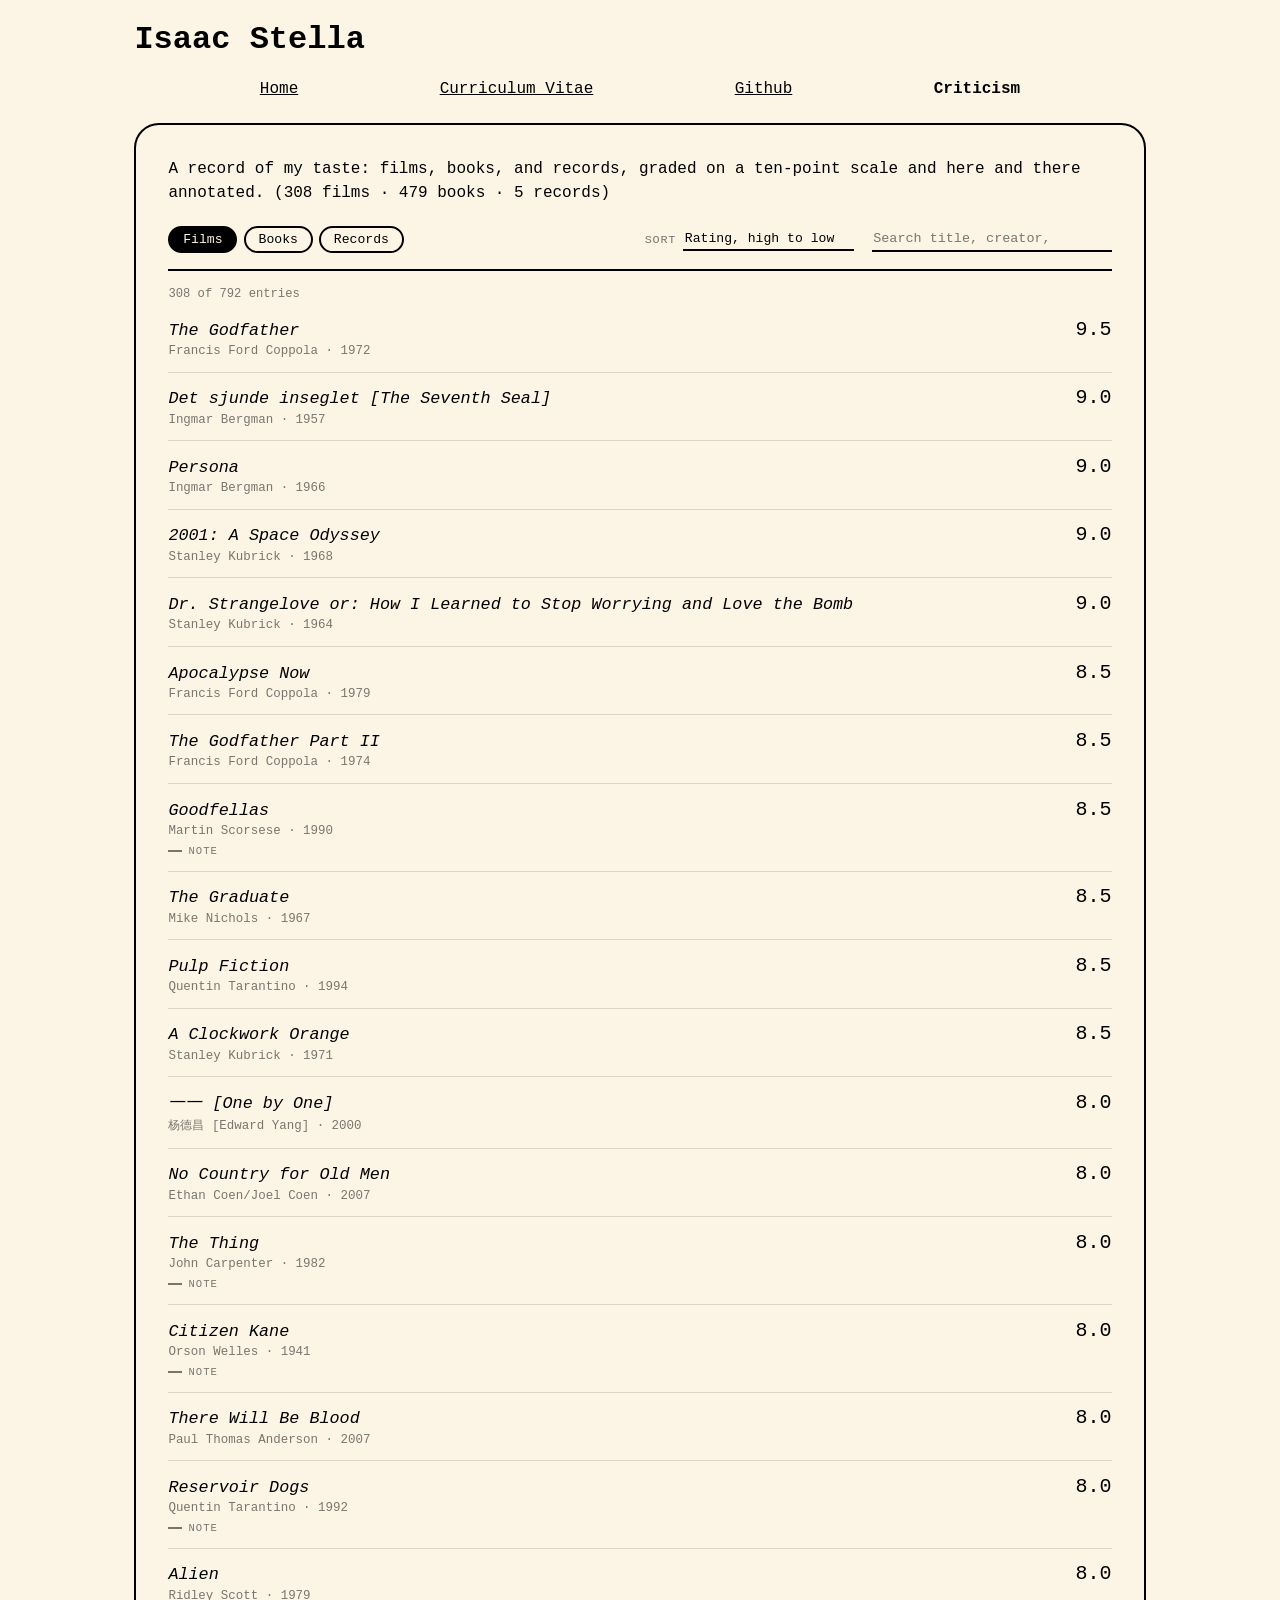
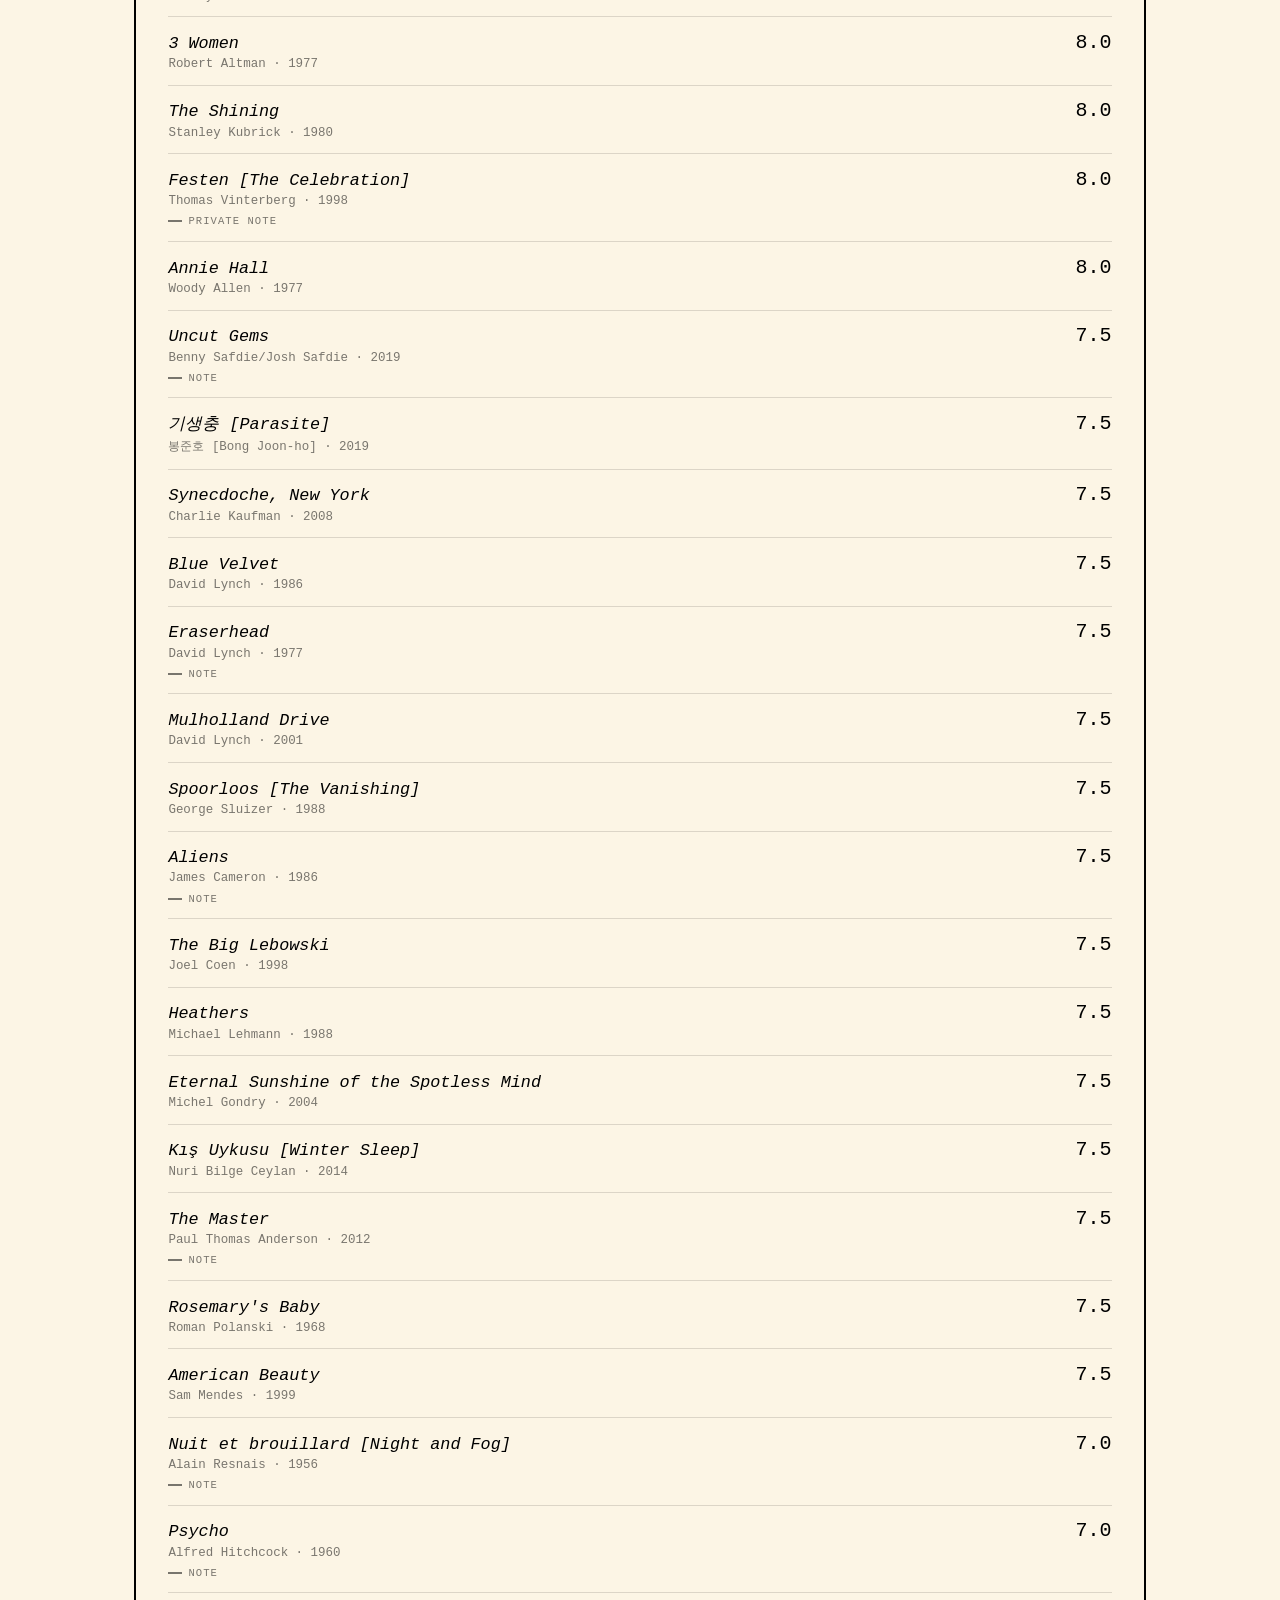
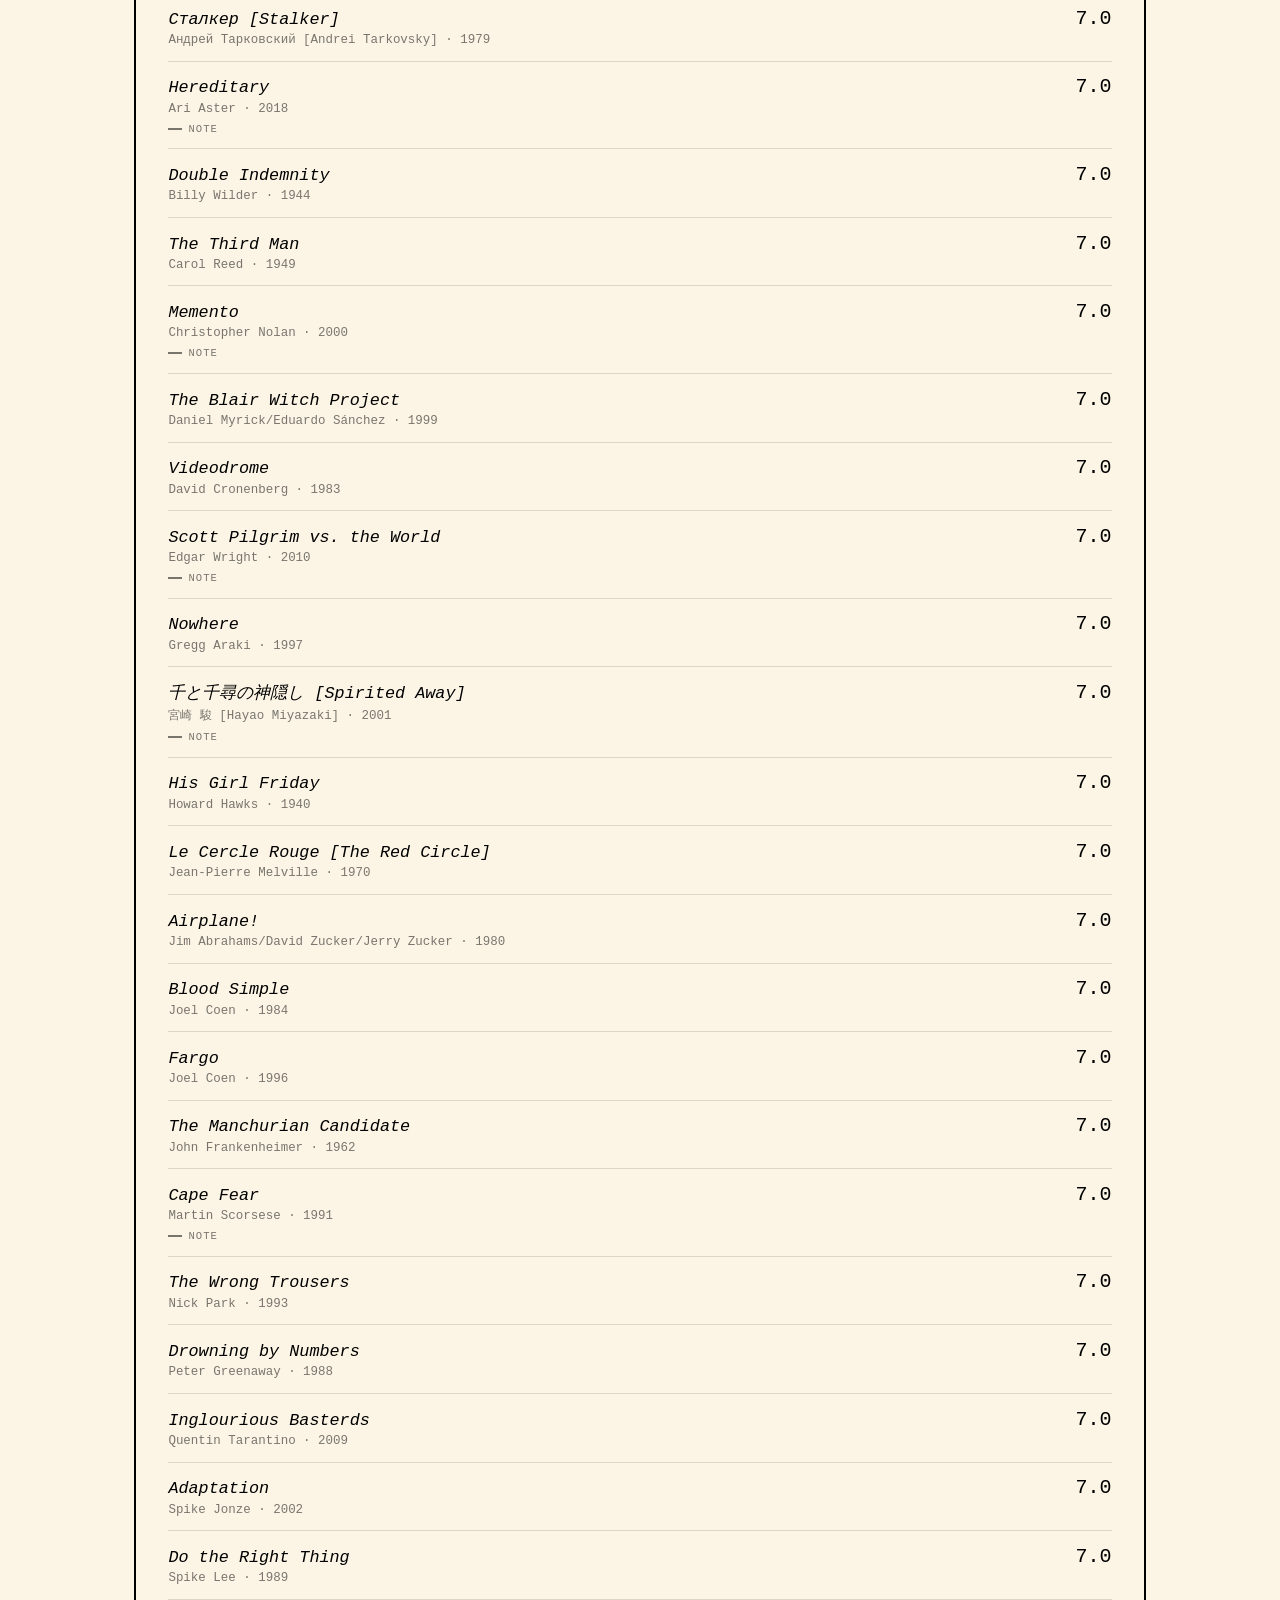
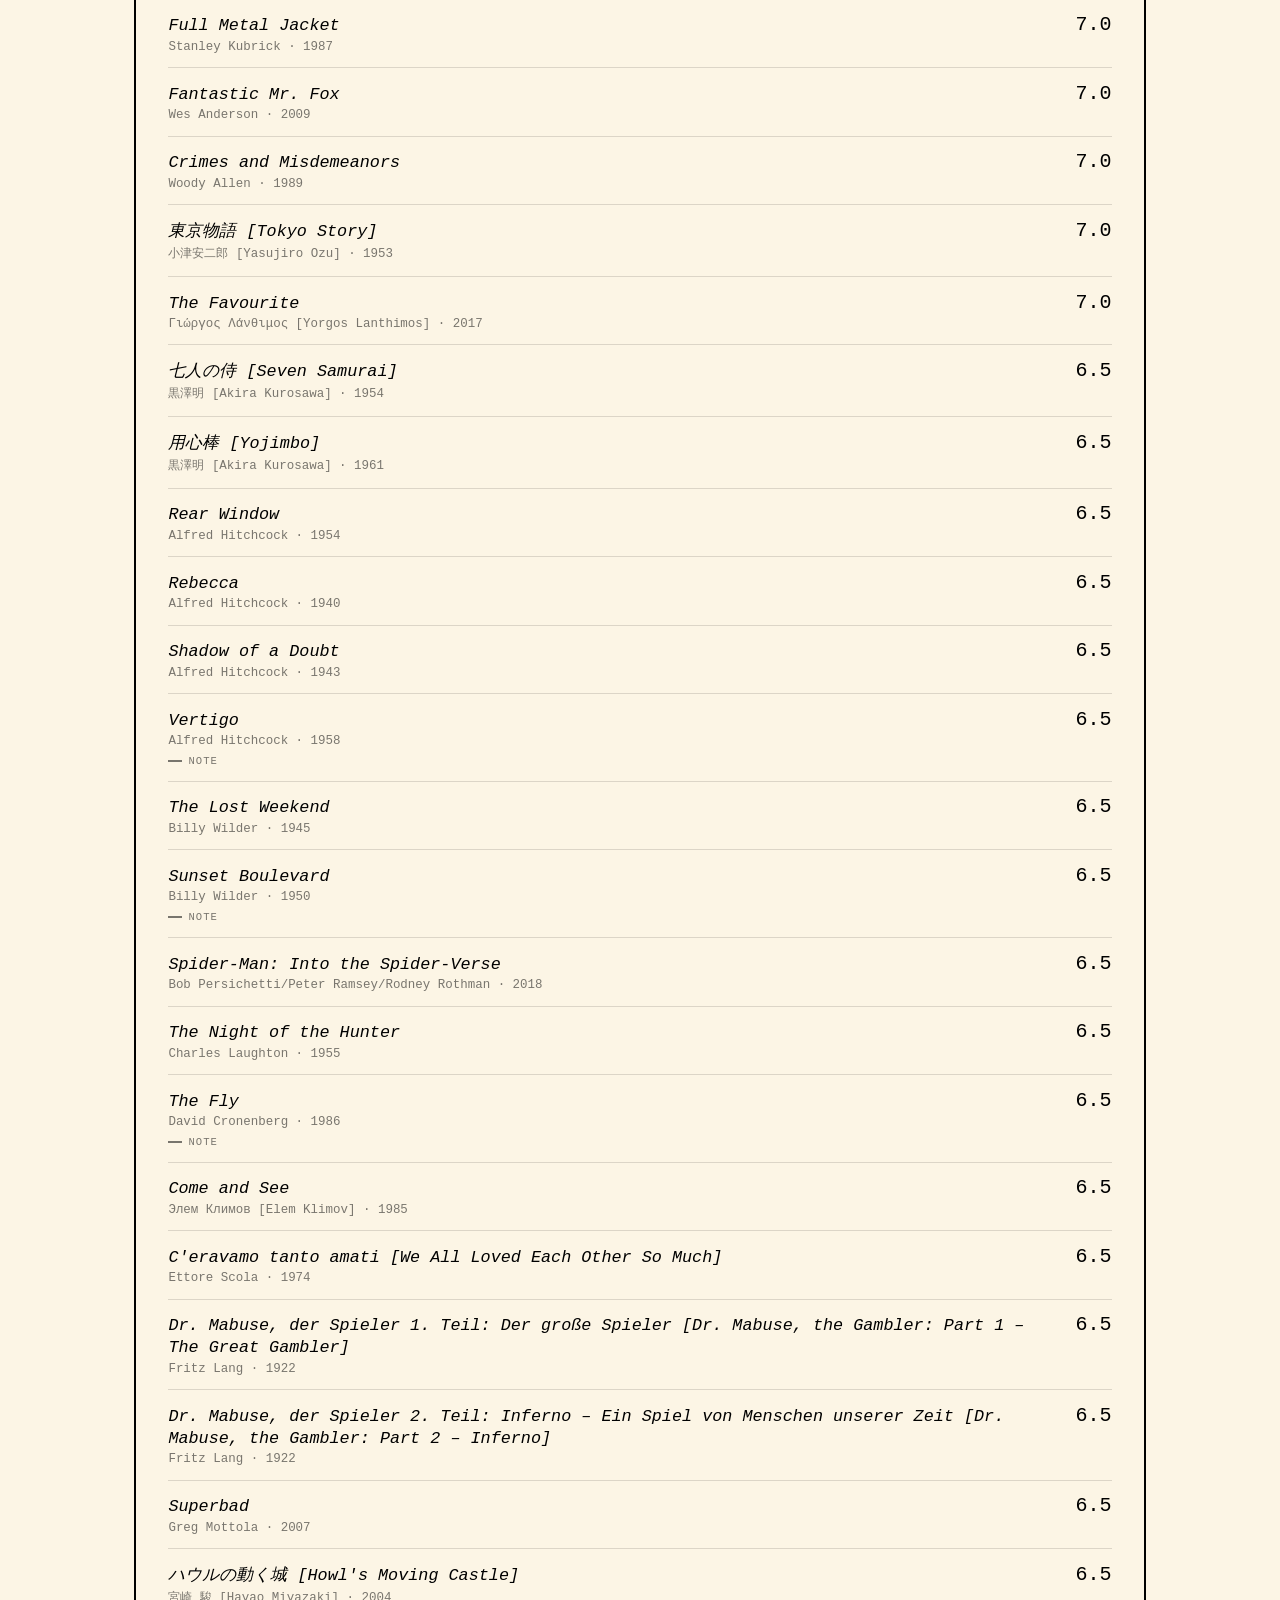
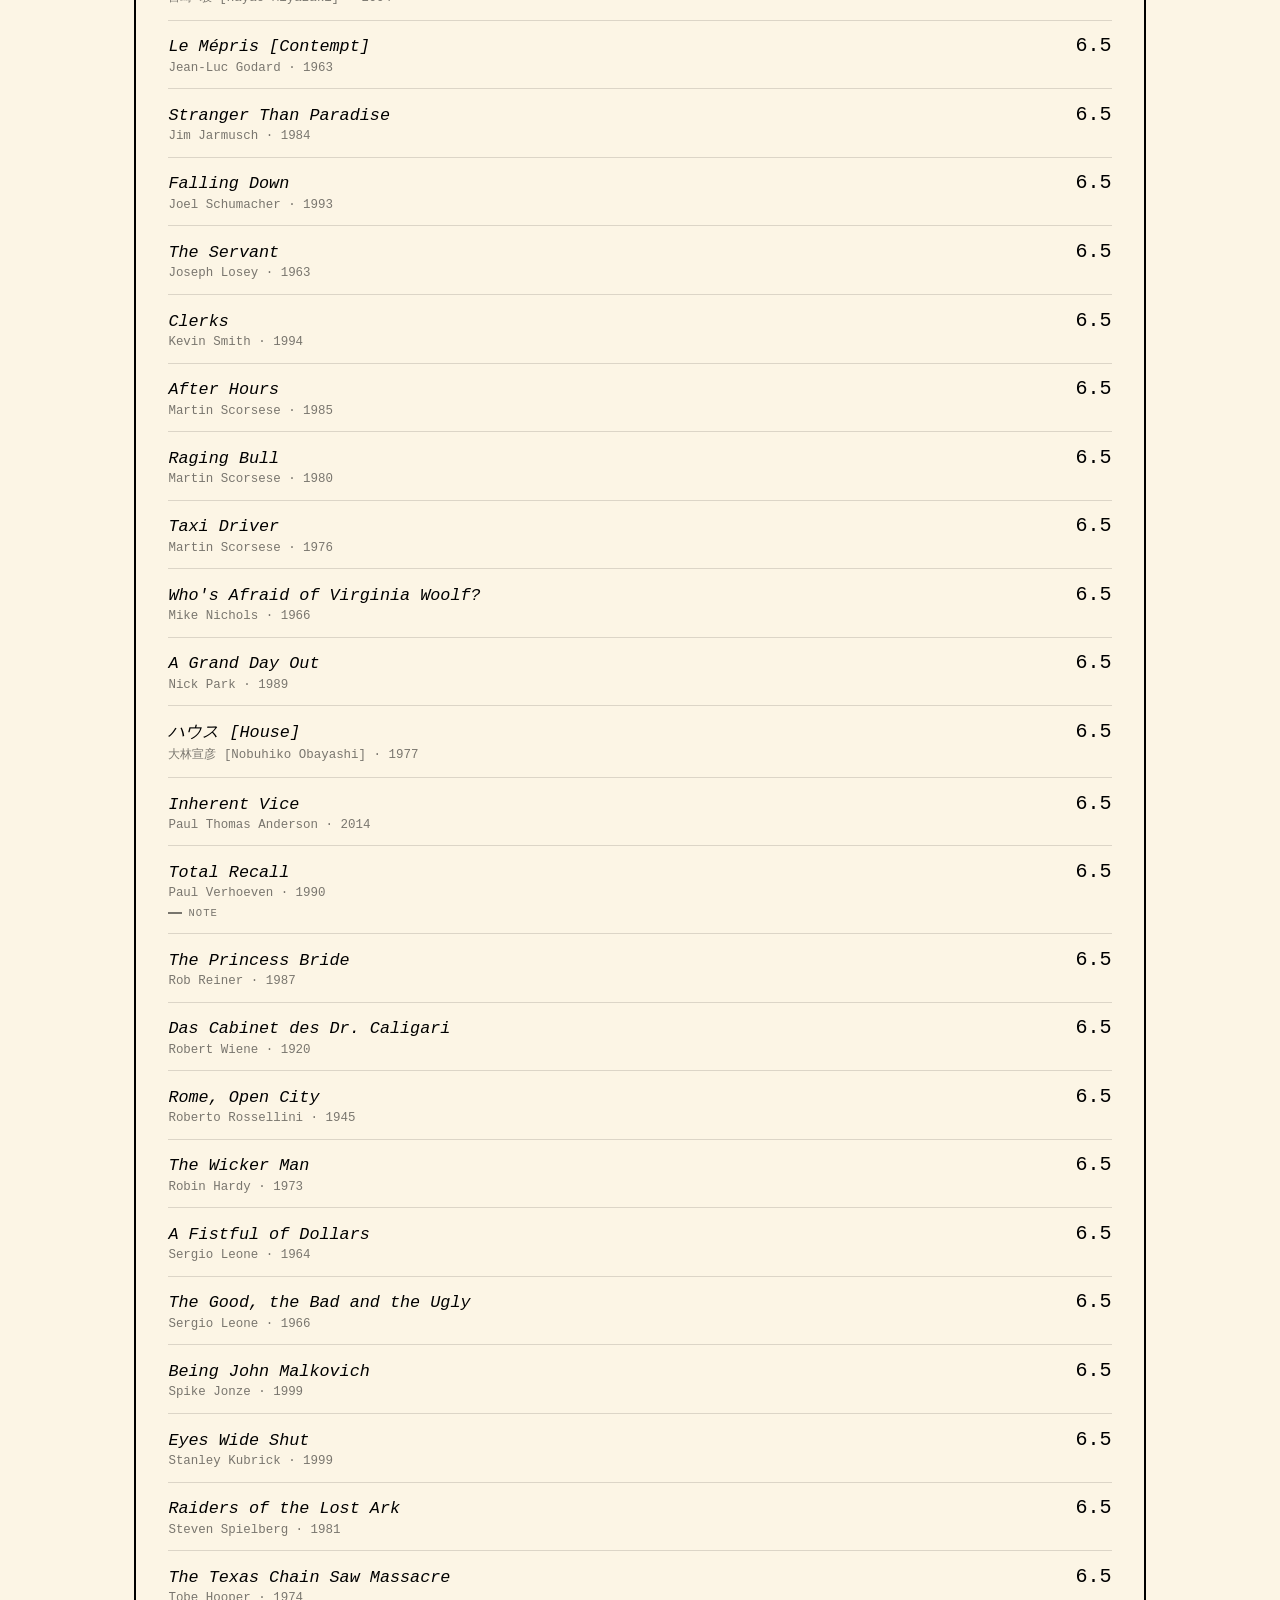
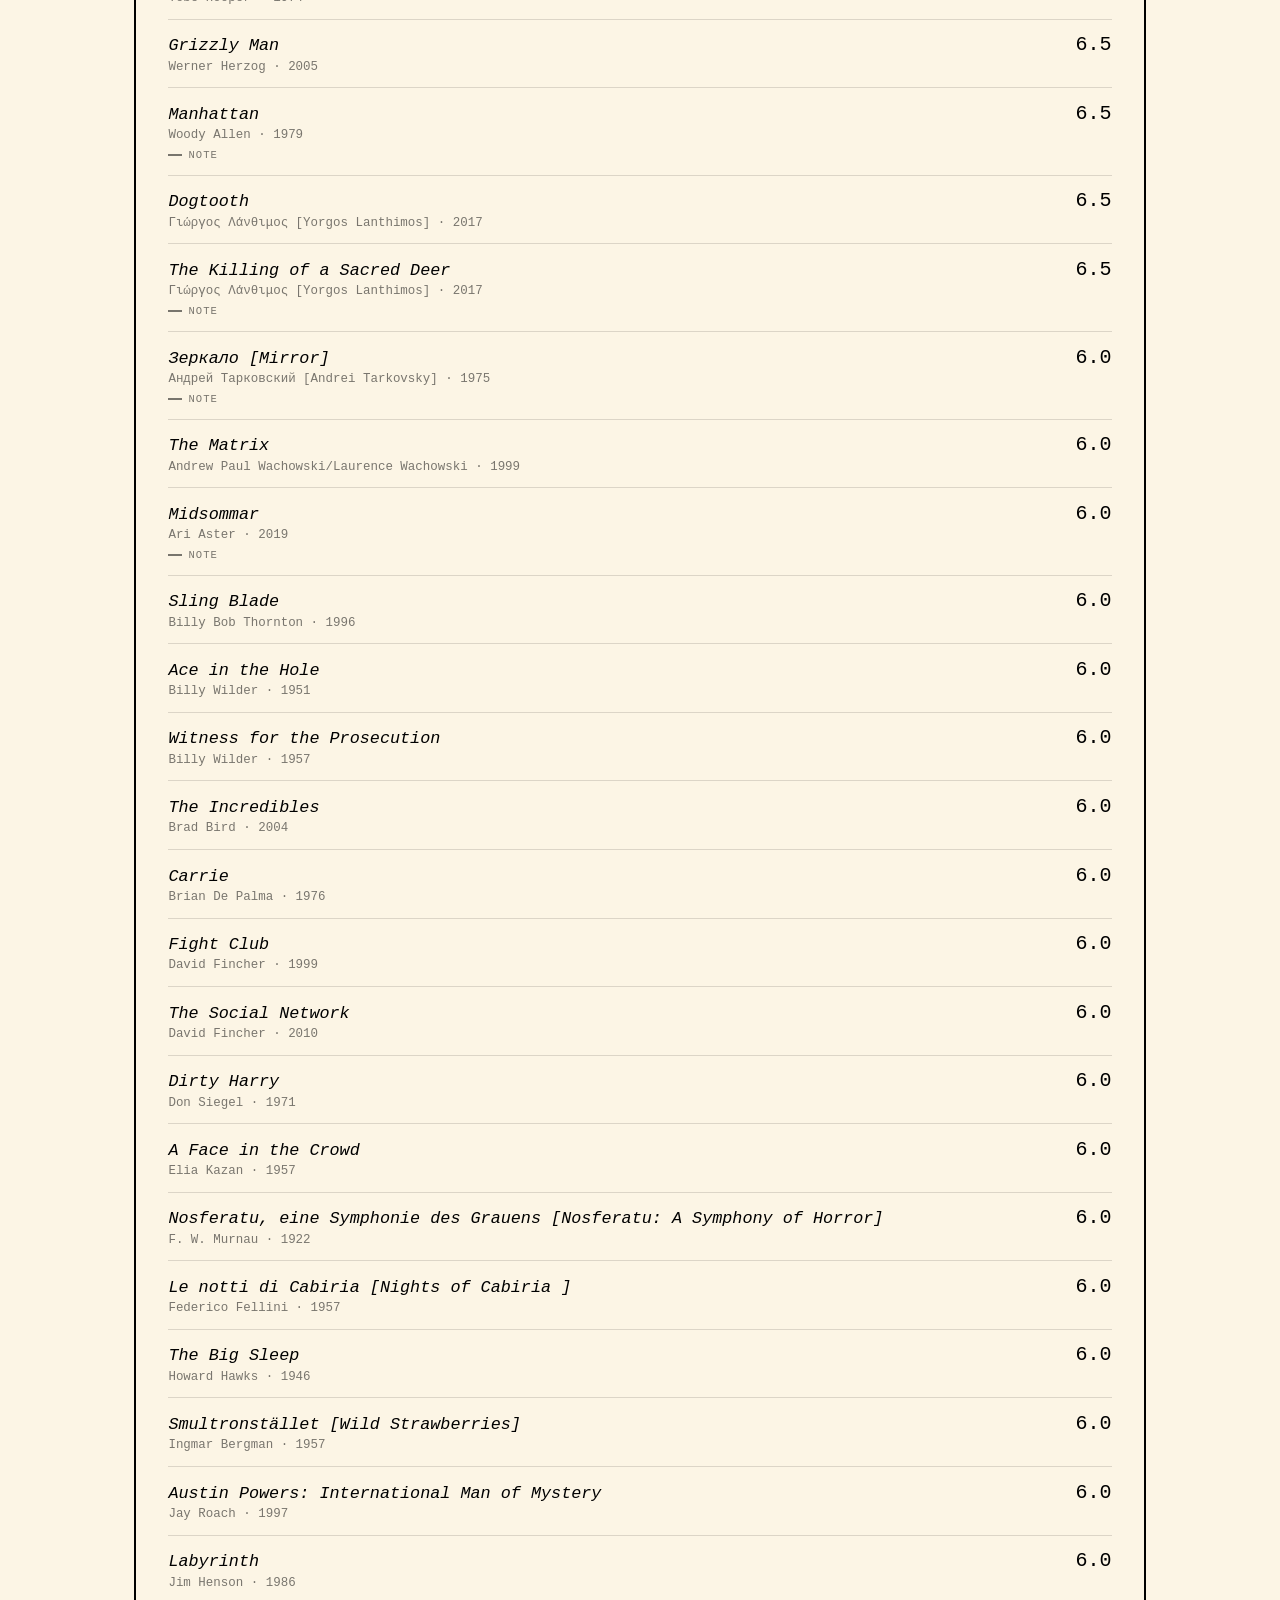
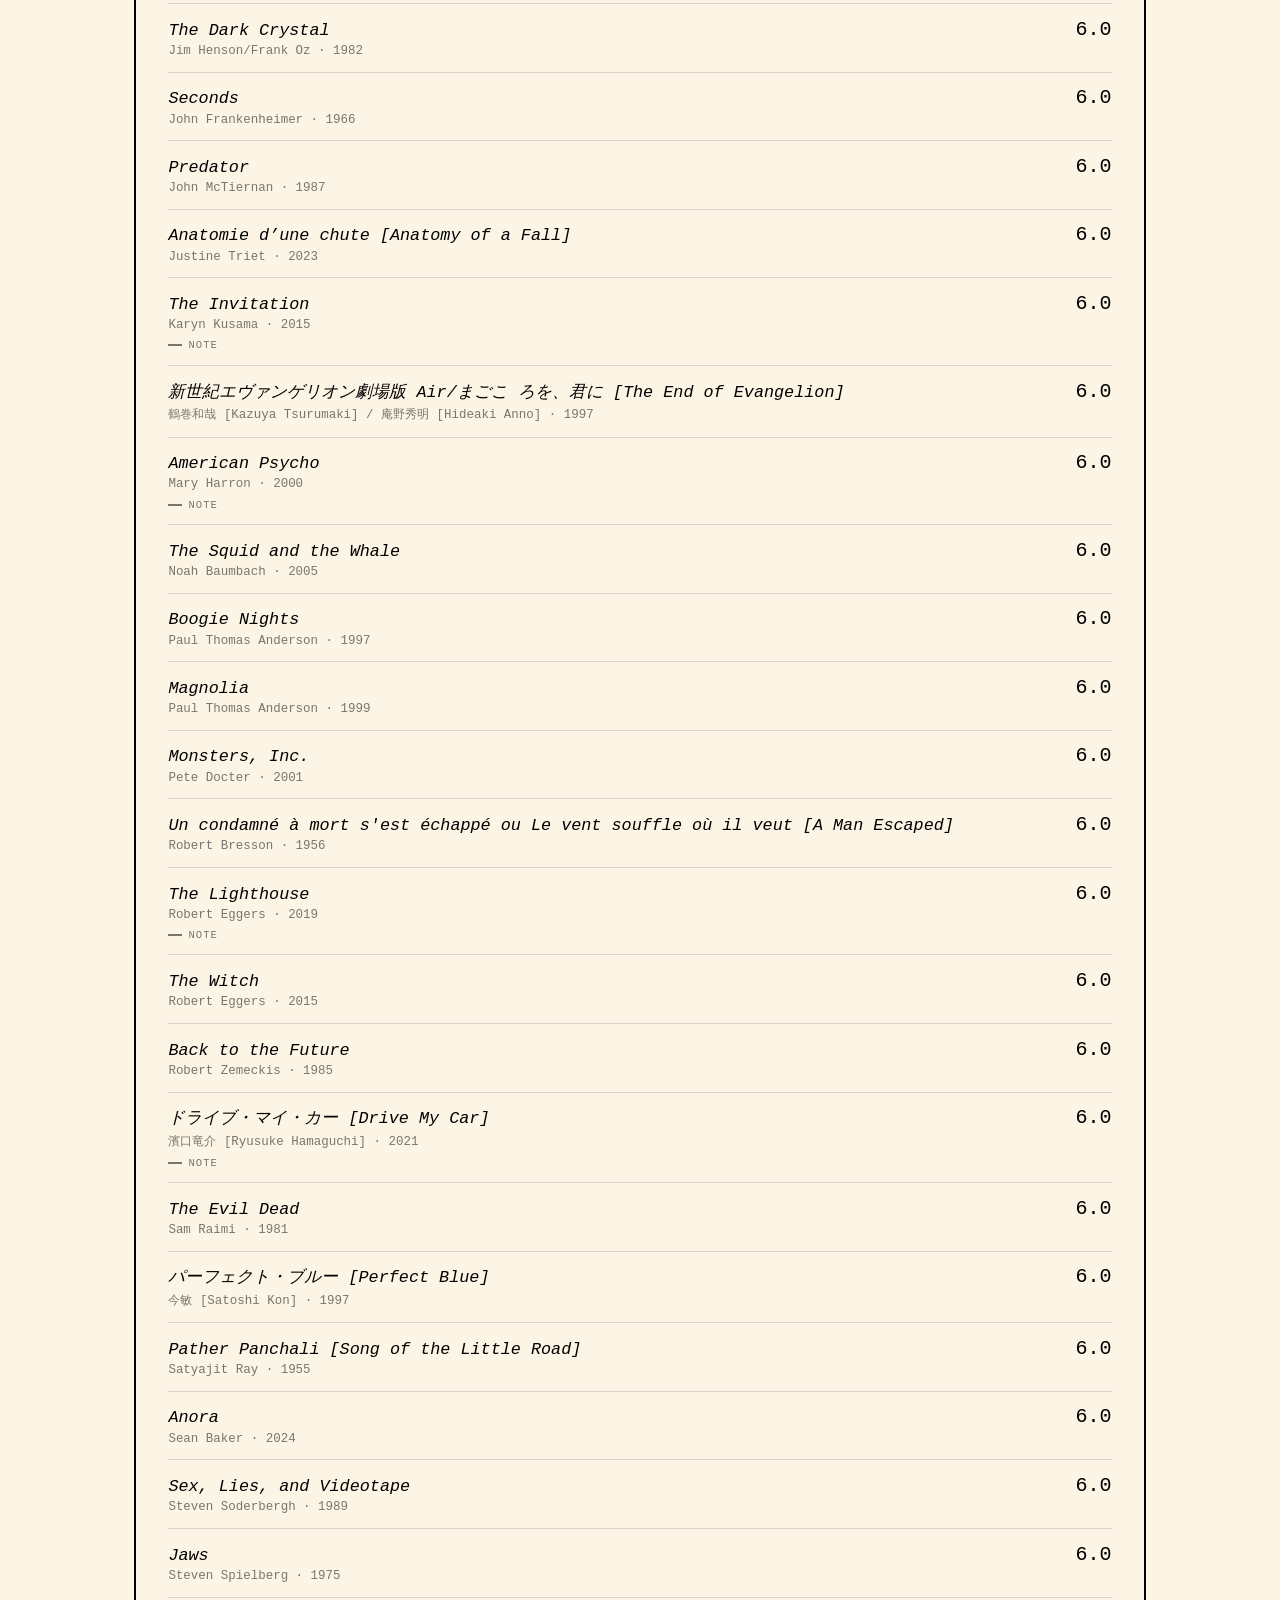
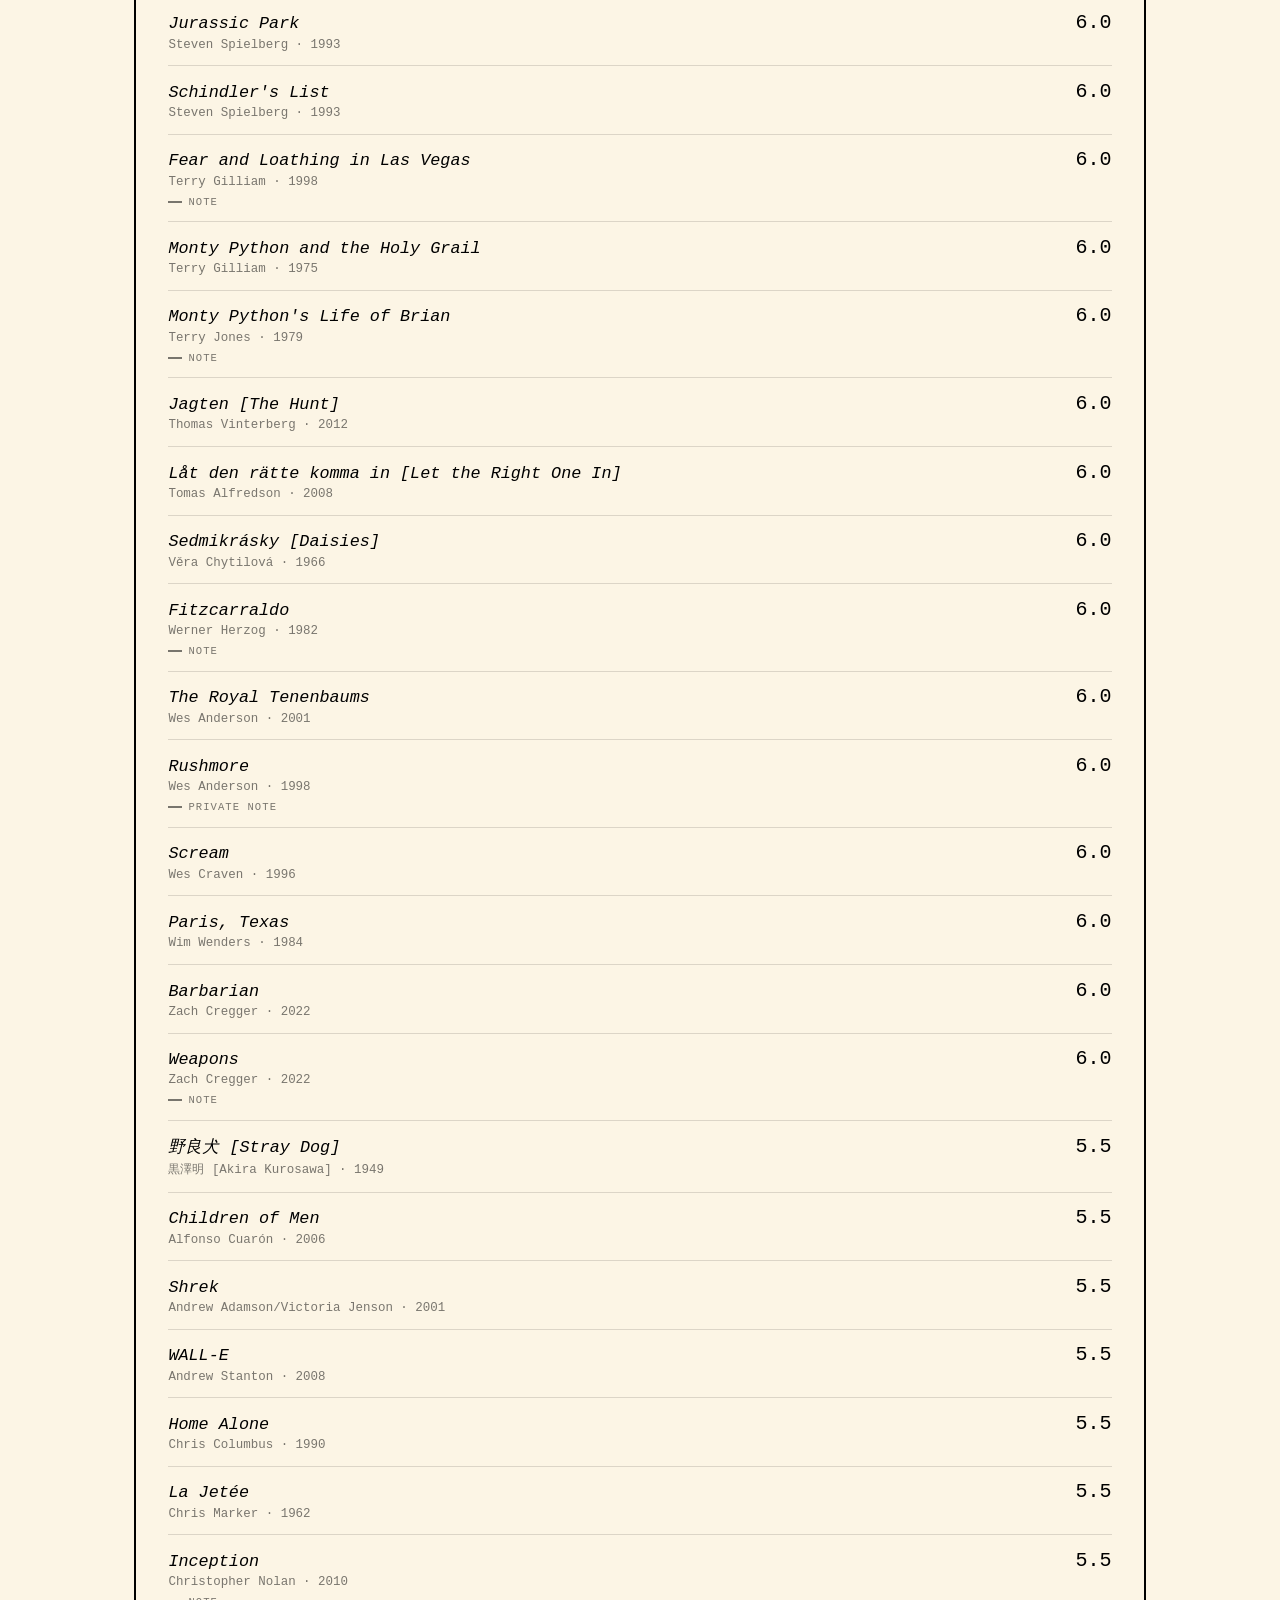
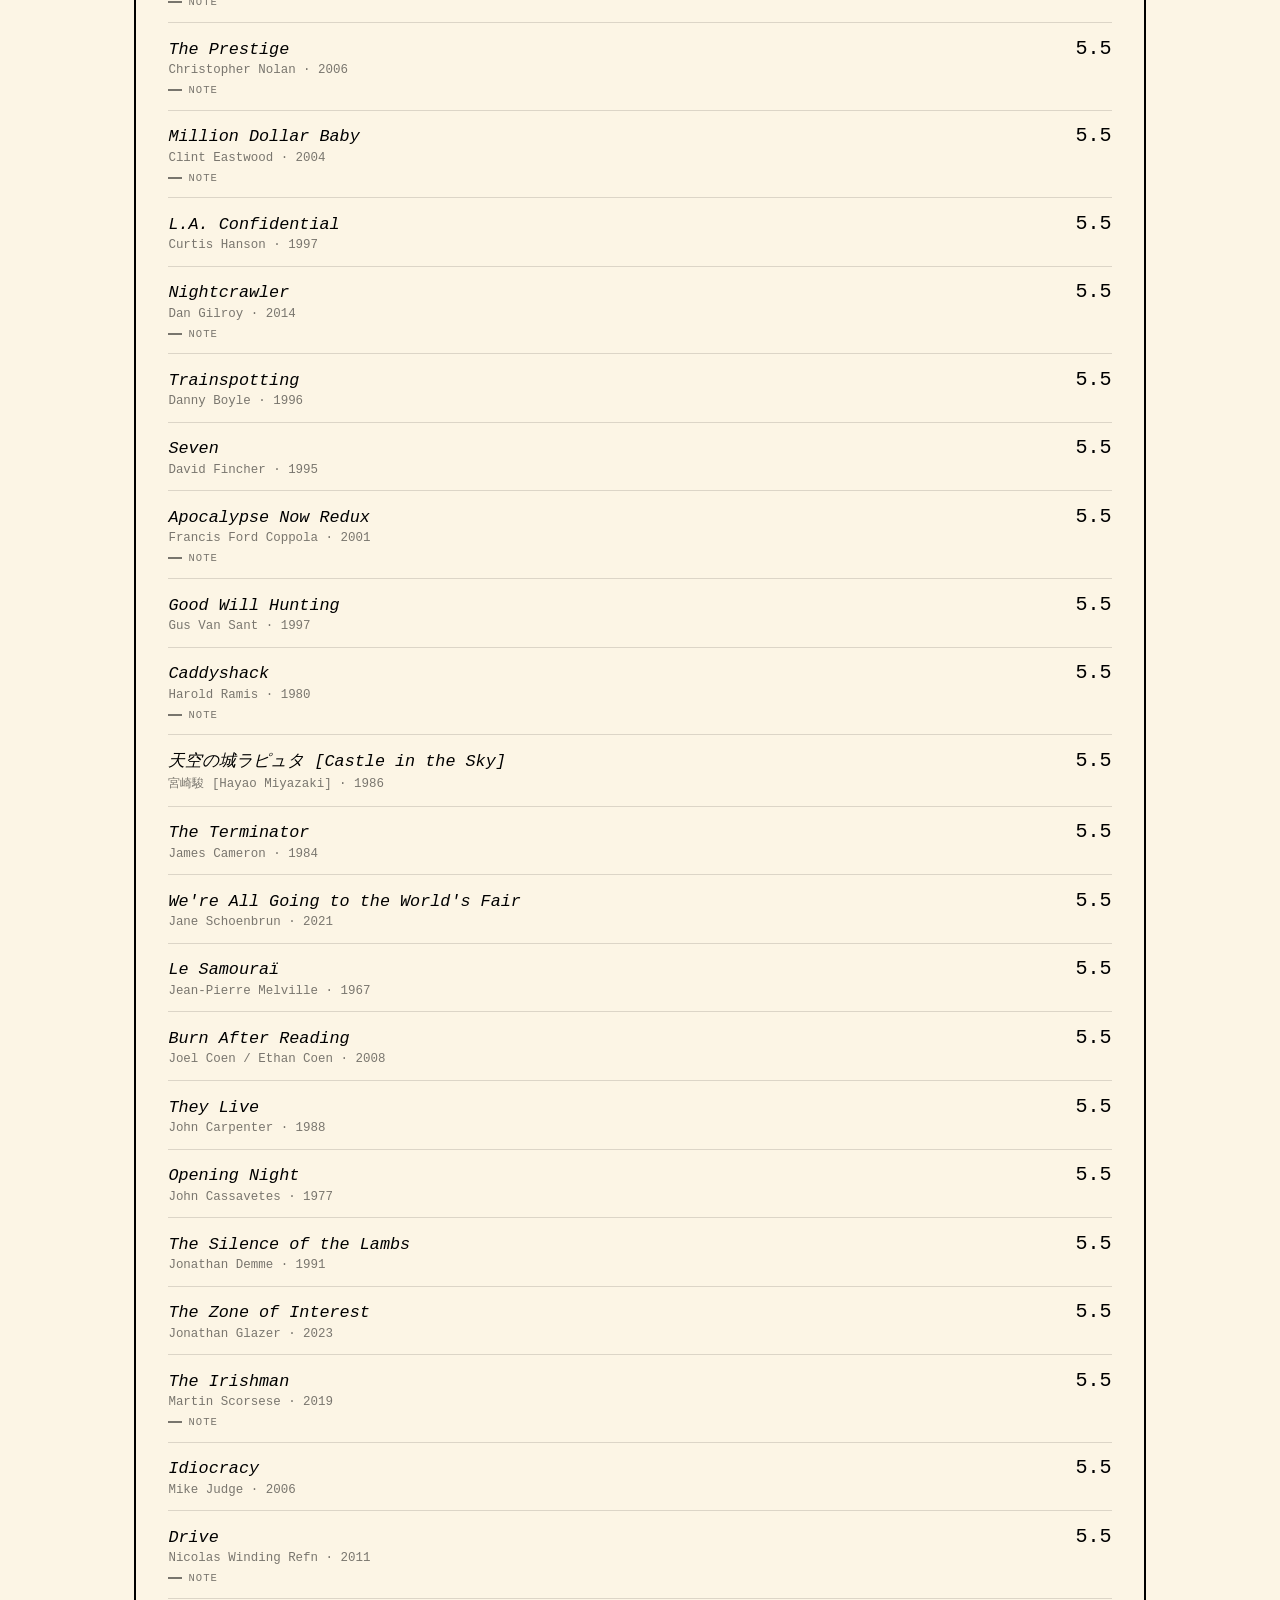
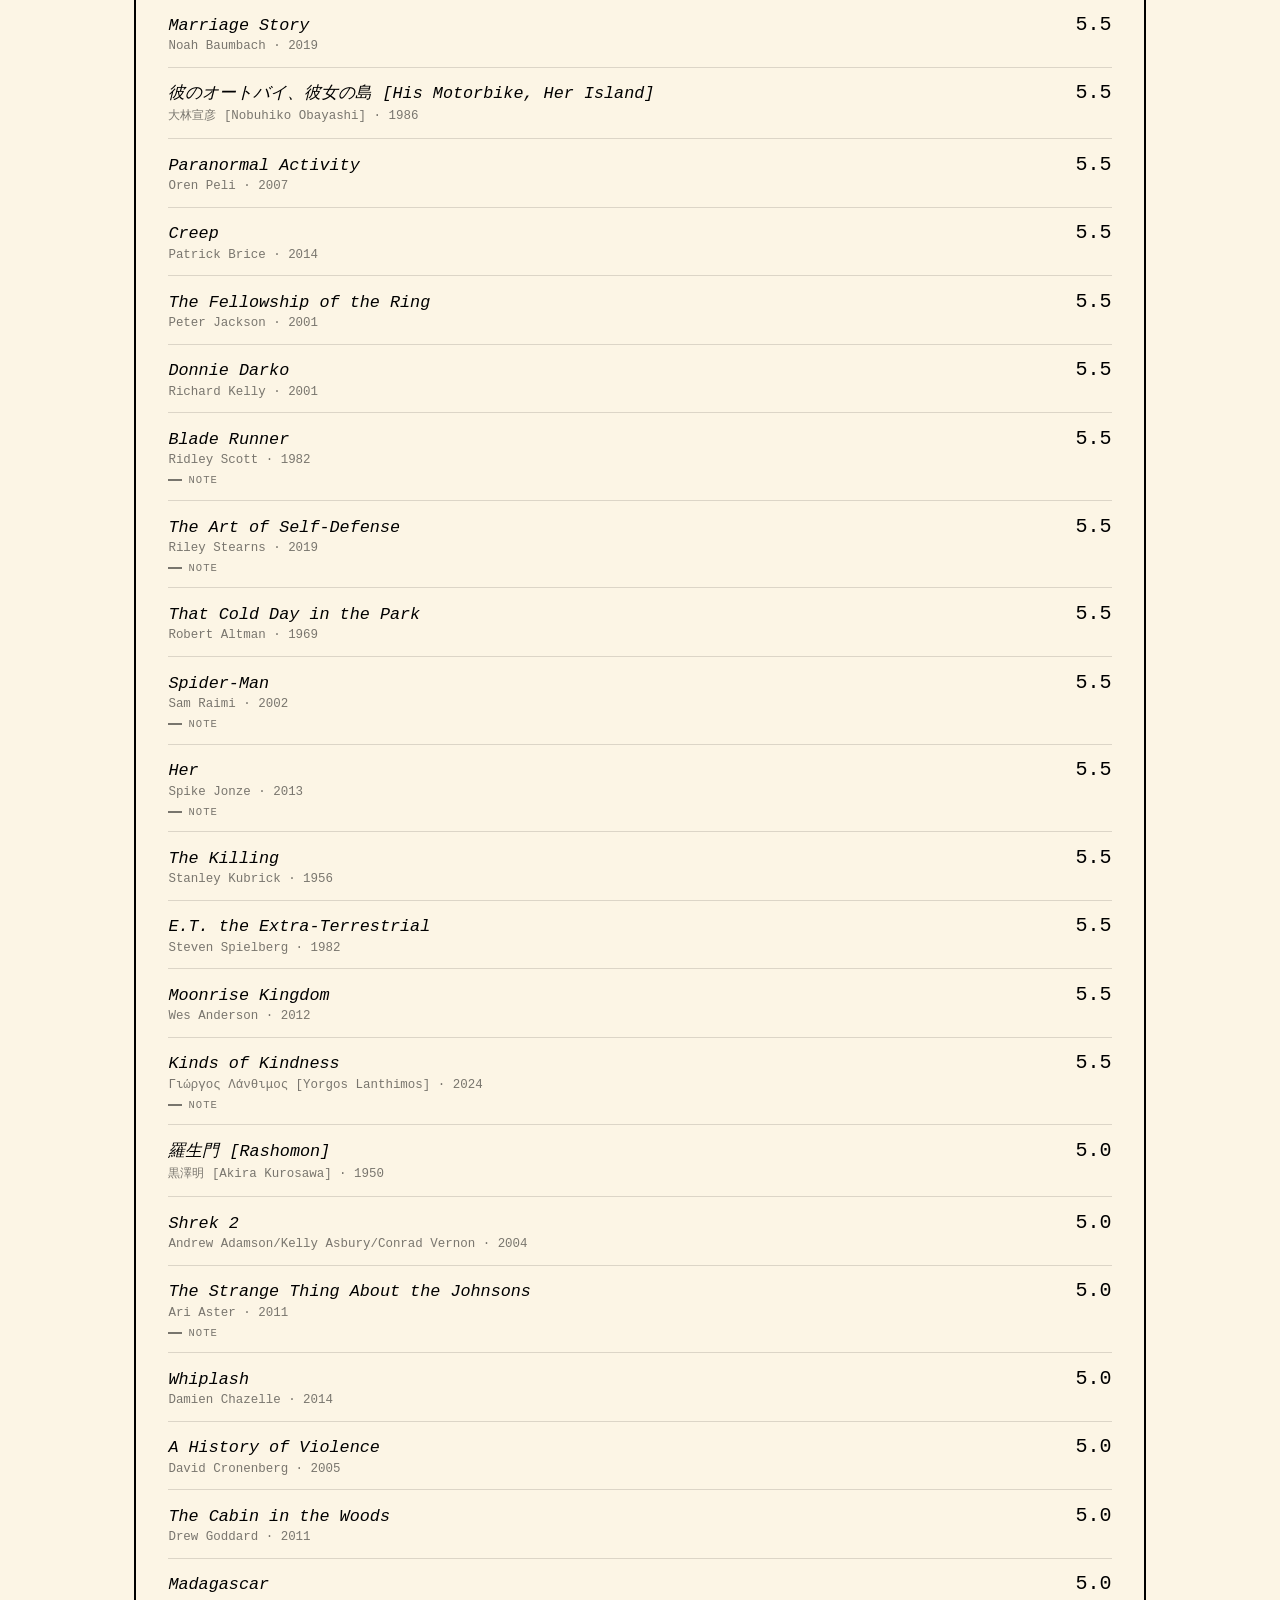
==== Reviews/ratings.html @ 8c81acf9 "Fixed header" ====
<!DOCTYPE html>
<html lang="en">
<head>
<meta charset="utf-8">
<meta name="viewport" content="width=device-width, initial-scale=1">
    <head>     
        <title>Criticism — Isaac Stella</title>
        <link rel="icon" type="images/x-icon" href="resources/fortier.webp">
    </head>
<link rel="icon" type="image/x-icon" href="../resources/fortier.webp">
<style>
  /* These rules mirror your style.css (Courier, cream + black, bordered
     boxes) so this page matches the rest of the site. Colours run through a
     few CSS variables to keep future restyling in one place. */
  :root{
    --bg:#FCF5E5;
    --fg:#000000;
    --faint:rgba(0,0,0,.52);
    --rule:rgba(0,0,0,.24);
    --rule-soft:rgba(0,0,0,.13);
    --raise:rgba(0,0,0,.05);
  }

  *{box-sizing:border-box}
  html{
    background:var(--bg);
    color:var(--fg);
    font-family:'Courier New',Courier,monospace;
    -webkit-text-size-adjust:100%;
  }
  body{margin:8px}
  
  .site{width:80%;margin:0 auto;padding-bottom:4rem}
  @media (max-width:640px){ .site{width:92%} }

  /* ---- header / nav (matches homepage) -------------------------------- */
  header h1{font-weight:bold;margin:0.67em 0;font-size:2rem}
  .navbar{
    display:flex;
    justify-content:space-evenly;
    flex-wrap:wrap;
    gap:.4rem 1rem;
    list-style-type:none;
    padding:0;
    margin:0 0 .4rem;
  }
  .navbar li{display:inline}
  .navbar a{color:inherit}
  .navbar a[aria-current="page"]{font-weight:bold;text-decoration:none}

  /* ---- the catalogue box (your .box, a little wider for a data view) --- */
  .catalogue{
    margin:1.6rem 0;
    border:2px solid var(--fg);
    border-radius:25px;
    padding:clamp(1rem,3vw,1.8rem) clamp(1rem,3.5vw,2rem);
  }
  .lede{margin:.2rem 0 1.3rem;font-size:1rem;line-height:1.5}
  .lede a{color:inherit}

  /* ---- controls ------------------------------------------------------- */
  .controls{
    display:flex;flex-wrap:wrap;align-items:center;justify-content:space-between;
    gap:.8rem 1.2rem;
    padding-bottom:1rem;
    border-bottom:2px solid var(--fg);
  }
  .filters{display:flex;flex-wrap:wrap;gap:.4rem}
  .chip{
    font-family:inherit;font-size:.82rem;
    color:var(--fg);background:transparent;
    border:2px solid var(--fg);border-radius:20px;
    padding:.24rem .8rem;cursor:pointer;
    transition:background .15s,color .15s;
  }
  .chip:hover{background:var(--raise)}
  .chip[aria-pressed="true"]{background:var(--fg);color:var(--bg)}

  .tools{display:flex;flex-wrap:wrap;align-items:center;gap:.7rem 1.1rem}
  .sort{display:flex;align-items:center;gap:.45rem}
  .sort-label{font-size:.74rem;text-transform:uppercase;letter-spacing:.06em;color:var(--faint)}
  select#sort{
    font-family:inherit;font-size:.82rem;color:var(--fg);
    background:transparent;border:none;border-bottom:2px solid var(--fg);
    padding:.2rem 1.2rem .2rem .1rem;cursor:pointer;border-radius:0;
    -webkit-appearance:none;appearance:none;
  }
  select#sort option{color:#000}
  .search{position:relative;display:flex;align-items:center}
  input#search{
    font-family:inherit;font-size:.84rem;color:var(--fg);
    background:transparent;border:none;border-bottom:2px solid var(--fg);
    border-radius:0;padding:.25rem 3.4rem .25rem .1rem;
    width:min(15rem,52vw);-webkit-appearance:none;
  }
  input#search::placeholder{color:var(--faint)}
  input#search:focus{outline:none}
  input#search::-webkit-search-cancel-button{-webkit-appearance:none}
  .clear{
    position:absolute;right:0;font-family:inherit;font-size:.7rem;
    text-transform:uppercase;letter-spacing:.06em;color:var(--faint);
    background:transparent;border:none;cursor:pointer;padding:.2rem .1rem;
  }
  .clear:hover{color:var(--fg)}

  .count{font-size:.76rem;color:var(--faint);margin:1rem 0 .2rem}

  /* ---- list ----------------------------------------------------------- */
  .list{list-style:none;margin:0;padding:0}
  .entry{position:relative;border-bottom:1px solid var(--rule-soft)}

  .entry-head{
    width:100%;display:grid;grid-template-columns:1fr auto;
    align-items:baseline;gap:1.2rem;text-align:left;
    background:transparent;border:none;font:inherit;color:inherit;
    padding:.85rem .5rem;margin:0 -.5rem;width:calc(100% + 1rem);
    cursor:pointer;transition:background .15s ease;
  }
  .entry-head.static{cursor:default}
  button.entry-head:hover{background:var(--raise)}

  .entry-main{display:flex;flex-direction:column;gap:.16rem;min-width:0}
  .entry-title{font-style:italic;font-size:1.05rem;line-height:1.3}
  .entry-meta{font-size:.78rem;color:var(--faint)}
  .entry-flag{
    font-size:.66rem;text-transform:uppercase;letter-spacing:.1em;
    color:var(--faint);margin-top:.28rem;
    display:inline-flex;align-items:center;gap:.4rem;
  }
  .entry-flag::before{content:"";width:.85rem;height:2px;background:currentColor;display:inline-block}

  .entry-grade{text-align:right;white-space:nowrap;align-self:baseline}
  .grade-num{font-size:1.25rem;font-variant-numeric:tabular-nums}
  .grade-unrated{font-size:.68rem;text-transform:uppercase;letter-spacing:.08em;color:var(--faint)}

  /* hover cover — a faithful port of your .movielist popup, desktop only,
     shown for any entry that carries an image field in the data */
  .cover{display:none;position:absolute;right:.2rem;top:.2rem;z-index:99;pointer-events:none}
  .cover img{height:300px;max-width:46vw;border:2px solid var(--fg);border-radius:4px;background:var(--bg);box-shadow:0 6px 22px rgba(0,0,0,.28)}
  @media (hover:hover) and (min-width:760px){ .entry:hover .cover{display:block} }

  /* expanding review */
  .entry-rev{display:grid;grid-template-rows:0fr;transition:grid-template-rows .28s ease}
  .entry-rev.open{grid-template-rows:1fr}
  .entry-rev-inner{overflow:hidden}
  .entry-rev.open .entry-rev-inner{padding:.1rem 0 1.25rem}
  .entry-rev p{
    font-size:.92rem;line-height:1.65;max-width:70ch;
    padding-left:1rem;border-left:2px solid var(--rule);margin:0;
  }
  .entry-rev p + p{margin-top:.8rem}
  .withheld-note{color:var(--faint);border-left-color:var(--rule-soft)!important}

  /* ---- empty ---------------------------------------------------------- */
  .empty{padding:3rem .5rem}
  .empty-msg{font-style:italic;font-size:1.05rem;color:var(--faint);margin:0 0 1rem}
  .empty-clear{
    font-family:inherit;font-size:.8rem;color:var(--bg);background:var(--fg);
    border:none;border-radius:20px;padding:.35rem .9rem;cursor:pointer;
  }

  /* ---- colophon ------------------------------------------------------- */
  .colophon{margin-top:2.2rem;padding-top:1.1rem;border-top:2px solid var(--fg);font-size:.76rem;line-height:1.7;color:var(--faint)}
  .colophon p{margin:.2rem 0}
</style>
</head>
<body>
  <div class="site">
    <header>
      <h1>Isaac Stella</h1>
      <ul class="navbar">
        <li class="navitem"><a href="../index.html">Home</a></li>
        <li class="navitem"><a href="../resources/Isaac_Stella_Resume_So.pdf">Curriculum Vitae</a></li>
        <li class="navitem"><a href="https://github.com/HundredFlowersBloom">Github</a></li>
        <li class="navitem"><a href="ratings.html" aria-current="page">Criticism</a></li>
      </ul>
    </header>

    <section class="catalogue" aria-label="Ratings and reviews">
      <p class="lede">A record of my taste: films, books, and records, graded on a ten&#8209;point scale and here and there annotated. <span id="masthead-counts"></span></p>

      <div class="controls">
        <div class="filters" role="group" aria-label="Filter by medium">
          <button class="chip" type="button" data-medium="film" aria-pressed="true">Films</button>
          <button class="chip" type="button" data-medium="book" aria-pressed="false">Books</button>
          <button class="chip" type="button" data-medium="music" aria-pressed="false">Records</button>
        </div>
        <div class="tools">
          <label class="sort">
            <span class="sort-label">Sort</span>
            <select id="sort" aria-label="Sort entries">
              <option value="rating">Rating, high to low</option>
              <option value="year">Year, new to old</option>
              <option value="title">Title, A–Z</option>
              <option value="creator">Creator, A–Z</option>
            </select>
          </label>
          <div class="search">
            <input id="search" type="search" inputmode="search" autocomplete="off" placeholder="Search title, creator, note" aria-label="Search entries">
            <button id="clear" class="clear" type="button" hidden>Clear</button>
          </div>
        </div>
      </div>

      <p class="count" id="count" aria-live="polite"></p>

      <ol class="list" id="list"></ol>
      <div class="empty" id="empty" hidden></div>

      <footer class="colophon">
        <p id="colophon-line"></p>
        <p>A few notes are kept private; the rest expand when you tap an entry. On a desktop, hovering an entry with cover art shows it. Records are placeholders until the music export is wired in.</p>
      </footer>
    </section>
  </div>

  <!--
    Published data. On the live site this same content is also served next to
    this file as public-ratings.json (the output of the strip script that runs
    on every push to the private source repo). The app fetches that file first
    and only falls back to this embedded snapshot when the fetch can't run
    (opening the file straight from disk, or before the JSON exists yet).
  -->
  <script type="application/json" id="ratings-data">[{"id":"the-godfather-1972","medium":"film","title":"The Godfather","creator":"Francis Ford Coppola","year":1972,"rating":9.5,"image":"../resources/movies/godfather.jpg"},{"id":"det-sjunde-inseglet-the-seventh-seal-1957","medium":"film","title":"Det sjunde inseglet [The Seventh Seal]","creator":"Ingmar Bergman","year":1957,"rating":9.0},{"id":"persona-1966","medium":"film","title":"Persona","creator":"Ingmar Bergman","year":1966,"rating":9.0,"image":"../resources/movies/persona.webp"},{"id":"2001-a-space-odyssey-1968","medium":"film","title":"2001: A Space Odyssey","creator":"Stanley Kubrick","year":1968,"rating":9.0},{"id":"dr-strangelove-or-how-i-learned-to-stop-worrying-and-love-the-bomb-1964","medium":"film","title":"Dr. Strangelove or: How I Learned to Stop Worrying and Love the Bomb","creator":"Stanley Kubrick","year":1964,"rating":9.0,"image":"../resources/movies/strangelove.jpg"},{"id":"apocalypse-now-1979","medium":"film","title":"Apocalypse Now","creator":"Francis Ford Coppola","year":1979,"rating":8.5},{"id":"the-godfather-part-ii-1974","medium":"film","title":"The Godfather Part II","creator":"Francis Ford Coppola","year":1974,"rating":8.5},{"id":"a-clockwork-orange-1971","medium":"film","title":"A Clockwork Orange","creator":"Stanley Kubrick","year":1971,"rating":8.5},{"id":"the-graduate-1967","medium":"film","title":"The Graduate","creator":"Mike Nichols","year":1967,"rating":8.5,"image":"../resources/movies/graduate.jpg"},{"id":"goodfellas-1990","medium":"film","title":"Goodfellas","creator":"Martin Scorsese","year":1990,"rating":8.5,"review":"If not the greatest story ever told, then the next best thing. Simple and entertaining."},{"id":"pulp-fiction-1994","medium":"film","title":"Pulp Fiction","creator":"Quentin Tarantino","year":1994,"rating":8.5},{"id":"annie-hall-1977","medium":"film","title":"Annie Hall","creator":"Woody Allen","year":1977,"rating":8.0},{"id":"3-women-1977","medium":"film","title":"3 Women","creator":"Robert Altman","year":1977,"rating":8.0},{"id":"there-will-be-blood-2007","medium":"film","title":"There Will Be Blood","creator":"Paul Thomas Anderson","year":2007,"rating":8.0},{"id":"the-thing-1982","medium":"film","title":"The Thing","creator":"John Carpenter","year":1982,"rating":8.0,"review":"Any time a computer is involved it gets real fucking goofy."},{"id":"no-country-for-old-men-2007","medium":"film","title":"No Country for Old Men","creator":"Ethan Coen/Joel Coen","year":2007,"rating":8.0},{"id":"the-shining-1980","medium":"film","title":"The Shining","creator":"Stanley Kubrick","year":1980,"rating":8.0},{"id":"alien-1979","medium":"film","title":"Alien","creator":"Ridley Scott","year":1979,"rating":8.0},{"id":"reservoir-dogs-1992","medium":"film","title":"Reservoir Dogs","creator":"Quentin Tarantino","year":1992,"rating":8.0,"review":"The real strength of the dialogue in this film is to do better telling than showing, eschewing the conventional wisdom for a more unique experience."},{"id":"festen-the-celebration-1998","medium":"film","title":"Festen [The Celebration]","creator":"Thomas Vinterberg","year":1998,"rating":8.0,"review_withheld":true},{"id":"citizen-kane-1941","medium":"film","title":"Citizen Kane","creator":"Orson Welles","year":1941,"rating":8.0,"review":"Although the plot didn’t completely wow me, it is undoubtedly one of the best shot films I have ever seen."},{"id":"one-by-one-2000","medium":"film","title":"一一 [One by One]","creator":"杨德昌 [Edward Yang]","year":2000,"rating":8.0,"image":"../resources/movies/YiYi.jpg"},{"id":"the-master-2012","medium":"film","title":"The Master","creator":"Paul Thomas Anderson","year":2012,"rating":7.5,"review":"Jonny Greenwood’s genius shows in the film score."},{"id":"aliens-1986","medium":"film","title":"Aliens","creator":"James Cameron","year":1986,"rating":7.5,"review":"The perfect sequel, almost better than Ridley Scott’s masterpiece, only hindered by the heavy-handed sentimentality that signals the motherhood theme too overtly at the end. Most sequel films suck because they try to recapture what made the original great, which in film cannot be done since mimicry is the enemy of innovation. Aliens does not simply rehash Alien, and manages as a stand-alone film rather than just an installation in a franchise by progressing from the stalking tension of the first film to action-packed horror. But while Aliens makes enough thematic and atmospheric changes to distinguish itself, it is also brilliant in its retention and development of the ideas Alien first generated. The motherhood and sexual dynamics are turned up another notch as Ripley makes her symbolic adoption and confronts LV-426’s “queen” and as traditional masculine/feminine roles are subverted through the tough female characters and method of alien reproduction. This is an excellent film that is paced perfectly and brings many more new ideas than the simple addition of the ‘s’ to the title would indicate."},{"id":"ks-uykusu-winter-sleep-2014","medium":"film","title":"Kış Uykusu [Winter Sleep]","creator":"Nuri Bilge Ceylan","year":2014,"rating":7.5},{"id":"the-big-lebowski-1998","medium":"film","title":"The Big Lebowski","creator":"Joel Coen","year":1998,"rating":7.5},{"id":"eternal-sunshine-of-the-spotless-mind-2004","medium":"film","title":"Eternal Sunshine of the Spotless Mind","creator":"Michel Gondry","year":2004,"rating":7.5},{"id":"parasite-2019","medium":"film","title":"기생충 [Parasite]","creator":"봉준호 [Bong Joon-ho]","year":2019,"rating":7.5},{"id":"synecdoche-new-york-2008","medium":"film","title":"Synecdoche, New York","creator":"Charlie Kaufman","year":2008,"rating":7.5},{"id":"heathers-1988","medium":"film","title":"Heathers","creator":"Michael Lehmann","year":1988,"rating":7.5},{"id":"blue-velvet-1986","medium":"film","title":"Blue Velvet","creator":"David Lynch","year":1986,"rating":7.5},{"id":"eraserhead-1977","medium":"film","title":"Eraserhead","creator":"David Lynch","year":1977,"rating":7.5,"review":"The greatest advertisement for abstinence I have ever seen."},{"id":"mulholland-drive-2001","medium":"film","title":"Mulholland Drive","creator":"David Lynch","year":2001,"rating":7.5},{"id":"american-beauty-1999","medium":"film","title":"American Beauty","creator":"Sam Mendes","year":1999,"rating":7.5},{"id":"rosemary-s-baby-1968","medium":"film","title":"Rosemary's Baby","creator":"Roman Polanski","year":1968,"rating":7.5},{"id":"uncut-gems-2019","medium":"film","title":"Uncut Gems","creator":"Benny Safdie/Josh Safdie","year":2019,"rating":7.5,"review":"This film really makes you feel like a gambling addict."},{"id":"spoorloos-the-vanishing-1988","medium":"film","title":"Spoorloos [The Vanishing]","creator":"George Sluizer","year":1988,"rating":7.5},{"id":"airplane-1980","medium":"film","title":"Airplane!","creator":"Jim Abrahams/David Zucker/Jerry Zucker","year":1980,"rating":7.0},{"id":"crimes-and-misdemeanors-1989","medium":"film","title":"Crimes and Misdemeanors","creator":"Woody Allen","year":1989,"rating":7.0},{"id":"fantastic-mr-fox-2009","medium":"film","title":"Fantastic Mr. Fox","creator":"Wes Anderson","year":2009,"rating":7.0},{"id":"hereditary-2018","medium":"film","title":"Hereditary","creator":"Ari Aster","year":2018,"rating":7.0,"review":"Aster plays his hand close to his chest up until the very end, a strategy that works very well for a Rosemary's Baby-inspired thriller such as this. One of my few gripes is the Joan reveal."},{"id":"blood-simple-1984","medium":"film","title":"Blood Simple","creator":"Joel Coen","year":1984,"rating":7.0},{"id":"fargo-1996","medium":"film","title":"Fargo","creator":"Joel Coen","year":1996,"rating":7.0},{"id":"videodrome-1983","medium":"film","title":"Videodrome","creator":"David Cronenberg","year":1983,"rating":7.0},{"id":"the-manchurian-candidate-1962","medium":"film","title":"The Manchurian Candidate","creator":"John Frankenheimer","year":1962,"rating":7.0},{"id":"drowning-by-numbers-1988","medium":"film","title":"Drowning by Numbers","creator":"Peter Greenaway","year":1988,"rating":7.0},{"id":"his-girl-friday-1940","medium":"film","title":"His Girl Friday","creator":"Howard Hawks","year":1940,"rating":7.0},{"id":"psycho-1960","medium":"film","title":"Psycho","creator":"Alfred Hitchcock","year":1960,"rating":7.0,"review":"A wonderful movie tainted by its over-explanatory ending."},{"id":"adaptation-2002","medium":"film","title":"Adaptation","creator":"Spike Jonze","year":2002,"rating":7.0},{"id":"full-metal-jacket-1987","medium":"film","title":"Full Metal Jacket","creator":"Stanley Kubrick","year":1987,"rating":7.0},{"id":"the-favourite-2017","medium":"film","title":"The Favourite","creator":"Γιώργος Λάνθιμος [Yorgos Lanthimos]","year":2017,"rating":7.0},{"id":"do-the-right-thing-1989","medium":"film","title":"Do the Right Thing","creator":"Spike Lee","year":1989,"rating":7.0},{"id":"le-cercle-rouge-the-red-circle-1970","medium":"film","title":"Le Cercle Rouge [The Red Circle]","creator":"Jean-Pierre Melville","year":1970,"rating":7.0},{"id":"spirited-away-2001","medium":"film","title":"千と千尋の神隠し [Spirited Away]","creator":"宮崎 駿 [Hayao Miyazaki]","year":2001,"rating":7.0,"review":"Fantastic soundtrack and artistic direction."},{"id":"the-blair-witch-project-1999","medium":"film","title":"The Blair Witch Project","creator":"Daniel Myrick/Eduardo Sánchez","year":1999,"rating":7.0},{"id":"memento-2000","medium":"film","title":"Memento","creator":"Christopher Nolan","year":2000,"rating":7.0,"review":"My gradually decreasing love for this film is the only real indicator of my maturation. Still love it though, so I clearly still have a ways to go."},{"id":"tokyo-story-1953","medium":"film","title":"東京物語 [Tokyo Story]","creator":"小津安二郎 [Yasujiro Ozu]","year":1953,"rating":7.0},{"id":"the-wrong-trousers-1993","medium":"film","title":"The Wrong Trousers","creator":"Nick Park","year":1993,"rating":7.0},{"id":"the-third-man-1949","medium":"film","title":"The Third Man","creator":"Carol Reed","year":1949,"rating":7.0},{"id":"nuit-et-brouillard-night-and-fog-1956","medium":"film","title":"Nuit et brouillard [Night and Fog]","creator":"Alain Resnais","year":1956,"rating":7.0,"review":"A very important viewing during the current events in Palestine. The commentary on the presence of various surviving perpetrators in European society a decade on from the events of the Shoah was a revelation to me. It makes me wonder, when will the last person we may call a perpetrator of these horrific crimes pass away? They live among us yet."},{"id":"cape-fear-1991","medium":"film","title":"Cape Fear","creator":"Martin Scorsese","year":1991,"rating":7.0,"review":"Love how suddenly the shots are cut, and how scenes open with rapid zoom-ins or action. Gives the film a very abrupt, rushed feeling."},{"id":"inglourious-basterds-2009","medium":"film","title":"Inglourious Basterds","creator":"Quentin Tarantino","year":2009,"rating":7.0},{"id":"stalker-1979","medium":"film","title":"Сталкер [Stalker]","creator":"Андрей Тарковский [Andrei Tarkovsky]","year":1979,"rating":7.0},{"id":"double-indemnity-1944","medium":"film","title":"Double Indemnity","creator":"Billy Wilder","year":1944,"rating":7.0},{"id":"scott-pilgrim-vs-the-world-2010","medium":"film","title":"Scott Pilgrim vs. the World","creator":"Edgar Wright","year":2010,"rating":7.0,"review":"Silly little impressionist teen movie. Schwartzman steals the show."},{"id":"inherent-vice-2014","medium":"film","title":"Inherent Vice","creator":"Paul Thomas Anderson","year":2014,"rating":6.5},{"id":"manhattan-1979","medium":"film","title":"Manhattan","creator":"Woody Allen","year":1979,"rating":6.5,"review":"I think this film is clearly sequential to Annie Hall, but wanders a bit too much to be on the same level. Even more than in Hall, Manhattan is a brilliant marriage of confession and fantasy, where Allen can narcissistically expose his worst traits while cavorting with attractive women and\n\nexercising his wit. This film plays Allen’s negativity stronger, distancing us from his character and ending on a sad note. It’s no coincidence that the book written about his character is a more accurate portrayal of him than the pretentious writing attempt the film opens with."},{"id":"the-fly-1986","medium":"film","title":"The Fly","creator":"David Cronenberg","year":1986,"rating":6.5,"review":"Cronenberg’s body horror is not first-rate merely because of his dedication to imaginative practical effects; he uses it as an instrument to investigate existential notions of identity and desire. Here he takes a man on the path to inhumanity and asks: “When is a man no longer himself? When he behaves irregularly? When he ceases to resemble himself? When he believes himself something else?” At film's end, Goldblum’s character declares himself a Zhuangzi butterfly but elides the uncertainty central to the Daoist parable. While the viewer holds an ambivalent position toward his humanity throughout the film, as even at the end, the monster moves and emotes anthropomorphically, the character insists he is no longer human. Is this up to him to decide?"},{"id":"le-mepris-contempt-1963","medium":"film","title":"Le Mépris [Contempt]","creator":"Jean-Luc Godard","year":1963,"rating":6.5},{"id":"the-wicker-man-1973","medium":"film","title":"The Wicker Man","creator":"Robin Hardy","year":1973,"rating":6.5},{"id":"grizzly-man-2005","medium":"film","title":"Grizzly Man","creator":"Werner Herzog","year":2005,"rating":6.5},{"id":"rear-window-1954","medium":"film","title":"Rear Window","creator":"Alfred Hitchcock","year":1954,"rating":6.5},{"id":"rebecca-1940","medium":"film","title":"Rebecca","creator":"Alfred Hitchcock","year":1940,"rating":6.5},{"id":"shadow-of-a-doubt-1943","medium":"film","title":"Shadow of a Doubt","creator":"Alfred Hitchcock","year":1943,"rating":6.5},{"id":"vertigo-1958","medium":"film","title":"Vertigo","creator":"Alfred Hitchcock","year":1958,"rating":6.5,"review":"Brilliant score."},{"id":"the-texas-chain-saw-massacre-1974","medium":"film","title":"The Texas Chain Saw Massacre","creator":"Tobe Hooper","year":1974,"rating":6.5},{"id":"stranger-than-paradise-1984","medium":"film","title":"Stranger Than Paradise","creator":"Jim Jarmusch","year":1984,"rating":6.5},{"id":"being-john-malkovich-1999","medium":"film","title":"Being John Malkovich","creator":"Spike Jonze","year":1999,"rating":6.5},{"id":"come-and-see-1985","medium":"film","title":"Come and See","creator":"Элем Климов [Elem Klimov]","year":1985,"rating":6.5},{"id":"eyes-wide-shut-1999","medium":"film","title":"Eyes Wide Shut","creator":"Stanley Kubrick","year":1999,"rating":6.5},{"id":"yojimbo-1961","medium":"film","title":"用心棒 [Yojimbo]","creator":"黒澤明 [Akira Kurosawa]","year":1961,"rating":6.5},{"id":"seven-samurai-1954","medium":"film","title":"七人の侍 [Seven Samurai]","creator":"黒澤明 [Akira Kurosawa]","year":1954,"rating":6.5},{"id":"dr-mabuse-der-spieler-1-teil-der-groe-spieler-dr-mabuse-the-gambler-part-1-the-great-gambler-1922","medium":"film","title":"Dr. Mabuse, der Spieler 1. Teil: Der große Spieler [Dr. Mabuse, the Gambler: Part 1 – The Great Gambler]","creator":"Fritz Lang","year":1922,"rating":6.5},{"id":"dr-mabuse-der-spieler-2-teil-inferno-ein-spiel-von-menschen-unserer-zeit-dr-mabuse-the-gambler-part-2-inferno-1922","medium":"film","title":"Dr. Mabuse, der Spieler 2. Teil: Inferno – Ein Spiel von Menschen unserer Zeit [Dr. Mabuse, the Gambler: Part 2 – Inferno]","creator":"Fritz Lang","year":1922,"rating":6.5},{"id":"dogtooth-2017","medium":"film","title":"Dogtooth","creator":"Γιώργος Λάνθιμος [Yorgos Lanthimos]","year":2017,"rating":6.5},{"id":"the-killing-of-a-sacred-deer-2017","medium":"film","title":"The Killing of a Sacred Deer","creator":"Γιώργος Λάνθιμος [Yorgos Lanthimos]","year":2017,"rating":6.5,"review":"The quality outweighs the pretension, but not by the widest margin. Surprisingly comedic due to absurdity."},{"id":"the-night-of-the-hunter-1955","medium":"film","title":"The Night of the Hunter","creator":"Charles Laughton","year":1955,"rating":6.5},{"id":"a-fistful-of-dollars-1964","medium":"film","title":"A Fistful of Dollars","creator":"Sergio Leone","year":1964,"rating":6.5},{"id":"the-good-the-bad-and-the-ugly-1966","medium":"film","title":"The Good, the Bad and the Ugly","creator":"Sergio Leone","year":1966,"rating":6.5},{"id":"the-servant-1963","medium":"film","title":"The Servant","creator":"Joseph Losey","year":1963,"rating":6.5},{"id":"howl-s-moving-castle-2004","medium":"film","title":"ハウルの動く城 [Howl's Moving Castle]","creator":"宮崎 駿 [Hayao Miyazaki]","year":2004,"rating":6.5},{"id":"superbad-2007","medium":"film","title":"Superbad","creator":"Greg Mottola","year":2007,"rating":6.5},{"id":"who-s-afraid-of-virginia-woolf-1966","medium":"film","title":"Who's Afraid of Virginia Woolf?","creator":"Mike Nichols","year":1966,"rating":6.5},{"id":"house-1977","medium":"film","title":"ハウス [House]","creator":"大林宣彦 [Nobuhiko Obayashi]","year":1977,"rating":6.5},{"id":"a-grand-day-out-1989","medium":"film","title":"A Grand Day Out","creator":"Nick Park","year":1989,"rating":6.5},{"id":"spider-man-into-the-spider-verse-2018","medium":"film","title":"Spider-Man: Into the Spider-Verse","creator":"Bob Persichetti/Peter Ramsey/Rodney Rothman","year":2018,"rating":6.5},{"id":"the-princess-bride-1987","medium":"film","title":"The Princess Bride","creator":"Rob Reiner","year":1987,"rating":6.5},{"id":"rome-open-city-1945","medium":"film","title":"Rome, Open City","creator":"Roberto Rossellini","year":1945,"rating":6.5},{"id":"falling-down-1993","medium":"film","title":"Falling Down","creator":"Joel Schumacher","year":1993,"rating":6.5},{"id":"c-eravamo-tanto-amati-we-all-loved-each-other-so-much-1974","medium":"film","title":"C'eravamo tanto amati [We All Loved Each Other So Much]","creator":"Ettore Scola","year":1974,"rating":6.5},{"id":"after-hours-1985","medium":"film","title":"After Hours","creator":"Martin Scorsese","year":1985,"rating":6.5},{"id":"raging-bull-1980","medium":"film","title":"Raging Bull","creator":"Martin Scorsese","year":1980,"rating":6.5},{"id":"taxi-driver-1976","medium":"film","title":"Taxi Driver","creator":"Martin Scorsese","year":1976,"rating":6.5},{"id":"clerks-1994","medium":"film","title":"Clerks","creator":"Kevin Smith","year":1994,"rating":6.5},{"id":"raiders-of-the-lost-ark-1981","medium":"film","title":"Raiders of the Lost Ark","creator":"Steven Spielberg","year":1981,"rating":6.5},{"id":"das-cabinet-des-dr-caligari-1920","medium":"film","title":"Das Cabinet des Dr. Caligari","creator":"Robert Wiene","year":1920,"rating":6.5},{"id":"the-lost-weekend-1945","medium":"film","title":"The Lost Weekend","creator":"Billy Wilder","year":1945,"rating":6.5},{"id":"sunset-boulevard-1950","medium":"film","title":"Sunset Boulevard","creator":"Billy Wilder","year":1950,"rating":6.5,"review":"Some good snappy dialogue at the end between Holden and Olsen’s characters that demonstrates the crux of Joe Gillis’ attachment to Norma: at once too scared to leave, too disgusted to stay, and too ashamed to flee with Schafer. A few great shots that demonstrate that Wilder was doing more than just tell a story, especially that image of Norma staring down at Gillis through the cage he is about to willingly reenter, deceiving us into thinking he has truly come to accept his fate in the decaying mansion. The melodrama gets to be too much for me at the end, though."},{"id":"total-recall-1990","medium":"film","title":"Total Recall","creator":"Paul Verhoeven","year":1990,"rating":6.5,"review":"Moves between brilliant, thought-provoking sci-fi thriller and stupid action exploitation film at breakneck speed. It is easiest to appreciate the former, but the latter form has its own charm at times."},{"id":"lat-den-ratte-komma-in-let-the-right-one-in-2008","medium":"film","title":"Låt den rätte komma in [Let the Right One In]","creator":"Tomas Alfredson","year":2008,"rating":6.0},{"id":"boogie-nights-1997","medium":"film","title":"Boogie Nights","creator":"Paul Thomas Anderson","year":1997,"rating":6.0},{"id":"magnolia-1999","medium":"film","title":"Magnolia","creator":"Paul Thomas Anderson","year":1999,"rating":6.0},{"id":"rushmore-1998","medium":"film","title":"Rushmore","creator":"Wes Anderson","year":1998,"rating":6.0,"review_withheld":true},{"id":"the-royal-tenenbaums-2001","medium":"film","title":"The Royal Tenenbaums","creator":"Wes Anderson","year":2001,"rating":6.0},{"id":"midsommar-2019","medium":"film","title":"Midsommar","creator":"Ari Aster","year":2019,"rating":6.0,"review":"Ari Aster really likes naked murder cults, and to be honest, he's making me like them too."},{"id":"anora-2024","medium":"film","title":"Anora","creator":"Sean Baker","year":2024,"rating":6.0},{"id":"the-squid-and-the-whale-2005","medium":"film","title":"The Squid and the Whale","creator":"Noah Baumbach","year":2005,"rating":6.0},{"id":"smultronstallet-wild-strawberries-1957","medium":"film","title":"Smultronstället [Wild Strawberries]","creator":"Ingmar Bergman","year":1957,"rating":6.0},{"id":"the-incredibles-2004","medium":"film","title":"The Incredibles","creator":"Brad Bird","year":2004,"rating":6.0},{"id":"un-condamne-a-mort-s-est-echappe-ou-le-vent-souffle-ou-il-veut-a-man-escaped-1956","medium":"film","title":"Un condamné à mort s'est échappé ou Le vent souffle où il veut [A Man Escaped]","creator":"Robert Bresson","year":1956,"rating":6.0},{"id":"sedmikrasky-daisies-1966","medium":"film","title":"Sedmikrásky [Daisies]","creator":"Věra Chytilová","year":1966,"rating":6.0},{"id":"scream-1996","medium":"film","title":"Scream","creator":"Wes Craven","year":1996,"rating":6.0},{"id":"barbarian-2022","medium":"film","title":"Barbarian","creator":"Zach Cregger","year":2022,"rating":6.0},{"id":"weapons-2022","medium":"film","title":"Weapons","creator":"Zach Cregger","year":2022,"rating":6.0,"review":"On par with Barbarian, though it handles the comic aspects better. I appreciate the ambiguity with which Cregger treats his themes; much of horror is heavy-handed."},{"id":"carrie-1976","medium":"film","title":"Carrie","creator":"Brian De Palma","year":1976,"rating":6.0},{"id":"monsters-inc-2001","medium":"film","title":"Monsters, Inc.","creator":"Pete Docter","year":2001,"rating":6.0},{"id":"the-lighthouse-2019","medium":"film","title":"The Lighthouse","creator":"Robert Eggers","year":2019,"rating":6.0,"review":"I love the claustrophobic feeling created by the aspect ratio, the monochrome, and the set design. The plot and acting are not that impressive, however. Robert Pattinson’s performance is especially bad: he is seemingly incapable of maintaining an accent. In short, this film is all atmosphere, no strong plot or performance. I do like the part where Pattinson falls down a full fucking flight of stairs and gets his entrails eaten by seagulls though. Probably the last Eggers film I watch for the foreseeable future."},{"id":"the-witch-2015","medium":"film","title":"The Witch","creator":"Robert Eggers","year":2015,"rating":6.0},{"id":"le-notti-di-cabiria-nights-of-cabiria-1957","medium":"film","title":"Le notti di Cabiria [Nights of Cabiria ]","creator":"Federico Fellini","year":1957,"rating":6.0},{"id":"fight-club-1999","medium":"film","title":"Fight Club","creator":"David Fincher","year":1999,"rating":6.0},{"id":"the-social-network-2010","medium":"film","title":"The Social Network","creator":"David Fincher","year":2010,"rating":6.0},{"id":"seconds-1966","medium":"film","title":"Seconds","creator":"John Frankenheimer","year":1966,"rating":6.0},{"id":"fear-and-loathing-in-las-vegas-1998","medium":"film","title":"Fear and Loathing in Las Vegas","creator":"Terry Gilliam","year":1998,"rating":6.0,"review":"The best parts of this essentially plotless film are the sneering satire of America’s worst decadence, from the perspective of two aliens whose inhumanity mirrors the inhumanity of their surroundings. The only difference is that the protagonists lack pretense and actually seem to be having fun. The abuse of the American flag in the film (mostly as a handkerchief) is a microcosm of the film’s entire disregard for American icons, in the traditional sense of the word. The worst parts are the senseless violence and hallucinogenic special effects. Beautiful film by any metric, and an excellent performance by Depp. Final soliloquy and billboard are utterly insipid."},{"id":"monty-python-and-the-holy-grail-1975","medium":"film","title":"Monty Python and the Holy Grail","creator":"Terry Gilliam","year":1975,"rating":6.0},{"id":"drive-my-car-2021","medium":"film","title":"ドライブ・マイ・カー [Drive My Car]","creator":"濱口竜介 [Ryusuke Hamaguchi]","year":2021,"rating":6.0,"review":"This film taught me that one important value of slow films is that the long silences and gradually advancing plot give space for feelings to really develop. Inconsequential scenes give time for contemplation of the plot-relevant scenes that precede them. This film is not the best example of this, it’s just the first where I found myself consciously noticing the effect. This film is really pointlessly slow, there are many empty scenes of ugly highway landscapes with banal music overlaid. I am fine with films being slow, but I do not appreciate filler content that does not even seriously contribute to atmosphere. This movie is quite ugly. Most contemporary films are tragically shot on digital, which makes them all look like the same porous hyperreality that could spring CGI on you at any moment. It is very apparent in this film, the long shots of which invite you to stare at actors’ faces in ugly styleless clarity. Love the dream shared between Kafuku, Oto, and Takatsuki. Invites much interpretation. The sole retribution Kafuku attempts on his wife for her infidelity is in refusing to give her the end of her dream-story. Takatsuki reveals that not only did Kafuku’s attempted payback fail, as Oto shared the same story with Takatsuki and therefore learned its plot, but that Oto did not share the ending with Kafuku at all, instead with Takatsuki in one of their trysts. The dream itself is a neat puzzle. The burglar is clearly Kafuku (damage to the left eye), but who are the girl and her prospective beau? I think the uncharacterised boy is also Kafuku, having seen the results of the iniquity performed in his own bed, but pretending that it never happened. If the girl is Oto herself, does she know that Kafuku has seen this infidelity? The girl confesses to the camera, and it is implied that Oto intended to do the same to Kafuku the night she died. Takatsuki is notably absent from this dream that she shares with him, pointing to his actual insignificance in her life; he is only one of many sex objects she uses for creativity’s sake. The girl masturbates in the boy’s bed, further removing Takatsuki from his role of sexual partner. Takatsuki has reason to envy Kafuku; Oto never had any love for him."},{"id":"american-psycho-2000","medium":"film","title":"American Psycho","creator":"Mary Harron","year":2000,"rating":6.0,"review":"A fantastic first act satirizes yuppie culture; the rest may be discarded."},{"id":"the-big-sleep-1946","medium":"film","title":"The Big Sleep","creator":"Howard Hawks","year":1946,"rating":6.0},{"id":"the-dark-crystal-1982","medium":"film","title":"The Dark Crystal","creator":"Jim Henson/Frank Oz","year":1982,"rating":6.0},{"id":"labyrinth-1986","medium":"film","title":"Labyrinth","creator":"Jim Henson","year":1986,"rating":6.0},{"id":"fitzcarraldo-1982","medium":"film","title":"Fitzcarraldo","creator":"Werner Herzog","year":1982,"rating":6.0,"review":"A film I never want to see again. The plot itself is terrible. The visuals are mildly impressive. What really compels here is the amazing tension between the film and its own creation. The eponymous lead strives to push a steamboat over a mountain. Using his deft mastery over movie magic, Herzog maintains suspension of disbelief by… pushing a steamboat up a mountain. Herzog convinces the audience that the …"},{"id":"monty-python-s-life-of-brian-1979","medium":"film","title":"Monty Python's Life of Brian","creator":"Terry Jones","year":1979,"rating":6.0,"review":"As with much of Monty Python and similarly Wildean or epigrammatic film, the jokes are funnier in theory than in practice. I suspect that the script is funnier than the film, simply because many of the jokes or gags are ill-delivered. Some of the jokes go too long or simply weren't funny to begin with. The density of jokes that Monty Python is known for is not present in this film, which is a major fault as a high quantity of jokes serves as quality assurance: failed jokes are forgotten as new jokes are presented. The story itself isn't very strong either. The irreverence of the film's nature doesn't excite as much as it prevents sticking to a strong plot line."},{"id":"a-face-in-the-crowd-1957","medium":"film","title":"A Face in the Crowd","creator":"Elia Kazan","year":1957,"rating":6.0},{"id":"perfect-blue-1997","medium":"film","title":"パーフェクト・ブルー [Perfect Blue]","creator":"今敏 [Satoshi Kon]","year":1997,"rating":6.0},{"id":"the-invitation-2015","medium":"film","title":"The Invitation","creator":"Karyn Kusama","year":2015,"rating":6.0,"review":"A horror film that executes tension perfectly, but doesn't quite stick the landing."},{"id":"predator-1987","medium":"film","title":"Predator","creator":"John McTiernan","year":1987,"rating":6.0},{"id":"nosferatu-eine-symphonie-des-grauens-nosferatu-a-symphony-of-horror-1922","medium":"film","title":"Nosferatu, eine Symphonie des Grauens [Nosferatu: A Symphony of Horror]","creator":"F. W. Murnau","year":1922,"rating":6.0},{"id":"the-evil-dead-1981","medium":"film","title":"The Evil Dead","creator":"Sam Raimi","year":1981,"rating":6.0},{"id":"pather-panchali-song-of-the-little-road-1955","medium":"film","title":"Pather Panchali [Song of the Little Road]","creator":"Satyajit Ray","year":1955,"rating":6.0},{"id":"austin-powers-international-man-of-mystery-1997","medium":"film","title":"Austin Powers: International Man of Mystery","creator":"Jay Roach","year":1997,"rating":6.0},{"id":"dirty-harry-1971","medium":"film","title":"Dirty Harry","creator":"Don Siegel","year":1971,"rating":6.0},{"id":"sex-lies-and-videotape-1989","medium":"film","title":"Sex, Lies, and Videotape","creator":"Steven Soderbergh","year":1989,"rating":6.0},{"id":"jaws-1975","medium":"film","title":"Jaws","creator":"Steven Spielberg","year":1975,"rating":6.0},{"id":"jurassic-park-1993","medium":"film","title":"Jurassic Park","creator":"Steven Spielberg","year":1993,"rating":6.0},{"id":"schindler-s-list-1993","medium":"film","title":"Schindler's List","creator":"Steven Spielberg","year":1993,"rating":6.0},{"id":"mirror-1975","medium":"film","title":"Зеркало [Mirror]","creator":"Андрей Тарковский [Andrei Tarkovsky]","year":1975,"rating":6.0,"review":"Confusing, clearly some sort of koan. Hard to keep track of the names, but that's Russian for ya. Always feels like you're on the verge of getting a clue, but it never arrives. Don’t confuse it for a surrealist piece á la Altman or Lynch; I don’t believe the essence of this film is transmitted through an emotional undercurrent caused by dreamlike passages. I think there is a conscious logic, or illogic, to the film, with wildly different scenes following each other to create distinct meaning. I don’t think this meaning is objective, the film is clearly open to many different interpretations, but I do think the film aims to create a puzzling narrative that can be consciously understood. It is not merely a set of scenes that must be understood unconsciously, as with a surrealism."},{"id":"sling-blade-1996","medium":"film","title":"Sling Blade","creator":"Billy Bob Thornton","year":1996,"rating":6.0},{"id":"anatomie-dune-chute-anatomy-of-a-fall-2023","medium":"film","title":"Anatomie d’une chute [Anatomy of a Fall]","creator":"Justine Triet","year":2023,"rating":6.0},{"id":"air-the-end-of-evangelion-1997","medium":"film","title":"新世紀エヴァンゲリオン劇場版 Air/まごこ ろを、君に [The End of Evangelion]","creator":"鶴巻和哉 [Kazuya Tsurumaki] / 庵野秀明 [Hideaki Anno]","year":1997,"rating":6.0},{"id":"jagten-the-hunt-2012","medium":"film","title":"Jagten [The Hunt]","creator":"Thomas Vinterberg","year":2012,"rating":6.0},{"id":"the-matrix-1999","medium":"film","title":"The Matrix","creator":"Andrew Paul Wachowski/Laurence Wachowski","year":1999,"rating":6.0},{"id":"paris-texas-1984","medium":"film","title":"Paris, Texas","creator":"Wim Wenders","year":1984,"rating":6.0},{"id":"ace-in-the-hole-1951","medium":"film","title":"Ace in the Hole","creator":"Billy Wilder","year":1951,"rating":6.0},{"id":"witness-for-the-prosecution-1957","medium":"film","title":"Witness for the Prosecution","creator":"Billy Wilder","year":1957,"rating":6.0},{"id":"back-to-the-future-1985","medium":"film","title":"Back to the Future","creator":"Robert Zemeckis","year":1985,"rating":6.0},{"id":"shrek-2001","medium":"film","title":"Shrek","creator":"Andrew Adamson/Victoria Jenson","year":2001,"rating":5.5},{"id":"that-cold-day-in-the-park-1969","medium":"film","title":"That Cold Day in the Park","creator":"Robert Altman","year":1969,"rating":5.5},{"id":"moonrise-kingdom-2012","medium":"film","title":"Moonrise Kingdom","creator":"Wes Anderson","year":2012,"rating":5.5},{"id":"marriage-story-2019","medium":"film","title":"Marriage Story","creator":"Noah Baumbach","year":2019,"rating":5.5},{"id":"creep-2014","medium":"film","title":"Creep","creator":"Patrick Brice","year":2014,"rating":5.5},{"id":"trainspotting-1996","medium":"film","title":"Trainspotting","creator":"Danny Boyle","year":1996,"rating":5.5},{"id":"the-terminator-1984","medium":"film","title":"The Terminator","creator":"James Cameron","year":1984,"rating":5.5},{"id":"they-live-1988","medium":"film","title":"They Live","creator":"John Carpenter","year":1988,"rating":5.5},{"id":"opening-night-1977","medium":"film","title":"Opening Night","creator":"John Cassavetes","year":1977,"rating":5.5},{"id":"home-alone-1990","medium":"film","title":"Home Alone","creator":"Chris Columbus","year":1990,"rating":5.5},{"id":"apocalypse-now-redux-2001","medium":"film","title":"Apocalypse Now Redux","creator":"Francis Ford Coppola","year":2001,"rating":5.5,"review":"Each addition is some combination of: poorly acted, poorly written, pace-disrupting, and silly, though, in all of them, visual beauty is preserved."},{"id":"children-of-men-2006","medium":"film","title":"Children of Men","creator":"Alfonso Cuarón","year":2006,"rating":5.5},{"id":"the-silence-of-the-lambs-1991","medium":"film","title":"The Silence of the Lambs","creator":"Jonathan Demme","year":1991,"rating":5.5},{"id":"million-dollar-baby-2004","medium":"film","title":"Million Dollar Baby","creator":"Clint Eastwood","year":2004,"rating":5.5,"review":"Although the main plotline is very strong, every deviation from it is worthless. Also, voiceovers almost never work out well; this film is no exception."},{"id":"seven-1995","medium":"film","title":"Seven","creator":"David Fincher","year":1995,"rating":5.5},{"id":"nightcrawler-2014","medium":"film","title":"Nightcrawler","creator":"Dan Gilroy","year":2014,"rating":5.5,"review":"A solid film idea with mediocre execution that could have benefited from an extra hour of characterisation and slower escalation to a more meaningful climax rather than the one-dimensional characters and rushed ending offered. The film's best qualities are Gyllenhaal’s acting and the satire of neoliberalism, with most of his lines being truisms such as “If you want to win the lottery, you have to work to make the money to buy a ticket” and “Do you know what fear stands for? False Evidence Appearing Real”, and rehearsed, work-fetishising lines such as “I know that today’s work culture no longer caters to the job loyalty that could be promised to earlier generations”, etc., but played to the extreme in an antisocial character. This is the best part of the film and should have been its focus. Nightcrawler mirrors a similar black comedy, American Psycho, in both its critique of high-level capitalism and failure to commit to its own excellent concept. Also clear is its directorial debt to Martin Scorsese films, especially Taxi Driver, with dragging shots of Gyllenhaal’s blank face in the car and the overwrought mirror scene."},{"id":"the-zone-of-interest-2023","medium":"film","title":"The Zone of Interest","creator":"Jonathan Glazer","year":2023,"rating":5.5},{"id":"l-a-confidential-1997","medium":"film","title":"L.A. Confidential","creator":"Curtis Hanson","year":1997,"rating":5.5},{"id":"the-fellowship-of-the-ring-2001","medium":"film","title":"The Fellowship of the Ring","creator":"Peter Jackson","year":2001,"rating":5.5},{"id":"her-2013","medium":"film","title":"Her","creator":"Spike Jonze","year":2013,"rating":5.5,"review":"Didn't go where I hoped it would, but still managed to be impactful on its own course."},{"id":"idiocracy-2006","medium":"film","title":"Idiocracy","creator":"Mike Judge","year":2006,"rating":5.5},{"id":"donnie-darko-2001","medium":"film","title":"Donnie Darko","creator":"Richard Kelly","year":2001,"rating":5.5},{"id":"the-killing-1956","medium":"film","title":"The Killing","creator":"Stanley Kubrick","year":1956,"rating":5.5},{"id":"stray-dog-1949","medium":"film","title":"野良犬 [Stray Dog]","creator":"黒澤明 [Akira Kurosawa]","year":1949,"rating":5.5},{"id":"kinds-of-kindness-2024","medium":"film","title":"Kinds of Kindness","creator":"Γιώργος Λάνθιμος [Yorgos Lanthimos]","year":2024,"rating":5.5,"review":"Oh yeah there’s that Lanthimos weirdness."},{"id":"la-jetee-1962","medium":"film","title":"La Jetée","creator":"Chris Marker","year":1962,"rating":5.5},{"id":"le-samourai-1967","medium":"film","title":"Le Samouraï","creator":"Jean-Pierre Melville","year":1967,"rating":5.5},{"id":"castle-in-the-sky-1986","medium":"film","title":"天空の城ラピュタ [Castle in the Sky]","creator":"宮崎駿 [Hayao Miyazaki]","year":1986,"rating":5.5},{"id":"inception-2010","medium":"film","title":"Inception","creator":"Christopher Nolan","year":2010,"rating":5.5,"review":"Nolan is a talented ideas guy, but fails in the execution department. Inception would have made a better television series than film, considering all that Nolan tries to cram into the movie."},{"id":"the-prestige-2006","medium":"film","title":"The Prestige","creator":"Christopher Nolan","year":2006,"rating":5.5,"review":"This was the first film I ever wrote a review for. It was annoying and verbose, and could essentially be distilled down to: “pretty cool but goes just a bit too far with all the twists and turns”."},{"id":"his-motorbike-her-island-1986","medium":"film","title":"彼のオートバイ、彼女の島 [His Motorbike, Her Island]","creator":"大林宣彦 [Nobuhiko Obayashi]","year":1986,"rating":5.5},{"id":"paranormal-activity-2007","medium":"film","title":"Paranormal Activity","creator":"Oren Peli","year":2007,"rating":5.5},{"id":"spider-man-2002","medium":"film","title":"Spider-Man","creator":"Sam Raimi","year":2002,"rating":5.5,"review":"The best parts of this film are the excellent transferral of comic to cinema that few other films have even come close to (via psycho-visual cues such as cinematic techniques like the anachronistic reaction shot of the villain before his death, and narrative elements such as the portrayal of a company’s board meeting), nuanced villains, and portrayal of Harry Osborne as a conflicted character who could easily have been given more screen time. The worst parts are everything else."},{"id":"caddyshack-1980","medium":"film","title":"Caddyshack","creator":"Harold Ramis","year":1980,"rating":5.5,"review":"Hilarious at times, disgusting at others (the pool scene and gopher puppet nearly ruined the film). Certainly one of the goofiest films I've ever seen, with Bill Murray and Rodney Dangerfield's best performances on display."},{"id":"drive-2011","medium":"film","title":"Drive","creator":"Nicolas Winding Refn","year":2011,"rating":5.5,"review":"A men-chasing-money plot sullied by poor direction (for the most part)."},{"id":"good-will-hunting-1997","medium":"film","title":"Good Will Hunting","creator":"Gus Van Sant","year":1997,"rating":5.5},{"id":"we-re-all-going-to-the-world-s-fair-2021","medium":"film","title":"We're All Going to the World's Fair","creator":"Jane Schoenbrun","year":2021,"rating":5.5},{"id":"the-irishman-2019","medium":"film","title":"The Irishman","creator":"Martin Scorsese","year":2019,"rating":5.5,"review":"Aimless."},{"id":"blade-runner-1982","medium":"film","title":"Blade Runner","creator":"Ridley Scott","year":1982,"rating":5.5,"review":"Final cut."},{"id":"e-t-the-extra-terrestrial-1982","medium":"film","title":"E.T. the Extra-Terrestrial","creator":"Steven Spielberg","year":1982,"rating":5.5},{"id":"wall-e-2008","medium":"film","title":"WALL-E","creator":"Andrew Stanton","year":2008,"rating":5.5},{"id":"the-art-of-self-defense-2019","medium":"film","title":"The Art of Self-Defense","creator":"Riley Stearns","year":2019,"rating":5.5,"review":"Thematically strong but poorly executed, this film excels in gags that are far more disturbing than funny and flounders in soapbox morals so platitudinal as to detract from whatever restraint the film briefly exercises."},{"id":"shrek-2-2004","medium":"film","title":"Shrek 2","creator":"Andrew Adamson/Kelly Asbury/Conrad Vernon","year":2004,"rating":5.0},{"id":"rocky-1976","medium":"film","title":"Rocky","creator":"John G. Alvidson","year":1976,"rating":5.0,"review":"Despite being America’s sweetheart, this film does not hold up to scrutiny. Much of the film is cheesy and insipid (being totally boring until a full hour passes and viewers get some interesting dialogue and characterisation). Luckily the film has a steady upward trajectory following this point. Lowlights are Rocky and Adrian’s one-dimensional characters, the predictable plot, and lack of interesting shots. Highlights are the characters of Apollo Creed and Mickey Goldmill, legendary training montage, and final scene that makes it all worthwhile."},{"id":"the-strange-thing-about-the-johnsons-2011","medium":"film","title":"The Strange Thing About the Johnsons","creator":"Ari Aster","year":2011,"rating":5.0,"review":"Undermined by the out-of-place final scene, which takes up a significant amount of runtime for a short film like this. Otherwise, a scandalous and uncomfortable film; to me, that’s a good thing!"},{"id":"au-hasard-balthazar-1966","medium":"film","title":"Au hasard Balthazar","creator":"Robert Bresson","year":1966,"rating":5.0},{"id":"as-good-as-it-gets-1997","medium":"film","title":"As Good as It Gets","creator":"James L. Brooks","year":1997,"rating":5.0,"review":"This film is excellent at portraying negative events. This film is awful at portraying positive events. There is a tits scene for no reason whatsoever. I also do not believe James L. Brooks has ever met a woman."},{"id":"un-chien-andalou-an-andalusian-dog-1929","medium":"film","title":"Un Chien Andalou [An Andalusian Dog]","creator":"Luis Buñuel","year":1929,"rating":5.0,"review":"Sure, the eye-slicing scene surprises, but that emotion only lasts so long, and the famous scene only takes a few seconds to finish."},{"id":"whiplash-2014","medium":"film","title":"Whiplash","creator":"Damien Chazelle","year":2014,"rating":5.0},{"id":"a-history-of-violence-2005","medium":"film","title":"A History of Violence","creator":"David Cronenberg","year":2005,"rating":5.0},{"id":"madagascar-2005","medium":"film","title":"Madagascar","creator":"Eric Darnell/Tom McGrath","year":2005,"rating":5.0},{"id":"el-espinazo-del-diablo-the-devils-backbone-2001","medium":"film","title":"El espinazo del diablo [The Devil’s Backbone]","creator":"Guillermo del Toro","year":2001,"rating":5.0},{"id":"el-laberinto-del-fauno-pans-labyrinth-2006","medium":"film","title":"El laberinto del fauno [Pan’s Labyrinth]","creator":"Guillermo del Toro","year":2006,"rating":5.0,"review":"Bears many similarities to del Toro’s previous film, El Espinazo del Diablo: setting, antagonist, chase scenes, backdrop."},{"id":"iron-man-2008","medium":"film","title":"Iron Man","creator":"Jon Favreau","year":2008,"rating":5.0},{"id":"the-cabin-in-the-woods-2011","medium":"film","title":"The Cabin in the Woods","creator":"Drew Goddard","year":2011,"rating":5.0},{"id":"poltergeist-1982","medium":"film","title":"Poltergeist","creator":"Tobe Hooper","year":1982,"rating":5.0},{"id":"donnie-darko-the-director-s-cut-2004","medium":"film","title":"Donnie Darko: The Director's Cut","creator":"Richard Kelly","year":2004,"rating":5.0,"review":"The explicating scenes take away from the magic of the original film. Vague nonsense is exciting! Science fiction is boring."},{"id":"the-babadook-2014","medium":"film","title":"The Babadook","creator":"Jennifer Kent","year":2014,"rating":5.0},{"id":"rashomon-1950","medium":"film","title":"羅生門 [Rashomon]","creator":"黒澤明 [Akira Kurosawa]","year":1950,"rating":5.0},{"id":"the-lobster-2015","medium":"film","title":"The Lobster","creator":"Γιώργος Λάνθιμος [Yorgos Lanthimos]","year":2015,"rating":5.0},{"id":"clue-1985","medium":"film","title":"Clue","creator":"Jonathan Lynn","year":1985,"rating":5.0},{"id":"the-lego-movie-2014","medium":"film","title":"The Lego Movie","creator":"Phil Lord/Christopher Miller","year":2014,"rating":5.0},{"id":"big-1988","medium":"film","title":"Big","creator":"Penny Marshall","year":1988,"rating":5.0,"review":"The character development was relatively contrived, and the ending unsatisfactory."},{"id":"megamind-2010","medium":"film","title":"Megamind","creator":"Tom McGrath","year":2010,"rating":5.0,"review":"Much like its spiritual predecessor Incredibles, Megamind introduces the concept of trope deconstruction to children in a well-conceived and understandable manner, preserving a compelling plot along with its demonstrated themes and humour. Unfortunately, Megamind does not commit fully to the deconstruction; a mistake most obvious in Tina Fey’s character of Roxanne Ritchie who is a complete helpless damsel in distress. The ending also disappoints, with a musical number that accompanies a montage of all loose ends being cleaned up, which commits the cardinal sin of being a tired trope and kitschy. There are a collection of other tropes this film falls victim to, such as the in media res flash forward opening that the film returns to at the end or The greatest plot issue in this film is due in that much of the character development (most notably Ritchie’s swift development from hating to appreciating Megamind) feels rushed. This is in large part due to the ambition of the film seeking large, believable twists, subversions, and moral messages. If given more time and care, these character developments could become more believable. This would, of course, require a longer film, ultimately alienating it from its intended audience."},{"id":"star-trek-ii-the-wrath-of-khan-1982","medium":"film","title":"Star Trek II: The Wrath of Khan","creator":"Nicholas Meyer","year":1982,"rating":5.0,"review":"The greatest piece of media featuring Montréal superstar actor William Shatner."},{"id":"get-out-2017","medium":"film","title":"Get Out","creator":"Jordan Peele","year":2017,"rating":5.0},{"id":"regular-guys-2021","medium":"film","title":"Regular Guys","creator":"Kevin Rafferty","year":2021,"rating":5.0},{"id":"evil-dead-ii-1987","medium":"film","title":"Evil Dead II","creator":"Sam Raimi","year":1987,"rating":5.0,"review":"A bigger budget does not a better film make. Stick to the original, and what’s with the weirdo dialogue here?"},{"id":"train-to-busan-2016","medium":"film","title":"부산행 [Train to Busan]","creator":"연상호 [Yeon Sang-ho]","year":2016,"rating":5.0},{"id":"coraline-2009","medium":"film","title":"Coraline","creator":"Henry Selick","year":2009,"rating":5.0},{"id":"the-sixth-sense-1999","medium":"film","title":"The Sixth Sense","creator":"M. Night Shyamalan","year":1999,"rating":5.0},{"id":"color-out-of-space-2019","medium":"film","title":"Color Out of Space","creator":"Richard Stanley","year":2019,"rating":5.0,"review_withheld":true},{"id":"platoon-1986","medium":"film","title":"Platoon","creator":"Oliver Stone","year":1986,"rating":5.0},{"id":"kill-bill-volume-1-2003","medium":"film","title":"Kill Bill: Volume 1","creator":"Quentin Tarantino","year":2003,"rating":5.0},{"id":"starship-troopers-1997","medium":"film","title":"Starship Troopers","creator":"Paul Verhoeven","year":1997,"rating":5.0},{"id":"the-truman-show-1998","medium":"film","title":"The Truman Show","creator":"Peter Weir","year":1998,"rating":5.0},{"id":"perfect-days-2023","medium":"film","title":"Perfect Days","creator":"Wim Wenders","year":2023,"rating":5.0},{"id":"the-stranger-1946","medium":"film","title":"The Stranger","creator":"Orson Welles","year":1946,"rating":5.0},{"id":"the-invisible-man-2020","medium":"film","title":"The Invisible Man","creator":"Leigh Whannell","year":2020,"rating":5.0},{"id":"forrest-gump-1994","medium":"film","title":"Forrest Gump","creator":"Robert Zemeckis","year":1994,"rating":5.0},{"id":"the-40-year-old-virgin-2005","medium":"film","title":"The 40 Year Old Virgin","creator":"Judd Apatow","year":2005,"rating":4.5,"review":"This film really shines in its social commentary on the depravity of sex and the culture surrounding sex. The film totally bores, however, in its romance plot that takes up the majority of the screen time."},{"id":"searching-for-sugar-man-2012","medium":"film","title":"Searching for Sugar Man","creator":"Malik Bendjelloul","year":2012,"rating":4.5},{"id":"slumdog-millionaire-2008","medium":"film","title":"Slumdog Millionaire","creator":"Danny Boyle","year":2008,"rating":4.5},{"id":"creep-2-2017","medium":"film","title":"Creep 2","creator":"Patrick Brice","year":2017,"rating":4.5,"review":"The ending was unexpected but also uninteresting."},{"id":"terminator-2-judgment-day-1991","medium":"film","title":"Terminator 2: Judgment Day","creator":"James Cameron","year":1991,"rating":4.5},{"id":"assault-on-precinct-13-1976","medium":"film","title":"Assault on Precinct 13","creator":"John Carpenter","year":1976,"rating":4.5},{"id":"o-brother-where-art-thou-2000","medium":"film","title":"O Brother, Where Art Thou?","creator":"Joel Coen","year":2000,"rating":4.5},{"id":"home-alone-2-lost-in-new-york-1992","medium":"film","title":"Home Alone 2: Lost in New York","creator":"Chris Columbus","year":1992,"rating":4.5},{"id":"about-time-2013","medium":"film","title":"About Time","creator":"Richard Curtis","year":2013,"rating":4.5},{"id":"knives-out-2019","medium":"film","title":"Knives Out","creator":"Rian Johnson","year":2019,"rating":4.5,"review":"Decent message, but subpar writing, unlikeable characters and poor direction."},{"id":"over-the-hedge-2006","medium":"film","title":"Over the Hedge","creator":"Tim Johnson/Karey Kirkpatrick","year":2006,"rating":4.5},{"id":"everything-everywhere-all-at-once-2022","medium":"film","title":"Everything Everywhere All at Once","creator":"Dan Kwan/Daniel Scheinert","year":2022,"rating":4.5,"review":"Po-mo by numbers. Everything about this screams style over substance: the mix of the profane with the (attempted) profound, genre collage, film references, use of multiple languages. Even the messaging is schizophrenic, with a conclusion about holding onto family followed immediately by that moral’s total contradiction. The costuming is the best thing about this film."},{"id":"before-sunrise-1995","medium":"film","title":"Before Sunrise (1995))","creator":"Richard Linklater","year":null,"rating":4.5},{"id":"a-charlie-brown-thanksgiving-1973","medium":"film","title":"A Charlie Brown Thanksgiving","creator":"Bill Melendez/Phil Roman","year":1973,"rating":4.5},{"id":"wreck-it-ralph-2012","medium":"film","title":"Wreck-It Ralph","creator":"Rich Moore","year":2012,"rating":4.5},{"id":"the-dark-knight-2008","medium":"film","title":"The Dark Knight","creator":"Christopher Nolan","year":2008,"rating":4.5},{"id":"groundhog-day-1993","medium":"film","title":"Groundhog Day","creator":"Harold Ramis","year":1993,"rating":4.5},{"id":"ghostbusters-1984","medium":"film","title":"Ghostbusters","creator":"Ivan Reitman","year":1984,"rating":4.5},{"id":"lilo-and-stitch-2002","medium":"film","title":"Lilo and Stitch","creator":"Chris Sanders/Dean Deblois","year":2002,"rating":4.5},{"id":"first-reformed-2017","medium":"film","title":"First Reformed","creator":"Paul Schrader","year":2017,"rating":4.5},{"id":"relatos-salvajes-wild-tales-2014","medium":"film","title":"Relatos salvajes [Wild Tales]","creator":"Damián Szifrón","year":2014,"rating":4.5},{"id":"24-hour-party-people-2002","medium":"film","title":"24 Hour Party People","creator":"Michael Winterbottom","year":2002,"rating":4.5,"review":"Factory records deserved a better film."},{"id":"chungking-express-1994","medium":"film","title":"重慶森林 [Chungking Express]","creator":"王家衛 [Wong Kar-wai]","year":1994,"rating":4.5},{"id":"hot-fuzz-2007","medium":"film","title":"Hot Fuzz","creator":"Edgar Wright","year":2007,"rating":4.5},{"id":"anima-2019","medium":"film","title":"Anima","creator":"Paul Thomas Anderson","year":2019,"rating":4.0,"review":"At least it was short."},{"id":"como-agua-para-chocolate-like-water-for-chocolate-1992","medium":"film","title":"Como Agua Para Chocolate [Like Water for Chocolate]","creator":"Alfonso Arau","year":1992,"rating":4.0},{"id":"neon-genesis-evangelion-death-and-rebirth-1997","medium":"film","title":"新世紀エヴァンゲリオ ン劇場版 シト新生 [Neon Genesis Evangelion: Death and Rebirth]","creator":"庵野秀明 [Hideaki Anno] / 鶴巻和哉 [Kazuya Tsurumaki] / 摩砂雪 [Masayuki","year":1997,"rating":4.0},{"id":"halloween-1978","medium":"film","title":"Halloween","creator":"John Carpenter","year":1978,"rating":4.0},{"id":"the-ballad-of-buster-scruggs-2018","medium":"film","title":"The Ballad of Buster Scruggs","creator":"Ethan Coen/Joel Coen","year":2018,"rating":4.0},{"id":"pulse-2001","medium":"film","title":"回路 [Pulse]","creator":"黒沢 清 [Kiyoshi Kurosawa]","year":2001,"rating":4.0},{"id":"moneyball-2011","medium":"film","title":"Moneyball","creator":"Bennett Miller","year":2011,"rating":4.0},{"id":"batman-begins-2005","medium":"film","title":"Batman Begins","creator":"Christopher Nolan","year":2005,"rating":4.0},{"id":"trolljegeren-trollhunter-2010","medium":"film","title":"Trolljegeren [Trollhunter]","creator":"André Øvredal","year":2010,"rating":4.0},{"id":"sorry-to-bother-you-2018","medium":"film","title":"Sorry to Bother You","creator":"Boots Riley","year":2018,"rating":4.0,"review":"Not notable outside the big twist, and even that fails to thrust the film from its well-trodden path."},{"id":"shutter-island-2010","medium":"film","title":"Shutter Island","creator":"Martin Scorsese","year":2010,"rating":4.0},{"id":"django-unchained-2012","medium":"film","title":"Django Unchained","creator":"Quentin Tarantino","year":2012,"rating":4.0},{"id":"robots-2005","medium":"film","title":"Robots","creator":"Chris Wedge","year":2005,"rating":4.0},{"id":"the-avengers-2012","medium":"film","title":"The Avengers","creator":"Joss Whedon","year":2012,"rating":4.0},{"id":"borat-subsequent-moviefilm-2020","medium":"film","title":"Borat Subsequent Moviefilm","creator":"Jason Woliner","year":2020,"rating":4.0,"review":"Loses nearly all the excellence of the first film through overuse of written skits and a focus on current events and memes that will be indecipherable in twenty years."},{"id":"star-wars-the-force-awakens-2015","medium":"film","title":"Star Wars: The Force Awakens","creator":"J. J. Abrams","year":2015,"rating":3.5},{"id":"good-bye-lenin-2003","medium":"film","title":"Good Bye, Lenin!","creator":"Wolfgang Becker","year":2003,"rating":3.5},{"id":"despicable-me-2010","medium":"film","title":"Despicable Me","creator":"Pierre Coffin/Chris Renaud","year":2010,"rating":3.5},{"id":"tucker-dale-vs-evil-2010","medium":"film","title":"Tucker \u0026 Dale vs. Evil","creator":"Eli Craig","year":2010,"rating":3.5},{"id":"cloudy-with-a-chance-of-meatballs-2009","medium":"film","title":"Cloudy With a Chance of Meatballs","creator":"Phil Lord/Christopher Miller","year":2009,"rating":3.5},{"id":"meet-the-robinsons-2007","medium":"film","title":"Meet the Robinsons","creator":"Dorothy McKim","year":2007,"rating":3.5},{"id":"the-autopsy-of-jane-doe-2016","medium":"film","title":"The Autopsy of Jane Doe","creator":"André Øvredal","year":2016,"rating":3.5,"review":"Goofy."},{"id":"dons-plum-2001","medium":"film","title":"Don’s Plum","creator":"R. D. Robb","year":2001,"rating":3.5},{"id":"indiana-jones-and-the-temple-of-doom-1984","medium":"film","title":"Indiana Jones and the Temple of Doom","creator":"Steven Spielberg","year":1984,"rating":3.5,"review":"Starts off on a somewhat strong note and just gets steadily worse. Even Williams’ score seems to grow lazier as the film progresses. It would be difficult to fabricate more annoying characters than this film offers."},{"id":"thor-ragnarok-2017","medium":"film","title":"Thor: Ragnarok","creator":"Taika Watiti","year":2017,"rating":3.5},{"id":"the-muppets-2011","medium":"film","title":"The Muppets","creator":"James Bobin","year":2011,"rating":3.0},{"id":"elf-2003","medium":"film","title":"Elf","creator":"Jon Favreau","year":2003,"rating":3.0},{"id":"snowpiercer-2013","medium":"film","title":"설국열차 [Snowpiercer]","creator":"봉준호 [Bong Joon-ho]","year":2013,"rating":3.0,"review":"Genuinely one of the stupidest and most poorly directed films I've seen."},{"id":"cars-2006","medium":"film","title":"Cars","creator":"John Lasseter","year":2006,"rating":3.0},{"id":"the-willoughbys-2020","medium":"film","title":"The Willoughbys","creator":"Kris Pearn","year":2020,"rating":3.0},{"id":"venom-2018","medium":"film","title":"Venom","creator":"Ruben Fleischer","year":2018,"rating":2.5,"review":"Even the extremely high production value can't save this movie. Terrible dialogue, writing, faux character development of aliens, and abuse of tropes kills any chance this movie had of being any good."},{"id":"bedtime-stories-2008","medium":"film","title":"Bedtime Stories","creator":"Adam Shankman","year":2008,"rating":2.5},{"id":"tdf-really-works-2011","medium":"film","title":"TDF Really Works","creator":"Ari Aster","year":2011,"rating":2.0},{"id":"the-waterboy-1998","medium":"film","title":"The Waterboy","creator":"Frank Coraci","year":1998,"rating":2.0},{"id":"the-christmas-chronicles-2018","medium":"film","title":"The Christmas Chronicles","creator":"Clay Kaytis","year":2018,"rating":1.5,"review":"Yet another poor holiday film. Not even Kurt Russell can save this film, as he earnestly performs a role as a band might play music on a sinking ship."},{"id":"free-guy-2021","medium":"film","title":"Free Guy","creator":"Shawn Levy","year":2021,"rating":1.5},{"id":"the-emoji-movie-2017","medium":"film","title":"The Emoji Movie","creator":"Tony Leondis","year":2017,"rating":1.0},{"id":"the-polar-express-2004","medium":"film","title":"The Polar Express","creator":"Robert Zemeckis","year":2004,"rating":0.5,"review":"This film makes me much more comfortable with my own mortality."},{"id":"the-sound-and-the-fury-1929","medium":"book","title":"The Sound and the Fury","creator":"William Faulkner","year":1929,"rating":9.5},{"id":"lolita-1955","medium":"book","title":"Lolita","creator":"Vladimir Nabokov","year":1955,"rating":9.5},{"id":"ulysses-1922","medium":"book","title":"Ulysses","creator":"James Joyce","year":1922,"rating":9.0,"review":"I expect to read this over and over again until I die."},{"id":"nineteen-eighty-four-1949","medium":"book","title":"Nineteen Eighty-Four","creator":"George Orwell","year":1949,"rating":9.0},{"id":"la-chute-the-fall-1956","medium":"book","title":"La Chute [The Fall]","creator":"Albert Camus","year":1956,"rating":8.5},{"id":"pale-fire-1962","medium":"book","title":"Pale Fire","creator":"Vladimir Nabokov","year":1962,"rating":8.5},{"id":"the-sirens-of-titan-1959","medium":"book","title":"The Sirens of Titan","creator":"Kurt Vonnegut","year":1959,"rating":8.5,"review":"Rough around the edges and full of inexplicable details but very touching."},{"id":"wuthering-heights-1847","medium":"book","title":"Wuthering Heights","creator":"Emily Brontë","year":1847,"rating":8.0},{"id":"heart-of-darkness-1899","medium":"book","title":"Heart of Darkness","creator":"Joseph Conrad","year":1899,"rating":8.0},{"id":"the-old-man-and-the-sea-1952","medium":"book","title":"The Old Man and the Sea","creator":"Ernest Hemingway","year":1952,"rating":8.0},{"id":"moby-dick-or-the-whale-1851","medium":"book","title":"Moby-Dick or, The Whale","creator":"Herman Melville","year":1851,"rating":8.0},{"id":"animal-farm-1945","medium":"book","title":"Animal Farm","creator":"George Orwell","year":1945,"rating":8.0},{"id":"pedro-paramo-1955","medium":"book","title":"Pedro Páramo","creator":"Juan Rulfo","year":1955,"rating":8.0},{"id":"slaughterhouse-five-1969","medium":"book","title":"Slaughterhouse-Five","creator":"Kurt Vonnegut","year":1969,"rating":8.0},{"id":"l-etranger-the-stranger-1942","medium":"book","title":"L'Étranger [The Stranger]","creator":"Albert Camus","year":1942,"rating":7.5},{"id":"crime-and-punishment-1866","medium":"book","title":"Преступление и наказание [Crime and Punishment]","creator":"Фёдор Достоевский [Fyodor Dostoevsky]","year":1866,"rating":7.5},{"id":"der-tod-in-venedig-death-in-venice-1912","medium":"book","title":"Der Tod in Venedig [Death in Venice]","creator":"Thomas Mann","year":1912,"rating":7.5},{"id":"catch-22-1961","medium":"book","title":"Catch-22","creator":"Joseph Heller","year":1961,"rating":7.5},{"id":"a-portrait-of-the-artist-as-a-young-man-1916","medium":"book","title":"A Portrait of the Artist as a Young Man","creator":"James Joyce","year":1916,"rating":7.5,"review":"It all came together as I finished it in a way I cannot describe more than saying it occurred super-textually, like a wave that cascaded backwards, justifying every word Joyce wrote."},{"id":"at-the-mountains-of-madness-1931","medium":"book","title":"At the Mountains of Madness","creator":"H. P. Lovecraft","year":1931,"rating":7.5,"review":"Undoubtedly the best of his writings: well-paced and entreating all sorts of speculations. Its only categorical flaw is his overuse of ‘decadence’ to hammer in his theme of civilisational decline."},{"id":"the-grapes-of-wrath-1939","medium":"book","title":"The Grapes of Wrath","creator":"John Steinbeck","year":1939,"rating":7.5},{"id":"breakfast-of-champions-1973","medium":"book","title":"Breakfast of Champions","creator":"Kurt Vonnegut","year":1973,"rating":7.5},{"id":"stoner-1965","medium":"book","title":"Stoner","creator":"John Williams","year":1965,"rating":7.5},{"id":"mrs-dalloway-1925","medium":"book","title":"Mrs. Dalloway","creator":"Virginia Woolf","year":1925,"rating":7.5},{"id":"giovannis-room-1956","medium":"book","title":"Giovanni’s Room","creator":"James Baldwin","year":1956,"rating":7.0},{"id":"naked-lunch-1959","medium":"book","title":"Naked Lunch","creator":"William Burroughs","year":1959,"rating":7.0},{"id":"lord-jim-1900","medium":"book","title":"Lord Jim","creator":"Joseph Conrad","year":1900,"rating":7.0,"review":"Ringing in the century that shall create the material means for both great artistic output and great ambiguity in art, Conrad’s psychological novel bridges the 19th and 20th centuries, marrying romantic moralism to modern inscrutability. A slog in parts but well worth it."},{"id":"les-chants-de-maldoror-the-songs-of-maldoror-1868","medium":"book","title":"Les Chants de Maldoror [The Songs of Maldoror]","creator":"Comte de Lautréamont","year":1868,"rating":7.0},{"id":"notes-from-underground-1864","medium":"book","title":"Записки из подполья [Notes from Underground]","creator":"Фёдор Достоевский [Fyodor Dostoevsky]","year":1864,"rating":7.0,"review":"The Lodge translation makes me sick."},{"id":"american-psycho-1991","medium":"book","title":"American Psycho","creator":"Bret Easton Ellis","year":1991,"rating":7.0,"review":"Love the concept and general idea, but I find the execution to be really uneven, with excellent passages too few and far between."},{"id":"the-great-gatsby-1925","medium":"book","title":"The Great Gatsby","creator":"F. Scott Fitzgerald","year":1925,"rating":7.0},{"id":"die-leiden-des-jungen-werthers-the-sorrows-of-young-werther-1774","medium":"book","title":"Die Leiden des jungen Werthers [The Sorrows of Young Werther]","creator":"Johann Wolfgang von Goethe","year":1774,"rating":7.0},{"id":"dune-1965","medium":"book","title":"Dune","creator":"Frank Herbert","year":1965,"rating":7.0,"review":"The post-Tolkien benchmark by which all other narrative fantasy should be measured; this novel obsoletes all other space operas. Captures the gravity of traditional classics in the form of speculative fiction, which is no easy task. Frank Herbert's world is superior to any other in fantasy literature; none is as illustrative or engaging. There is no window dressing: every element of Dune’s world is directly relevant to the story. The feudal-European and Arab cultural signifiers provide the perfect amount of familiarity and archaism to ground Herbert’s narrative inventions into a felt historical significance."},{"id":"dubliners-1914","medium":"book","title":"Dubliners","creator":"James Joyce","year":1914,"rating":7.0,"review":"“The Dead” is obviously the best here. There're some other good ones, too."},{"id":"the-executioner-s-song-1979","medium":"book","title":"The Executioner's Song","creator":"Norman Mailer","year":1979,"rating":7.0},{"id":"cien-anos-de-soledad-one-hundred-years-of-solitude-1967","medium":"book","title":"Cien años de soledad [One Hundred Years of Solitude]","creator":"Gabriel García Márquez","year":1967,"rating":7.0},{"id":"blood-meridian-or-the-evening-redness-in-the-west-1985","medium":"book","title":"Blood Meridian, or, the Evening Redness in the West","creator":"Cormac McCarthy","year":1985,"rating":7.0},{"id":"the-road-2006","medium":"book","title":"The Road","creator":"Cormac McCarthy","year":2006,"rating":7.0,"review":"“Just” an excellent novel. Heart-wrenching, even. Not in love with the ending, but it certainly doesn't invalidate anything that came before it."},{"id":"watchmen-1986","medium":"book","title":"Watchmen","creator":"Alan Moore; Dave Gibbons; John Higgins","year":1986,"rating":7.0},{"id":"the-temple-of-the-golden-pavillion-1956","medium":"book","title":"金閣寺 [The Temple of the Golden Pavillion]","creator":"三島 由紀夫 [Yukio Mishima]","year":1956,"rating":7.0},{"id":"burmese-days-1934","medium":"book","title":"Burmese Days","creator":"George Orwell","year":1934,"rating":7.0},{"id":"du-cote-de-chez-swann-the-swann-way-1913","medium":"book","title":"Du côté de chez Swann [The Swann Way]","creator":"Marcel Proust","year":1913,"rating":7.0},{"id":"the-crying-of-lot-49-1966","medium":"book","title":"The Crying of Lot 49","creator":"Thomas Pynchon","year":1966,"rating":7.0},{"id":"the-adventures-of-tom-sawyer-1876","medium":"book","title":"The Adventures of Tom Sawyer","creator":"Mark Twain","year":1876,"rating":7.0},{"id":"cats-cradle-1963","medium":"book","title":"Cat’s Cradle","creator":"Kurt Vonnegut","year":1963,"rating":7.0,"review":"Has the irreverent, if not the impactful, style that defines his bibliography. The plot is just as disjointed and interconnected as any other Vonnegut novel."},{"id":"flatland-1884","medium":"book","title":"Flatland","creator":"Edwin A. Abbott","year":1884,"rating":6.5},{"id":"the-hitchhiker-s-guide-to-the-galaxy-1979","medium":"book","title":"The Hitchhiker's Guide to the Galaxy","creator":"Douglas Adams","year":1979,"rating":6.5},{"id":"emma-1815","medium":"book","title":"Emma","creator":"Jane Austen","year":1815,"rating":6.5},{"id":"junkie-1953","medium":"book","title":"Junkie","creator":"William Burroughs","year":1953,"rating":6.5},{"id":"the-postman-always-rings-twice-1934","medium":"book","title":"The Postman Always Rings Twice","creator":"James M. Cain","year":1934,"rating":6.5},{"id":"la-peste-the-plague-1947","medium":"book","title":"La Peste [The Plague]","creator":"Albert Camus","year":1947,"rating":6.5,"review":"Camus seems to me one of the only men capable of writing a hero. A surprisingly prescient book, accurate even for the pandemic during which I read the book. Unfortunately, the story doesn't go anywhere too interesting, serving the book's themes but not my enjoyment."},{"id":"white-noise-1985","medium":"book","title":"White Noise","creator":"Don DeLillo","year":1985,"rating":6.5},{"id":"the-man-in-the-high-castle-1962","medium":"book","title":"The Man in the High Castle","creator":"Philip K. Dick","year":1962,"rating":6.5,"review":"The most care Dick has ever put into his characters."},{"id":"el-obsceno-pajaro-de-la-noche-the-obscene-bird-of-night-1970","medium":"book","title":"El Obsceno Pájaro de la Noche [The Obscene Bird of Night]","creator":"José Donoso","year":1970,"rating":6.5,"review":"Apparently some pages were cut from this translation, and there was a 2024 translation that I should read."},{"id":"the-idiot-1869","medium":"book","title":"Идиот [The Idiot]","creator":"Фёдор Достоевский [Fyodor Dostoevsky]","year":1869,"rating":6.5},{"id":"less-than-zero-1985","medium":"book","title":"Less Than Zero","creator":"Bret Easton Ellis","year":1985,"rating":6.5,"review":"There’s more to this than the nihilism, but it’s difficult to grasp."},{"id":"the-yellow-wallpaper-1892","medium":"book","title":"The Yellow Wallpaper","creator":"Charlotte Perkins Gilman","year":1892,"rating":6.5},{"id":"lord-of-the-flies-1954","medium":"book","title":"Lord of the Flies","creator":"William Golding","year":1954,"rating":6.5},{"id":"the-private-memoirs-and-confessions-of-a-justified-sinner-1824","medium":"book","title":"The Private Memoirs and Confessions of a Justified Sinner","creator":"James Hogg","year":1824,"rating":6.5},{"id":"brave-new-world-1932","medium":"book","title":"Brave New World","creator":"Aldous Huxley","year":1932,"rating":6.5},{"id":"die-verwandlung-the-metamorphosis-1915","medium":"book","title":"Die Verwandlung [The Metamorphosis]","creator":"Franz Kafka","year":1915,"rating":6.5},{"id":"flowers-for-algernon-1959","medium":"book","title":"Flowers for Algernon","creator":"Daniel Keyes","year":1959,"rating":6.5},{"id":"the-call-of-cthulhu-1928","medium":"book","title":"The Call of Cthulhu","creator":"H. P. Lovecraft","year":1928,"rating":6.5,"review":"Though paced poorly at times, this is Lovecraft at his most creative and formally experimental."},{"id":"the-shadow-out-of-time-1936","medium":"book","title":"The Shadow Out of Time","creator":"H. P. Lovecraft","year":1936,"rating":6.5},{"id":"the-whisperer-in-darkness-1931","medium":"book","title":"The Whisperer in Darkness","creator":"H. P. Lovecraft","year":1931,"rating":6.5,"review":"Some of Lovecraft's best prose; it flows well despite his anachronistic style. The first line may be the finest opener he ever wrote. Nothing surprising about the novella, since the end can be easily predicted by about halfway through the text. Still, Lovecraft’s penchant for foreboding atmosphere is such that a shocking climax is not truly necessary to please."},{"id":"norwegian-wood-1987","medium":"book","title":"ノルウェイの森 [Norwegian Wood]","creator":"村上 春樹 [Haruki Murakami]","year":1987,"rating":6.5,"review":"Strong ending. Has that quality that allows one to project their own experiences onto those of Watanabe; traits of his girlfriends can be found in any relationship."},{"id":"the-luzhin-defense-1930","medium":"book","title":"Защита Лужина [The Luzhin Defense]","creator":"Владимир Набоков [Vladimir Nabokov]","year":1930,"rating":6.5},{"id":"v-1963","medium":"book","title":"V.","creator":"Thomas Pynchon","year":1963,"rating":6.5,"review":"Totally bloated, but has its moments of brilliance, mostly in the beginning: the opening chapter, the excursion to Egypt, the nose job."},{"id":"im-westen-nichts-neues-all-quiet-on-the-western-front-1929","medium":"book","title":"Im Westen nichts Neues [All Quiet on the Western Front]","creator":"Erich Remarque","year":1929,"rating":6.5},{"id":"the-catcher-in-the-rye-1951","medium":"book","title":"The Catcher in the Rye","creator":"J.D. Salinger","year":1951,"rating":6.5},{"id":"huis-clos-no-exit-1944","medium":"book","title":"Huis clos [No Exit]","creator":"Jean-Paul Sartre","year":1944,"rating":6.5},{"id":"of-mice-and-men-1937","medium":"book","title":"Of Mice and Men","creator":"John Steinbeck","year":1937,"rating":6.5},{"id":"the-invisible-man-1897","medium":"book","title":"The Invisible Man","creator":"H. G. Wells","year":1897,"rating":6.5},{"id":"the-time-machine-1895","medium":"book","title":"The Time Machine","creator":"H. G. Wells","year":1895,"rating":6.5},{"id":"things-fall-apart-1958","medium":"book","title":"Things Fall Apart","creator":"Chinua Achebe","year":1958,"rating":6.0},{"id":"foundation-1942","medium":"book","title":"Foundation","creator":"Isaac Asimov","year":1942,"rating":6.0},{"id":"come-back-dr-caligari-1964","medium":"book","title":"Come Back, Dr. Caligari","creator":"Donald Barthelme","year":1964,"rating":6.0},{"id":"stories-and-texts-for-nothing-1958","medium":"book","title":"Stories and Texts for Nothing","creator":"Samuel Beckett","year":1958,"rating":6.0,"review":"“The End” is my favourite of these and will stay with me for quite a while. The quality of the other shorts is lacking."},{"id":"nazi-literature-in-the-americas-1996","medium":"book","title":"Nazi Literature in the Americas","creator":"Roberto Bolaño","year":1996,"rating":6.0},{"id":"fahrenheit-451-1953","medium":"book","title":"Fahrenheit 451","creator":"Ray Bradbury","year":1953,"rating":6.0},{"id":"jane-eyre-1847","medium":"book","title":"Jane Eyre","creator":"Charlotte Brontë","year":1847,"rating":6.0},{"id":"the-big-sleep-1939","medium":"book","title":"The Big Sleep","creator":"Raymond Chandler","year":1939,"rating":6.0,"review":"Snappy dialogue but middling pulp all the same."},{"id":"house-of-leaves-2000","medium":"book","title":"House of Leaves","creator":"Mark Z. Danielewski","year":2000,"rating":6.0},{"id":"autofac-1955","medium":"book","title":"Autofac","creator":"Philip K. Dick","year":1955,"rating":6.0},{"id":"the-little-black-box-1964","medium":"book","title":"The Little Black Box","creator":"Philip K. Dick","year":1964,"rating":6.0},{"id":"the-minority-report-1956","medium":"book","title":"The Minority Report","creator":"Philip K. Dick","year":1956,"rating":6.0,"review":"Pretty cool idea and fun twists. Not one of Dick’s best written works, though."},{"id":"precious-artifact-1964","medium":"book","title":"Precious Artifact","creator":"Philip K. Dick","year":1964,"rating":6.0},{"id":"ubik-1969","medium":"book","title":"Ubik","creator":"Philip K. Dick","year":1969,"rating":6.0,"review":"He kinda spins out at the end with this one."},{"id":"a-world-of-talent-1954","medium":"book","title":"A World of Talent","creator":"Philip K. Dick","year":1954,"rating":6.0,"review":"Doesn’t quite stick the landing, but still one of the best of the author’s novellas."},{"id":"great-expectations-1861","medium":"book","title":"Great Expectations","creator":"Charles Dickens","year":1861,"rating":6.0,"review":"I'm sure the social commentary was more biting in the 19th century."},{"id":"il-nome-della-rosa-the-name-of-the-rose-1980","medium":"book","title":"Il nome della rosa [The Name of the Rose]","creator":"Umberto Eco","year":1980,"rating":6.0},{"id":"looking-for-the-girl-1989","medium":"book","title":"Looking for the Girl","creator":"Neil Gaiman","year":1989,"rating":6.0},{"id":"neuromancer-1984","medium":"book","title":"Neuromancer","creator":"William Gibson","year":1984,"rating":6.0},{"id":"siddhartha-1922","medium":"book","title":"Siddhartha","creator":"Herman Hesse","year":1922,"rating":6.0},{"id":"a-dolls-house-1879","medium":"book","title":"A Doll’s House","creator":"Henrik Ibsen","year":1879,"rating":6.0},{"id":"to-kill-a-mockingbird-1960","medium":"book","title":"To Kill a Mockingbird","creator":"Harper Lee","year":1960,"rating":6.0},{"id":"another-story-1994","medium":"book","title":"Another Story","creator":"Ursula K. Le Guin","year":1994,"rating":6.0,"review":"Another one of Le Guin’s cute faux-anthropologies."},{"id":"the-music-of-erich-zann-1922","medium":"book","title":"The Music of Erich Zann","creator":"H. P. Lovecraft","year":1922,"rating":6.0,"review":"The description of Rue d’Auseil is some of Lovecraft’s finest prose."},{"id":"the-picture-in-the-house-1921","medium":"book","title":"The Picture in the House","creator":"H. P. Lovecraft","year":1921,"rating":6.0,"review":"Strangely conventional for Lovecraft but beautifully written."},{"id":"a-clash-of-kings-1999","medium":"book","title":"A Clash of Kings","creator":"George R. R. Martin","year":1999,"rating":6.0},{"id":"a-storm-of-swords-2000","medium":"book","title":"A Storm of Swords","creator":"George R. R. Martin","year":2000,"rating":6.0},{"id":"bartleby-the-scrivener-1853","medium":"book","title":"Bartleby the Scrivener","creator":"Herman Melville","year":1853,"rating":6.0},{"id":"goodbye-columbus-1959","medium":"book","title":"Goodbye Columbus","creator":"Philip Roth","year":1959,"rating":6.0,"review":"The title novella is undoubtedly the best piece and probably the only one of these juvenilia worth returning to. It has done a lot to rehabilitate Roth to me as an author of talent after my displeasure with Portnoy’s Complaint. Roth is much more restrained and realistic in his portrayal of Jewish life in these early works, and the title story is a beautiful encapsulation of Jewish or even\n\nimmigrant mobility in the first half of America’s 20th century. Of the following stories, only “Defender of the Faith” merits attention, but even it is basically plodding and forgettable."},{"id":"dracula-1897","medium":"book","title":"Dracula","creator":"Bram Stoker","year":1897,"rating":6.0},{"id":"fear-and-loathing-in-las-vegas-1971","medium":"book","title":"Fear and Loathing in Las Vegas","creator":"Hunter S. Thompson","year":1971,"rating":6.0},{"id":"mother-night-1961","medium":"book","title":"Mother Night","creator":"Kurt Vonnegut","year":1961,"rating":6.0,"review":"His use of irony is so much weaker than in his other works that at first I thought this was an earlier effort that it really is. This was written after The Sirens of Titan?! This is shocking to me."},{"id":"the-importance-of-being-earnest-1895","medium":"book","title":"The Importance of Being Earnest","creator":"Oscar Wilde","year":1895,"rating":6.0},{"id":"the-picture-of-dorian-gray-1890","medium":"book","title":"The Picture of Dorian Gray","creator":"Oscar Wilde","year":1890,"rating":6.0,"review":"I couldn’t find the uncensored version only just published in 2011, so I had to settle for the less homoerotic copy."},{"id":"foundation-and-empire-1945","medium":"book","title":"Foundation and Empire","creator":"Isaac Asimov","year":1945,"rating":5.5},{"id":"i-robot-1941","medium":"book","title":"I, Robot","creator":"Isaac Asimov","year":1941,"rating":5.5,"review":"Despite the excellent concept and setting of his stories, Asimov frequently has to overexplain his stories’ uninteresting twists. “Reason” is by far the book’s best story, followed closely by “The Evitable Conflict”, both excellent for creating abstract questions out of their science fiction basis."},{"id":"premier-amour-first-love-1946","medium":"book","title":"Premier amour [First Love]","creator":"Samuel Beckett","year":1946,"rating":5.5},{"id":"agafya-1886","medium":"book","title":"Агафья [Agafya]","creator":"Антон Чехов [Anton Chekhov]","year":1886,"rating":5.5},{"id":"at-sea-1883","medium":"book","title":"В море [At Sea]","creator":"Антон Чехов [Anton Chekhov]","year":1883,"rating":5.5},{"id":"the-death-of-a-government-clerk-1883","medium":"book","title":"Смерть чиновника [The Death of a Government Clerk]","creator":"Антон Чехов [Anton Chekhov]","year":1883,"rating":5.5},{"id":"enemies-1887","medium":"book","title":"Враги [Enemies]","creator":"Антон Чехов [Anton Chekhov]","year":1887,"rating":5.5},{"id":"on-easter-eve-1886","medium":"book","title":"Святою ночью [On Easter Eve]","creator":"Антон Чехов [Anton Chekhov]","year":1886,"rating":5.5,"review":"Great translation."},{"id":"the-student-1894","medium":"book","title":"Студент [The Student]","creator":"Антон Чехов [Anton Chekhov]","year":1894,"rating":5.5},{"id":"a-shameful-life-1948","medium":"book","title":"人間失格 [A Shameful Life]","creator":"太宰 治 [Osamu Dazai]","year":1948,"rating":5.5},{"id":"the-days-of-perky-pat-1963","medium":"book","title":"The Days of Perky Pat","creator":"Philip K. Dick","year":1963,"rating":5.5},{"id":"the-father-thing-1954","medium":"book","title":"The Father-Thing","creator":"Philip K. Dick","year":1954,"rating":5.5},{"id":"flow-my-tears-the-policeman-said-1974","medium":"book","title":"Flow My Tears, The Policeman Said","creator":"Philip K. Dick","year":1974,"rating":5.5},{"id":"the-last-of-the-masters-1953","medium":"book","title":"The Last of the Masters","creator":"Philip K. Dick","year":1953,"rating":5.5},{"id":"tony-and-the-beetles-1953","medium":"book","title":"Tony and the Beetles","creator":"Philip K. Dick","year":1953,"rating":5.5},{"id":"the-turning-wheel-1954","medium":"book","title":"The Turning Wheel","creator":"Philip K. Dick","year":1954,"rating":5.5},{"id":"the-unreconstructed-m-1957","medium":"book","title":"The Unreconstructed M","creator":"Philip K. Dick","year":1957,"rating":5.5,"review":"Some parts seemingly borrowed from “The Minority Report”."},{"id":"the-war-with-the-fnools-1969","medium":"book","title":"The War with the Fnools","creator":"Philip K. Dick","year":1969,"rating":5.5},{"id":"the-hound-of-the-baskervilles-1901","medium":"book","title":"The Hound of the Baskervilles","creator":"Sir Arthur Conan Doyle","year":1901,"rating":5.5,"review":"Despite my high hopes, this book has a fair share of disappointments. The most glaring is the seemingly arbitrary nature of developments near the end of the book, such as the realisation that Stapleton is a Baskervilles himself gathered solely by noticing similar facial features in a portrait of his forebear."},{"id":"i-have-no-mouth-and-i-must-scream-1967","medium":"book","title":"I Have No Mouth, and I Must Scream","creator":"Harlan Ellison","year":1967,"rating":5.5},{"id":"american-gods-2001","medium":"book","title":"American Gods","creator":"Neil Gaiman","year":2001,"rating":5.5},{"id":"anansi-boys-2005","medium":"book","title":"Anansi Boys","creator":"Neil Gaiman","year":2005,"rating":5.5},{"id":"viy-1835","medium":"book","title":"Вий [Viy]","creator":"Николай Гоголь [Nikolai Gogol]","year":1835,"rating":5.5},{"id":"the-turn-of-the-screw-1898","medium":"book","title":"The Turn of the Screw","creator":"Henry James","year":1898,"rating":5.5},{"id":"ein-bericht-fur-eine-akademie-a-report-to-an-academy-1917","medium":"book","title":"Ein Bericht für eine Akademie [A Report to an Academy]","creator":"Franz Kafka","year":1917,"rating":5.5},{"id":"pacsirta-skylark-1924","medium":"book","title":"Pacsirta [Skylark]","creator":"Dezső Kosztolányi","year":1924,"rating":5.5},{"id":"the-left-hand-of-darkness-1969","medium":"book","title":"The Left Hand of Darkness","creator":"Ursula K. Le Guin","year":1969,"rating":5.5,"review":"A cool piece of fantasy with minor observations on gender dynamics but little more."},{"id":"the-colour-out-of-space-1927","medium":"book","title":"The Colour Out of Space","creator":"H. P. Lovecraft","year":1927,"rating":5.5,"review":"There are really only two interesting facets to this story. The first is the “blasted heath”, which is undoubtedly one of Lovecraft's best settings, and its description in the first few pages lays out a strong sense of foreboding. The second is the analogy to Sodom and Gomorrah: a location destroyed by a higher power for no discernable reason is contrasted to the biblical justice in the allegory, and the individual who dares look back on the destruction is punished, killed in the bible per the Old Testament’s theme of punitiveness, deranged in The Colour per Lovecraft’s narrative stock device."},{"id":"the-rats-in-the-walls-1924","medium":"book","title":"The Rats in the Walls","creator":"H. P. Lovecraft","year":1924,"rating":5.5},{"id":"the-shadow-over-innsmouth-1931","medium":"book","title":"The Shadow Over Innsmouth","creator":"H. P. Lovecraft","year":1931,"rating":5.5,"review":"Lovecraft makes a brief and poor foray into action scenes that focus too much on surrounding architecture and urban layout to run smoothly. Overall not interesting besides the racial subtext of the Innsmouth genealogy."},{"id":"a-game-of-thrones-1996","medium":"book","title":"A Game of Thrones","creator":"George R. R. Martin","year":1996,"rating":5.5},{"id":"vintage-season-1946","medium":"book","title":"Vintage Season","creator":"Catherine L. Moore","year":1946,"rating":5.5},{"id":"a-mercy-2008","medium":"book","title":"A Mercy","creator":"Toni Morrison","year":2008,"rating":5.5},{"id":"roadside-picnic-1972","medium":"book","title":"Пикник на обочине [Roadside Picnic]","creator":"Arkady Strugatsky; Boris Strugatsky","year":1972,"rating":5.5},{"id":"welcome-to-the-monkey-house-1968","medium":"book","title":"Welcome to the Monkey House","creator":"Kurt Vonnegut","year":1968,"rating":5.5},{"id":"second-foundation-1948","medium":"book","title":"Second Foundation","creator":"Isaac Asimov","year":1948,"rating":5.0},{"id":"fun-home-2006","medium":"book","title":"Fun Home","creator":"Alison Bechdel","year":2006,"rating":5.0},{"id":"anyuta-1886","medium":"book","title":"Анюта [Anyuta]","creator":"Антон Чехов [Anton Chekhov]","year":1886,"rating":5.0},{"id":"at-home-1887","medium":"book","title":"Дома [At Home]","creator":"Антон Чехов [Anton Chekhov]","year":1887,"rating":5.0},{"id":"because-of-little-apples-1880","medium":"book","title":"[Because of Little Apples]","creator":"Антон Чехов [Anton Chekhov]","year":1880,"rating":5.0},{"id":"the-black-monk-1894","medium":"book","title":"Чёрный монах [The Black Monk)","creator":"Антон Чехов [Anton Chekhov]","year":1894,"rating":5.0},{"id":"fat-and-thin-1883","medium":"book","title":"Толстый и тонкий [Fat and Thin]","creator":"Антон Чехов [Anton Chekhov]","year":1883,"rating":5.0},{"id":"a-grief-1886","medium":"book","title":"Тоскá [Grief]","creator":"Антон Чехов [Anton Chekhov]","year":1886,"rating":5.0},{"id":"grisha-1886","medium":"book","title":"Гриша [Grisha]","creator":"Антон Чехов [Anton Chekhov]","year":1886,"rating":5.0},{"id":"the-huntsman-1885-tr-rosamund-bartlett","medium":"book","title":"Егерь [The Huntsman] (1885; tr. Rosamund Bartlett:","creator":"Антон Чехов [Anton Chekhov]","year":null,"rating":5.0},{"id":"an-incident-at-law-1883","medium":"book","title":"Случай из судебной практики [An Incident at Law]","creator":"Антон Чехов [Anton Chekhov]","year":1883,"rating":5.0,"review":"Strong dislike for these translators who tactlessly translate Russian puns into English near-equivalents."},{"id":"a-little-game-1886","medium":"book","title":"Шуточка [A Little Game]","creator":"Антон Чехов [Anton Chekhov]","year":1886,"rating":5.0},{"id":"one-night-at-christmas-1883","medium":"book","title":"[One Night at Christmas]","creator":"Антон Чехов [Anton Chekhov]","year":1883,"rating":5.0},{"id":"the-requiem-1886","medium":"book","title":"Панихида [The Requiem]","creator":"Антон Чехов [Anton Chekhov]","year":1886,"rating":5.0},{"id":"vanka-1886","medium":"book","title":"Ванька [Vanka]","creator":"Антон Чехов [Anton Chekhov]","year":1886,"rating":5.0},{"id":"the-crawlers-1954","medium":"book","title":"The Crawlers","creator":"Philip K. Dick","year":1954,"rating":5.0},{"id":"the-hanging-stranger-1953","medium":"book","title":"The Hanging Stranger","creator":"Philip K. Dick","year":1953,"rating":5.0},{"id":"the-mold-of-yancy-1955","medium":"book","title":"The Mold of Yancy","creator":"Philip K. Dick","year":1955,"rating":5.0},{"id":"null-o-1958","medium":"book","title":"Null-O","creator":"Philip K. Dick","year":1958,"rating":5.0},{"id":"recall-mechanism-1959","medium":"book","title":"Recall Mechanism","creator":"Philip K. Dick","year":1959,"rating":5.0},{"id":"strange-eden-1954","medium":"book","title":"Strange Eden","creator":"Philip K. Dick","year":1954,"rating":5.0},{"id":"what-the-dead-men-say-1964","medium":"book","title":"What the Dead Men Say","creator":"Philip K. Dick","year":1964,"rating":5.0},{"id":"a-collapse-of-horses-2016","medium":"book","title":"A Collapse of Horses","creator":"Brian Evenson","year":2016,"rating":5.0},{"id":"the-lost-letter-1831","medium":"book","title":"The Lost Letter","creator":"Николай Гоголь [Nikolai Gogol]","year":1831,"rating":5.0},{"id":"the-overcoat-1842","medium":"book","title":"The Overcoat","creator":"Николай Гоголь [Nikolai Gogol]","year":1842,"rating":5.0},{"id":"the-portrait-1835","medium":"book","title":"Портрет [The Portrait]","creator":"Николай Гоголь [Nikolai Gogol]","year":1835,"rating":5.0},{"id":"pickman-s-model-1927","medium":"book","title":"Pickman's Model","creator":"H. P. Lovecraft","year":1927,"rating":5.0,"review":"Not much more than an unfortunate metaphor of what Lovecraft isn’t and an entertaining sequence of Boston landmarks."},{"id":"a-dance-with-dragons-2011","medium":"book","title":"A Dance with Dragons","creator":"George R. R. Martin","year":2011,"rating":5.0},{"id":"a-feast-for-crows-2005","medium":"book","title":"A Feast for Crows","creator":"George R. R. Martin","year":2005,"rating":5.0},{"id":"my-year-of-rest-and-relaxation-2018","medium":"book","title":"My Year of Rest and Relaxation","creator":"Ottessa Moshfegh","year":2018,"rating":5.0,"review":"The contemporary woman’s answer to Bret Easton Ellis’ failson fantasies. Moshfegh succeeds in aping his creation of the totally unlikeable antihero, though lacks his ability to make them interesting. Sprinkled on is a cheap 9/11 tie-in that would make William Basinski proud."},{"id":"portnoy-s-complaint-1969","medium":"book","title":"Portnoy's Complaint","creator":"Philip Roth","year":1969,"rating":5.0},{"id":"hyperion-1989","medium":"book","title":"Hyperion","creator":"Dan Simmons","year":1989,"rating":5.0,"review":"The last of the Chaucerian chapters far outshines the rest but doesn’t quite justify reading the entire book, as it can be read near-separately."},{"id":"the-day-of-the-triffids-1951","medium":"book","title":"The Day of the Triffids","creator":"John Wyndham","year":1951,"rating":5.0},{"id":"what-if-1952","medium":"book","title":"What If—","creator":"Isaac Asimov","year":1952,"rating":4.5},{"id":"the-men-who-murdered-mohammed-1958","medium":"book","title":"The Men Who Murdered Mohammed","creator":"Alfred Bester","year":1958,"rating":4.5},{"id":"joy-1883","medium":"book","title":"[Joy]","creator":"Антон Чехов [Anton Chekhov]","year":1883,"rating":4.5},{"id":"the-daughter-of-albion-1883","medium":"book","title":"Дочь Альбиона [The Daughter of Albion]","creator":"Антон Чехов [Anton Chekhov]","year":1883,"rating":4.5},{"id":"small-fry-1885","medium":"book","title":"Мелюзга [Small Fry]","creator":"Антон Чехов [Anton Chekhov]","year":1885,"rating":4.5},{"id":"captive-market-1955","medium":"book","title":"Captive Market","creator":"Philip K. Dick","year":1955,"rating":4.5},{"id":"the-golden-man-1953","medium":"book","title":"The Golden Man","creator":"Philip K. Dick","year":1953,"rating":4.5},{"id":"diary-of-a-madman-1835","medium":"book","title":"Diary of a Madman","creator":"Николай Гоголь [Nikolai Gogol]","year":1835,"rating":4.5},{"id":"teatro-grottesco-2006","medium":"book","title":"Teatro Grottesco","creator":"Thomas Ligotti","year":2006,"rating":4.5},{"id":"the-statement-of-randolph-carter-1920","medium":"book","title":"The Statement of Randolph Carter","creator":"H. P. Lovecraft","year":1920,"rating":4.5,"review":"Rushed and unimaginative. One of the author's worst."},{"id":"death-ship-1953","medium":"book","title":"Death Ship","creator":"Richard Matheson","year":1953,"rating":4.5},{"id":"worm-2011","medium":"book","title":"Worm","creator":"John McCrae","year":2011,"rating":4.5},{"id":"autobiography-2013","medium":"book","title":"Autobiography","creator":"Morrissey","year":2013,"rating":4.5,"review":"Everyone authors an autobiography with a spin in mind, and rewriting the history of a legal battle nobody but the author cares about is such a dull spin."},{"id":"a-wild-sheep-chase-1982","medium":"book","title":"羊をめぐる冒険 [A Wild Sheep Chase]","creator":"村上 春樹 [Haruki Murakami]","year":1982,"rating":4.5,"review":"The writing quality varies wildly as it descends from decent narration to trite, irritating dialogue. The plot fails to engage at any point in the novel, and I was happy to finish it."},{"id":"de-ansatte-the-employees-2018","medium":"book","title":"De Ansatte [The Employees]","creator":"Olga Ravn","year":2018,"rating":4.5},{"id":"u-t-1972","medium":"book","title":"u/t","creator":"Gahan Wilson","year":1972,"rating":4.5},{"id":"statistics-1886","medium":"book","title":"[Statistics]","creator":"Антон Чехов [Anton Chekhov]","year":1886,"rating":4.0},{"id":"orpheus-with-clay-feet-1964","medium":"book","title":"Orpheus With Clay Feet","creator":"Philip K. Dick","year":1964,"rating":4.0},{"id":"this-is-how-you-lose-the-time-war-2019","medium":"book","title":"This Is How You Lose the Time War","creator":"Amal El-Mohtar/Max Gladstone","year":2019,"rating":4.0,"review":"The absolute state of contemporary science fiction. A Goodreads book through and through."},{"id":"las-cosas-que-perdimos-en-el-fuego-things-we-lost-in-the-fire-2016","medium":"book","title":"Las cosas que perdimos en el fuego [Things We Lost in the Fire]","creator":"Mariana Enriquez","year":2016,"rating":4.0},{"id":"v-for-vendetta-1982","medium":"book","title":"V for Vendetta","creator":"Alan Moore; David Lloyd; Tony Weare","year":1982,"rating":4.0},{"id":"fair-game-1953","medium":"book","title":"Fair Game","creator":"Philip K. Dick","year":1953,"rating":3.5},{"id":"redshirts-2012","medium":"book","title":"Redshirts","creator":"John Scalzi","year":2012,"rating":3.5},{"id":"the-eyes-have-it-1953","medium":"book","title":"The Eyes Have It","creator":"Philip K. Dick","year":1953,"rating":3.0},{"id":"aristotle-and-dante-discover-the-secrets-of-the-universe-2012","medium":"book","title":"Aristotle and Dante Discover the Secrets of the Universe","creator":"Benjamin Alire Sáenz","year":2012,"rating":2.5},{"id":"beowulf-beowulf-700","medium":"book","title":"Bēowulf [Beowulf]","creator":"u/k","year":700,"rating":null},{"id":"why-nations-fail-2012","medium":"book","title":"Why Nations Fail","creator":"Daron Acemoglu; James Robinson","year":2012,"rating":null},{"id":"the-narrow-corridor-2019","medium":"book","title":"The Narrow Corridor","creator":"Daron Acemoglu; James Robinson","year":2019,"rating":null},{"id":"how-to-read-a-book-1940","medium":"book","title":"How to Read a Book","creator":"Mortimer J. Adler; Charles Van Doren","year":1940,"rating":null},{"id":"lords-of-finance-the-bankers-who-broke-the-world-2009","medium":"book","title":"Lords of Finance: The Bankers Who Broke the World","creator":"Liaquat Ahamed","year":2009,"rating":null},{"id":"domestic-politics-of-trade-policy-2015","medium":"book","title":"Domestic Politics of Trade Policy","creator":"Michaël Aklin et al.","year":2015,"rating":null,"review":"A shallow introduction to international trade theory. Uninformative, vague."},{"id":"tuva-a-state-reawakens-1992","medium":"book","title":"Tuva– A State Reawakens","creator":"Toomas Alatalu","year":1992,"rating":null},{"id":"inferno-1320","medium":"book","title":"Inferno","creator":"Dante Alighieri","year":1320,"rating":null,"review":"It will forever puzzle me that Cassius and Brutus are put in the innermost circle alongside Judas, seemingly elevating Caesar above the Christ."},{"id":"the-political-economy-of-trading-states-factor-specificity-collective-action-problems-and-domestic-political-institutions-1994","medium":"book","title":"The Political Economy of Trading States: Factor Specificity, Collective Action Problems and Domestic Political Institutions","creator":"James Alt; Michael Gilligan","year":1994,"rating":null,"review":"A good, detailed introduction to basic trade models and their consequences on collective action groups."},{"id":"annihilation-of-caste-1936","medium":"book","title":"Annihilation of Caste","creator":"B.R. Ambedkar","year":1936,"rating":null},{"id":"public-policy-class-and-inequality-in-kenya-and-tanzania-1979","medium":"book","title":"Public Policy, Class and Inequality in Kenya and Tanzania","creator":"Alan Amey; David Leonard","year":1979,"rating":null,"review":"A fascinating analysis of two postcolonial states with class structures fundamentally different from the traditional European lens."},{"id":"imagined-communities-reflections-on-the-origin-and-spread-of-nationalism-1983","medium":"book","title":"Imagined Communities: Reflections on the Origin and Spread of Nationalism","creator":"Benedict Anderson","year":1983,"rating":null},{"id":"vigilantes-violence-and-the-politics-of-public-order-in-kenya-2002","medium":"book","title":"Vigilantes, Violence and the Politics of Public Order in Kenya","creator":"David M. Anderson","year":2002,"rating":null,"review":"A decent summary of societal violence in Kenya with a focus on ethnic tension and state failure."},{"id":"ideology-interest-groups-and-the-repeal-of-the-corn-laws-1985","medium":"book","title":"Ideology, Interest Groups, and the Repeal of the Corn Laws","creator":"Gary Anderson; Robert Tollison","year":1985,"rating":null},{"id":"considerations-on-western-marxism-1976","medium":"book","title":"Considerations on Western Marxism","creator":"Perry Anderson","year":1976,"rating":null},{"id":"passages-from-antiquity-to-feudalism-1974","medium":"book","title":"Passages from Antiquity to Feudalism","creator":"Perry Anderson","year":1974,"rating":null,"review":"This guy can’t write. In the hands of a better author, this work would be so much clearer."},{"id":"the-truth-about-the-drug-companies-how-they-deceive-us-and-what-to-do-about-it-2004","medium":"book","title":"The Truth About the Drug Companies: How They Deceive Us and What to Do About It","creator":"Marcia Angell","year":2004,"rating":null},{"id":"eichmann-in-jerusalem-1963","medium":"book","title":"Eichmann in Jerusalem","creator":"Hannah Arendt","year":1963,"rating":null,"review":"Although I still believe that the Holocaust was a crime against the Jews first and against humanity second, I agree with the rest of Arendt’s thesis. In the same way that the Eichmann trial was about much more than Eichmann’s guilt, this book is about much more than just the trial, elaborating on Arendt’s bureaucratic banality of evil thesis."},{"id":"the-human-condition-1958","medium":"book","title":"The Human Condition","creator":"Hannah Arendt","year":1958,"rating":null},{"id":"on-revolution-1963","medium":"book","title":"On Revolution","creator":"Hannah Arendt","year":1963,"rating":null,"review":"One of the more explicitly subjective and revisionist political philosophy/history books I’ve read. It was complex, and I am sure some went over my head, so it may be a good idea to return to the book after I have read some of her earlier work. On the other hand, this was one of the less enjoyable books I have read, so I may choose to never open it again after I give it back to the library."},{"id":"poetics-335","medium":"book","title":"Περὶ ποιητικῆς [Poetics]","creator":"Ἀριστοτέλης [Aristotle]","year":335,"rating":null},{"id":"the-silicon-ideology-2016","medium":"book","title":"The Silicon Ideology","creator":"Josephine Armistead","year":2016,"rating":null},{"id":"the-silicon-ideology-revisited-2017","medium":"book","title":"The Silicon Ideology, Revisited","creator":"Josephine Armistead","year":2017,"rating":null},{"id":"mungiki-neo-mau-mau-the-prospects-for-democracy-in-kenya-2007","medium":"book","title":"Mungiki, 'Neo-Mau Mau' \u0026 the Prospects for Democracy in Kenya","creator":"Awinda Atieno","year":2007,"rating":null},{"id":"meditations-161","medium":"book","title":"Τὰ εἰς ἑαυτόν [Meditations]","creator":"Marcus Aurelius","year":161,"rating":null},{"id":"hume-a-very-short-introduction-1980","medium":"book","title":"Hume: A Very Short Introduction","creator":"A. J. Ayer","year":1980,"rating":null},{"id":"days-of-fire-bush-and-cheney-in-the-white-house-2013","medium":"book","title":"Days of Fire: Bush and Cheney in the White House","creator":"Peter Baker","year":2013,"rating":null},{"id":"the-death-of-the-author-1967","medium":"book","title":"The Death of the Author","creator":"Roland Barthes","year":1967,"rating":null},{"id":"l-empire-des-signes-empire-of-signs-1970","medium":"book","title":"L'Empire des Signes [Empire of Signs]","creator":"Roland Barthes","year":1970,"rating":null},{"id":"the-logic-of-capital-an-introduction-to-marxist-economic-theory-2022","medium":"book","title":"The Logic of Capital: An Introduction to Marxist Economic Theory","creator":"Deepankar Basu","year":2022,"rating":null,"review":"The economic thought of Karl Marx deserves to be taken seriously. Indeed, he may be one of history’s greatest thinkers on economics, even if most of his ideas, like the labour theory of value, have not stood the test of time. Deepankar Basu, a heterodox economist at the heterodox UMass Amherst Department of Economics, does an excellent job of extending Marx’s thought to modern methods with a minimum of deviation. This is an impressive feat because Marx wrote prior to essential conceptual/mathematical developments in economics such as the marginal revolution and development of econometric methods. Most who try to extend Marx to modern methods must make extreme alterations to Marx’s thought in order to maintain logical consistency, such as the analytical Marxists who dispensed with key features like dialectics and the aforementioned labour theory of value. This work remains as close to Marx’s thought as possible while adapting to advanced methods and developments, which is both its strength and its weakness. It is the best defense of Marxian economics that I have read, but its failure to convince me has led me to move on from orthodox Marxism as a workable framework."},{"id":"spqr-2015","medium":"book","title":"SPQR","creator":"Mary Beard","year":2015,"rating":null,"review":"Although I do not doubt the credibility of this book’s various claims, this was a poor history. The chapters jump between periods and narratives so frequently that I found no use in attempting to form a conceptual sequence of events. A “history of Rome” is simply too great a task for any single publication to accomplish, and this book ends up disjointed and spread thin over many concepts."},{"id":"labor-market-power-from-micro-evidence-to-macro-consequences-2026","medium":"book","title":"Labor Market Power: From Micro Evidence to Macro Consequences","creator":"David Berger; Kyle Herkenhoff; Simon Mongey","year":2026,"rating":null},{"id":"ways-of-seeing-1972","medium":"book","title":"Ways of Seeing","creator":"John Berger","year":1972,"rating":null},{"id":"the-jakarta-method-2020","medium":"book","title":"The Jakarta Method","creator":"Vincent Bevins","year":2020,"rating":null},{"id":"sovereignty-and-socialism-in-tanzania-2010","medium":"book","title":"Sovereignty and Socialism in Tanzania","creator":"Paul K. Bjerk","year":2010,"rating":null,"review":"I would be embarrassed to write something so uninformative."},{"id":"enemies-and-neighbors-arabs-and-jews-in-palestine-and-israel-1917-2017-2017","medium":"book","title":"Enemies and Neighbors: Arabs and Jews in Palestine and Israel, 1917-2017","creator":"Ian Black","year":2017,"rating":null},{"id":"the-new-bloomsday-book-1966","medium":"book","title":"The New Bloomsday Book","creator":"Harry Blamires","year":1966,"rating":null},{"id":"leo-strauss-september-20-1899-october-18-1973-1974","medium":"book","title":"Leo Strauss: September 20, 1899-October 18, 1973","creator":"Allan Bloom","year":1974,"rating":null},{"id":"kitchen-confidential-2000","medium":"book","title":"Kitchen Confidential","creator":"Anthony Bourdain","year":2000,"rating":null},{"id":"democratization-sequencing-and-state-failure-in-africa-lessons-from-kenya-2009","medium":"book","title":"Democratization, Sequencing, and State Failure in Africa: Lessons from Kenya","creator":"Daniel Branch; Nic Cheesman","year":2009,"rating":null,"review":"Not a totally convincing descriptive model of Kenya’s state failure."},{"id":"the-ends-of-the-world-2017","medium":"book","title":"The Ends of the World","creator":"Peter Brannen","year":2017,"rating":null,"review":"Seamlessly connects a light (although dry) examination of our planet’s most stressed periods with a call to action concerning modern climate change, global warming, and the spectre of a “sixth extinction”."},{"id":"miracle-brew-2017","medium":"book","title":"Miracle Brew","creator":"Peter Brown","year":2017,"rating":null,"review":"Relied too much on Brown’s personal anecdotes and was lacking in the chemical information that makes brewing interesting."},{"id":"the-palestinian-israeli-conflict-a-very-short-introduction-2013","medium":"book","title":"The Palestinian-Israeli Conflict: A Very Short Introduction","creator":"Martin Bunton","year":2013,"rating":null},{"id":"urban-trust-in-kenya-and-tanzania-2013","medium":"book","title":"Urban Trust in Kenya and Tanzania","creator":"Dominic Burbidge","year":2013,"rating":null},{"id":"imitation-and-gender-insubordination-1990","medium":"book","title":"Imitation and Gender Insubordination","creator":"Judith Butler","year":1990,"rating":null,"review":"Talks about drag as an imitation of an imitation, gender as the result of role performance, rather than the performance of roles being dependent on gender, lesbianism as lacking the controversy of male homosexuality due to invisibility. Features some abstruse comments on the nature of “I”."},{"id":"the-artist-and-his-time-1953","medium":"book","title":"The Artist and His Time","creator":"Albert Camus","year":1953,"rating":null},{"id":"helens-exile-1948","medium":"book","title":"Helen’s Exile","creator":"Albert Camus","year":1948,"rating":null},{"id":"the-myth-of-sisyphus-1942","medium":"book","title":"The Myth of Sisyphus","creator":"Albert Camus","year":1942,"rating":null},{"id":"return-to-tipasa-1952","medium":"book","title":"Return to Tipasa","creator":"Albert Camus","year":1952,"rating":null},{"id":"summer-in-algiers-1936","medium":"book","title":"Summer in Algiers","creator":"Albert Camus","year":1936,"rating":null,"review":"This guy should write travel guides."},{"id":"the-minotaur-1939","medium":"book","title":"The Minotaur","creator":"Albert Camus","year":1939,"rating":null},{"id":"bad-blood-2018","medium":"book","title":"Bad Blood","creator":"John Carreyrou","year":2018,"rating":null},{"id":"sources-of-authoritarian-responsiveness-a-field-experiment-in-china-2016","medium":"book","title":"Sources of Authoritarian Responsiveness: A Field Experiment in China","creator":"Jidong Chen et al.","year":2016,"rating":null},{"id":"necessary-illusions-1989","medium":"book","title":"Necessary Illusions","creator":"Noam Chomsky","year":1989,"rating":null,"review":"What a letdown following Manufacturing Consent. This book is no more than a weak addendum to that masterpiece. Where the Herman-Chomsky opus has concise examples, clear argument, and engaging structure, Necessary Illusions has examples that go on too long without reaching a defined point, a stagnant and vague thesis of “media serves power”, and is mystifyingly structured into a short text followed by a series of plotless appendices. This book could be simply formulated as a comparison of the case studies of US media treatment of Nicaragua and Israel. That’s all this book is. Instead, Chomsky flits between the two studies without rhyme or reason, alternating information about the case studies in nonsensical sequence."},{"id":"profit-over-people-1998","medium":"book","title":"Profit Over People","creator":"Noam Chomsky","year":1998,"rating":null},{"id":"iron-kingdom-the-rise-and-downfall-of-prussia-16001947-2006","medium":"book","title":"Iron Kingdom: The Rise and Downfall of Prussia, 1600–1947","creator":"Christopher Clark","year":2006,"rating":null},{"id":"market-and-state-evaluating-tanzania-s-program-of-state-led-industrialization-1994","medium":"book","title":"Market and State: Evaluating Tanzania's Program of State-led Industrialization","creator":"Matthew Costello","year":1994,"rating":null,"review":"Goes just short of acknowledging the superiority of African socialism, acknowledging that Washington Consensus “efficiency” is not necessarily the best metric by which developing nations should be judged. Pretty even-handed, considering that it's a favourable appraisal of a successful socialist state under an admitted Liberal framework."},{"id":"stubborn-attachments-a-vision-for-a-society-of-free-prosperous-and-responsible-individuals-2018","medium":"book","title":"Stubborn Attachments: A Vision for a Society of Free, Prosperous, and Responsible Individuals","creator":"Tyler Cowen","year":2018,"rating":null},{"id":"stayin-alive-the-1970s-and-the-last-days-of-the-working-class-2010","medium":"book","title":"Stayin’ Alive: The 1970s and the Last Days of the Working Class","creator":"Jefferson R. Cowie","year":2010,"rating":null},{"id":"the-politics-of-resentment-rural-consciousness-in-wisconsin-and-the-rise-of-scott-walker-2016","medium":"book","title":"The Politics of Resentment: Rural Consciousness in Wisconsin and the Rise of Scott Walker","creator":"Katherine J. Cramer","year":2016,"rating":null},{"id":"birchers-how-the-john-birch-society-radicalized-the-american-right-2023","medium":"book","title":"Birchers: How the John Birch Society Radicalized the American Right","creator":"Matthew Dallek","year":2023,"rating":null},{"id":"soviet-economic-development-from-lenin-to-khrushchev-1998","medium":"book","title":"Soviet Economic Development from Lenin to Khrushchev","creator":"Robert W. Davies","year":1998,"rating":null,"review":"The only major monograph I could find on the topic. I fear I will have to explore journal articles to further satisfy my hunger."},{"id":"planet-of-slums-2006","medium":"book","title":"Planet of Slums","creator":"Mike Davis","year":2006,"rating":null},{"id":"the-selfish-gene-1976","medium":"book","title":"The Selfish Gene","creator":"Richard Dawkins","year":1976,"rating":null},{"id":"le-deuxieme-sexe-the-second-sex-1949","medium":"book","title":"Le deuxième sexe [The Second Sex]","creator":"Simone de Beauvoir","year":1949,"rating":null,"review":"Despite containing many inaccuracies, The Second Sex is widely regarded as the most seminal work in feminist literature. Its size and breadth of subject matter lend credence to this title, but its faults should not be ignored. De Beauvoir is not a biologist, but she makes a number of biological claims that are often speculative (such as her continued reference to hermaphrodites despite their near-nonexistence) or plainly wrong (for instance, her statement that more women than men die between the ages of fourteen and twenty-two, which is a statistical falsehood that has never been true of the general population. These inaccuracies detract from her credibility in every topic but philosophy, which requires no concrete evidence or facts, things de Beauvoir obviously struggles with. Furthermore, it seems at times that de Beauvoir uses meaningless statements to pad her book, such as “The tremendous advance accomplished by psychoanalysis over psychophysiology…” These koans bring confusion and distract from her main points. Her entire chapter of psychoanalysis is based on Freud, who is not nearly as respected now as he was then. The chapters on history are especially troublesome. With no footnotes to speak of, it no longer becomes a matter of refutation to disagree with de Beauvoir, but rather simple dismission, as the burden is on de Beauvoir to prove her claims, not the reader to believe her. Considering the size of her assertions, most of her book must be considered bunk for any purpose besides stimulating the imagination. De Beauvoir makes some valid and interesting claims, such as the idea that men are instilled with an autonomy early on that women are not by way of their urinary function, in that men can manipulate their penis and therefore master their urination, whereas women are more inclined to feel submissive to their bodily function. These insightful ideas are however overshadowed by a lack of evidence and the breadth of incorrect information present in the book."},{"id":"why-liberalism-failed-2018","medium":"book","title":"Why Liberalism Failed","creator":"Patrick Deneen","year":2018,"rating":null},{"id":"la-structure-le-signe-et-le-jeu-dans-le-discours-des-sciences-humaines-structure-sign-and-play-in-the-discourse-of-the-human-sciences-1966","medium":"book","title":"La structure, le signe et le jeu dans le discours des sciences humaines [Structure, Sign, and Play in the Discourse of the Human Sciences]","creator":"Jacques Derrida","year":1966,"rating":null},{"id":"tiktok-s-enshittification-2023","medium":"book","title":"Tiktok's Enshittification","creator":"Cory Doctorow","year":2023,"rating":null},{"id":"the-long-game-china-s-grand-strategy-to-displace-american-order-2021","medium":"book","title":"The Long Game: China's Grand Strategy to Displace American Order","creator":"Rush Doshi","year":2021,"rating":null,"review":"Doshi fails to really establish why Chinese order would be so bad, or even much worse than American hegemony."},{"id":"golden-gates-fighting-for-housing-in-america-2020","medium":"book","title":"Golden Gates: Fighting for Housing in America","creator":"Conor Dougherty","year":2020,"rating":null},{"id":"embracing-defeat-japan-in-the-wake-of-world-war-ii-1999","medium":"book","title":"Embracing Defeat: Japan in the Wake of World War II","creator":"John W. Dower","year":1999,"rating":null,"review":"An even-handed history of the Occupation of Japan, though scant on analysis. Wish it engaged with long-term political and cultural effects of the occupation, both on Japan and globally."},{"id":"the-oxford-history-of-the-french-revolution-1989","medium":"book","title":"The Oxford History of the French Revolution","creator":"William Doyle","year":1989,"rating":null},{"id":"you-have-the-right-to-remain-innocent-2016","medium":"book","title":"You Have the Right to Remain Innocent","creator":"James Duane","year":2016,"rating":null},{"id":"the-super-marketplace-of-images-television-as-unmediated-mediation-in-delillo-s-white-noise-1994","medium":"book","title":"The (Super)Marketplace of Images: Television as Unmediated Mediation in DeLillo's White Noise","creator":"John N. Duvall","year":1994,"rating":null},{"id":"literary-theory-1983","medium":"book","title":"Literary Theory","creator":"Terry Eagleton","year":1983,"rating":null,"review":"Although it isn’t quite “easy reading”, Literary Theory condenses major philosophical-literary movements into somewhat accessible summaries and histories. Eagleton handles straightforward theories like reception theory and psychoanalysis well, but the more enigmatic areas of semiotics and post-structuralism are best left uncondensed."},{"id":"the-third-revolution-xi-jinping-and-the-new-chinese-state-2018","medium":"book","title":"The Third Revolution: Xi Jinping and the New Chinese State","creator":"Elizabeth Economy","year":2018,"rating":null},{"id":"the-profit-paradox-how-thriving-firms-threaten-the-future-of-work-2021","medium":"book","title":"The Profit Paradox: How Thriving Firms Threaten the Future of Work","creator":"Jan Eeckhout","year":2021,"rating":null,"review":"Remarkably defensive of the state of the economy considering the book’s title and subject matter. The Profit Paradox summarises entry-level economics for the majority of the book, only introducing novel ideas in its scant and underdeveloped final chapter."},{"id":"the-waste-land-1922","medium":"book","title":"The Waste Land","creator":"T.S. Eliot","year":1922,"rating":null},{"id":"how-not-to-be-wrong-the-power-of-mathematical-thinking-2014","medium":"book","title":"How Not to be Wrong: The Power of Mathematical Thinking","creator":"Jordan Ellenberg","year":2014,"rating":null,"review":"Despite the title, not self-help. Mostly about statistics and p-hacking."},{"id":"citizen-coke-the-making-of-coca-cola-capitalism-2014","medium":"book","title":"Citizen Coke: The Making of Coca-Cola Capitalism","creator":"Bartow Elmore","year":2014,"rating":null,"review":"A decent investigation into the history and business practices of one of the world's most successful corporations. Most interesting is the portion covering Coca-Cola’s bottled water ventures and consequent attempts to exploit weak municipal water distribution."},{"id":"not-just-money-unequal-responsiveness-in-egalitarian-democracies-2021","medium":"book","title":"Not Just Money: Unequal Responsiveness in Egalitarian Democracies","creator":"Lea Elsässer et al.","year":2021,"rating":null},{"id":"the-horde-how-the-mongols-changed-the-world-2021","medium":"book","title":"The Horde: How the Mongols Changed the World","creator":"Marie Favereau","year":2021,"rating":null},{"id":"cuba-an-american-history-2021","medium":"book","title":"Cuba: An American History","creator":"Ada Ferrer","year":2021,"rating":null},{"id":"capitalist-realism-2009","medium":"book","title":"Capitalist Realism","creator":"Mark Fisher","year":2009,"rating":null},{"id":"the-problem-of-abortion-and-the-doctrine-of-double-effect-1967","medium":"book","title":"The Problem of Abortion and the Doctrine of Double Effect","creator":"Philippa Foot","year":1967,"rating":null},{"id":"histoire-de-la-sexualite-1-la-volonte-de-savoi-the-history-of-sexuality-volume-i-the-will-to-knowledge-1976","medium":"book","title":"Histoire de la sexualité 1: La volonté de savoi [The History of Sexuality, Volume I: The Will to Knowledge]","creator":"Michel Foucault","year":1976,"rating":null,"review":"My second Foucault. While he makes some interesting general ideas, most of what he writes is unsourced, unconvincing, and nonsensical. I approached this text with an appreciative eye and I still got very little out of it, at best an appreciation for the historical trend of sexual discourse Foucault identifies. Had I been more sceptical a reader I would have put the book down long before I finished it."},{"id":"qu-est-ce-que-les-lumieres-what-is-enlightenment-1984","medium":"book","title":"Qu'est-ce que les Lumières? [What Is Enlightenment?]","creator":"Michel Foucault","year":1984,"rating":null,"review":"A needlessly opaque text."},{"id":"the-2023-merger-guidelines-and-the-arc-of-antitrust-history-2025","medium":"book","title":"The 2023 Merger Guidelines and the Arc of Antitrust History","creator":"Daniel Francis","year":2025,"rating":null},{"id":"the-plaza-accord-30-years-later-2015","medium":"book","title":"The Plaza Accord, 30 Years Later","creator":"Jeffrey Frankel","year":2015,"rating":null},{"id":"beyond-the-pleasure-principle-1920","medium":"book","title":"Beyond the Pleasure Principle","creator":"Sigmund Freud","year":1920,"rating":null},{"id":"civilization-and-its-discontents-1930","medium":"book","title":"Civilization and its Discontents","creator":"Sigmund Freud","year":1930,"rating":null,"review":"I was surprised by how sane this book is, considering that the fragments of Freud I had read for various classes (regarding his theories of fetishism and infant development) were consistently nonsensical. I am not convinced by some of his theories about the mind, since they treat it as an incorporeal construct rather than a product of the very physical brain, but his ideas about the repression of natural aggression and sublimation are cogent."},{"id":"weak-strongman-the-limits-of-power-in-putin-s-russia-2021","medium":"book","title":"Weak Strongman: The Limits of Power in Putin's Russia","creator":"Timothy Frye","year":2021,"rating":null,"review":"Provides a lukewarm opposition to the popular view of Putin as a domestically unrestricted autocrat. I do not think the book successfully proves its thesis that Putin is far weaker than imagined, though it does temper the majority account."},{"id":"cambridge-concise-history-of-germany-1991","medium":"book","title":"Cambridge Concise History of Germany","creator":"Mary Fulbrook","year":1991,"rating":null},{"id":"the-politics-of-bad-governance-in-contemporary-russia-2022","medium":"book","title":"The Politics of Bad Governance in Contemporary Russia","creator":"Vladimir Gel'man","year":2022,"rating":null,"review":"An embarrassingly prejudiced account based on preconceptions of how Russia fits into the simplistic political science norms that plague much of the discipline, not unlike Acemoglu and Robinson’s schlock, to which this book makes frequent reference."},{"id":"the-likelihood-of-persistently-low-global-fertility-2026","medium":"book","title":"The Likelihood of Persistently Low Global Fertility","creator":"Michael Geruso; Dean Spears","year":2026,"rating":null},{"id":"never-turn-back-china-and-the-forbidden-history-of-the-1980s-2022","medium":"book","title":"Never Turn Back: China and the Forbidden History of the 1980s","creator":"Julian Gewirtz","year":2022,"rating":null},{"id":"the-history-of-jazz-1997","medium":"book","title":"The History of Jazz","creator":"Ted Gioia","year":1997,"rating":null},{"id":"i-see-satan-fall-like-lightning-1999","medium":"book","title":"I See Satan Fall Like Lightning","creator":"René Girard","year":1999,"rating":null},{"id":"family-institutions-and-the-global-fertility-transition-2026","medium":"book","title":"Family Institutions and the Global Fertility Transition","creator":"Paula Gobbi; Anne Hannusch; Pauline Rossi","year":2026,"rating":null},{"id":"no-smoking-the-ethical-issues-1990","medium":"book","title":"No Smoking: The Ethical Issues","creator":"Robert E. Goodin","year":1990,"rating":null},{"id":"vietnam-a-new-history-2016","medium":"book","title":"Vietnam: A New History","creator":"Christopher E. Goscha","year":2016,"rating":null},{"id":"watergate-a-new-history-2022","medium":"book","title":"Watergate: A New History","creator":"Garrett M. Graff","year":2022,"rating":null},{"id":"habit-forming-drug-addiction-in-america-1776-1914-2022","medium":"book","title":"Habit Forming: Drug Addiction in America, 1776-1914","creator":"Elizabeth Kelly Gray","year":2022,"rating":null},{"id":"no-place-to-hide-edward-snowden-the-nsa-and-the-u-s-surveillance-state-2014","medium":"book","title":"No Place to Hide: Edward Snowden, the NSA, and the U.S. Surveillance State","creator":"Glenn Greenwald","year":2014,"rating":null},{"id":"allocation-under-dictatorship-research-in-stalin-s-archives-2005","medium":"book","title":"Allocation under Dictatorship: Research in Stalin's Archives","creator":"Paul Gregory, Mark Harrison","year":2005,"rating":null},{"id":"india-after-gandhi-the-history-of-the-world-s-largest-democracy-2007","medium":"book","title":"India After Gandhi: The History of the World's Largest Democracy","creator":"Ramachandra Guha","year":2007,"rating":null,"review":"A titanic achievement of scholarship and an excellent jumping-off point for learning about the history of this great polity."},{"id":"interdependence-state-decentralization-and-international-relations-the-china-case-2019","medium":"book","title":"Interdependence, State Decentralization, and International Relations: The China Case","creator":"Zhen Han","year":2019,"rating":null},{"id":"positivism-and-the-separation-of-law-and-morals-1958","medium":"book","title":"Positivism and the Separation of Law and Morals","creator":"H. L. A. Hart","year":1958,"rating":null},{"id":"a-brief-history-of-time-1988","medium":"book","title":"A Brief History of Time","creator":"Stephen Hawking","year":1988,"rating":null},{"id":"the-worldly-philosophers-1953","medium":"book","title":"The Worldly Philosophers","creator":"Robert Heilbroner","year":1953,"rating":null},{"id":"the-life-and-times-of-embedded-liberalism-legacies-and-innovations-since-bretton-woods-2019","medium":"book","title":"The Life and Times of Embedded Liberalism: Legacies and Innovations Since Bretton Woods","creator":"Eric Helleiner","year":2019,"rating":null},{"id":"manufacturing-consent-1988","medium":"book","title":"Manufacturing Consent","creator":"Edward S. Herman; Noam Chomsky","year":1988,"rating":null},{"id":"the-age-of-capital-1848-1875-1975","medium":"book","title":"The Age of Capital, 1848-1875","creator":"Eric Hobsbawm","year":1975,"rating":null},{"id":"the-age-of-empire-1875-1914-1987","medium":"book","title":"The Age of Empire, 1875-1914","creator":"Eric Hobsbawm","year":1987,"rating":null,"review":"Though the end to Hobsbawm’s trilogy is not as strong as the previous two volumes, The Age of Empire cements his 19th-century history as the soberest I have read, encouraging a non-Marxist, non-Liberal materialist reading of Europe’s glorious century. The author’s weakly pessimistic view is justified by the eclipsing of technological and medical achievements by imperialism’s long shadow. The highlight of this book is Hobsbawm’s analysis of the causes of the great war, which distances itself from obfuscatory concerns regarding guilt, national ideology, or aesthetics."},{"id":"the-age-of-extremes-1914-1991-1994","medium":"book","title":"The Age of Extremes, 1914-1991","creator":"Eric Hobsbawm","year":1994,"rating":null,"review":"Not without its blindspots and bias toward socialism, but a deeply thought-provoking book. Likely the weakest of Hobsbawm’s “Age of” books, but still one of the best attempts at global history that I have ever read."},{"id":"the-age-of-revolution-17891848-1962","medium":"book","title":"The Age of Revolution, 1789–1848","creator":"Eric Hobsbawm","year":1962,"rating":null,"review":"One of the most informative, best-written histories I have ever read. Hobsbawm takes on the Herculean task of summarising over half a century of general European history and pulls it off. His socialist perspective on history is invaluable, as he transforms historical materialism from\n\ntheory to actual analysis. This book is dry and dense, yet engaging it in its interface of the impact of Hobsbawm’s “dual revolution” to class development."},{"id":"on-nationalism-2021","medium":"book","title":"On Nationalism","creator":"Eric J. Hobsbawm","year":2021,"rating":null},{"id":"trust-me-i-m-lying-confessions-of-a-media-manipulator-2012","medium":"book","title":"Trust Me, I'm Lying: Confessions of a Media Manipulator","creator":"Ryan Holiday","year":2012,"rating":null},{"id":"the-default-politics-of-ethnicity-in-kenya-2009","medium":"book","title":"The Default Politics of Ethnicity in Kenya","creator":"Frank Holmquist; Mwangi wa Githinji","year":2009,"rating":null},{"id":"the-odyssey","medium":"book","title":"Ὀδύσσεια [The Odyssey]","creator":"Ὅμηρος [Homer]","year":null,"rating":null},{"id":"ars-poetica","medium":"book","title":"Ars Poetica","creator":"Quintus Horatius Flaccus [Horace]","year":null,"rating":null},{"id":"contre-le-monde-contre-la-vie-against-the-world-against-life-1991","medium":"book","title":"Contre le monde, contre la vie [Against the World, Against Life]","creator":"Michel Houellebecq","year":1991,"rating":null,"review":"Certainly a better analysis of H. P. Lovecraft’s literary themes than biography of his life, and Lovecraft is not so abstruse that one would need a separate text to understand his work. There are still some interesting parts, namely Houllebecq’s summary of Lovecraft’s racism, contempt for modernity, and disregard for sex and money, both in his life and his books, and they are what make this biography worth reading, though they might have worked better as an introduction to a collection of Lovecraft’s short stories."},{"id":"of-the-original-contract-1748","medium":"book","title":"Of the Original Contract","creator":"David Hume","year":1748,"rating":null},{"id":"the-witch-2017","medium":"book","title":"The Witch","creator":"Ronald Hutton","year":2017,"rating":null},{"id":"international-monetary-cooperation-among-the-united-states-japan-and-germany-1999","medium":"book","title":"International Monetary Cooperation Among the United States, Japan, and Germany","creator":"Keisuke Iida","year":1999,"rating":null},{"id":"the-plaza-agreement-and-japan-2015","medium":"book","title":"The Plaza Agreement and Japan","creator":"Takatoshi Ito","year":2015,"rating":null},{"id":"operation-paperclip-2014","medium":"book","title":"Operation Paperclip","creator":"Annie Jacobsen","year":2014,"rating":null},{"id":"the-second-face-of-hegemony-britain-s-repeal-of-the-corn-laws-and-the-american-walker-tariff-of-1846-1989","medium":"book","title":"The Second Face of Hegemony: Britain's Repeal of the Corn Laws and the American Walker Tariff of 1846","creator":"Scott James; David Lake","year":1989,"rating":null},{"id":"occupational-licensing-in-the-united-states-2026","medium":"book","title":"Occupational Licensing in the United States","creator":"Janna E. Johnson","year":2026,"rating":null},{"id":"the-plantagenets-the-warrior-kings-and-queens-who-made-england-2012","medium":"book","title":"The Plantagenets: The Warrior Kings and Queens Who Made England","creator":"Dan Jones","year":2012,"rating":null},{"id":"the-wars-of-the-roses-the-fall-of-the-plantagenets-and-the-rise-of-the-tudors-2014","medium":"book","title":"The Wars of the Roses: The Fall of the Plantagenets and the Rise of the Tudors","creator":"Dan Jones","year":2014,"rating":null},{"id":"postwar-a-history-of-europe-since-1945-2005","medium":"book","title":"Postwar: A History of Europe Since 1945","creator":"Tony Judt","year":2005,"rating":null},{"id":"noise-a-flaw-in-human-judgment-2021","medium":"book","title":"Noise: A Flaw in Human Judgment","creator":"Daniel Kahneman et al.","year":2021,"rating":null,"review":"Yet another pop science book where economists try to convince you that they came up with a basic concept. This time: statistical variation."},{"id":"beantwortung-der-frage-was-ist-aufklarung-answering-the-question-what-is-enlightenment-1784","medium":"book","title":"Beantwortung der Frage: Was ist Aufklärung? [Answering the Question: What Is Enlightenment?]","creator":"Immanuel Kant","year":1784,"rating":null},{"id":"empire-of-pain-2021","medium":"book","title":"Empire of Pain","creator":"Patrick Radden Keefe","year":2021,"rating":null},{"id":"amazon-s-antitrust-paradox-2017","medium":"book","title":"Amazon's Antitrust Paradox","creator":"Lina M. Khan","year":2017,"rating":null,"review":"I adhere to Lina Khan thought."},{"id":"all-the-shah-s-men-2003","medium":"book","title":"All the Shah's Men","creator":"Stephen Kinzer","year":2003,"rating":null,"review":"Excellent history of Iran’s fraught history with England and the United States up until the 1953 US-orchestrated coup d’etat."},{"id":"the-emperor-s-new-drugs-2009","medium":"book","title":"The Emperor's New Drugs","creator":"Irving Kirsch","year":2009,"rating":null},{"id":"a-little-history-of-economics-2017","medium":"book","title":"A Little History of Economics","creator":"Niall Kishtainy","year":2017,"rating":null,"review":"Surprising final chapter on the environment takes the book into an entirely different tone and field."},{"id":"trade-wars-are-class-wars-how-rising-inequality-distorts-the-global-economy-and-threatens-international-peace-2020","medium":"book","title":"Trade Wars Are Class Wars: How Rising Inequality Distorts the Global Economy and Threatens International Peace","creator":"Matthew Klein, Michael Pettis","year":2020,"rating":null},{"id":"dancing-through-the-minefield-some-observations-on-the-theory-practice-and-politics-of-a-feminist-literary-criticism-1979","medium":"book","title":"Dancing Through the Minefield: Some Observations on the Theory, Practice, and Politics of a Feminist Literary Criticism","creator":"Annette Kolodny","year":1979,"rating":null},{"id":"state-power-and-the-structure-of-international-trade-1976","medium":"book","title":"State Power and the Structure of International Trade","creator":"Stephen D. Krasner","year":1976,"rating":null},{"id":"the-internet-is-already-over-our-god-is-a-devourer-who-makes-things-only-for-the-swallowing-2022","medium":"book","title":"The Internet Is Already Over: Our God is a devourer, who makes things only for the swallowing","creator":"Sam Kriss","year":2022,"rating":null,"review":"A well-written but somewhat puzzling piece. Kriss is the sort of writer to turn anecdote into generality, and I think this piece is more an expression of what he hopes will come true rather than an accurate prognostication."},{"id":"chinas-economy-2016","medium":"book","title":"China’s Economy","creator":"Arthur Kroeber","year":2016,"rating":null},{"id":"la-conquete-du-pain-the-conquest-of-bread-1892","medium":"book","title":"La Conquête du Pain [The Conquest of Bread]","creator":"Пётр Кропо́ткин [Peter Kropotkin]","year":1892,"rating":null},{"id":"the-fall-and-rise-of-development-economics-1994","medium":"book","title":"The Fall and Rise of Development Economics","creator":"Paul Krugman","year":1994,"rating":null},{"id":"the-kingdom-arabia-and-the-house-of-sa-ud-1981","medium":"book","title":"The Kingdom: Arabia and the House of Sa'ud","creator":"Robert Lacey","year":1981,"rating":null},{"id":"international-economic-structures-and-american-foreign-economic-policy-1887-1934-1983","medium":"book","title":"International Economic Structures and American Foreign Economic Policy, 1887-1934","creator":"David Lake","year":1983,"rating":null},{"id":"the-culture-of-narcissism-american-life-in-an-age-of-diminishing-expectations-1979","medium":"book","title":"The Culture of Narcissism: American Life in an Age of Diminishing Expectations","creator":"Christopher Lasch","year":1979,"rating":null,"review":"Lasch identifies things he doesn't like in the world (sport culture, changes in educational expectations), and tries to unite them in a narrative about decline in culture. I don't really see it, and I'm not even anti-Freud!"},{"id":"la-monadologie-monadology-1714","medium":"book","title":"La Monadologie [Monadology]","creator":"Gottfried Wilhelm Leibniz","year":1714,"rating":null},{"id":"handbook-of-scientology-2017","medium":"book","title":"Handbook of Scientology","creator":"James R. Lewis","year":2017,"rating":null,"review":"Phenomenal chapter on Scientology’s embodiment of neoliberal economics, but the collection as a whole is undermined by the apologetic chapter by a self-admitted NRM adherent, out of place in an academic textbook."},{"id":"the-big-short-inside-the-doomsday-machine-2010","medium":"book","title":"The Big Short: Inside the Doomsday Machine","creator":"Michael Lewis","year":2010,"rating":null},{"id":"the-structural-study-of-myth-1955","medium":"book","title":"The Structural Study of Myth","creator":"Claude Lévi-Strauss","year":1955,"rating":null},{"id":"getting-infrastructure-built-the-law-and-economics-of-permitting-2025","medium":"book","title":"Getting Infrastructure Built: The Law and Economics of Permitting","creator":"Zachary Liscow","year":2025,"rating":null},{"id":"maoism-a-global-history-2019","medium":"book","title":"Maoism: A Global History","creator":"Julia Lovell","year":2019,"rating":null,"review":"An appreciatively broad history that is too liberal in outlook to give “socialism with Chinese characteristics” (or the post-colonial African variant) its fair shake, though its scepticism is warranted for the various other perversions of Mao’s project. This book could have focused more on the Chinese context and the specifics of Tse-tung’s policies, given that these provide the entire impetus for Maoism’s global reach."},{"id":"liberal-democratic-torture-2006","medium":"book","title":"Liberal Democratic Torture","creator":"Steven Lukes","year":2006,"rating":null},{"id":"il-principe-the-prince-1532","medium":"book","title":"Il Principe [The Prince]","creator":"Niccolò Machiavelli","year":1532,"rating":null},{"id":"depoliticised-ethnicity-in-tanzania-2014","medium":"book","title":"Depoliticised Ethnicity in Tanzania","creator":"Mrisho Malipula","year":2014,"rating":null},{"id":"four-arguments-for-the-elimination-of-television-1978","medium":"book","title":"Four Arguments for the Elimination of Television","creator":"Jerry Mander","year":1978,"rating":null},{"id":"one-dimensional-man-studies-in-the-ideology-of-advanced-industrial-society-1964","medium":"book","title":"One-Dimensional Man: Studies in the Ideology of Advanced Industrial Society","creator":"Herbert Marcuse","year":1964,"rating":null,"review":"One of those mystifying books I’ll read over and over again for the hope of understanding just one more sentence."},{"id":"the-tragical-history-of-the-life-and-death-of-doctor-faustus-1592","medium":"book","title":"The Tragical History of the Life and Death of Doctor Faustus","creator":"Christopher Marlowe","year":1592,"rating":null},{"id":"why-abortion-is-immoral-1989","medium":"book","title":"Why Abortion Is Immoral","creator":"Don Marquis","year":1989,"rating":null},{"id":"prisoners-of-geography-2015","medium":"book","title":"Prisoners of Geography","creator":"Tim Marshall","year":2015,"rating":null,"review":"An excellent text on geopolitical determinism. Better than any history textbook I've ever read, despite its eurocentrism."},{"id":"der-18te-brumaire-des-louis-napoleon-the-eighteenth-brumaire-of-louis-napoleon-1852","medium":"book","title":"Der 18te Brumaire des Louis Napoleon [The Eighteenth Brumaire of Louis Napoleon]","creator":"Karl Marx","year":1852,"rating":null},{"id":"structure-and-integration-in-notes-from-the-underground-1958","medium":"book","title":"Structure and Integration in Notes from the Underground","creator":"Ralph E. Matlaw","year":1958,"rating":null},{"id":"the-capital-order-how-economists-invented-austerity-and-paved-the-way-to-fascism-2022","medium":"book","title":"The Capital Order: How Economists Invented Austerity and Paved the Way to Fascism","creator":"Clara E. Mattei","year":2022,"rating":null,"review":"An interesting comparative political economy of English and Italian varieties of policy responses to the economic consequences of the first world war. I disagree with its expansive definition of austerity, which includes industrial policy and labour repression, and I find it lacks a “smoking gun” on the intention of economists to immiserate labour. Though I disagree with much of its analytical content, I find this book very thought provoking, it leads my mind to important questions like: if inequality is a necessary byproduct of the conditions necessary for economic growth, what tradeoff between public welfare and growth is optimal? Does fascism have an economic character or does it merely adopt and adapt to existing economic theories? Does democracy hamper or facilitate optimal economic policy?"},{"id":"the-value-of-everything-making-and-taking-in-the-global-economy-2018","medium":"book","title":"The Value of Everything: Making and Taking in the Global Economy","creator":"Mariana Mazzucato","year":2018,"rating":null,"review":"The beginning is by far the most interesting, actually analysing how we ascribe value in the economy. The case studies and policy prescriptions are generic."},{"id":"china-s-great-wall-of-debt-2018","medium":"book","title":"China's Great Wall of Debt","creator":"Dinny McMahon","year":2018,"rating":null},{"id":"an-unconnected-heap-of-duties-1996","medium":"book","title":"An Unconnected Heap of Duties?","creator":"David McNaughton","year":1996,"rating":null,"review":"A solid defence of W.D. Ross’s intuitionist pluralism, but I don’t think it fully covers what I think is the best critique of the theory: that each of Ross’s proposed moral values may be reduced (in the case of hedonistic Utilitarianism, to pleasure)."},{"id":"losing-the-signal-the-untold-story-behind-the-extraordinary-rise-and-spectacular-fall-of-blackberry-2015","medium":"book","title":"Losing the Signal: The Untold Story Behind the Extraordinary Rise and Spectacular Fall of BlackBerry","creator":"Jacquie McNish; Sean Silcoff","year":2015,"rating":null},{"id":"the-glorious-cause-the-american-revolution-1763-1789-1982","medium":"book","title":"The Glorious Cause: The American Revolution, 1763-1789","creator":"Robert Middlekauff","year":1982,"rating":null},{"id":"tribe-or-nation-nation-building-and-public-goods-in-kenya-versus-tanzania-2004","medium":"book","title":"Tribe or Nation? Nation Building and Public Goods in Kenya versus Tanzania","creator":"Edward Miguel","year":2004,"rating":null,"review":"Nice direct comparison of material conditions in the neighbouring countries. Interesting insights about the influence of ethnic identification on schooling and public good distribution."},{"id":"resurrecting-prostitutes-and-overturning-treaties-gender-politics-in-the-anti-american-movement-in-south-korea-2007","medium":"book","title":"Resurrecting Prostitutes and Overturning Treaties: Gender Politics in the \"Anti-American\" Movement in South Korea","creator":"Katharine Moon","year":2007,"rating":null},{"id":"taking-preferences-seriously-a-liberal-theory-of-international-politics-1997","medium":"book","title":"Taking Preferences Seriously: A Liberal Theory of International Politics","creator":"Andrew Moravcsik","year":1997,"rating":null},{"id":"the-resilience-of-the-past-government-and-opposition-in-kenya-2014","medium":"book","title":"The Resilience of the Past: Government and Opposition in Kenya","creator":"Susanne D. Mueller","year":2014,"rating":null,"review":"Decent overview of Kenya’s political history."},{"id":"the-emperor-of-all-maladies-2010","medium":"book","title":"The Emperor of All Maladies","creator":"Siddhartha Mukherjee","year":2010,"rating":null},{"id":"visual-pleasure-and-narrative-cinema-1973","medium":"book","title":"Visual Pleasure and Narrative Cinema","creator":"Laura Mulvey","year":1973,"rating":null,"review":"Interesting explanation of some concepts, but the anchoring of the essay to Freud detracts from its message, especially in its adherence to absurd castration anxiety doctrine."},{"id":"gotzen-dammerung-oder-wie-man-mit-dem-hammer-philosophiert-twilight-of-the-idols-or-how-to-philosophize-with-a-hammer-1889","medium":"book","title":"Götzen-Dämmerung, oder, Wie man mit dem Hammer philosophiert [Twilight of the Idols, or, How to Philosophize with a Hammer]","creator":"Friedrich Nietzsche","year":1889,"rating":null},{"id":"pandoras-lab-2017","medium":"book","title":"Pandora’s Lab","creator":"Paul Offit","year":2017,"rating":null},{"id":"last-call-the-rise-and-fall-of-prohibition-2010","medium":"book","title":"Last Call: The Rise and Fall of Prohibition","creator":"Daniel Okrent","year":2010,"rating":null},{"id":"a-simplified-account-of-kant-s-ethics-1985","medium":"book","title":"A Simplified Account of Kant's Ethics","creator":"Onora O’Neill","year":1985,"rating":null},{"id":"moral-ethnicity-and-political-tribalism-in-kenya-s-virtual-democracy-2001","medium":"book","title":"Moral Ethnicity and Political Tribalism in Kenya's \"Virtual Democracy\"","creator":"Stephen Orvis","year":2001,"rating":null},{"id":"politics-and-the-english-language-1946","medium":"book","title":"Politics and the English Language","creator":"George Orwell","year":1946,"rating":null,"review":"Orwell’s message gets diluted by his chauvinism. No French or Latin? No metaphors? Really?"},{"id":"violence-and-the-dynamics-of-transition-state-ethnicity-and-governance-in-kenya-2001","medium":"book","title":"Violence and the Dynamics of Transition: State, Ethnicity and Governance in Kenya","creator":"Joshia O. Osamba","year":2001,"rating":null,"review":"The argument that Kenya’s popular and state violence has been political rather than ethnic is nonsensical, considering that the politics are so deeply grounded in ethnicity. This seems to just be a confusion over terms, however, as the information provided is informative and creates a clear link between the ethnocentric disorder of the 1990s and state power."},{"id":"polio-an-american-story-2005","medium":"book","title":"Polio: An American Story","creator":"David Oshinsky","year":2005,"rating":null},{"id":"sexual-personae-art-and-decadence-from-nefertiti-to-emily-dickinson-1990","medium":"book","title":"Sexual Personae: Art and Decadence from Nefertiti to Emily Dickinson","creator":"Camille Paglia","year":1990,"rating":null,"review":"While the giants on whose shoulders Paglia stands are extenuated by their positions at the beginnings of psychology, anthropology, and other social sciences, this author has no excuse citing works like The Golden Bough in 1990, long after their academic disaccredation. With propositions as droll as “cats are female animals” and “fascism is homoerotic”, Paglia is intentionally contrary to the point of senselessness. Sexual Personae’s strength is in psychoanalysis, though psychoanalysis reveals as much of the analyst as it does in the patient, as the analyst is the prism through which the neurosis is divined. A psychoanalysis applied to all humanity, this work reveals little about its subject due to reliance on bunk science, but a humanity’s worth about Paglia herself."},{"id":"the-4-percent-universe-dark-matter-dark-energy-and-the-race-to-discover-the-rest-of-reality-2011","medium":"book","title":"The 4 Percent Universe: Dark Matter, Dark Energy, and the Race to Discover the Rest of Reality","creator":"Richard Panek","year":2011,"rating":null},{"id":"blackshirts-and-reds-rational-fascism-and-the-overthrow-of-communism-1997","medium":"book","title":"Blackshirts and Reds: Rational Fascism and the Overthrow of Communism","creator":"Michael Parenti","year":1997,"rating":null,"review":"A stinking piece of garbage full of nonsense fabricated to fit Parenti’s narrative. The left deserves better historians than this."},{"id":"the-cambridge-history-of-warfare-2020","medium":"book","title":"The Cambridge History of Warfare","creator":"Geoffrey Parker","year":2020,"rating":null},{"id":"democracy-without-participation-a-new-politics-for-a-disengaged-era-2018","medium":"book","title":"Democracy Without Participation: A New Politics for a Disengaged Era","creator":"Phil Parvin","year":2018,"rating":null,"review":"Interesting progressive theory of how to achieve democratic outcomes without increasing political participation via the use of policy juries."},{"id":"the-last-lecture-2008","medium":"book","title":"The Last Lecture","creator":"Randy Pausch","year":2008,"rating":null,"review":"A powerful modern celebration of life, though trite at times."},{"id":"before-the-storm-barry-goldwater-and-the-unmaking-of-the-american-consensus-2001","medium":"book","title":"Before the Storm: Barry Goldwater and the Unmaking of the American Consensus","creator":"Rick Perlstein","year":2001,"rating":null},{"id":"capital-in-the-twenty-first-century-2013","medium":"book","title":"Capital in the Twenty First Century","creator":"Thomas Piketty","year":2013,"rating":null,"review":"Finally finished this behemoth after 1.5 years. This is the bible on inequality, whatever its flaws. Maybe we'll see some of its recommendations implemented in the next 20 years once it fully percolates into culture."},{"id":"apology-of-socrates-399","medium":"book","title":"Ἀπολογία Σωκράτους [Apology of Socrates]","creator":"Πλάτων [Plato]","year":399,"rating":null},{"id":"crito-360","medium":"book","title":"Κρίτων [Crito]","creator":"Πλάτων [Plato]","year":360,"rating":null,"review":"Significantly more poignant than I was expecting."},{"id":"euthyphro-399","medium":"book","title":"Εὐθύφρων [Euthyphro]","creator":"Πλάτων [Plato]","year":399,"rating":null},{"id":"ion","medium":"book","title":"Ἴων [Ion]","creator":"Πλάτων [Plato]","year":null,"rating":null},{"id":"autumn-in-the-heavenly-kingdom-china-the-west-and-the-epic-story-of-the-taiping-civil-war-2012","medium":"book","title":"Autumn in the Heavenly Kingdom: China, the West, and the Epic Story of the Taiping Civil War","creator":"Stephen R. Platt","year":2012,"rating":null},{"id":"imperial-twilight-the-opium-war-and-the-end-of-china-s-last-golden-age-2018","medium":"book","title":"Imperial Twilight: The Opium War and the End of China's Last Golden Age","creator":"Stephen R. Platt","year":2018,"rating":null},{"id":"demystifying-schmitt-2017","medium":"book","title":"Demystifying Schmitt","creator":"Eric Posner; Adrian Vermeule","year":2017,"rating":null},{"id":"asian-immigration-to-the-united-states-in-historical-perspective-2026","medium":"book","title":"Asian Immigration to the United States in Historical Perspective","creator":"Hannah M. Postel","year":2026,"rating":null},{"id":"legal-positivism-early-foundations-2011","medium":"book","title":"Legal Positivism: Early Foundations","creator":"Gerald J. Postema","year":2011,"rating":null},{"id":"amusing-ourselves-to-death-1985","medium":"book","title":"Amusing Ourselves to Death","creator":"Neil Postman","year":1985,"rating":null,"review":"Although I think his conclusions are reasonable, I think Postman should have explained his logic more thoroughly than he did. Maybe he was worried about being too complex, as his reasoning frequently borders on semiotics without ever using any of the vocabulary. The closest he comes is through citations of Roland Barthes. There is certainly value to Postman’s ideas, but they deserved a longer book to expound them."},{"id":"labyrinths-of-reason-1988","medium":"book","title":"Labyrinths of Reason","creator":"William Poundstone","year":1988,"rating":null},{"id":"prisoners-dilemma-1992","medium":"book","title":"Prisoner’s Dilemma","creator":"William Poundstone","year":1992,"rating":null},{"id":"antitrust-enforcement-in-labor-markets-2026","medium":"book","title":"Antitrust Enforcement in Labor Markets","creator":"Elena Prager","year":2026,"rating":null},{"id":"julius-nyerere-reflections-on-the-legacy-of-his-socialism-1999","medium":"book","title":"Julius Nyerere: Reflections on the Legacy of His Socialism","creator":"Cranford Pratt","year":1999,"rating":null,"review":"A guarded apologia for one of the continent’s most successful politicians who committed the great crime of state socialism."},{"id":"the-u-s-congress-a-very-short-introduction-2010","medium":"book","title":"The U.S. Congress: A Very Short Introduction","creator":"Donald A. Ritchie","year":2010,"rating":null},{"id":"the-origins-of-endogenous-growth-1994","medium":"book","title":"The Origins of Endogenous Growth","creator":"Paul M. Romer","year":1994,"rating":null,"review":"Better to call this “The Origins of Endogenous Growth Theory”."},{"id":"the-psychopath-test-2011","medium":"book","title":"The Psychopath Test","creator":"Jon Ronson","year":2011,"rating":null},{"id":"american-art-since-1900-1967","medium":"book","title":"American Art Since 1900","creator":"Barbara Rose","year":1967,"rating":null,"review":"Although beginning slowly with the unimpressive beginnings of early twentieth-century American art, the rest of the book makes a valiant effort to summarise all the culturally significant art happenings in America. The book truly excels when Rose gets to the subjects of her expertise: abstract expressionism, pop art, and modern sculpture."},{"id":"the-doctor-and-the-saint-the-ambedkar-gandhi-debate-2017","medium":"book","title":"The Doctor and the Saint: The Ambedkar - Gandhi Debate","creator":"Arundhati Roy","year":2017,"rating":null,"review":"A strong introduction to the work of B. R. Ambedkar, but I don’t buy the takedown of Gandhi, and I have friends who question Roy’s facts."},{"id":"taiwan-a-new-history-1997","medium":"book","title":"Taiwan: A New History","creator":"Murray A. Rubinstein","year":1997,"rating":null},{"id":"the-story-of-the-jews-finding-the-words-1000-bce-1492-ce-2013","medium":"book","title":"The Story of the Jews: Finding the Words, 1000 BCE – 1492 CE","creator":"Simon Schama","year":2013,"rating":null},{"id":"the-dorito-effect-2015","medium":"book","title":"The Dorito Effect","creator":"Mark Schatzker","year":2015,"rating":null},{"id":"did-welfare-reform-end-the-safety-net-as-we-knew-it-the-record-since-1996-2025","medium":"book","title":"Did Welfare Reform End the Safety Net as We Knew It? The Record since 1996","creator":"Lucie Schmidt et al.","year":2025,"rating":null},{"id":"der-begriff-des-politischen-the-concept-of-the-political-1927","medium":"book","title":"Der Begriff des Politischen [The Concept of the Political]","creator":"Carl Schmitt","year":1927,"rating":null},{"id":"politische-theologie-political-theology-four-chapters-on-the-concept-of-sovereignty-1922","medium":"book","title":"Politische Theologie [Political Theology: Four Chapters on the Concept of Sovereignty]","creator":"Carl Schmitt","year":1922,"rating":null},{"id":"domestic-determinants-of-the-repeal-of-the-corn-laws-1991","medium":"book","title":"Domestic Determinants of the Repeal of the Corn Laws","creator":"Cheryl Schonhardt-Bailey","year":1991,"rating":null},{"id":"seeing-like-a-state-how-certain-schemes-to-improve-the-human-condition-have-failed-1998","medium":"book","title":"Seeing Like a State: How Certain Schemes to Improve the Human Condition Have Failed","creator":"James C. Scott","year":1998,"rating":null},{"id":"democracy-as-a-universal-value-1999","medium":"book","title":"Democracy as a Universal Value","creator":"Amartya Sen","year":1999,"rating":null,"review":"Maybe I take democracy for granted, but I didn’t think this essay had anything interesting to say. The benefits of democracy have been known for a long time. Maybe I’m not the intended audience, in which case, to whom is Sen advertising democracy?"},{"id":"development-as-freedom-1999","medium":"book","title":"Development as Freedom","creator":"Amartya Sen","year":1999,"rating":null},{"id":"the-boarding-house-seen-as-a-tale-of-misdirection-1986","medium":"book","title":"\"The Boarding House\" Seen as a Tale of Misdirection","creator":"Fritz Senn","year":1986,"rating":null,"review":"Mostly explains Joyce’s wordplay; doesn’t give any new perspective on the Dubliners chapter."},{"id":"hamlet-1599","medium":"book","title":"Hamlet","creator":"William Shakespeare","year":1599,"rating":null},{"id":"the-merchant-of-venice-1596","medium":"book","title":"The Merchant of Venice","creator":"William Shakespeare","year":1596,"rating":null},{"id":"much-ado-about-nothing-1598","medium":"book","title":"Much Ado About Nothing","creator":"William Shakespeare","year":1598,"rating":null},{"id":"romeo-and-juliet-1597","medium":"book","title":"Romeo and Juliet","creator":"William Shakespeare","year":1597,"rating":null},{"id":"the-sharpe-ratio-1994","medium":"book","title":"The Sharpe Ratio","creator":"William F. Sharpe","year":1994,"rating":null},{"id":"the-iron-wall-israel-and-the-arab-world-2001","medium":"book","title":"The Iron Wall: Israel and the Arab World","creator":"Avi Shlaim","year":2001,"rating":null},{"id":"famine-affluence-and-morality-1971","medium":"book","title":"Famine, Affluence, and Morality","creator":"Peter Singer","year":1971,"rating":null,"review":"Rehashes Utilitarianism in a way that makes the theory more relevant to daily life."},{"id":"globalists-the-end-of-empire-and-the-birth-of-neoliberalism-2018","medium":"book","title":"Globalists: The End of Empire and the Birth of Neoliberalism","creator":"Quinn Slobodian","year":2018,"rating":null,"review":"Was initially made aware of his work by his twitter posting, surprisingly. I did not realise he was an actual academic until he gave a talk on “the global history of Elon Musk” at McGill in March 2025. He did not like nor give a satisfactory answer to my question about the contradiction between the neoliberal startup capitalism of Musk’s aims and the Völkisch nationalism of Musk’s support base. 06/05/2026: I discovered a credible 2022 article that critiques Slobodian’s academic honesty in Econ Journal Watch, that finds that across many papers and talks, Slobodian misrepresents the statements of Von Mises. In addition, I am disturbed by the conflict of interest in Slobodian reviewing Mattei’s The Capital Order for The American Historical Review, when Mattei positively reviews Slobodian’s own work at the end of hers."},{"id":"energy-and-civilization-a-history-1994","medium":"book","title":"Energy and Civilization: A History","creator":"Vaclav Smil","year":1994,"rating":null},{"id":"standard-deviations-2014","medium":"book","title":"Standard Deviations","creator":"Gary Smith","year":2014,"rating":null,"review":"This book gets published in some form or another every year. This is one of its poorer incarnations. Skip this and pursue the canonical How to Lie with Statistics."},{"id":"is-there-a-prima-facie-obligation-to-obey-the-law-1973","medium":"book","title":"Is There a Prima Facie Obligation to Obey the Law?","creator":"M. B. E. Smith","year":1973,"rating":null},{"id":"on-tyranny-2017","medium":"book","title":"On Tyranny","creator":"Timothy Snyder","year":2017,"rating":null,"review":"Grossly simplifies and cites outdated studies like the Milgram experiment. Full of truisms that serve only to appeal to the intended liberal reader’s sense of superiority and intelligence. I didn't find it worth finishing despite its brevity."},{"id":"against-interpretation-and-other-essays-1966","medium":"book","title":"Against Interpretation and Other Essays","creator":"Susan Sontag","year":1966,"rating":null,"review":"She talks a big game but I don't buy it."},{"id":"antigone-442","medium":"book","title":"Ἀντιγόνη [Antigone]","creator":"Σοφοκλῆς [Sophocles]","year":442,"rating":null},{"id":"oedipus-rex-430","medium":"book","title":"Οἰδίπους Τύραννος [Oedipus Rex]","creator":"Σοφοκλῆς [Sophocles]","year":430,"rating":null},{"id":"the-economics-of-noncompete-clauses-2026","medium":"book","title":"The Economics of Noncompete Clauses","creator":"Evan Starr","year":2026,"rating":null},{"id":"the-social-transformation-of-american-medicine-1982","medium":"book","title":"The Social Transformation of American Medicine","creator":"Paul Starr","year":1982,"rating":null},{"id":"jung-a-very-short-introduction-1994","medium":"book","title":"Jung: A Very Short Introduction","creator":"Anthony Stevens","year":1994,"rating":null},{"id":"electoral-violence-in-africa-a-comparative-analysis-of-kenya-and-tanzania-2013","medium":"book","title":"Electoral Violence in Africa: A Comparative Analysis of Kenya and Tanzania","creator":"Consolata R. Sulley","year":2013,"rating":null},{"id":"u-s-economic-prospects-secular-stagnation-hysteresis-and-the-zero-lower-bound-2014","medium":"book","title":"U.S. Economic Prospects: Secular Stagnation, Hysteresis, and the Zero Lower Bound","creator":"Lawrence Summers","year":2014,"rating":null},{"id":"the-devils-chessboard-2015","medium":"book","title":"The Devil’s Chessboard","creator":"David Talbot","year":2015,"rating":null,"review":"The connection of Alan Dulles to Jack Kennedy’s assassination is thinner than mere attribution to the CIA, but the outline of the less speculative events in the man’s life is adequate."},{"id":"fooled-by-randomness-2001","medium":"book","title":"Fooled by Randomness","creator":"Nassim Nicholas Taleb","year":2001,"rating":null,"review":"Not so enamoured with this popular book. Taleb finds himself incredibly intelligent for stating that hedging one’s bets is a good idea and that randomness exists. Much of the book is spent on autofellatio and disparaging complex philosophy. It starts being a worthwhile read at about page 206. The typeface is the book’s greatest achievement."},{"id":"the-transition-to-multiparty-democracy-in-tanzania-some-history-and-missed-opportunities-1995","medium":"book","title":"The Transition to Multiparty Democracy in Tanzania: Some History and Missed Opportunities","creator":"K. I. Tambila","year":1995,"rating":null},{"id":"the-end-of-the-future-2011","medium":"book","title":"The End of the Future","creator":"Peter Thiel","year":2011,"rating":null},{"id":"a-defense-of-abortion-1971","medium":"book","title":"A Defense of Abortion","creator":"Judith Jarvis Thomson","year":1971,"rating":null,"review":"Another fantastic text detailing far more than its ostensible topic, raising questions about the compatibility of utilitarianism with natural rights theory and our obligations to others."},{"id":"killing-letting-die-and-the-trolley-problem-1976","medium":"book","title":"Killing, Letting Die, and the Trolley Problem","creator":"Judith Jarvis Thomson","year":1976,"rating":null},{"id":"resistance-to-civil-government-1849","medium":"book","title":"Resistance to Civil Government","creator":"Henry David Thoreau","year":1849,"rating":null},{"id":"the-wages-of-destruction-the-making-and-breaking-of-the-nazi-economy-2007","medium":"book","title":"The Wages of Destruction: The Making and Breaking of the Nazi Economy","creator":"Adam Tooze","year":2007,"rating":null,"review":"One of the best history books I’ve ever read."},{"id":"the-mushroom-at-the-end-of-the-world-on-the-possibility-of-life-in-capitalist-ruins-2015","medium":"book","title":"The Mushroom at the End of the World: On the Possibility of Life in Capitalist Ruins","creator":"Anna Tsing","year":2015,"rating":null},{"id":"the-art-of-war","medium":"book","title":"The Art of War","creator":"Sun Tzu (traditionally)","year":null,"rating":null},{"id":"digital-political-talk-and-political-participation-comparing-established-and-third-wave-democracies-2018","medium":"book","title":"Digital Political Talk and Political Participation: Comparing Established and Third Wave Democracies","creator":"Cristian Vaccari; Augusto Valeriani","year":2018,"rating":null,"review":"Interesting insight into digital media’s use as political forum in low trust societies, though I disagree that “third wave” democracies are necessarily lower trust than the “established”. This may have been true during the third wave itself, and the article is correct in identifying third wave security institutions as too young and unstable to generate trust, but the security institutions of established democracies are frequently untrustworthy, too."},{"id":"playing-politics-how-sabarimala-played-out-on-tiktok-2021","medium":"book","title":"Playing Politics: How Sabarimala Played Out on TikTok","creator":"Darsana Vijay; Alex Gekker","year":2021,"rating":null,"review":"An excellent mixture of academic research and media analysis. Takes social media seriously as a medium of new political discourse. Information transfer is so much more effective through emotional rather than rational vectors that social media’s anger and humour prioritising architecture is usurping traditional media as political educator. Bleak!"},{"id":"the-media-as-a-dual-mediator-of-the-political-agendasetting-effect-of-protest-2016","medium":"book","title":"The Media as a Dual Mediator of the Political Agenda–Setting Effect of Protest","creator":"Rens Vliegenthart et al.","year":2016,"rating":null},{"id":"kl-a-history-of-the-nazi-concentration-camps-2015","medium":"book","title":"KL: A History of the Nazi Concentration Camps","creator":"Nikolaus Wachsmann","year":2015,"rating":null},{"id":"world-systems-analysis-an-introduction-2004","medium":"book","title":"World-Systems Analysis: An Introduction","creator":"Immanuel Wallerstein","year":2004,"rating":null,"review":"I found this quite weak."},{"id":"structural-realism-after-the-cold-war-2000","medium":"book","title":"Structural Realism after the Cold War","creator":"Kenneth Waltz","year":2000,"rating":null},{"id":"political-action-the-problem-of-dirty-hands-1973","medium":"book","title":"Political Action: The Problem of Dirty Hands","creator":"Michael Walzer","year":1973,"rating":null},{"id":"a-little-history-of-philosophy-2011","medium":"book","title":"A Little History of Philosophy","creator":"Nigel Warburton","year":2011,"rating":null},{"id":"black-flags-the-rise-of-isis-2015","medium":"book","title":"Black Flags: The Rise of ISIS","creator":"Joby Warrick","year":2015,"rating":null},{"id":"politics-as-a-vocation-1919","medium":"book","title":"Politics as a Vocation","creator":"Maximilian Weber","year":1919,"rating":null,"review":"Reminiscent in parts of The Prince. Deserves a reread."},{"id":"how-much-would-continued-low-fertility-affect-the-us-standard-of-living-2026-read-03-2026","medium":"book","title":"How Much Would Continued Low Fertility Affect the US Standard of Living? (2026; read 03/2026","creator":"David N. Weil","year":null,"rating":null},{"id":"russian-politics-today-stability-and-fragility-2022","medium":"book","title":"Russian Politics Today: Stability and Fragility","creator":"Susanne A Wengle","year":2022,"rating":null},{"id":"the-rise-and-fall-of-ancient-egypt-2010","medium":"book","title":"The Rise and Fall of Ancient Egypt","creator":"Toby Wilkinson","year":2010,"rating":null},{"id":"heart-of-europe-a-history-of-the-holy-roman-empire-2016","medium":"book","title":"Heart of Europe: A History of the Holy Roman Empire","creator":"Peter H. Wilson","year":2016,"rating":null,"review":"So long and tedious that it was difficult to retain much. But I’m sure if some obscure German town is ever mentioned in conversation, I’ll remember exactly what part it played in the Peace of Westphalia."},{"id":"we-the-corporations-2018","medium":"book","title":"We the Corporations","creator":"Adam Winkler","year":2018,"rating":null,"review":"One of the best history books I have ever read. Details the evolution of the US Supreme Court’s treatment of corporations, and the conflict between corporate personhood and mere corporate associativity doctrines. It’s surprising that personhood, while sounding insidious and therefore culturally understood as such, is the position that most restricts corporate rights. Great history; great analysis."},{"id":"imbibe-2007","medium":"book","title":"Imbibe!","creator":"David Wondrich","year":2007,"rating":null},{"id":"punch-2010","medium":"book","title":"Punch","creator":"David Wondrich","year":2010,"rating":null},{"id":"the-creation-of-the-american-republic-1776-1787-1969","medium":"book","title":"The Creation of the American Republic, 1776-1787","creator":"Gordon S. Wood","year":1969,"rating":null},{"id":"idle-no-more-facebook-and-diffusion-2015","medium":"book","title":"Idle No More, Facebook and Diffusion","creator":"Lesley J. Wood","year":2015,"rating":null},{"id":"a-short-history-of-progress-2004","medium":"book","title":"A Short History of Progress","creator":"Ronald Wright","year":2004,"rating":null},{"id":"the-origins-of-chinas-communist-institutions-2022","medium":"book","title":"The Origins of China’s Communist Institutions","creator":"Xu Chenggang","year":2022,"rating":null},{"id":"collapse-the-fall-of-the-soviet-union-2021","medium":"book","title":"Collapse: The Fall of the Soviet Union","creator":"Vladislav M. Zubok","year":2021,"rating":null},{"id":"the-hidden-wealth-of-nations-the-scourge-of-tax-havens-2015","medium":"book","title":"The Hidden Wealth of Nations: The Scourge of Tax Havens","creator":"Gabriel Zucman","year":2015,"rating":null},{"id":"deceit-1981","medium":"music","title":"Deceit","creator":"This Heat","year":1981,"rating":null,"image":"../resources/movies/deceit.jpg"},{"id":"in-a-silent-way-1969","medium":"music","title":"In a Silent Way","creator":"Miles Davis","year":1969,"rating":null,"image":"../resources/movies/silent.jpg"},{"id":"pet-sounds-1966","medium":"music","title":"Pet Sounds","creator":"The Beach Boys","year":1966,"rating":null,"image":"../resources/movies/petsounds.jpg"},{"id":"the-black-saint-and-the-sinner-lady-1963","medium":"music","title":"The Black Saint and the Sinner Lady","creator":"Charles Mingus","year":1963,"rating":null,"image":"../resources/movies/blacksaint.jpg"},{"id":"soundtracks-for-the-blind-1996","medium":"music","title":"Soundtracks for the Blind","creator":"Swans","year":1996,"rating":null,"image":"../resources/movies/soundtracks.jpg"}]</script>

  <script>
  (function(){
    'use strict';

    /* ---- data loading -------------------------------------------------- */
    async function loadData(){
      try{
        const res = await fetch('./public-ratings.json', {cache:'no-store'});
        if(res.ok){ return await res.json(); }
      }catch(e){ /* file:// or not published yet — use embedded snapshot */ }
      return JSON.parse(document.getElementById('ratings-data').textContent);
    }

    /* ---- display helpers ---------------------------------------------- */
    const MEDIUM_LABEL = {film:'Film', book:'Book', music:'Record'};

    function creatorLabel(it){
      let c = it.creator || '';
      if(c === 'u/k') c = 'Unknown';
      if(it.medium === 'film' && c && c !== 'Unknown') return c;
      return c;
    }

    // Sort key: Latin, lowercased, leading article dropped. Many titles and
    // names are stored as "Original [Romanization]"; when the leading text is
    // non-Latin we sort on the bracketed romanization so ordering matches what
    // a reader scanning in English expects.
    const NONLATIN = /[^\u0000-\u024F]/;
    function latinKey(s){
      if(!s) return '';
      let out = s;
      const b = s.indexOf('[');
      if(b > -1){
        const close = s.indexOf(']', b);
        if(close > -1 && NONLATIN.test(s.slice(0,b))) out = s.slice(b+1, close);
      }
      return out.toLowerCase().replace(/^(the|a|an)\s+/,'').trim();
    }
    const num = (v)=> (v==null ? -Infinity : v);

    /* ---- state --------------------------------------------------------- */
    let DATA = [];
    const state = { medium:'film', sort:'rating', query:'' };

    const listEl  = document.getElementById('list');
    const emptyEl = document.getElementById('empty');
    const countEl = document.getElementById('count');
    const searchEl= document.getElementById('search');
    const clearEl = document.getElementById('clear');

    /* ---- view ---------------------------------------------------------- */
    function currentView(){
      const q = state.query.trim().toLowerCase();
      let rows = DATA.filter(it => state.medium==='all' || it.medium===state.medium);
      if(q){
        rows = rows.filter(it=>{
          const hay = (it.title+' '+(it.creator||'')+' '+(it.review||'')).toLowerCase();
          return hay.indexOf(q) !== -1;
        });
      }
      const s = state.sort;
      rows.sort((a,b)=>{
        if(s==='rating'){
          const d = num(b.rating)-num(a.rating);
          return d
            || latinKey(a.creator).localeCompare(latinKey(b.creator))
            || latinKey(a.title).localeCompare(latinKey(b.title));
        }
        if(s==='year'){
          const d = num(b.year)-num(a.year);
          return d
            || latinKey(a.creator).localeCompare(latinKey(b.creator))
            || latinKey(a.title).localeCompare(latinKey(b.title));
        }
        if(s==='creator'){
          const d = latinKey(a.creator).localeCompare(latinKey(b.creator));
          return d || num(a.year)-num(b.year);
        }
        return latinKey(a.title).localeCompare(latinKey(b.title));
      });
      return rows;
    }

    function metaLine(it){
      const bits=[];
      const c=creatorLabel(it);
      if(c) bits.push(c);
      if(it.year!=null) bits.push(String(it.year));
      return bits.join(' \u00b7 ');
    }

    /* ---- entry --------------------------------------------------------- */
    function makeEntry(it){
      const li=document.createElement('li');
      li.className='entry';

      const expandable = !!it.review || !!it.review_withheld;
      const head=document.createElement(expandable ? 'button' : 'div');
      head.className='entry-head'+(expandable ? '' : ' static');
      if(expandable){
        head.type='button';
        head.setAttribute('aria-expanded','false');
        head.setAttribute('aria-controls','rev-'+it.id);
      }

      const main=document.createElement('span');
      main.className='entry-main';

      const title=document.createElement('span');
      title.className='entry-title';
      title.textContent=it.title;
      main.appendChild(title);

      const meta=document.createElement('span');
      meta.className='entry-meta';
      meta.textContent=metaLine(it);
      main.appendChild(meta);

      if(expandable){
        const flag=document.createElement('span');
        flag.className='entry-flag'+(it.review_withheld ? ' withheld' : '');
        flag.textContent=it.review_withheld ? 'private note' : 'note';
        main.appendChild(flag);
      }
      head.appendChild(main);

      const grade=document.createElement('span');
      grade.className='entry-grade';
      if(it.rating==null){
        grade.innerHTML='<span class="grade-unrated">unrated</span>';
      }else{
        grade.innerHTML='<span class="grade-num">'+it.rating.toFixed(1)+'</span>';
      }
      head.appendChild(grade);
      li.appendChild(head);

      // optional cover art (hover preview on desktop); vanishes if the file
      // is missing so a broken image never shows
      if(it.image){
        const cover=document.createElement('span');
        cover.className='cover';
        const img=document.createElement('img');
        img.loading='lazy'; img.alt='';
        img.addEventListener('error', ()=>{ cover.remove(); });
        img.src=it.image;
        cover.appendChild(img);
        li.appendChild(cover);
      }

      if(expandable){
        const rev=document.createElement('div');
        rev.className='entry-rev';
        rev.id='rev-'+it.id;
        rev.setAttribute('aria-hidden','true');
        const inner=document.createElement('div');
        inner.className='entry-rev-inner';
        if(it.review_withheld){
          const p=document.createElement('p');
          p.className='withheld-note';
          p.textContent='This note is kept private.';
          inner.appendChild(p);
        }else{
          it.review.split(/\n+/).forEach(par=>{
            const t=par.trim();
            if(!t) return;
            const p=document.createElement('p');
            p.textContent=t;
            inner.appendChild(p);
          });
        }
        rev.appendChild(inner);
        li.appendChild(rev);
        head.addEventListener('click', ()=>{
          const open = head.getAttribute('aria-expanded')==='true';
          head.setAttribute('aria-expanded', String(!open));
          rev.setAttribute('aria-hidden', String(open));
          rev.classList.toggle('open', !open);
        });
      }
      return li;
    }

    /* ---- render -------------------------------------------------------- */
    function render(){
      const rows=currentView();
      listEl.innerHTML='';
      if(rows.length===0){
        listEl.hidden=true;
        emptyEl.hidden=false;
        emptyEl.innerHTML='';
        const p=document.createElement('p');
        p.className='empty-msg';
        p.textContent = state.query
          ? 'Nothing matches \u201c'+state.query.trim()+'\u201d.'
          : 'Nothing here yet.';
        emptyEl.appendChild(p);
        if(state.query){
          const b=document.createElement('button');
          b.className='empty-clear';b.type='button';
          b.textContent='Clear search';
          b.addEventListener('click', clearSearch);
          emptyEl.appendChild(b);
        }
      }else{
        emptyEl.hidden=true;
        listEl.hidden=false;
        const frag=document.createDocumentFragment();
        rows.forEach(it=> frag.appendChild(makeEntry(it)));
        listEl.appendChild(frag);
      }
      const total=DATA.length, n=rows.length;
      const noun = n===1 ? 'entry' : 'entries';
      countEl.textContent = (n===total) ? (total+' '+noun) : (n+' of '+total+' '+noun);
    }

    /* ---- controls ------------------------------------------------------ */
    function clearSearch(){
      state.query=''; searchEl.value=''; clearEl.hidden=true;
      render(); searchEl.focus();
    }
    document.querySelectorAll('.chip').forEach(chip=>{
      chip.addEventListener('click', ()=>{
        state.medium=chip.dataset.medium;
        document.querySelectorAll('.chip').forEach(c=>
          c.setAttribute('aria-pressed', String(c===chip)));
        render();
      });
    });
    document.getElementById('sort').addEventListener('change', e=>{
      state.sort=e.target.value; render();
    });
    let t=null;
    searchEl.addEventListener('input', e=>{
      const v=e.target.value;
      clearEl.hidden = v.length===0;
      clearTimeout(t);
      t=setTimeout(()=>{ state.query=v; render(); }, 90);
    });
    clearEl.addEventListener('click', clearSearch);

    /* ---- boot ---------------------------------------------------------- */
    loadData().then(data=>{
      DATA = Array.isArray(data) ? data : [];
      const c = DATA.reduce((m,x)=>{m[x.medium]=(m[x.medium]||0)+1;return m;},{});
      const parts=[];
      if(c.film) parts.push(c.film+' films');
      if(c.book) parts.push(c.book+' books');
      if(c.music) parts.push(c.music+' records');
      const mc=document.getElementById('masthead-counts');
      if(mc) mc.textContent='('+parts.join(' \u00b7 ')+')';
      const reviewed = DATA.filter(x=>x.review).length;
      const col=document.getElementById('colophon-line');
      if(col) col.textContent = DATA.length+' entries catalogued, '+reviewed+' with notes.';
      render();
    });
  })();
  </script>
</body>
</html>
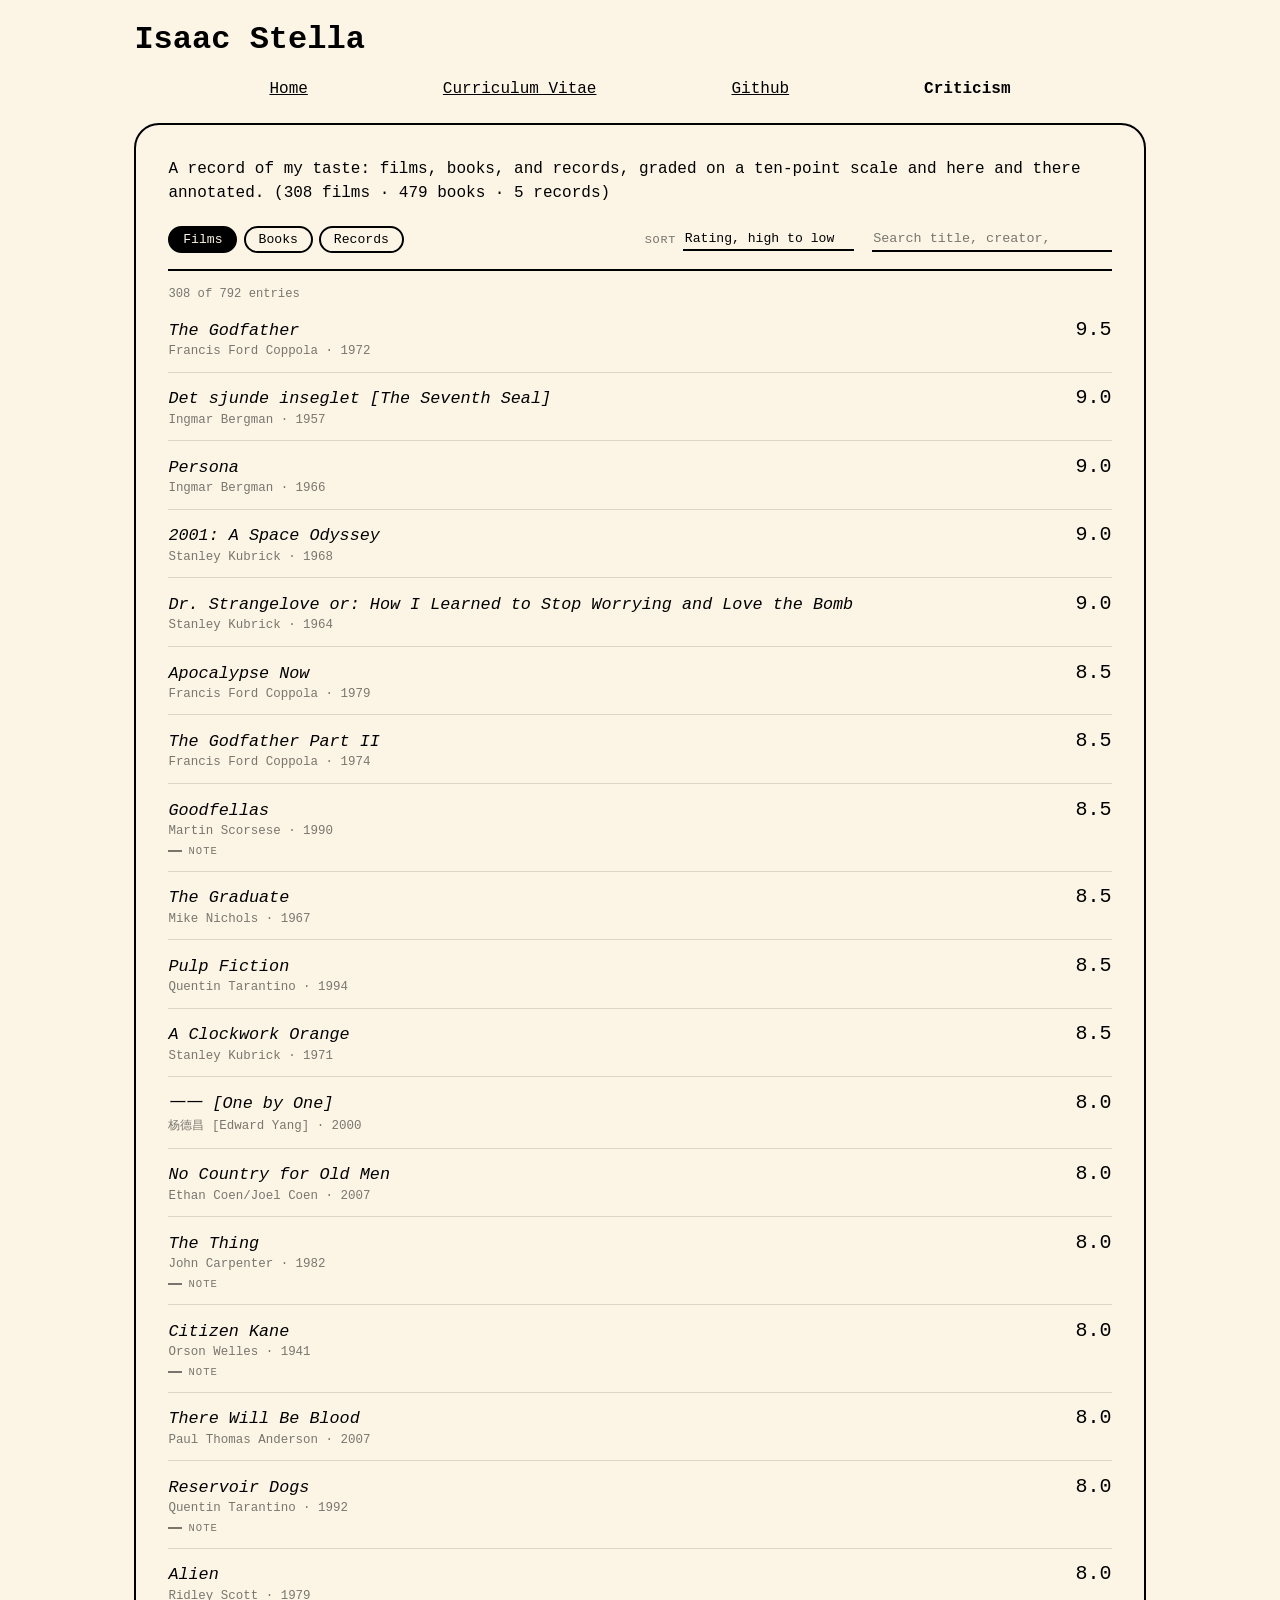
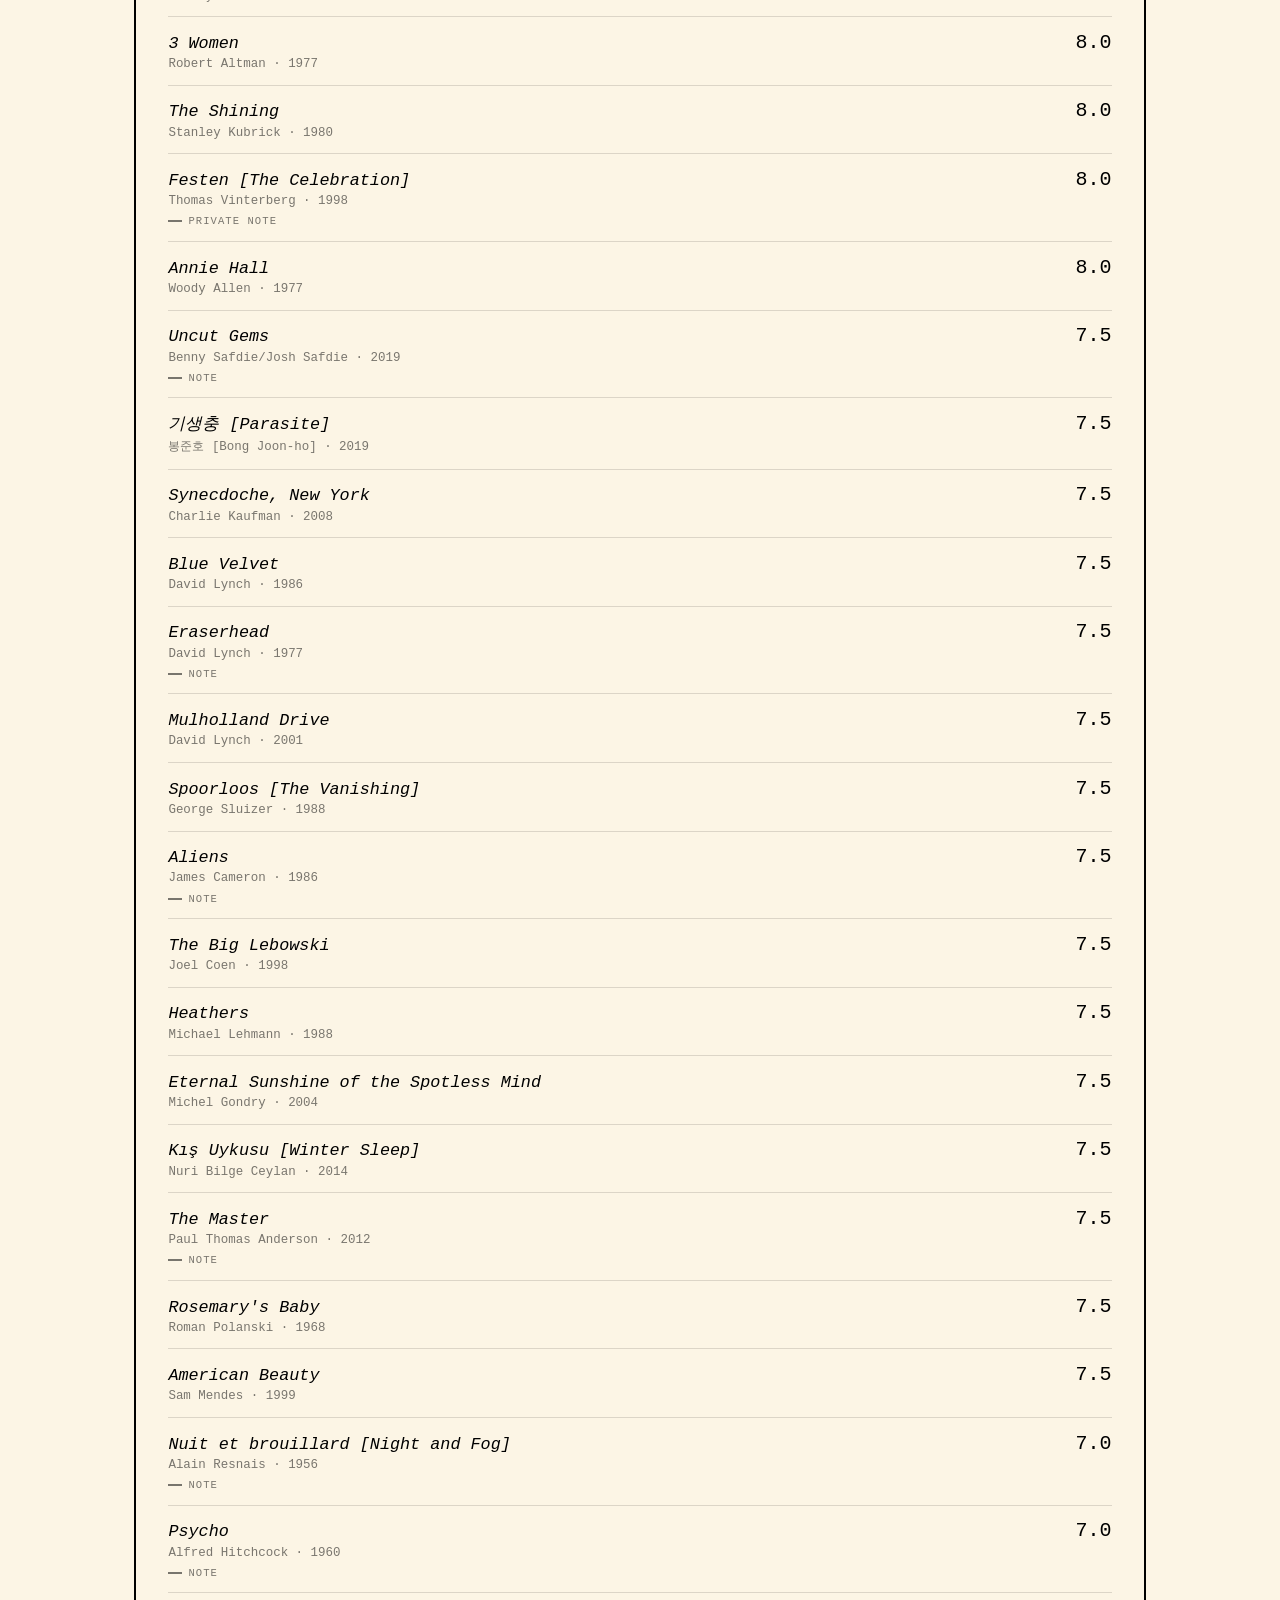
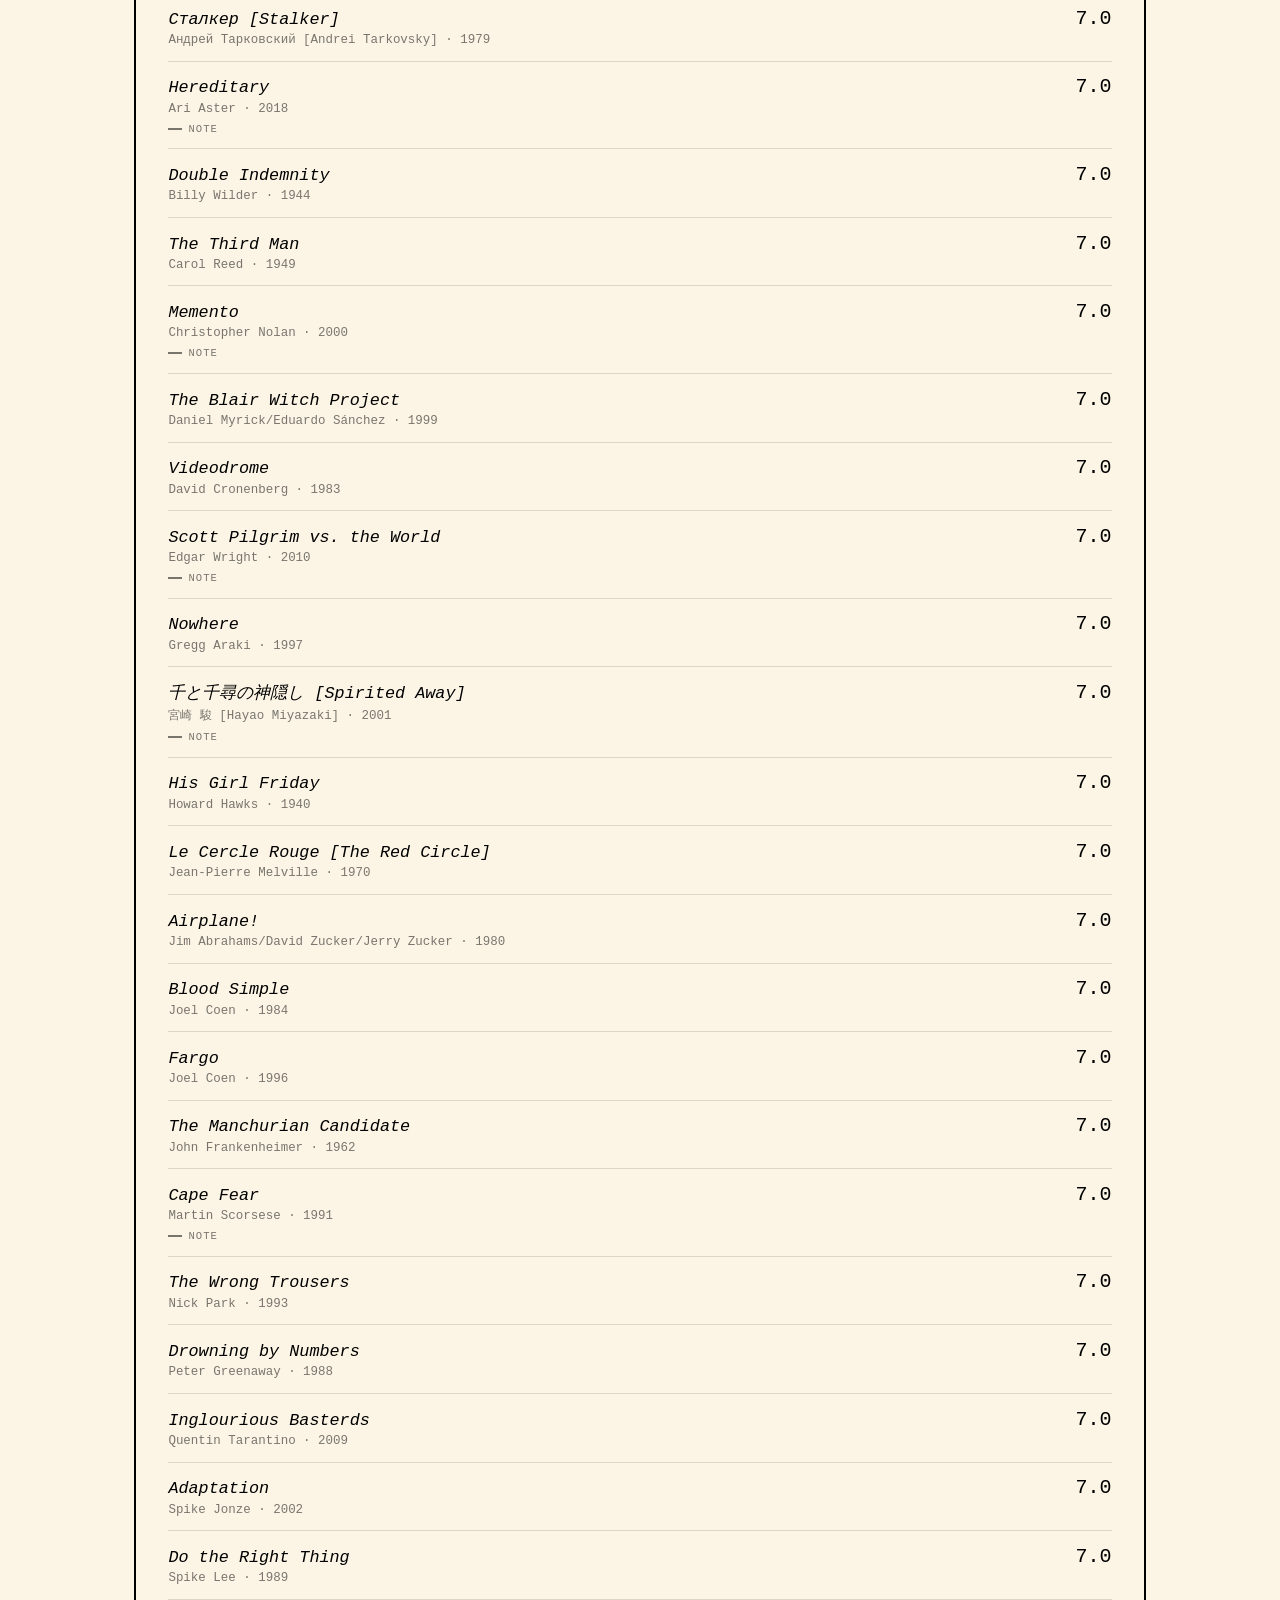
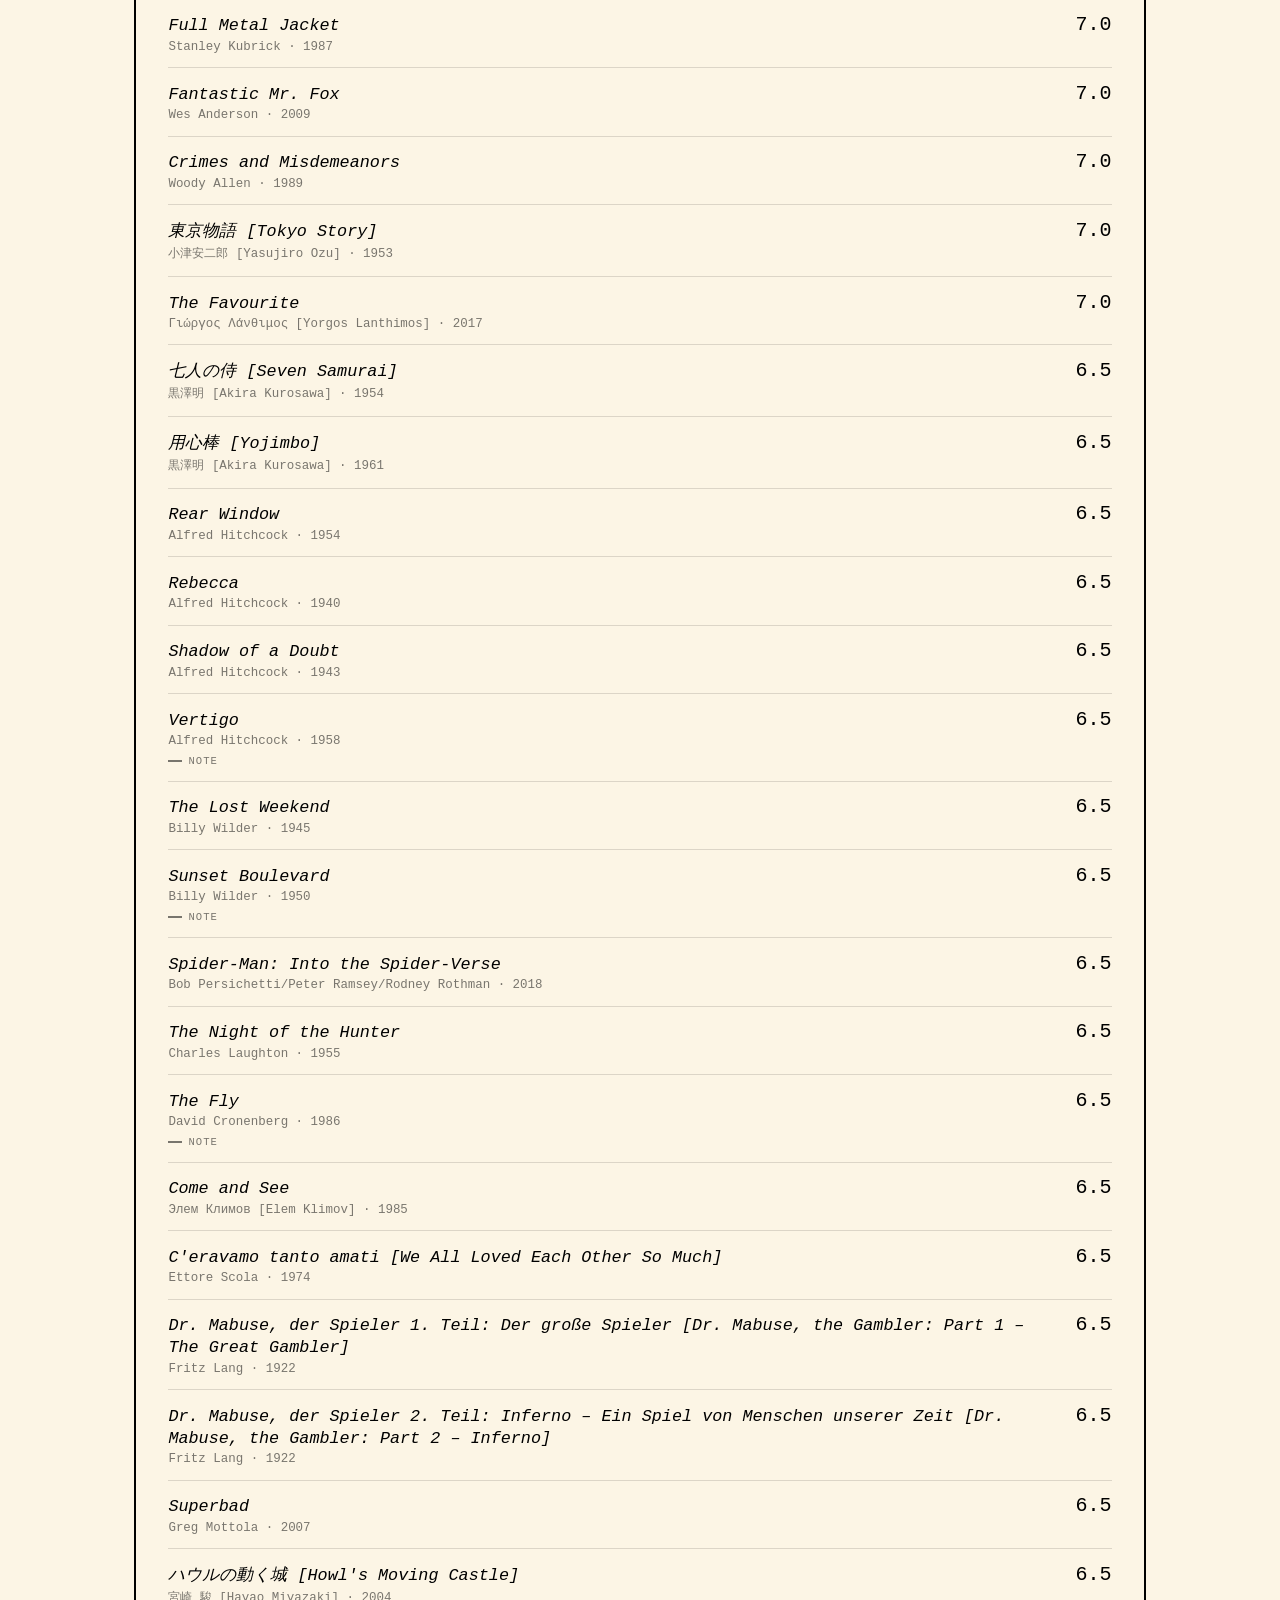
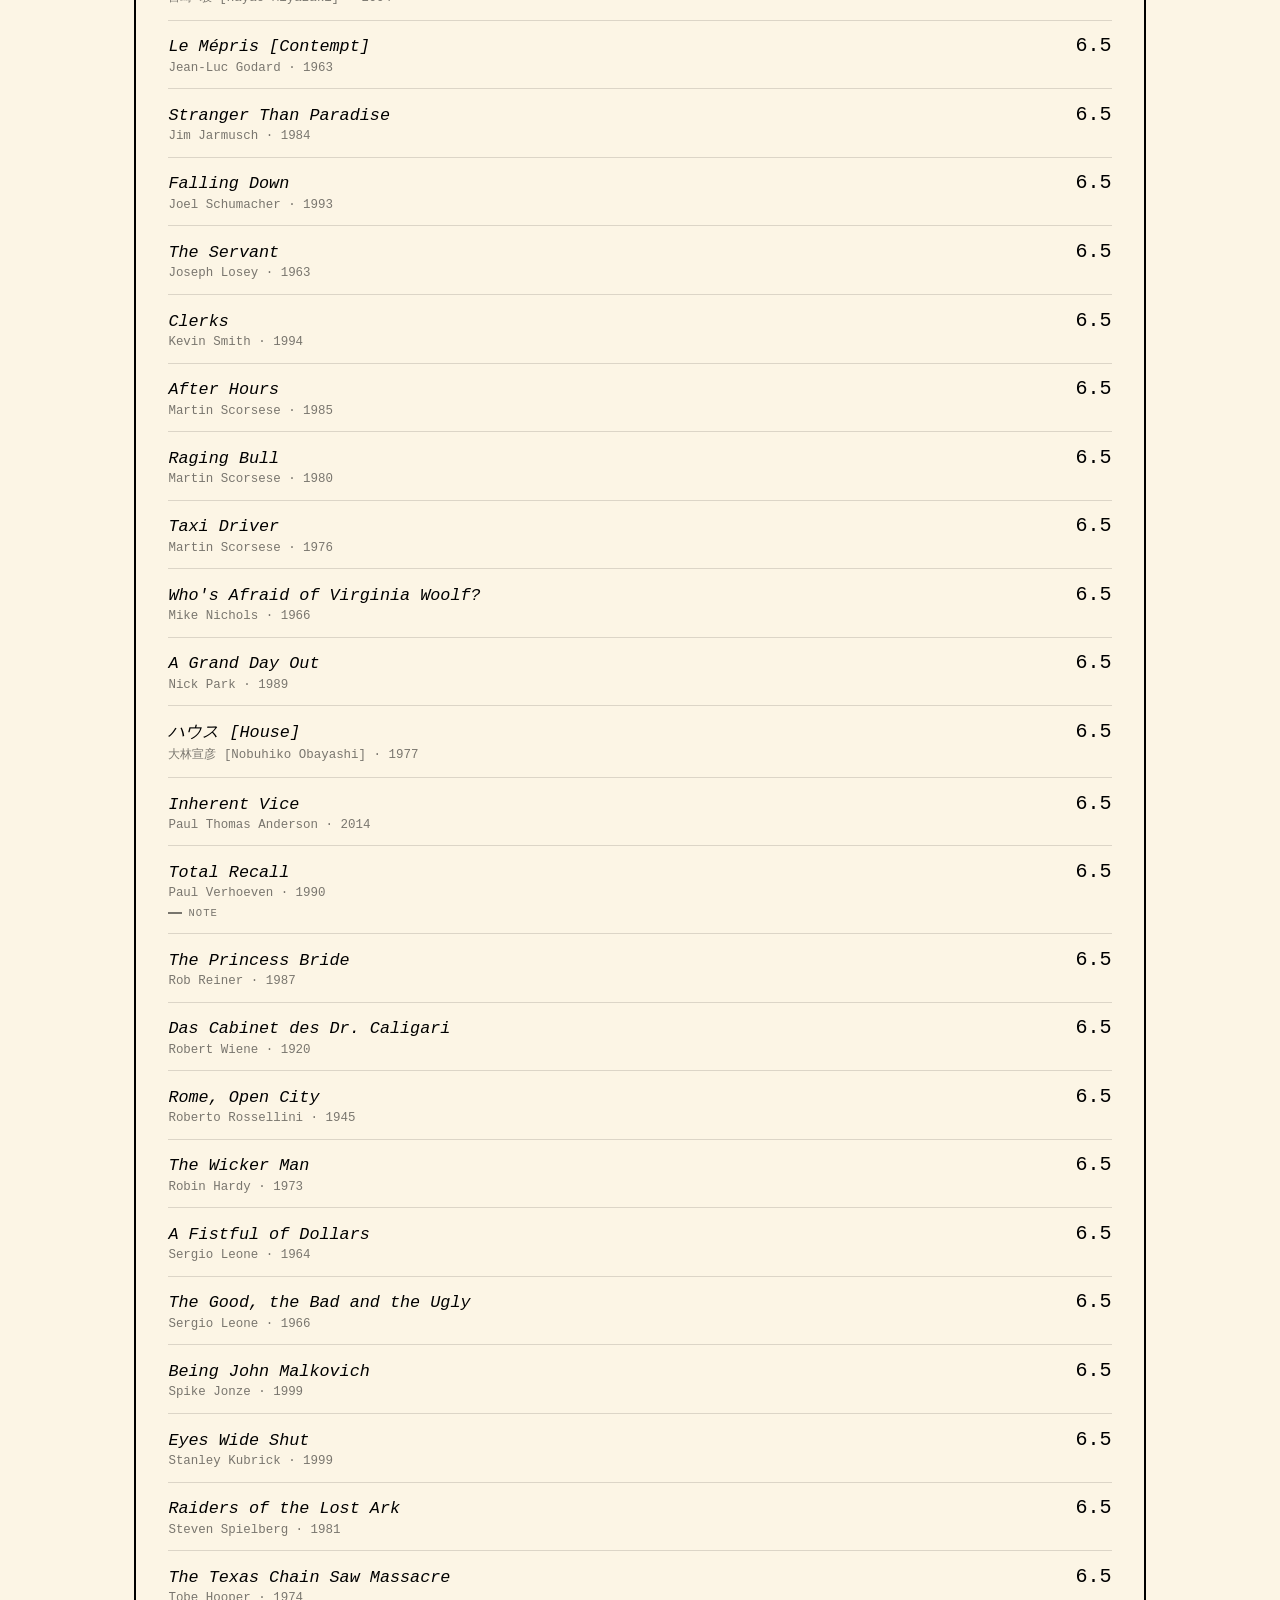
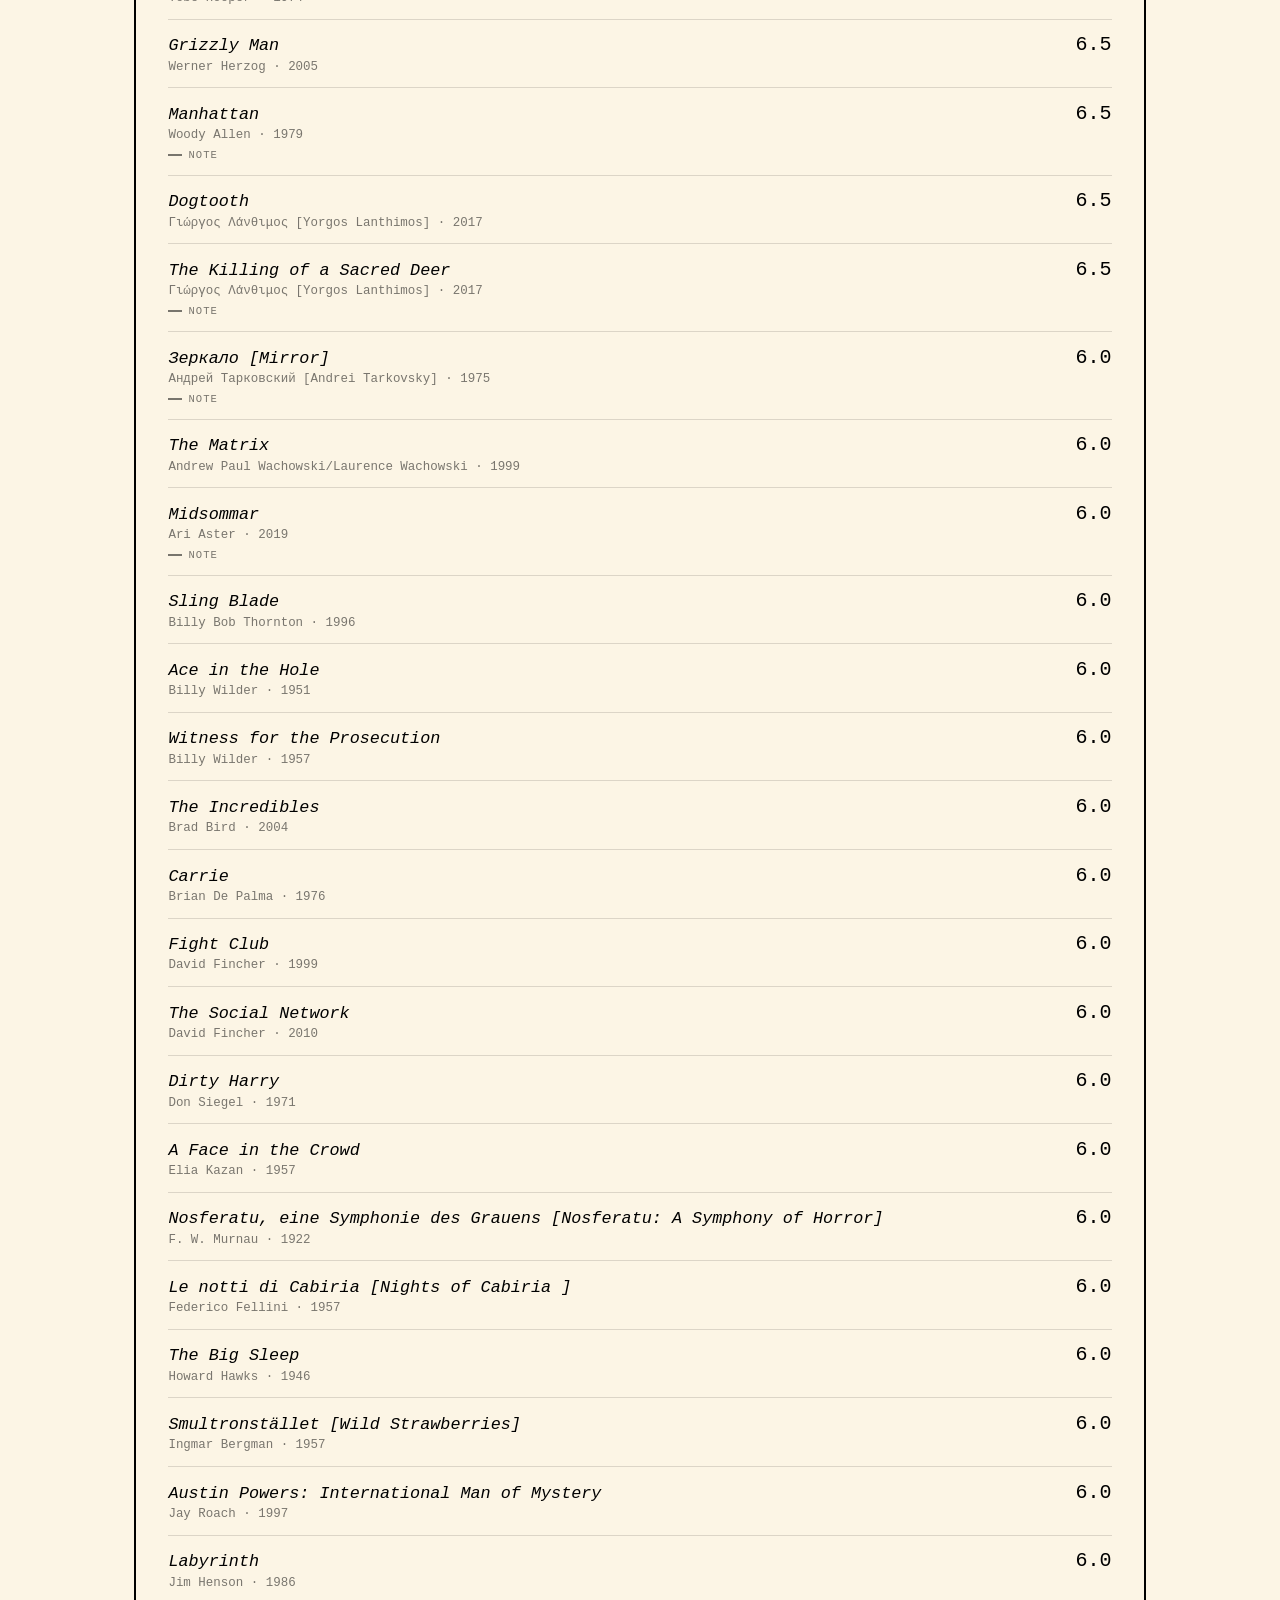
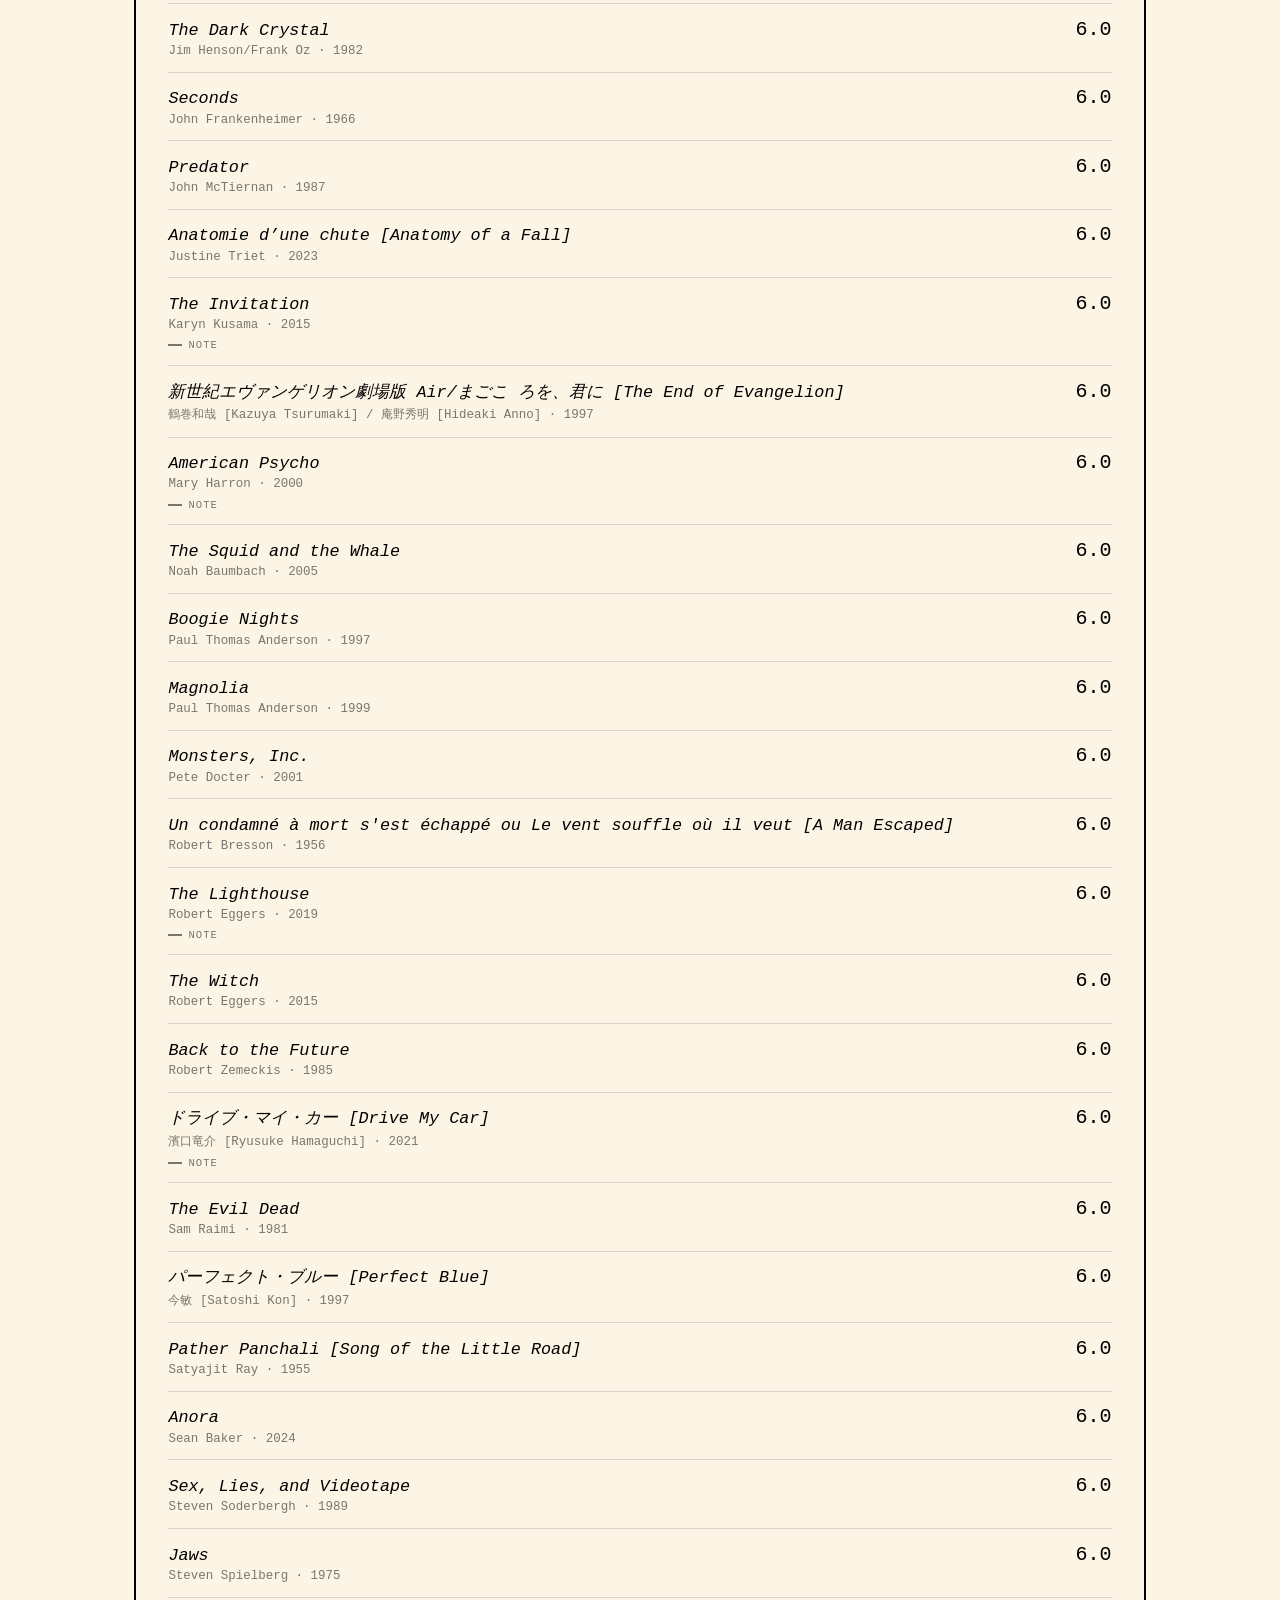
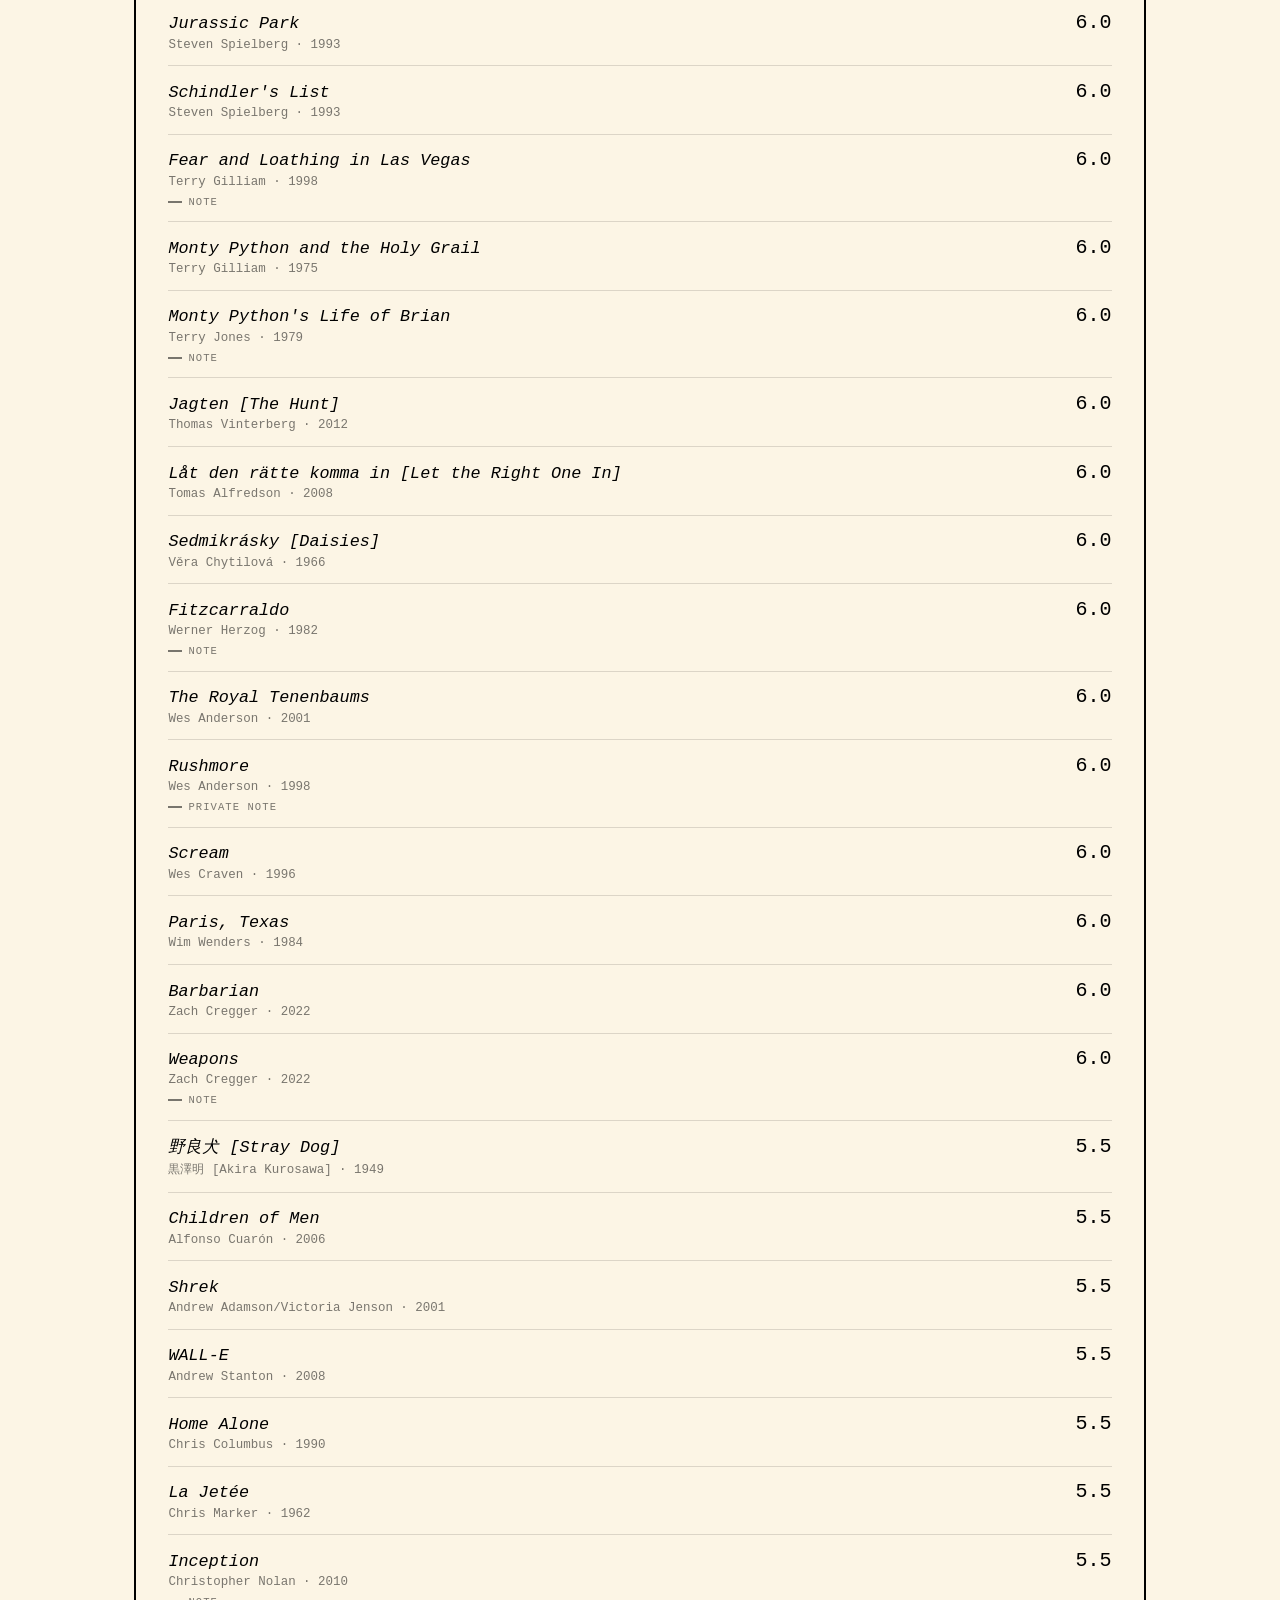
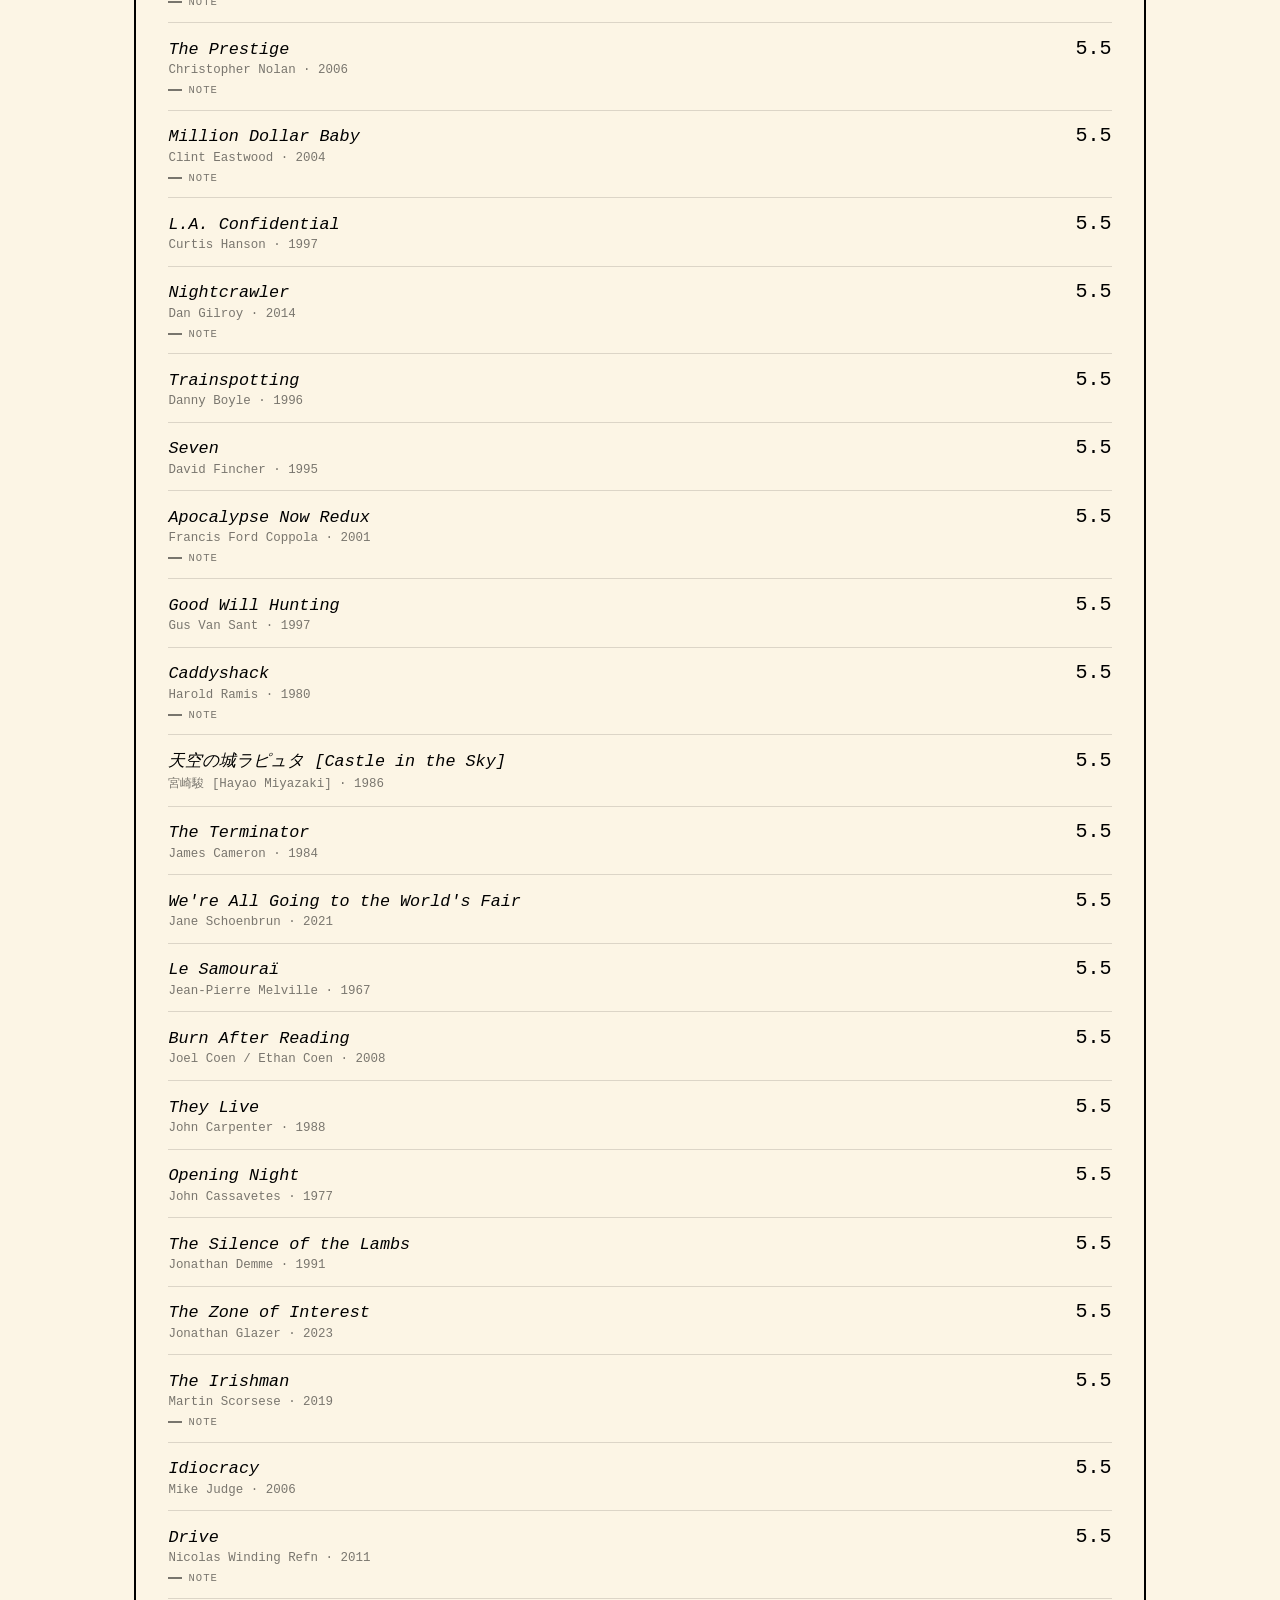
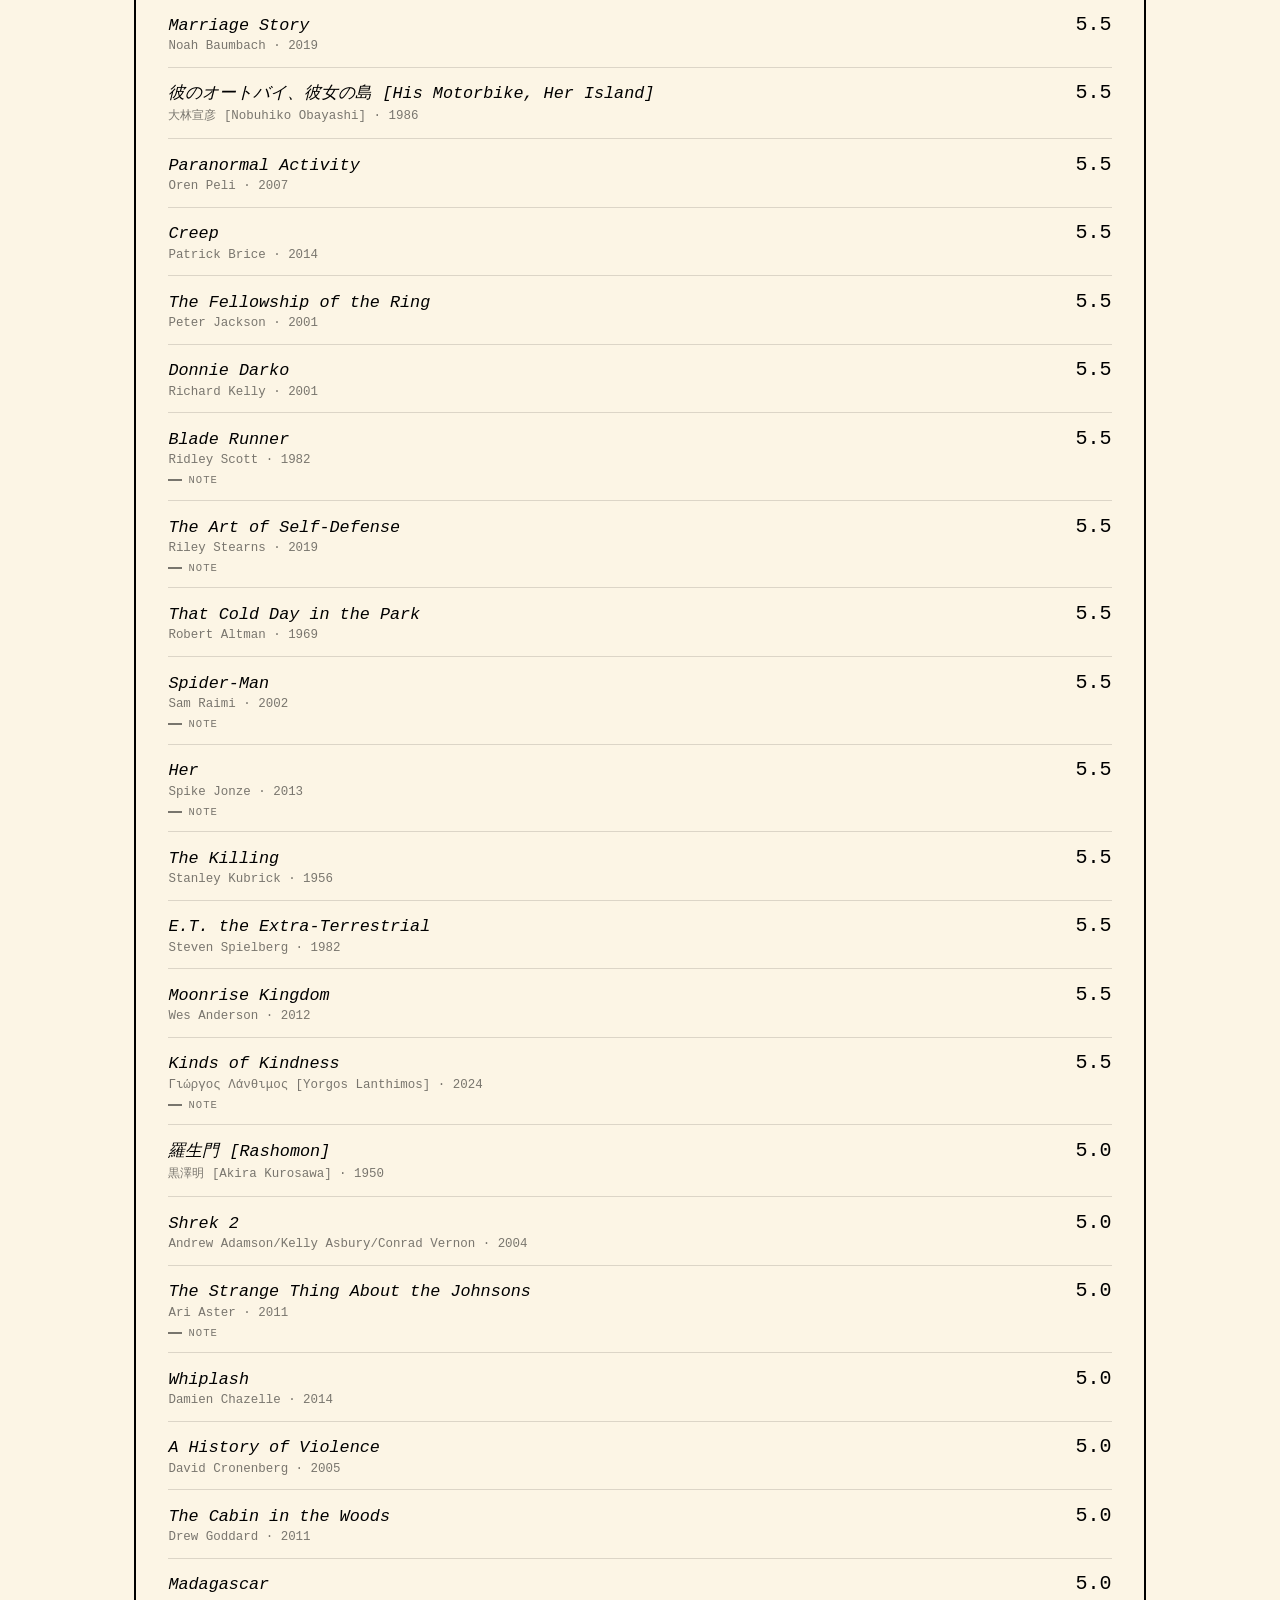
==== commit f134fbe7: "99% fixed navbar lol" ====
--- a/Reviews/ratings.html
+++ b/Reviews/ratings.html
@@ -38,11 +38,8 @@
   .navbar{
     display:flex;
     justify-content:space-evenly;
-    flex-wrap:wrap;
-    gap:.4rem 1rem;
     list-style-type:none;
     padding:0;
-    margin:0 0 .4rem;
   }
   .navbar li{display:inline}
   .navbar a{color:inherit}
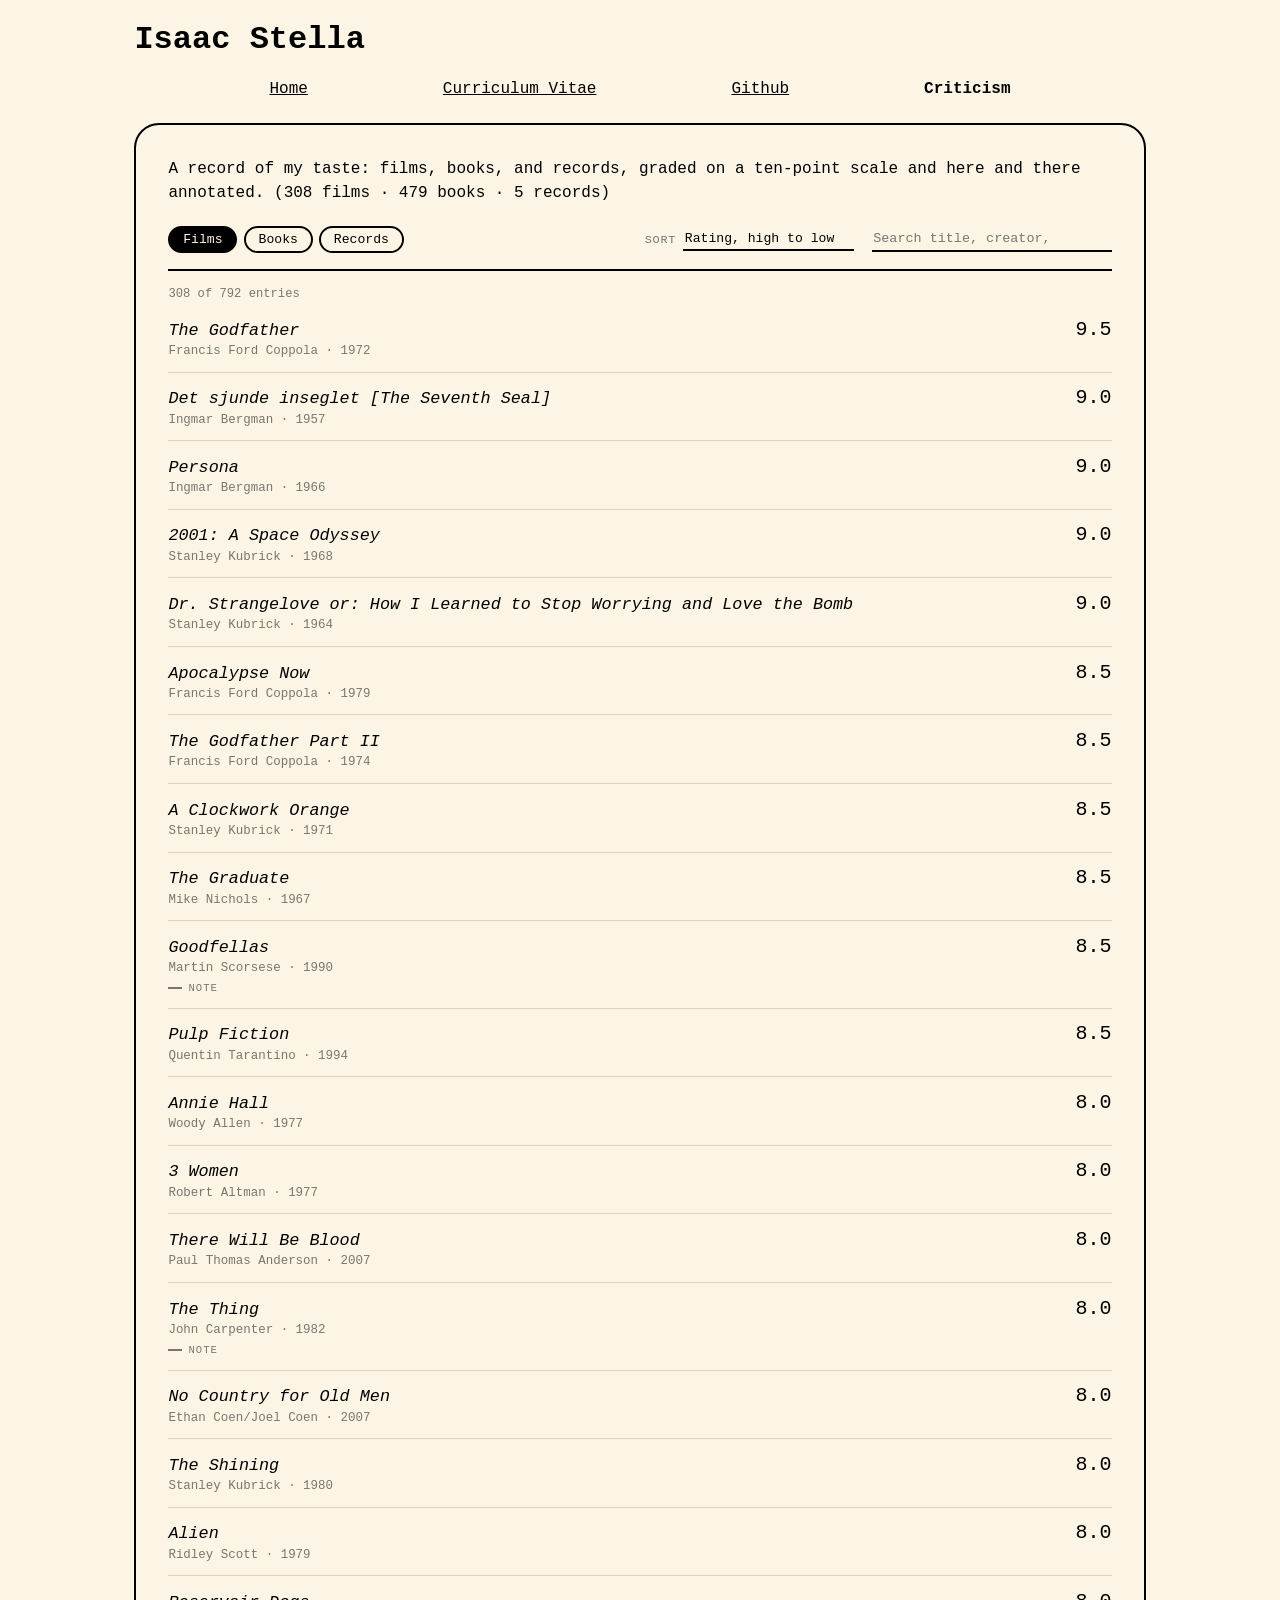
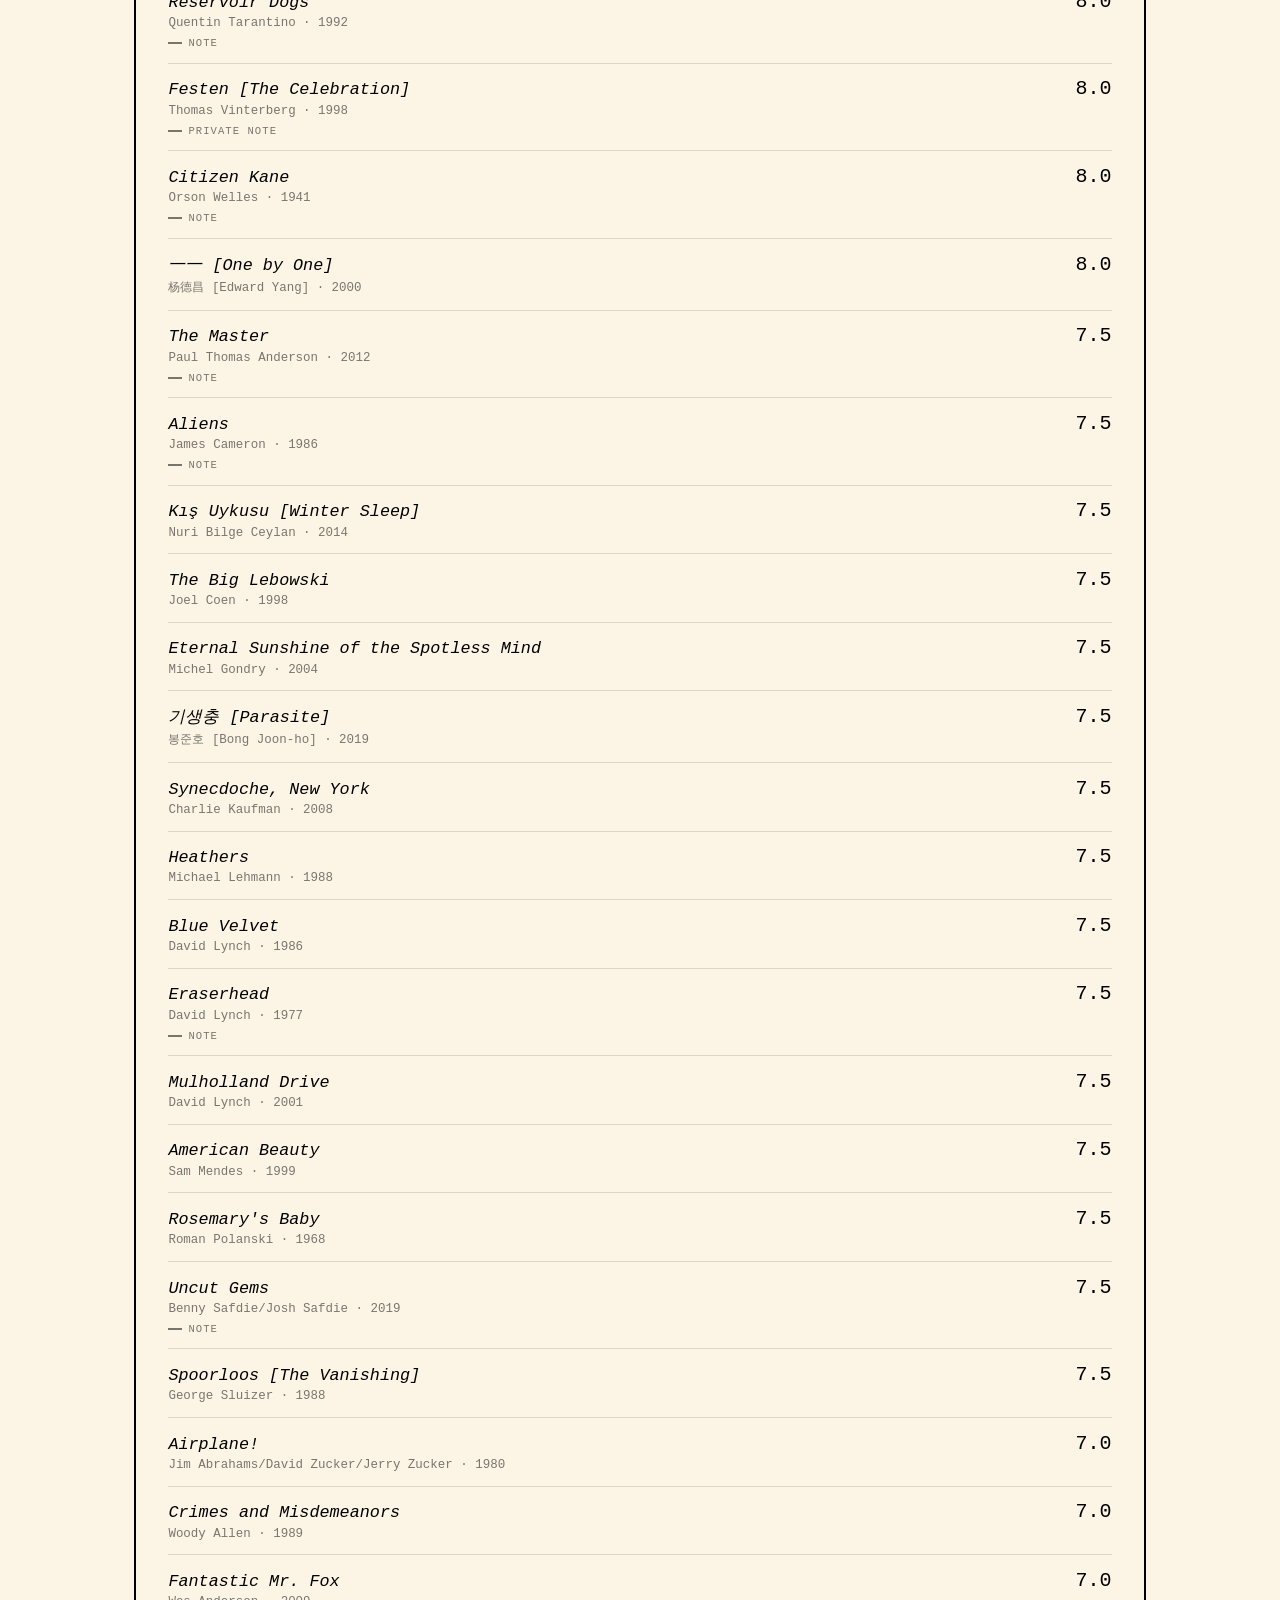
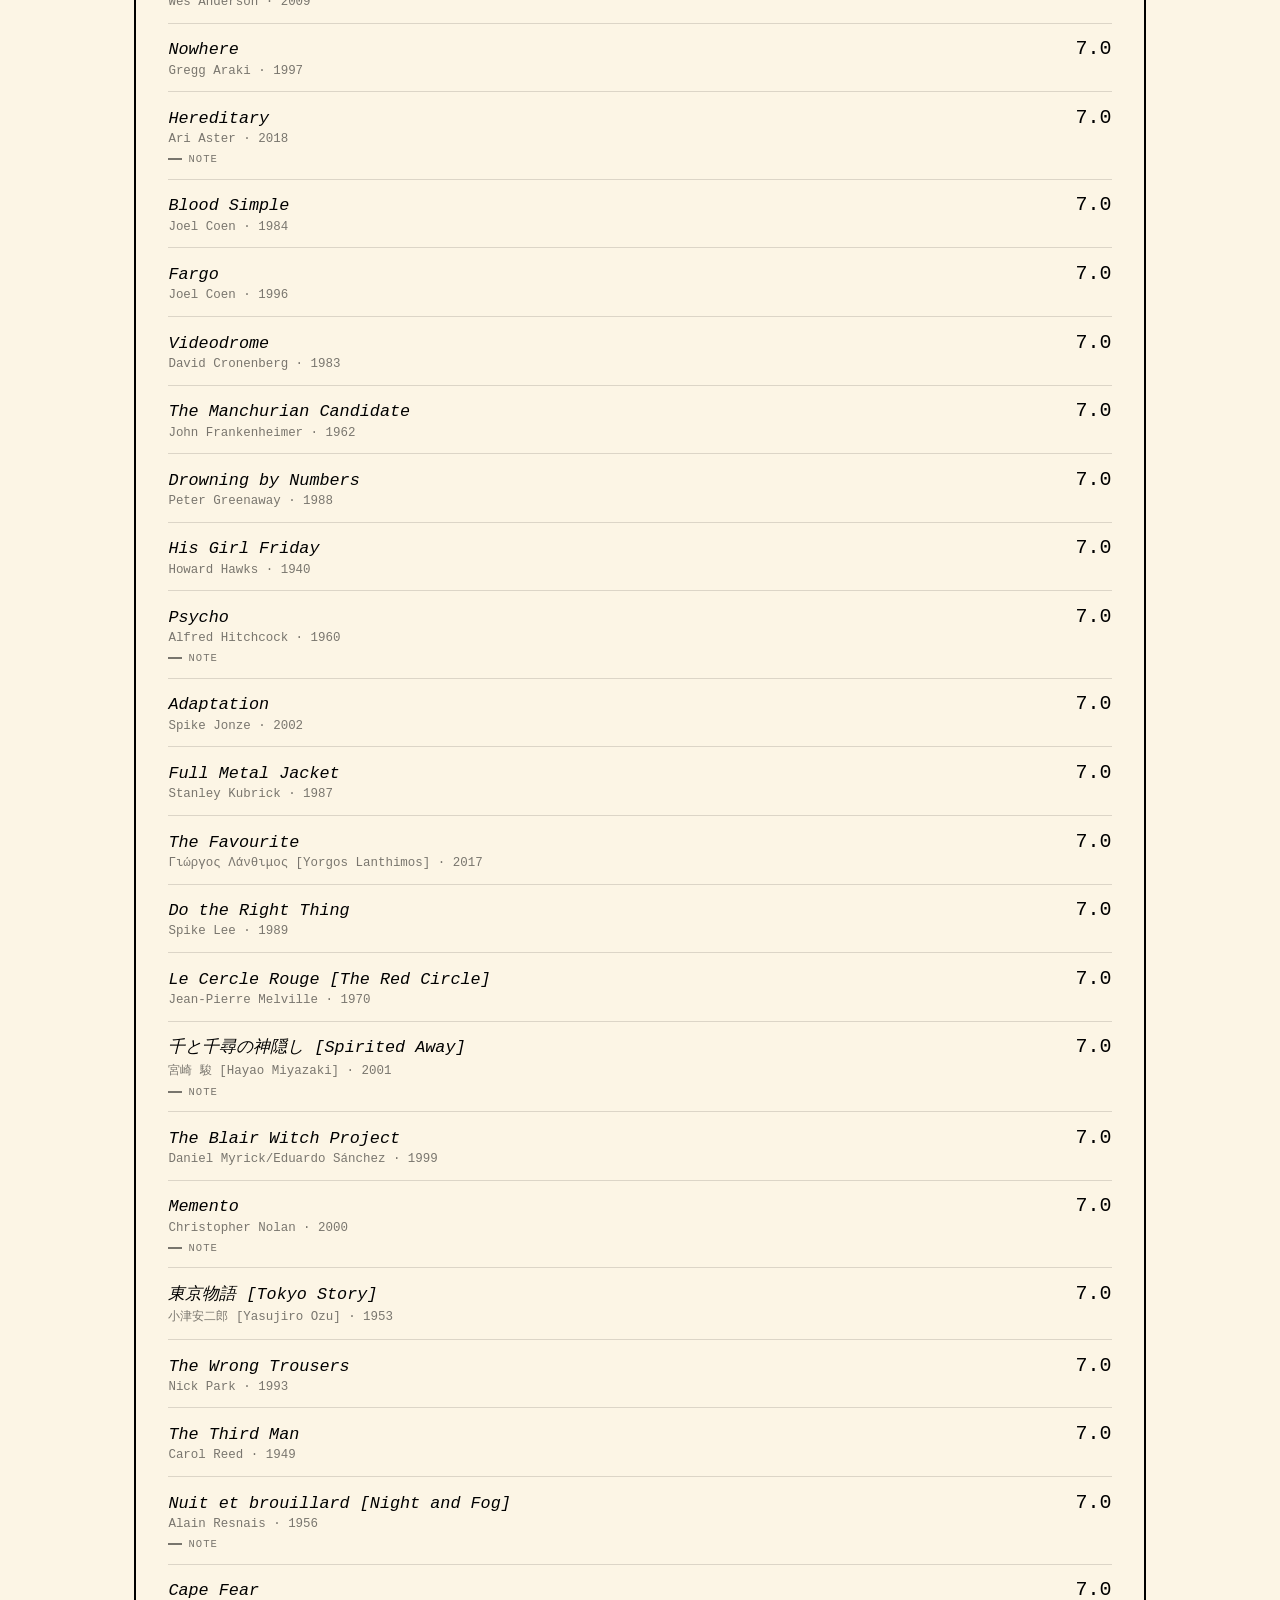
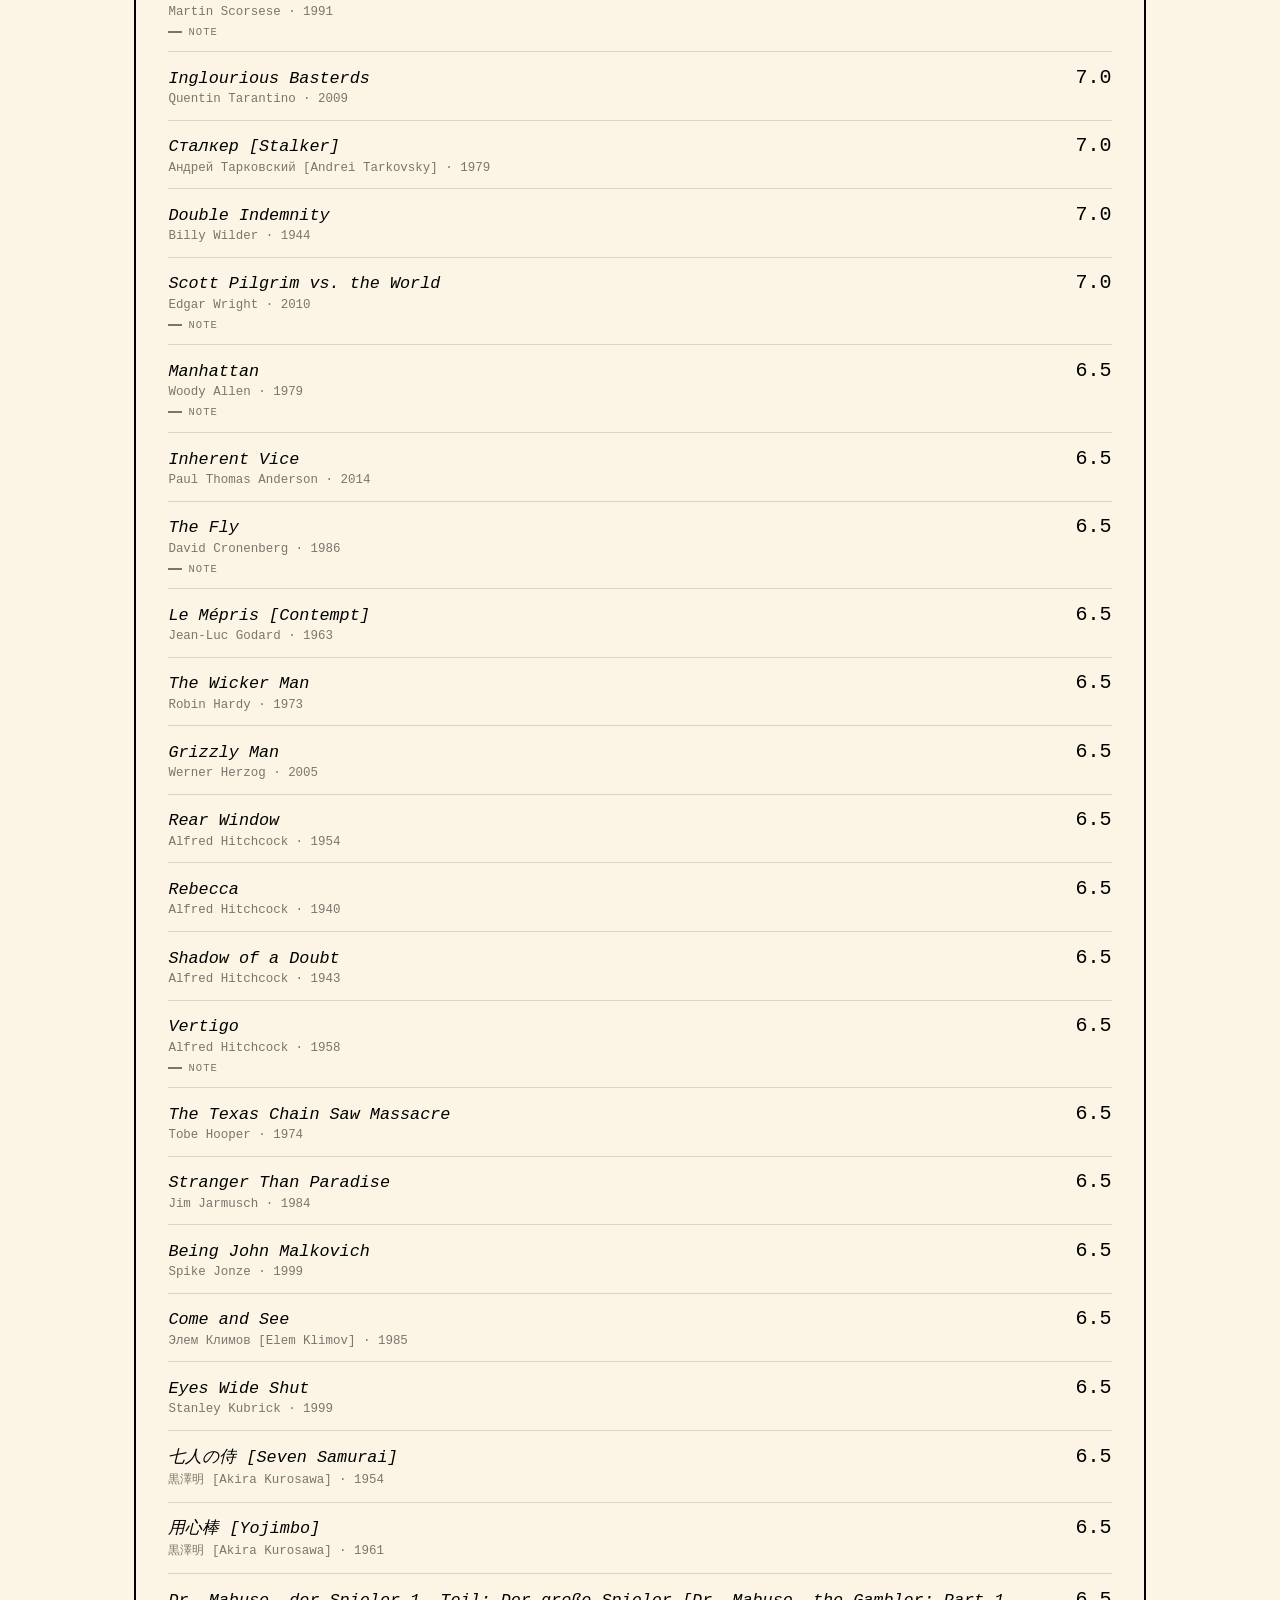
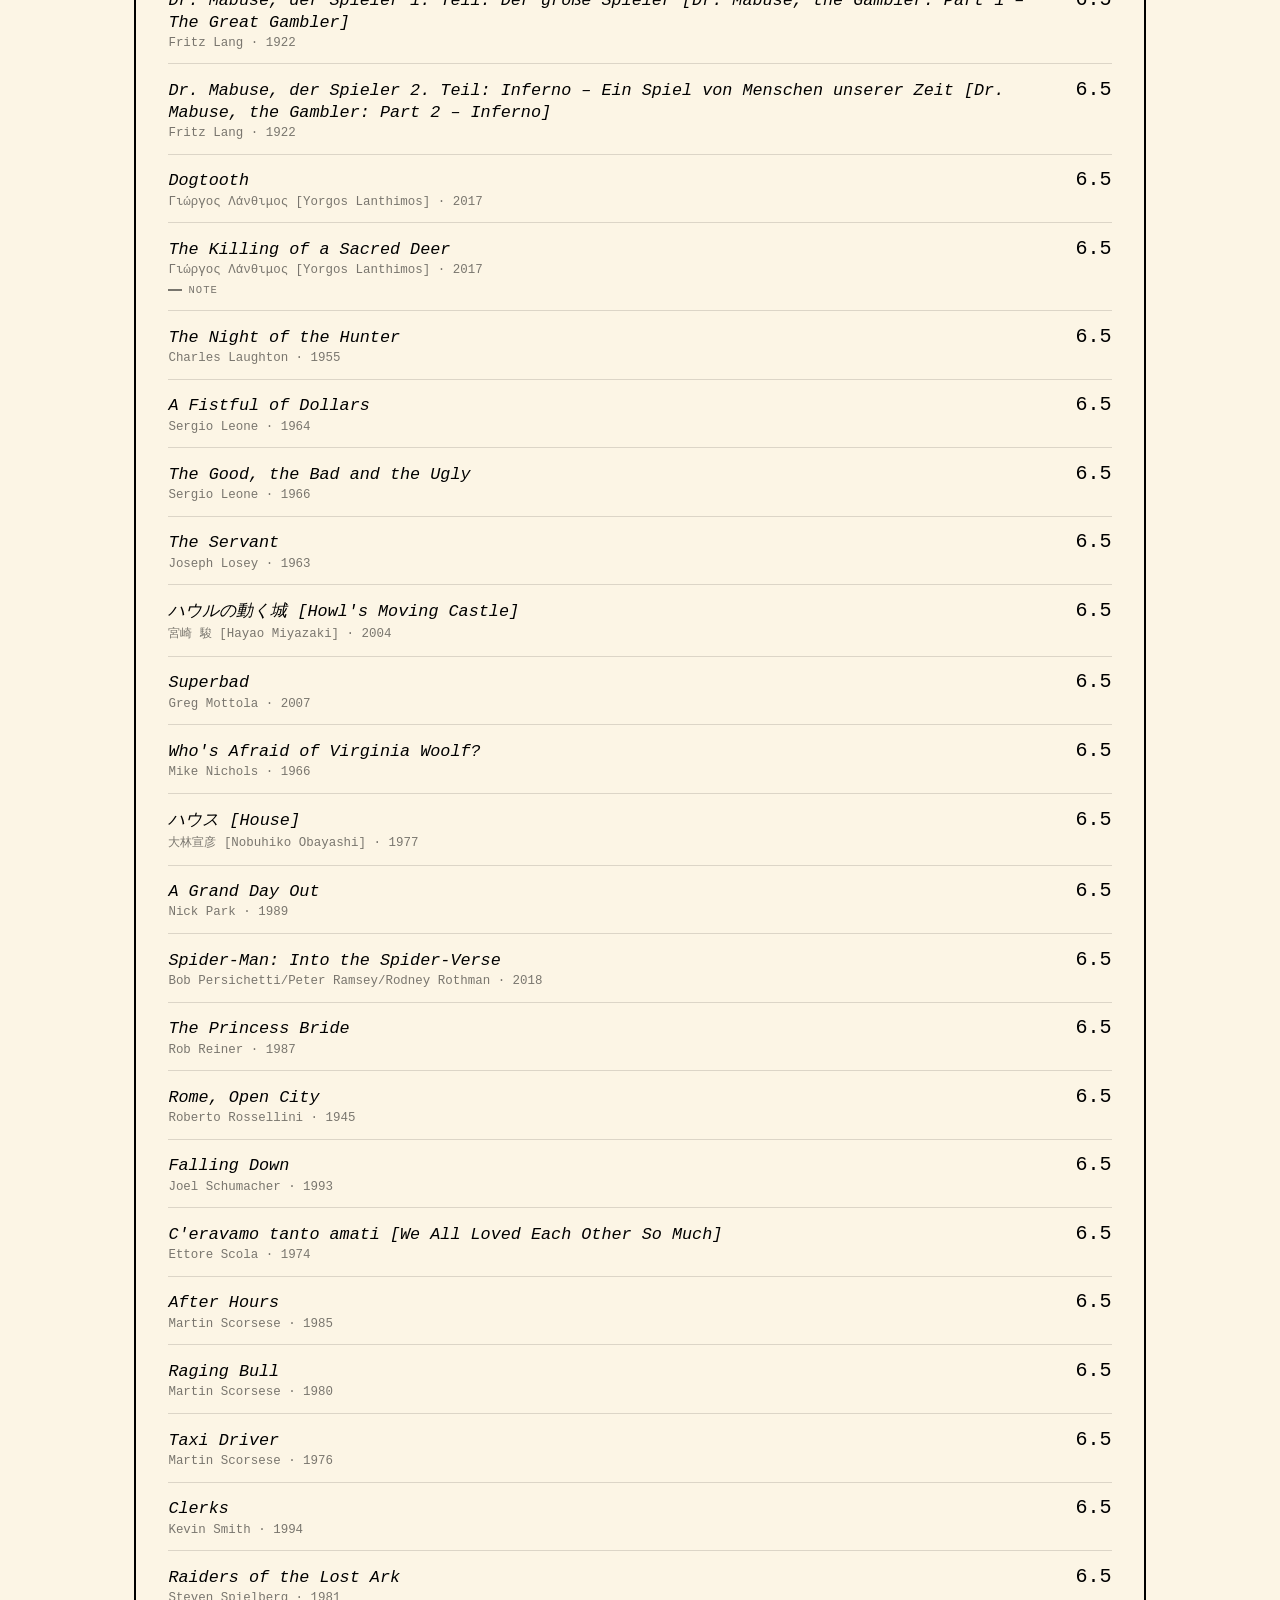
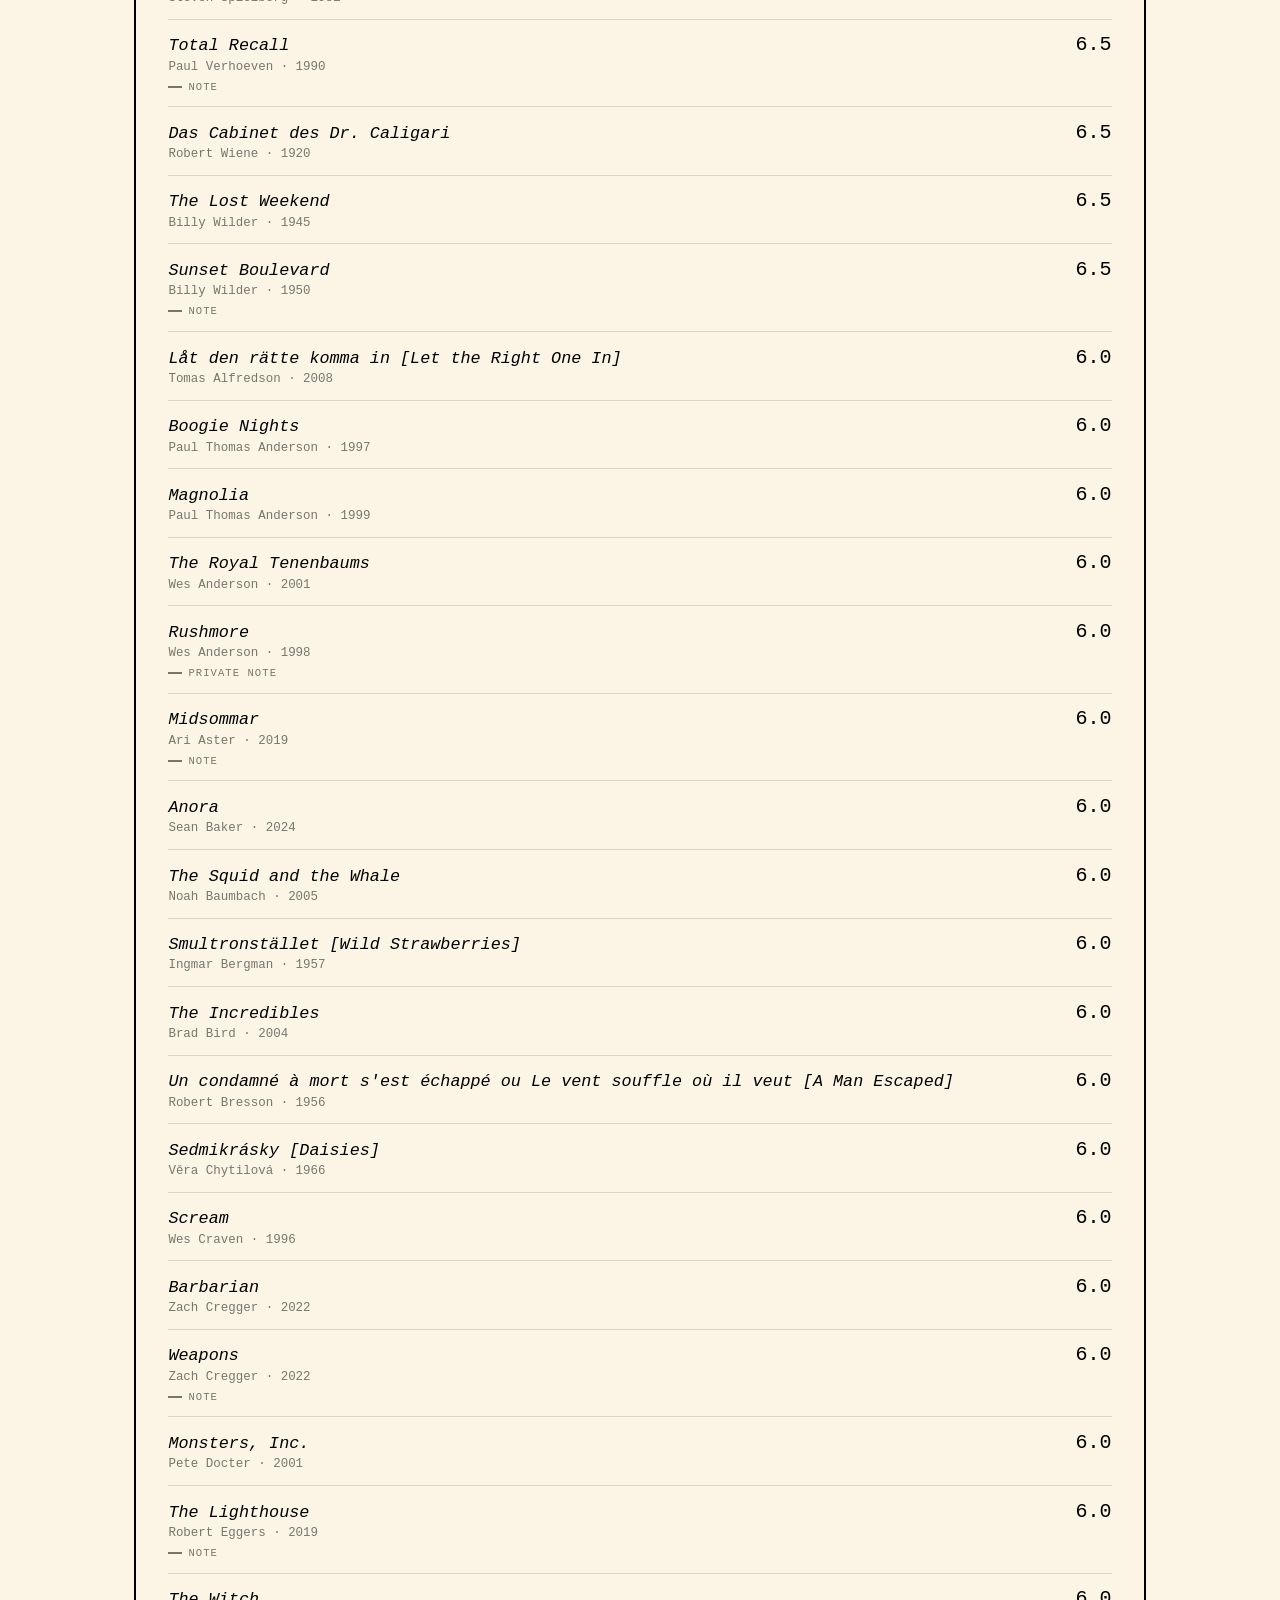
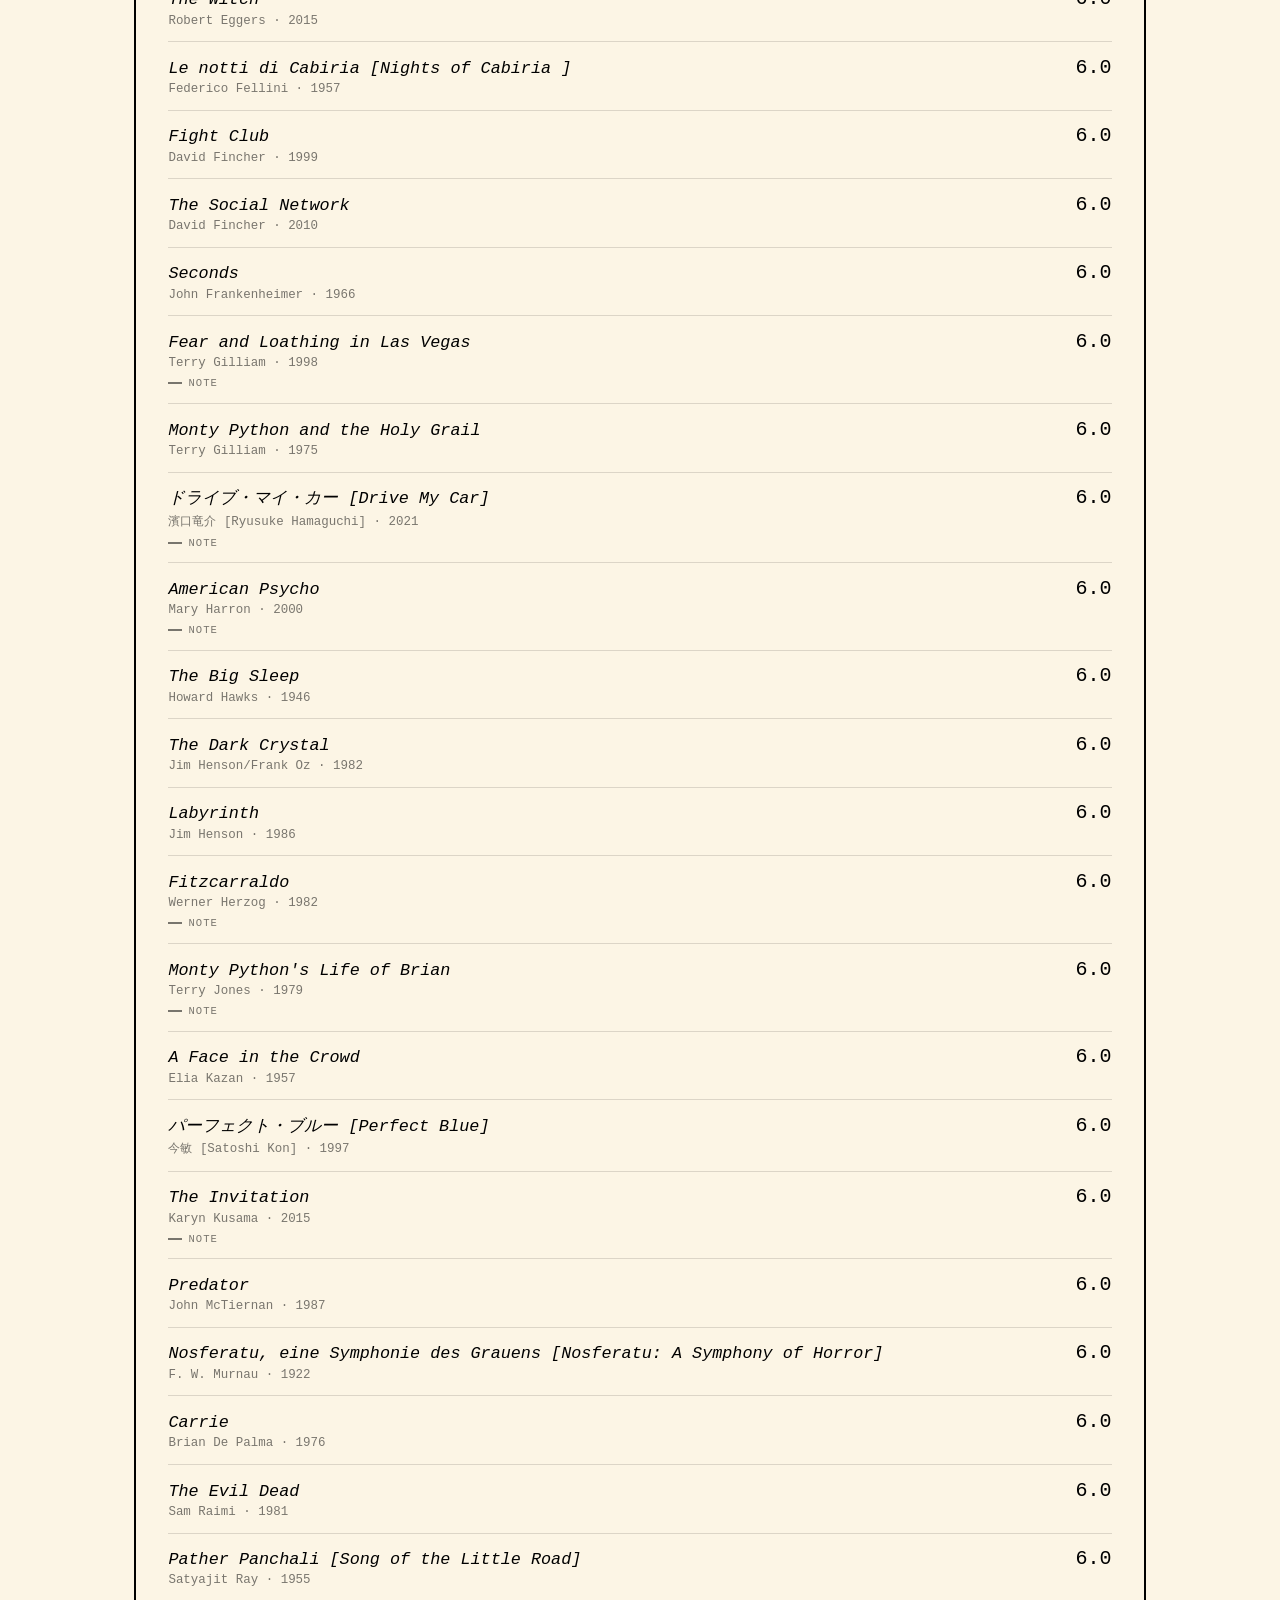
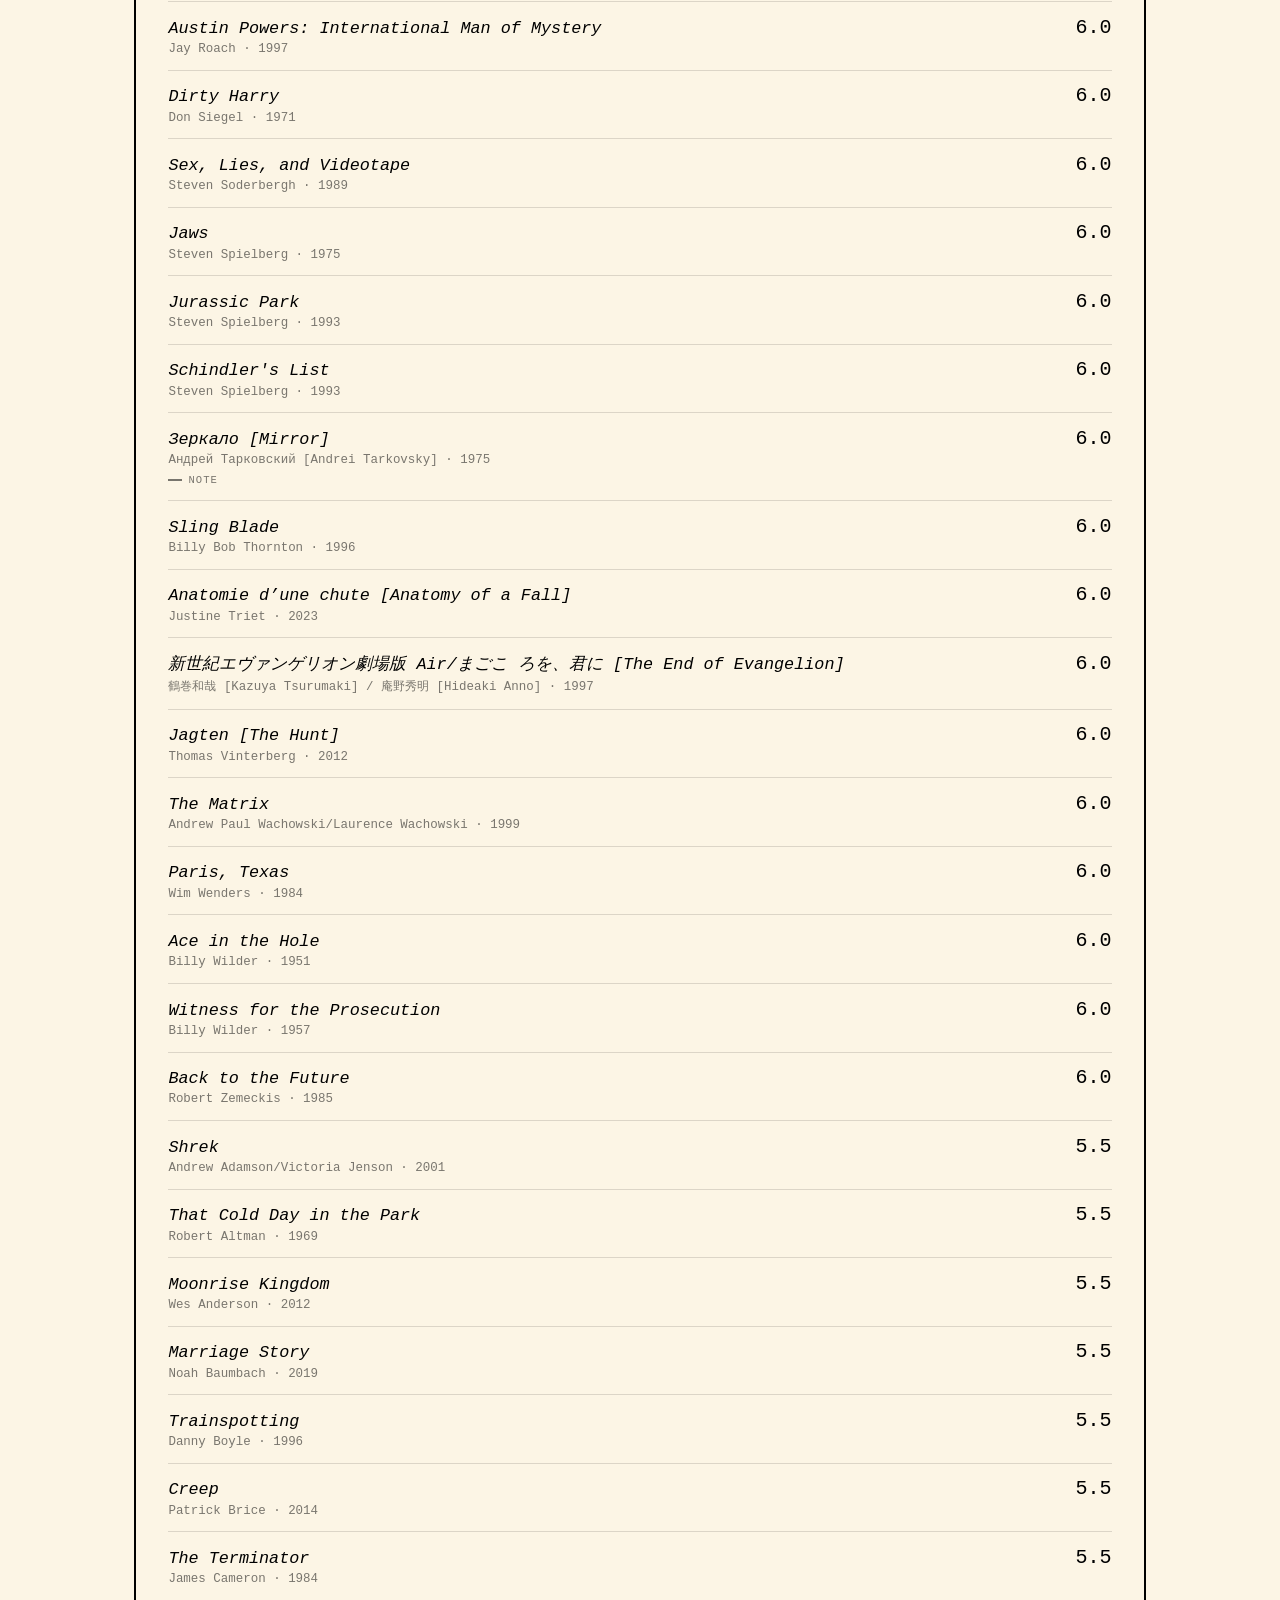
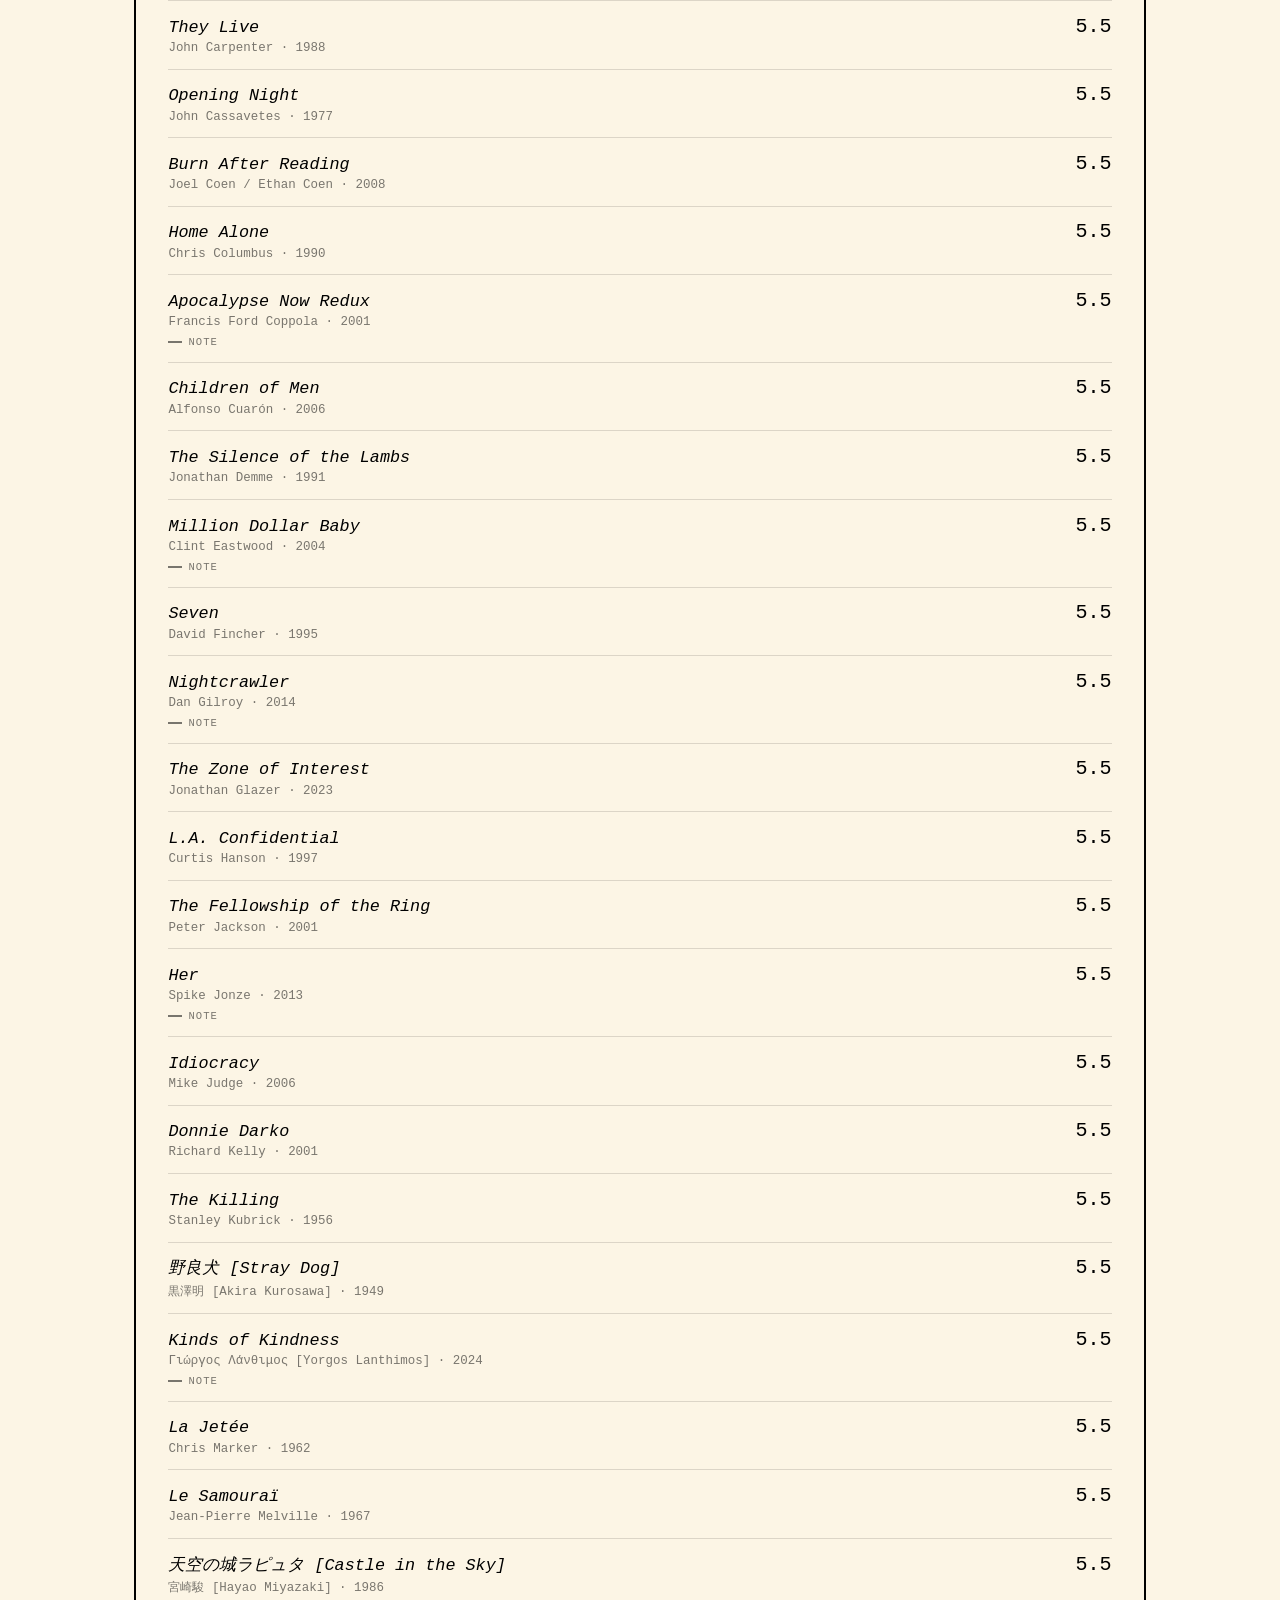
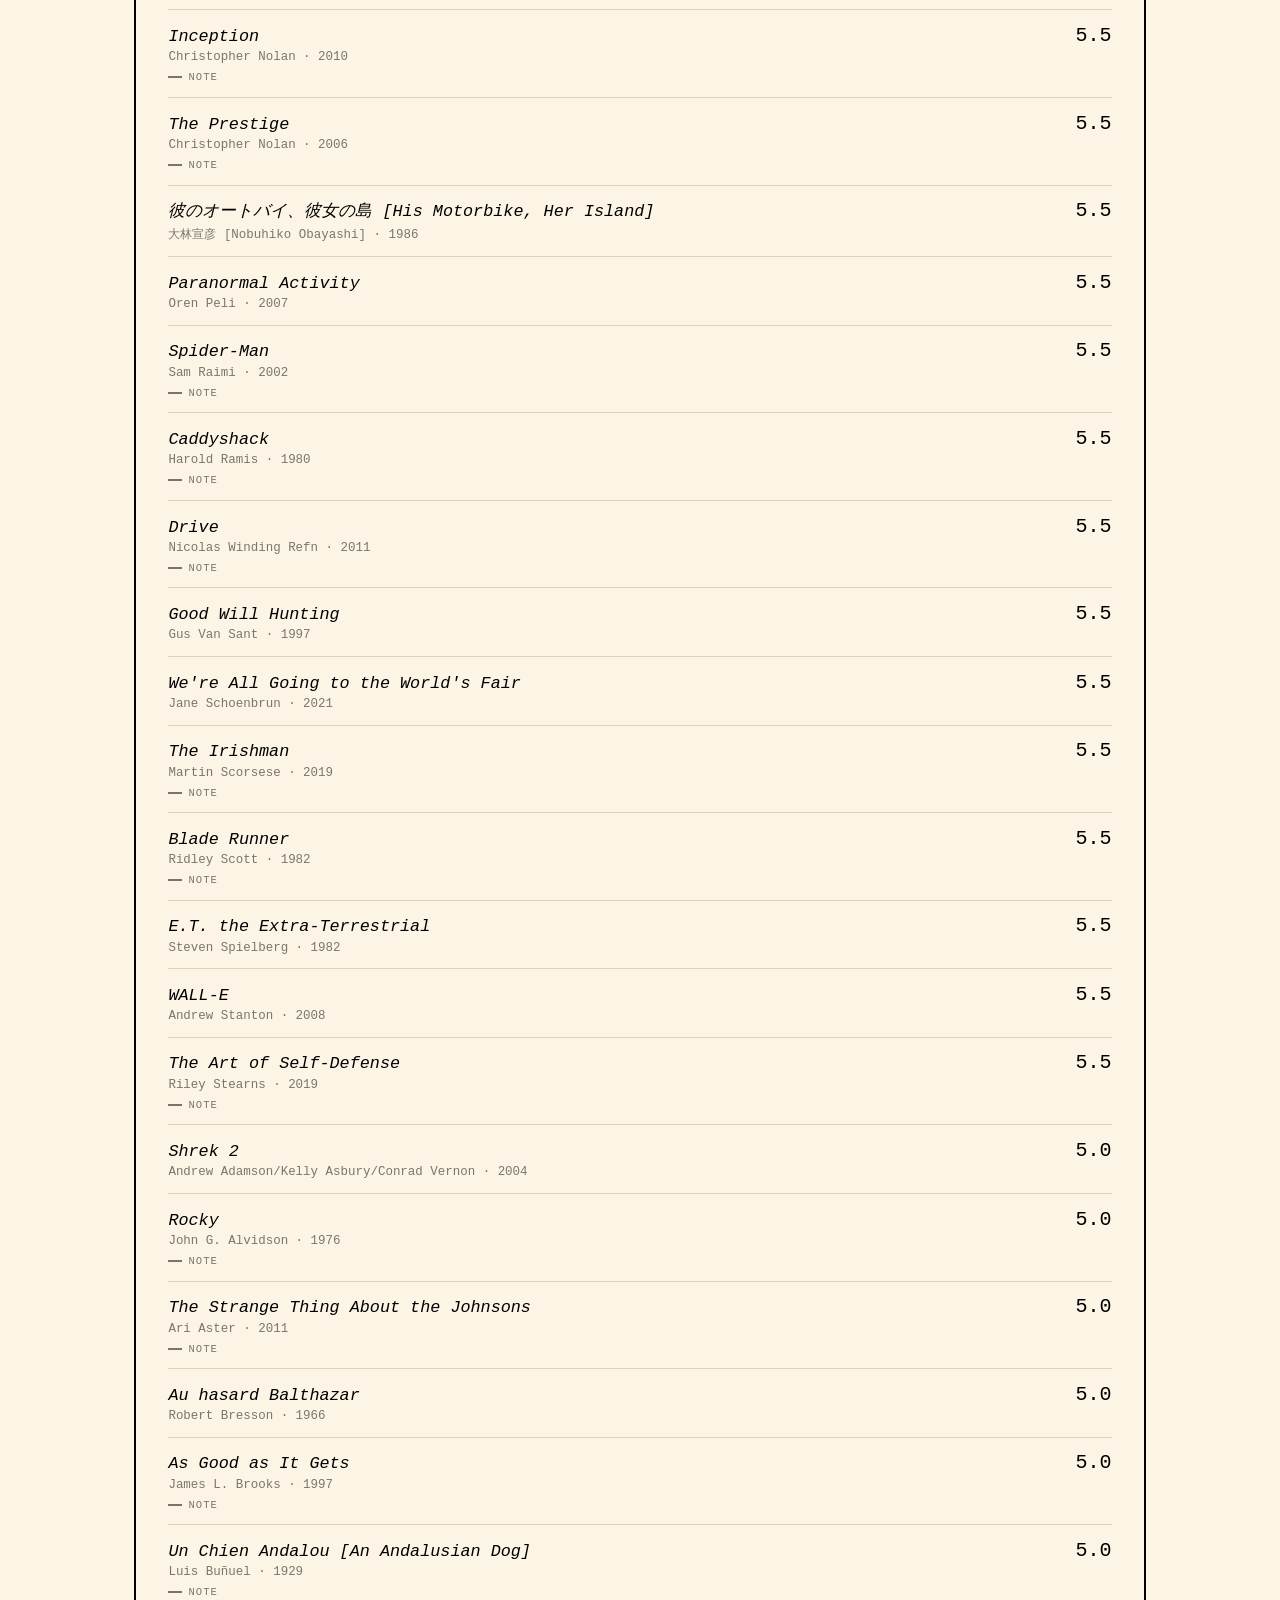
==== commit c3f34242: "Changed sorting" ====
--- a/Reviews/ratings.html
+++ b/Reviews/ratings.html
@@ -130,10 +130,9 @@
   .grade-num{font-size:1.25rem;font-variant-numeric:tabular-nums}
   .grade-unrated{font-size:.68rem;text-transform:uppercase;letter-spacing:.08em;color:var(--faint)}
 
-  /* hover cover — a faithful port of your .movielist popup, desktop only,
+  /* hover cover — a faithful port of .movielist popup, desktop only,
      shown for any entry that carries an image field in the data */
-  .cover{display:none;position:absolute;right:.2rem;top:.2rem;z-index:99;pointer-events:none}
-  .cover img{height:300px;max-width:46vw;border:2px solid var(--fg);border-radius:4px;background:var(--bg);box-shadow:0 6px 22px rgba(0,0,0,.28)}
+  .cover{display:none;position:absolute;top:0;left:50%;transform:translateX(-50%);z-index:99;pointer-events:none}   .cover img{height:300px;max-width:46vw;border:2px solid var(--fg);border-radius:4px;background:var(--bg);box-shadow:0 6px 22px rgba(0,0,0,.28)}
   @media (hover:hover) and (min-width:760px){ .entry:hover .cover{display:block} }
 
   /* expanding review */
@@ -159,6 +158,7 @@
   /* ---- colophon ------------------------------------------------------- */
   .colophon{margin-top:2.2rem;padding-top:1.1rem;border-top:2px solid var(--fg);font-size:.76rem;line-height:1.7;color:var(--faint)}
   .colophon p{margin:.2rem 0}
+  .tmdb-credit a{color:inherit;text-decoration:underline}
 </style>
 </head>
 <body>
@@ -207,6 +207,7 @@
       <footer class="colophon">
         <p id="colophon-line"></p>
         <p>A few notes are kept private; the rest expand when you tap an entry. On a desktop, hovering an entry with cover art shows it. Records are placeholders until the music export is wired in.</p>
+        <p class="tmdb-credit">Film posters and data from <a href="https://www.themoviedb.org/">The Movie Database (TMDb)</a>. This product uses the TMDb API but is not endorsed or certified by TMDb.</p>
       </footer>
     </section>
   </div>
@@ -258,6 +259,27 @@
       }
       return out.toLowerCase().replace(/^(the|a|an)\s+/,'').trim();
     }
+    function creatorKey(it){
+      if(it.creator_sort) return it.creator_sort.toLowerCase().trim();
+      let s = it.creator || '';
+      if(!s) return '';
+      const b = s.indexOf('[');
+      if(b > -1){
+        const close = s.indexOf(']', b);
+        if(close > -1 && NONLATIN.test(s.slice(0,b))) s = s.slice(b+1, close);
+      }
+      s = s.toLowerCase()
+           .replace(/\([^)]*\)/g,' ')
+           .replace(/\bet\s+al\.?/g,' ')
+           .trim();
+      const art = s.match(/^(the|a|an)\s+(.*)$/);
+      if(art) return art[2].trim();
+      s = s.split(/[\/;,]/)[0].trim();
+      if(!s) return '';
+      const parts = s.split(/\s+/);
+      if(parts.length < 2) return s;
+      return (parts[parts.length-1] + ' ' + parts.slice(0,-1).join(' ')).trim();
+    }
     const num = (v)=> (v==null ? -Infinity : v);
 
     /* ---- state --------------------------------------------------------- */
@@ -285,7 +307,7 @@
         if(s==='rating'){
           const d = num(b.rating)-num(a.rating);
           return d
-            || latinKey(a.creator).localeCompare(latinKey(b.creator))
+            || creatorKey(a).localeCompare(creatorKey(b))
             || latinKey(a.title).localeCompare(latinKey(b.title));
         }
         if(s==='year'){
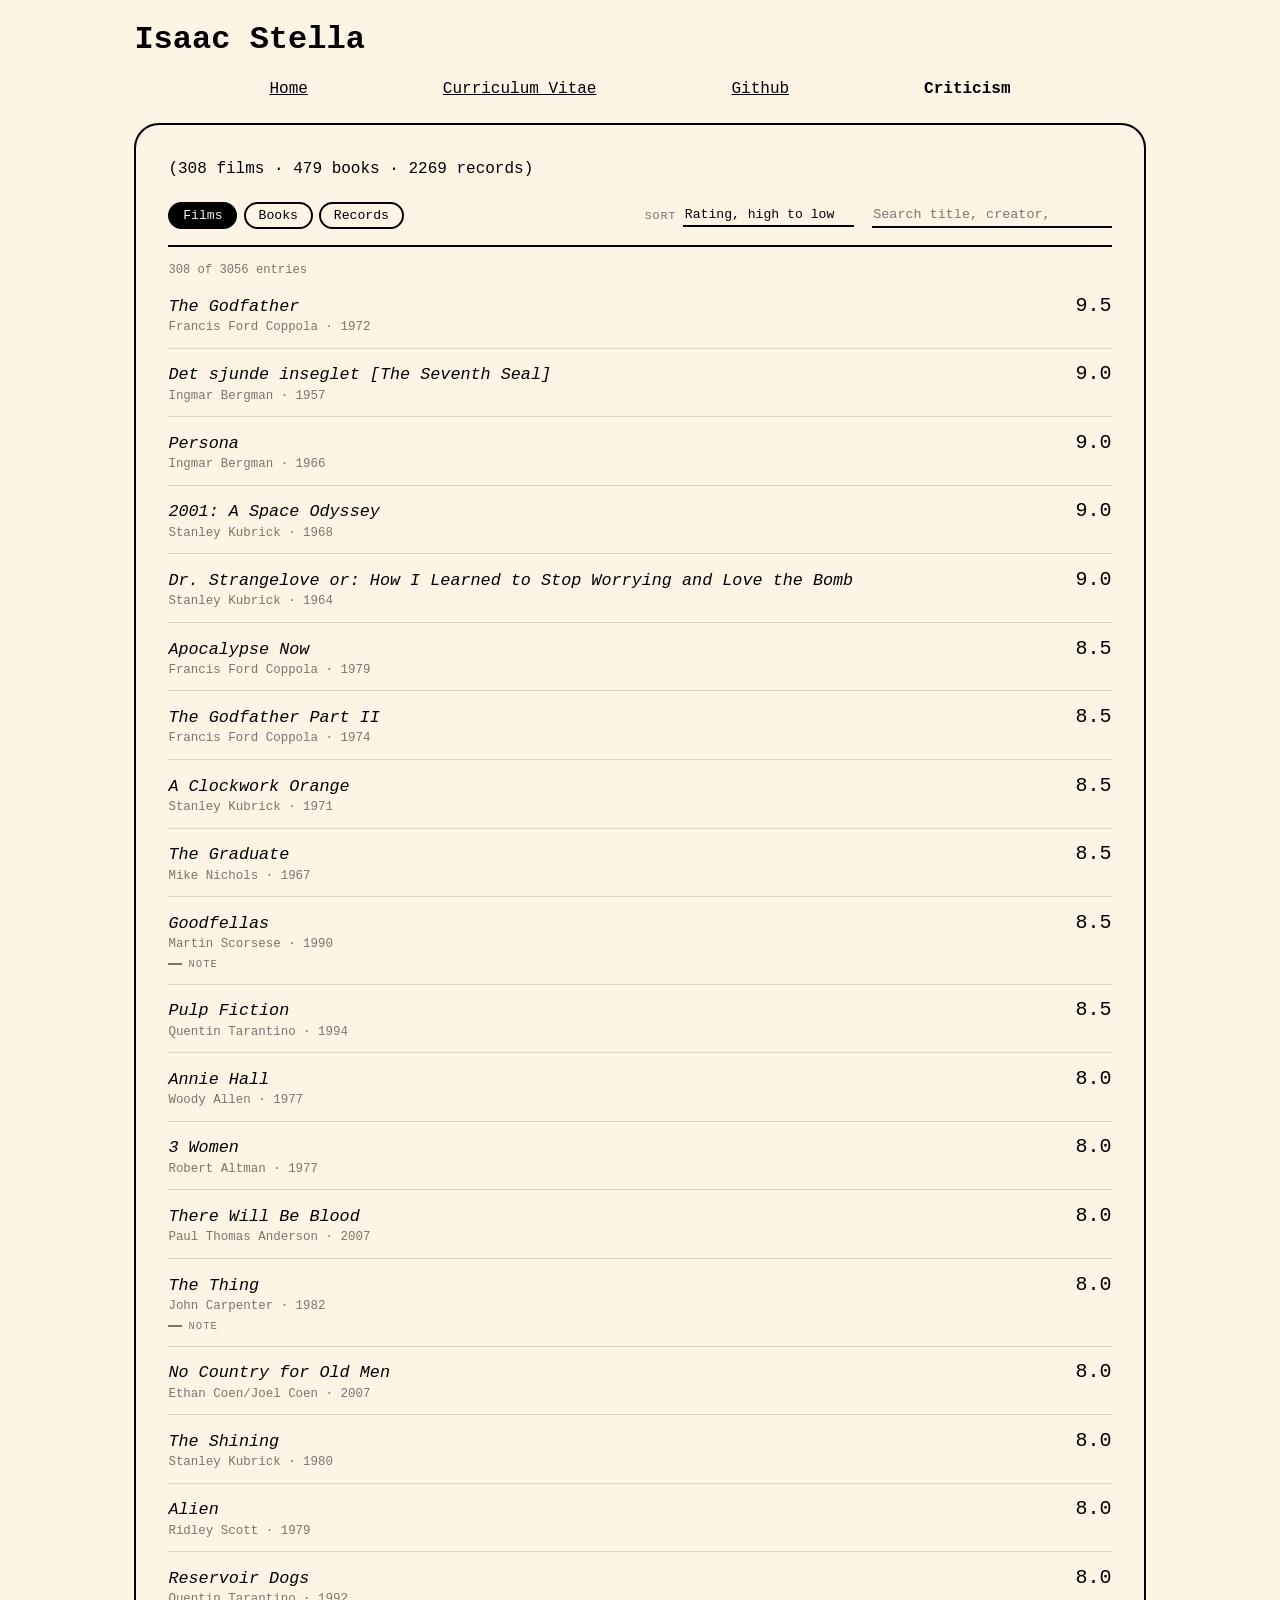
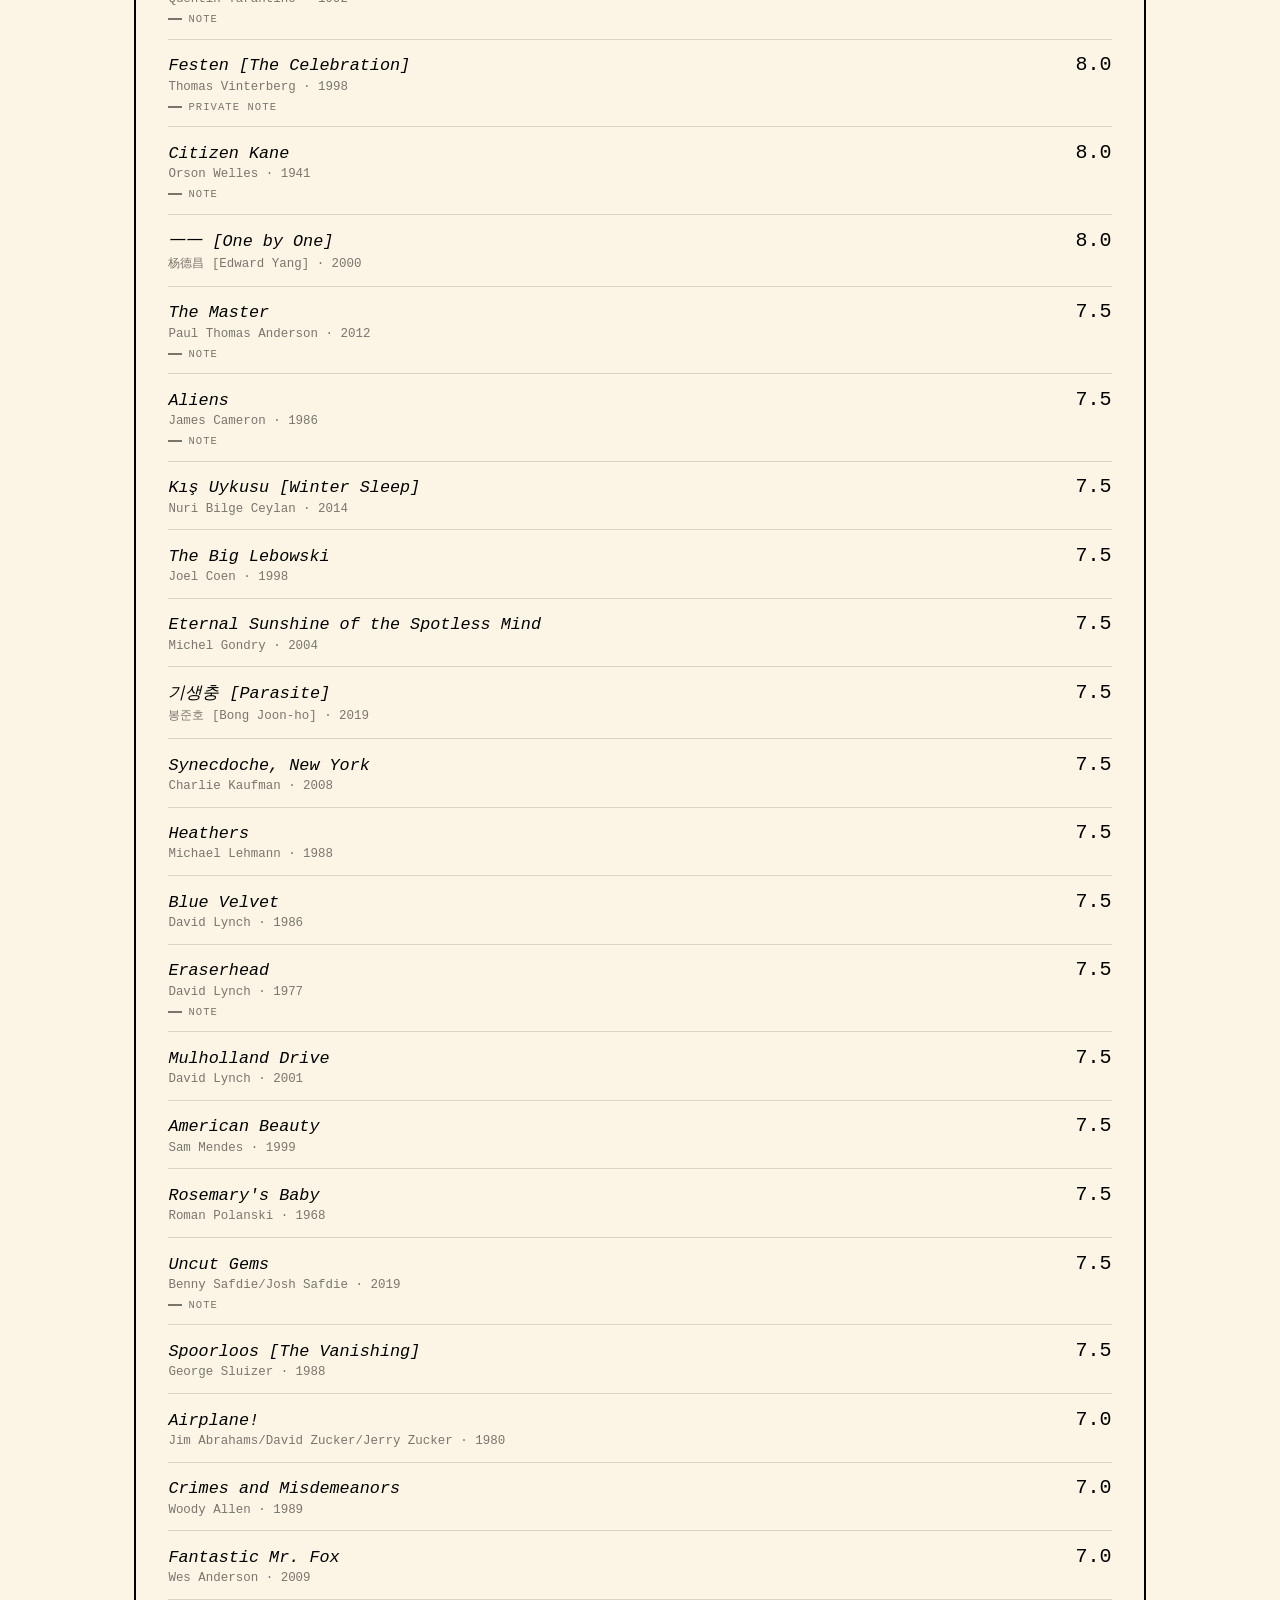
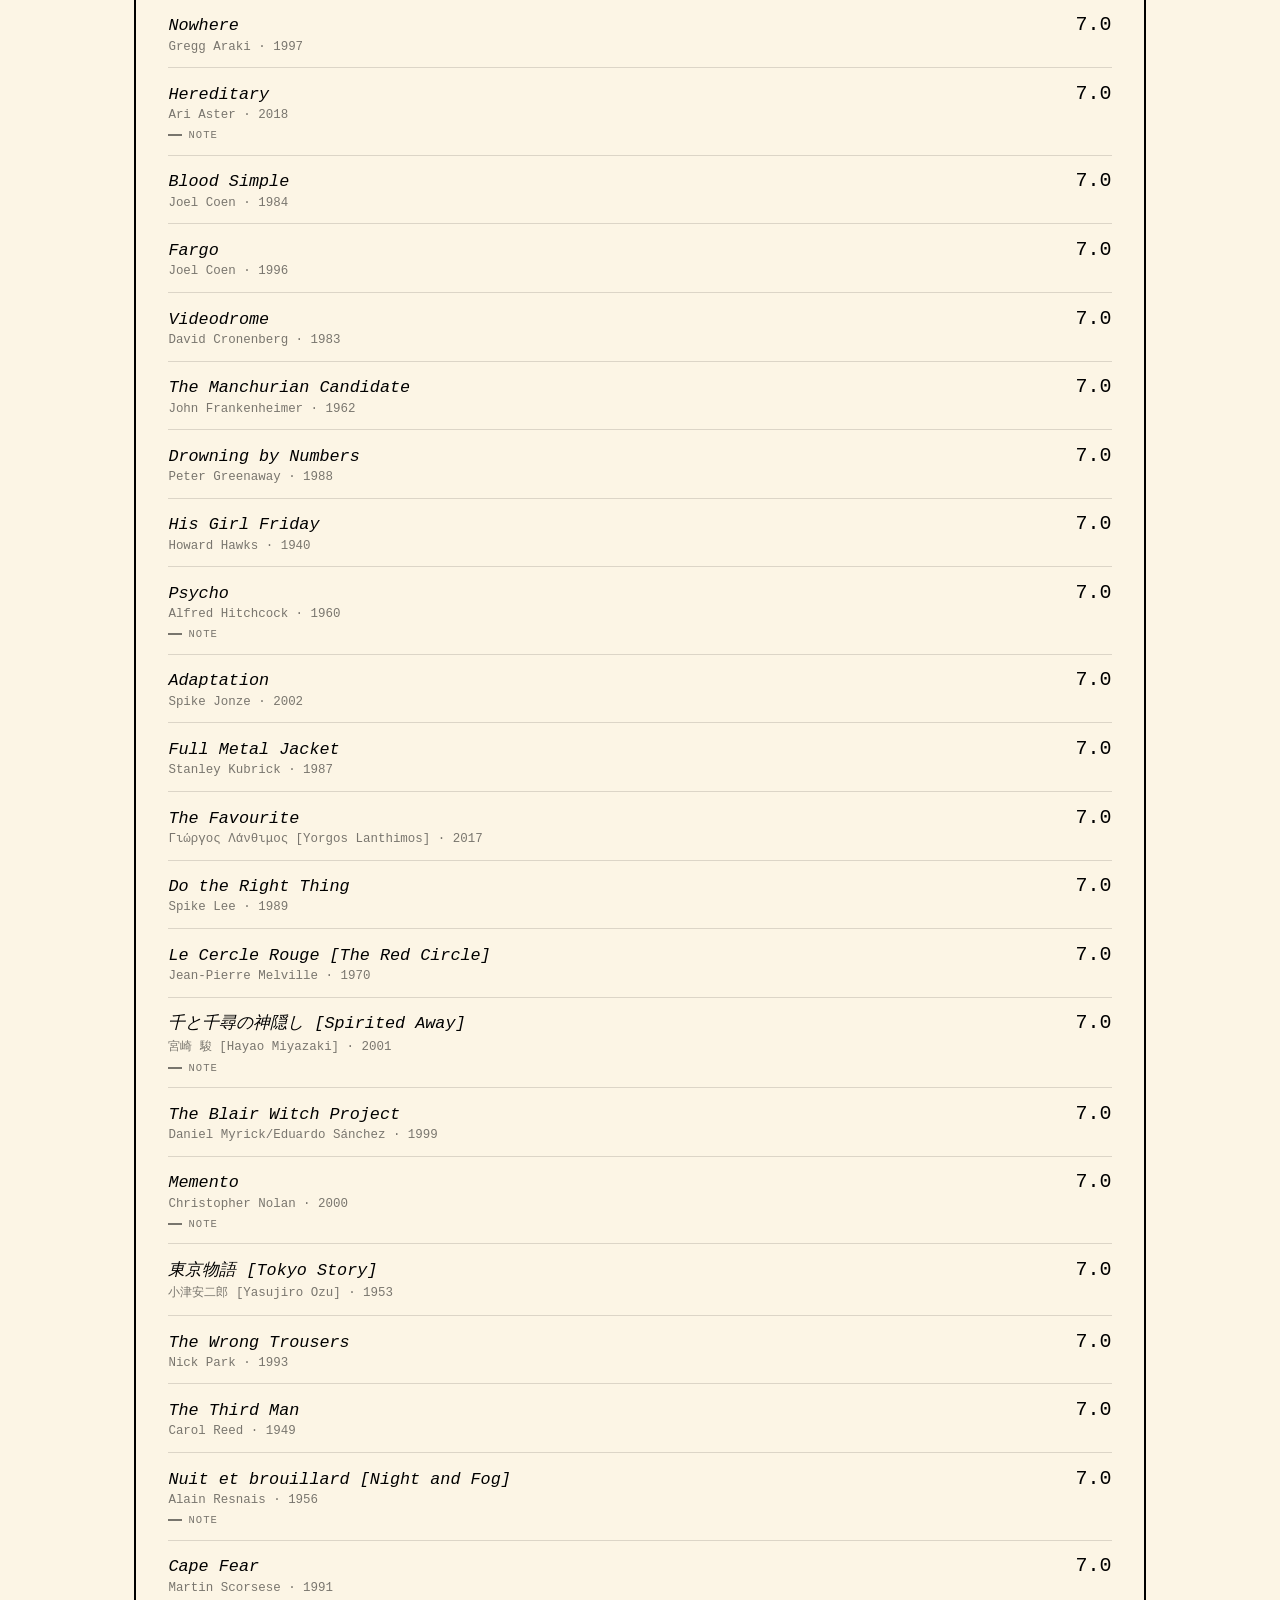
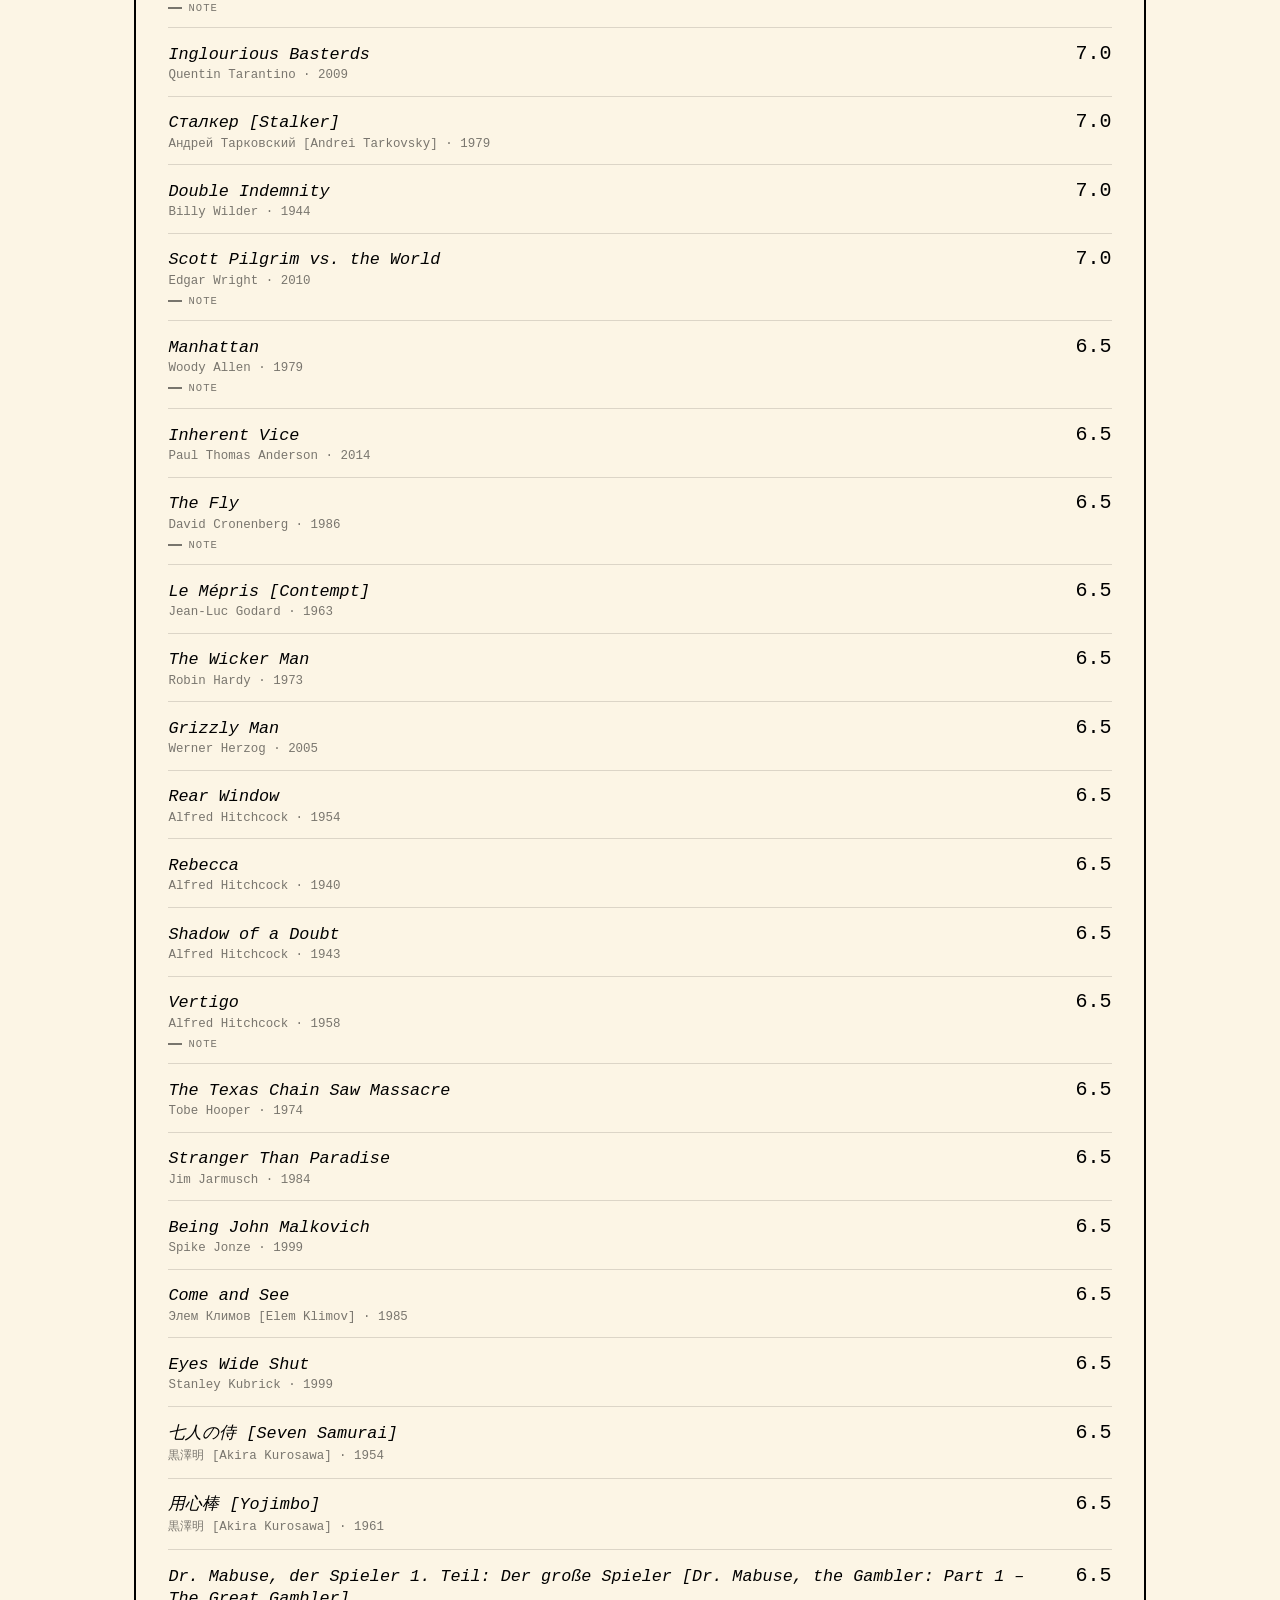
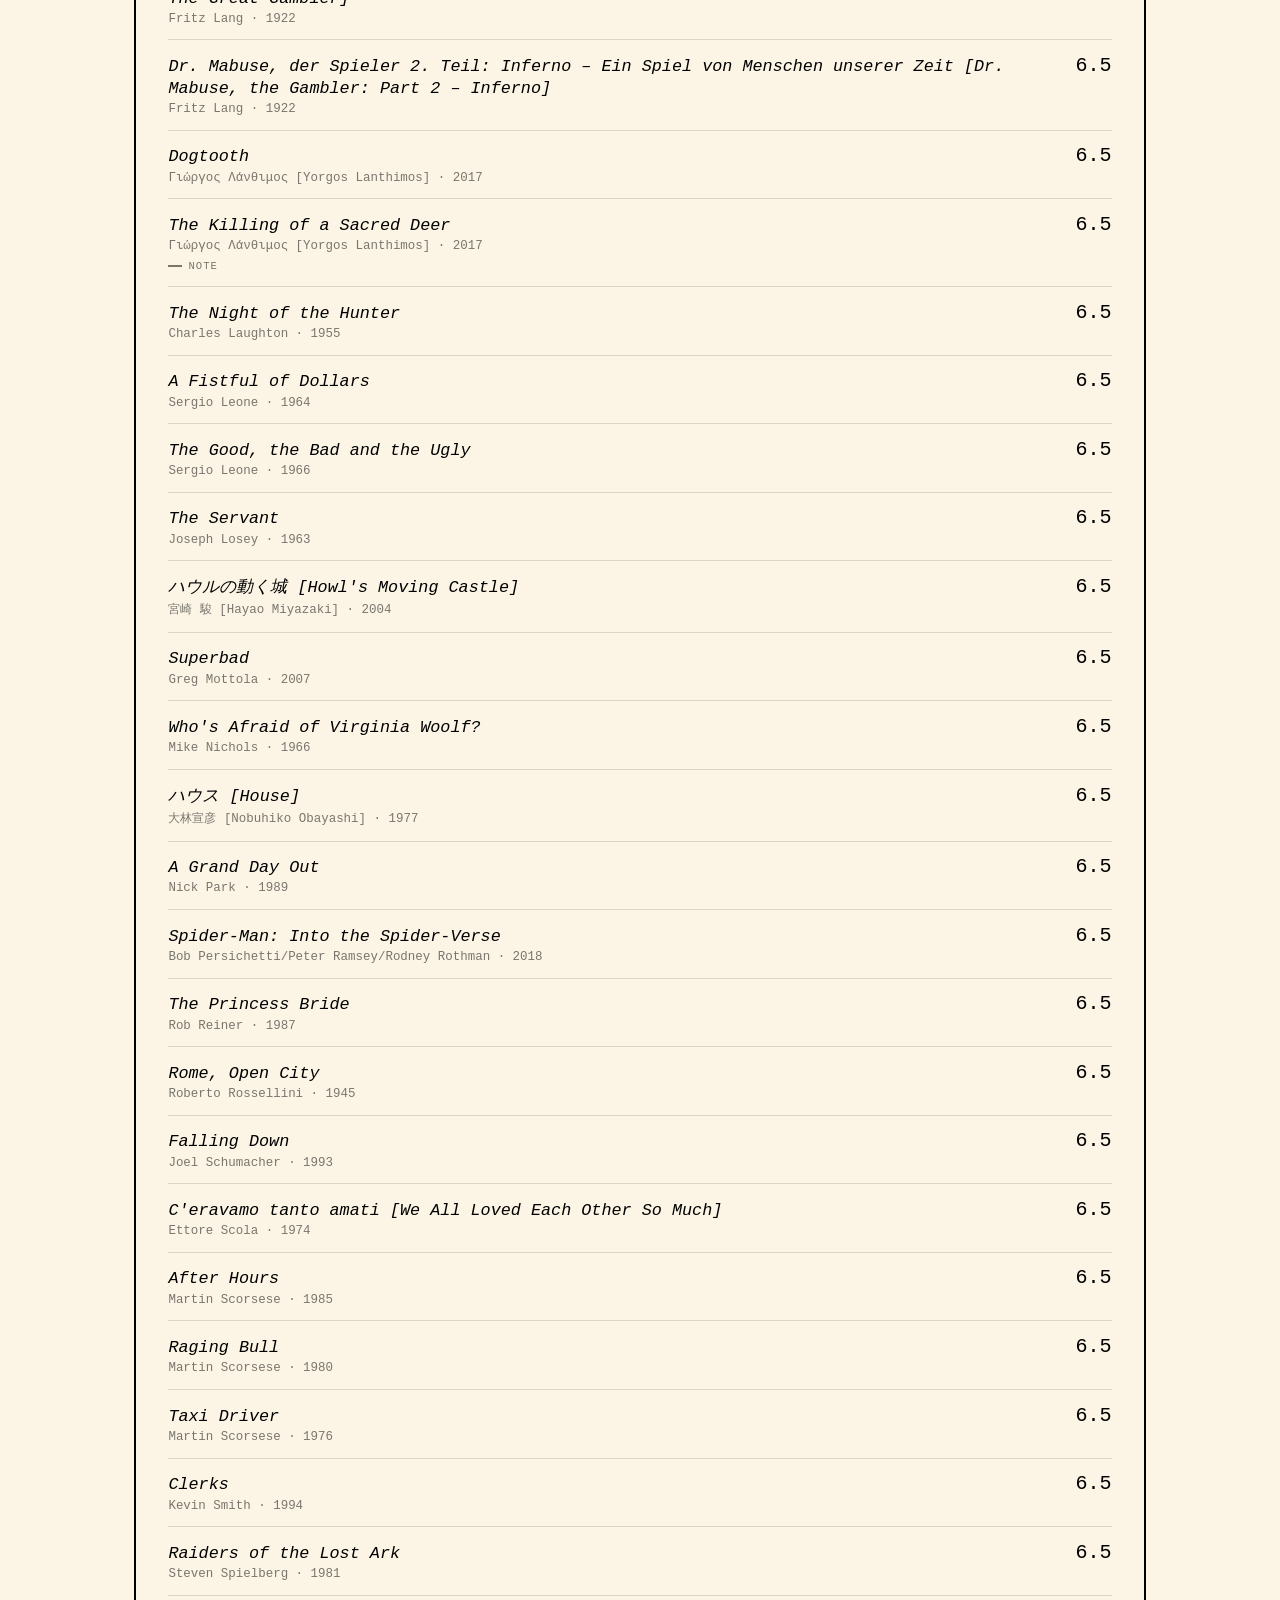
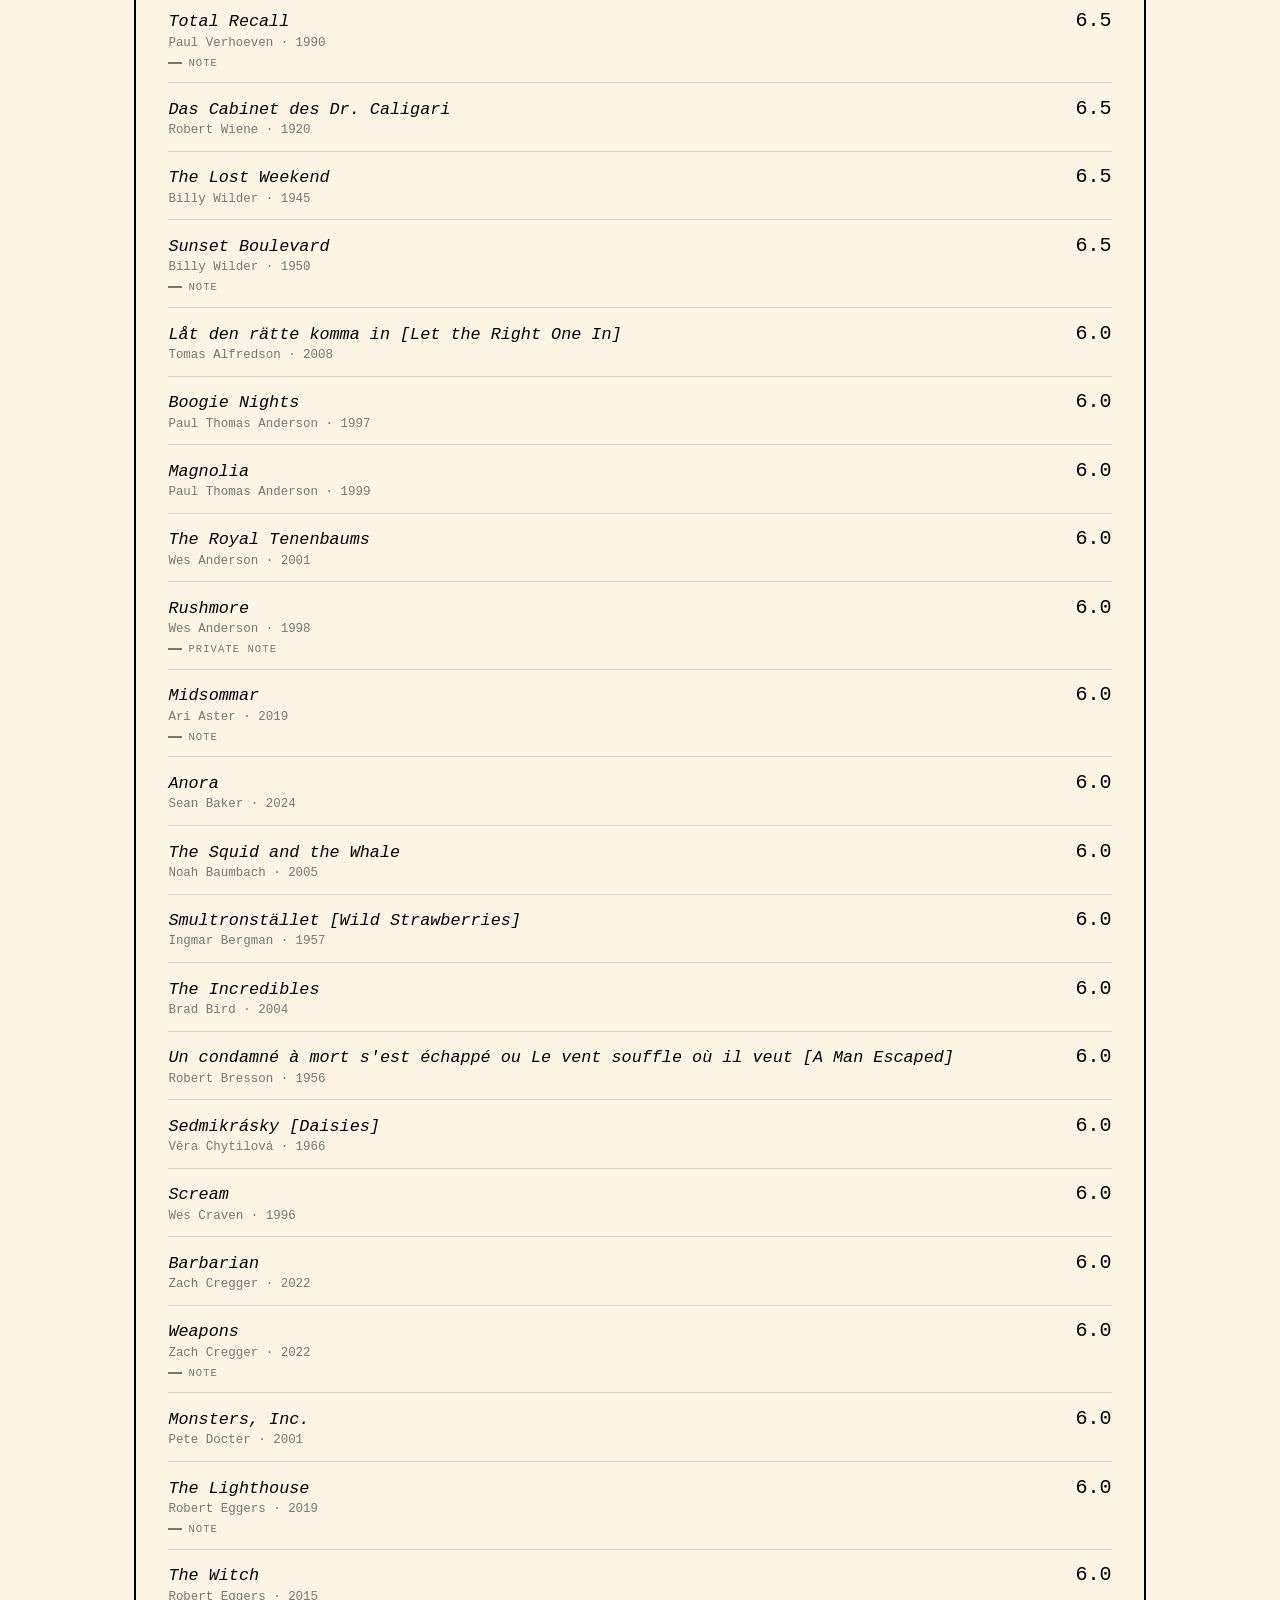
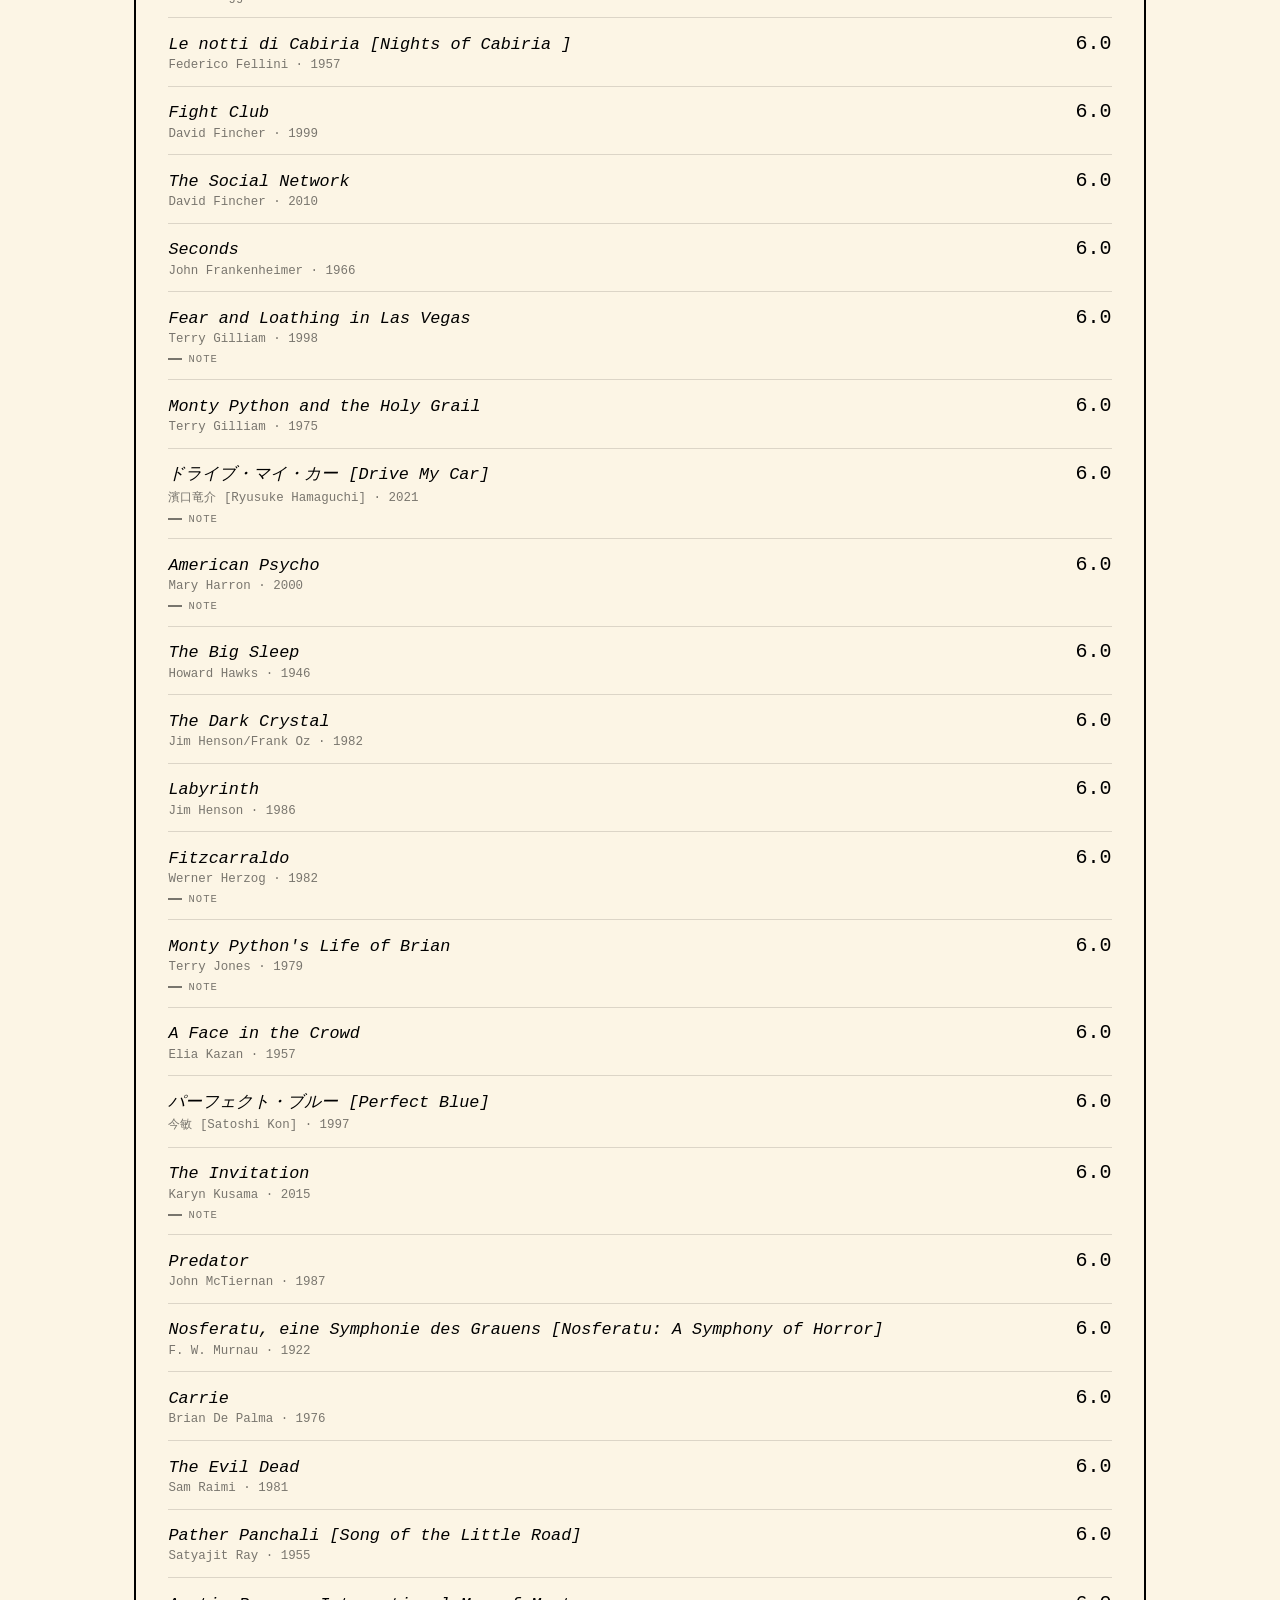
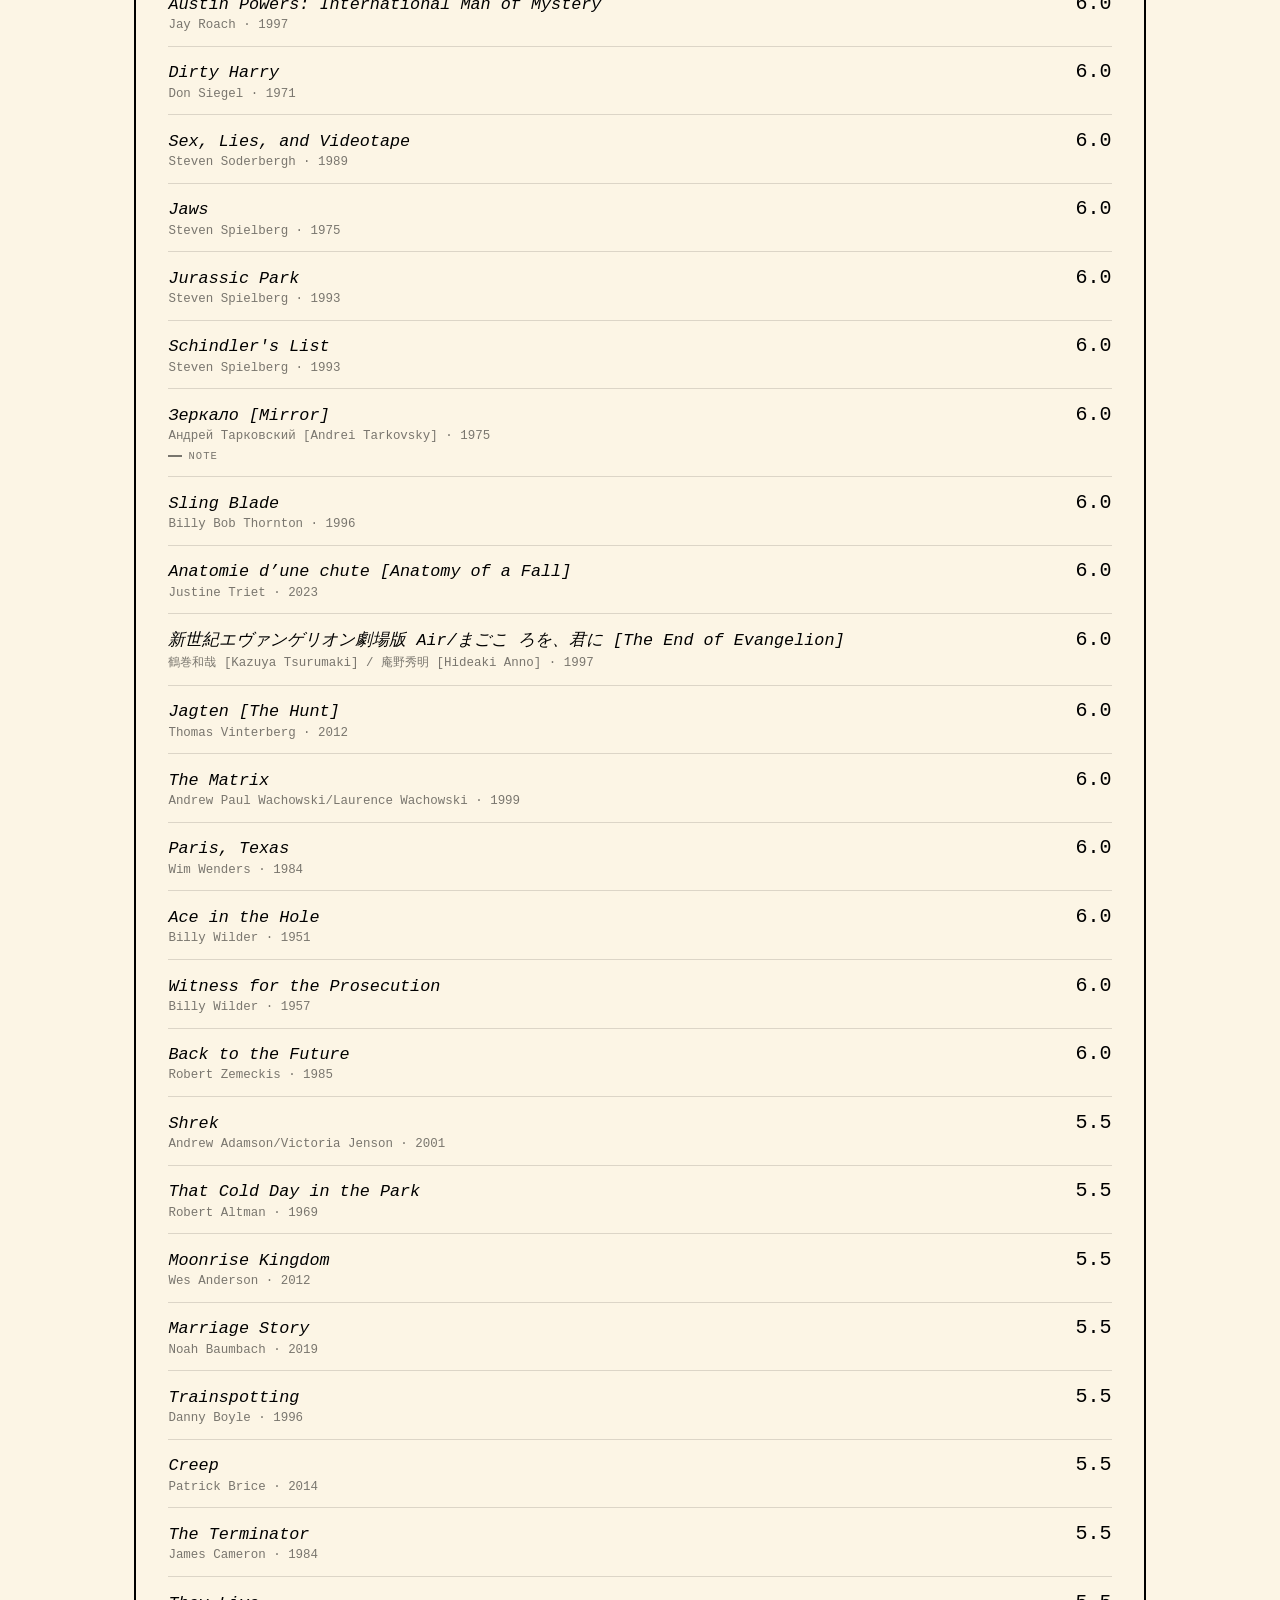
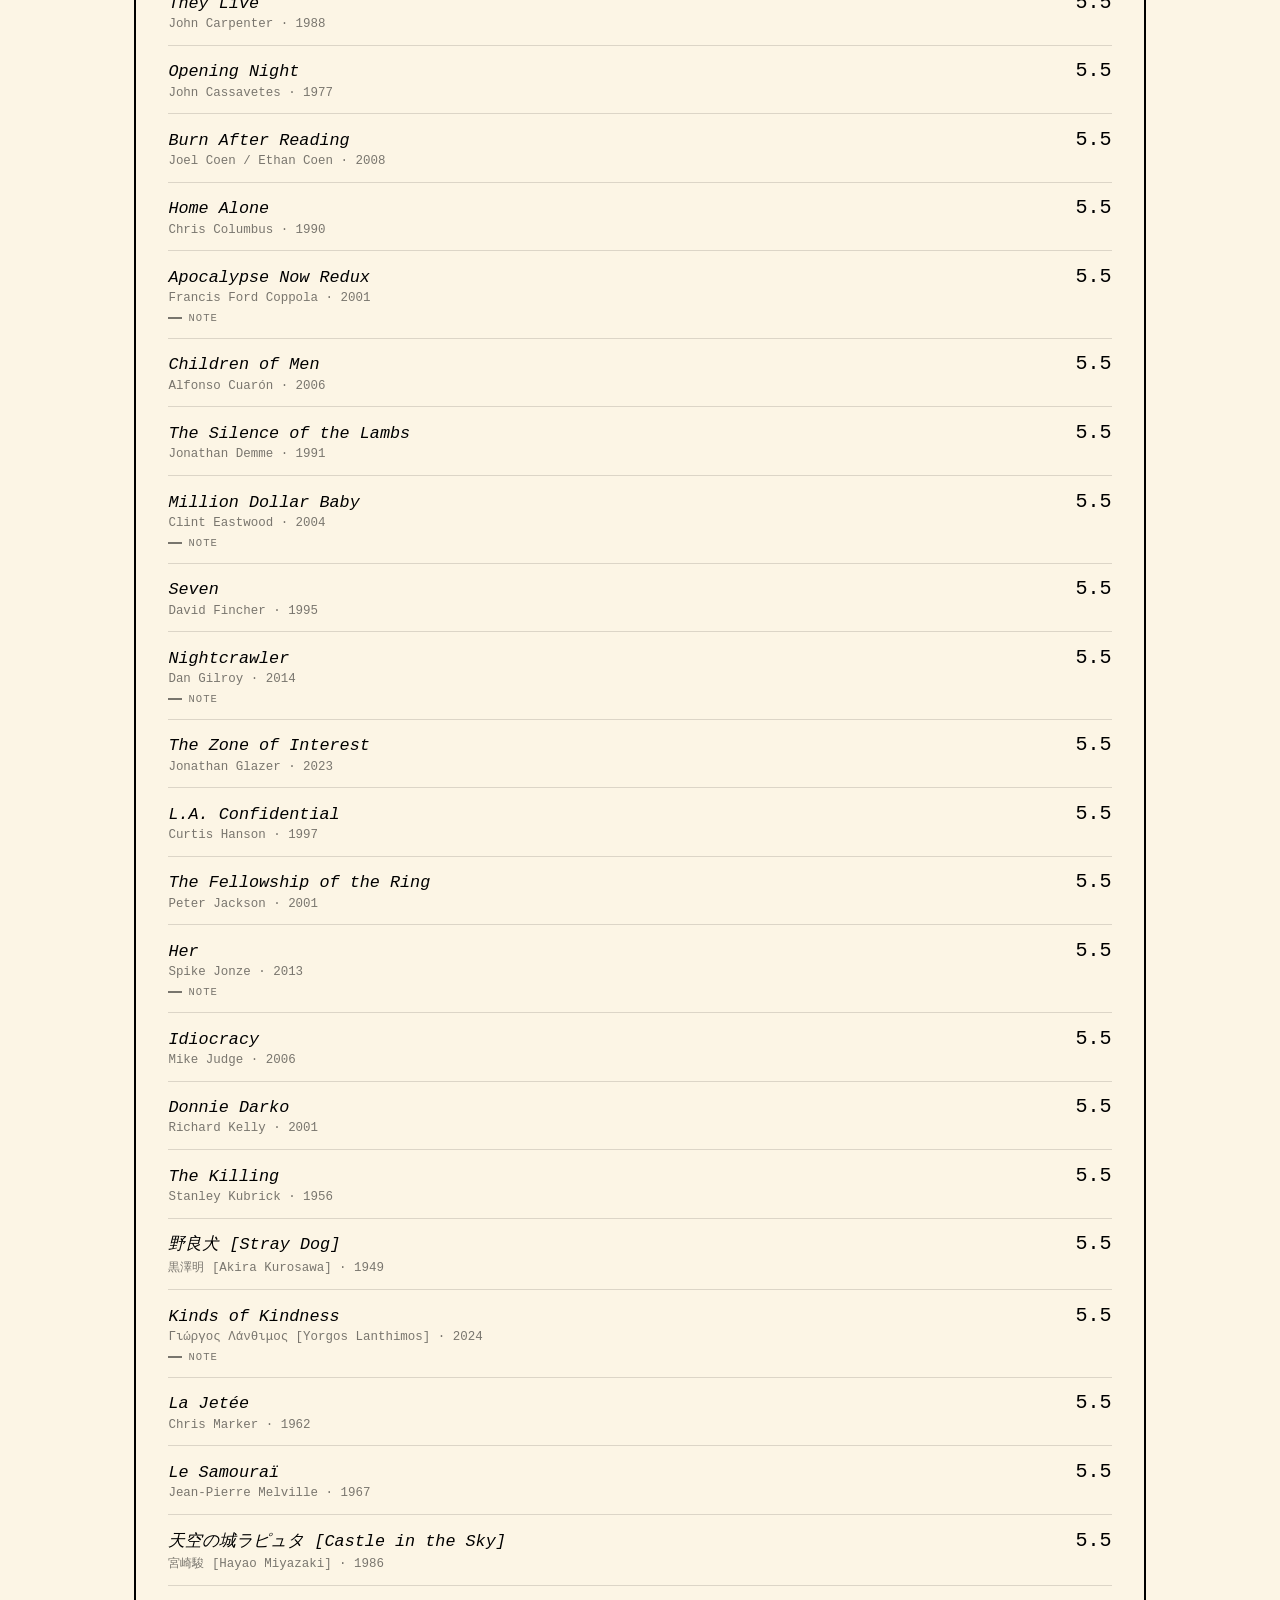
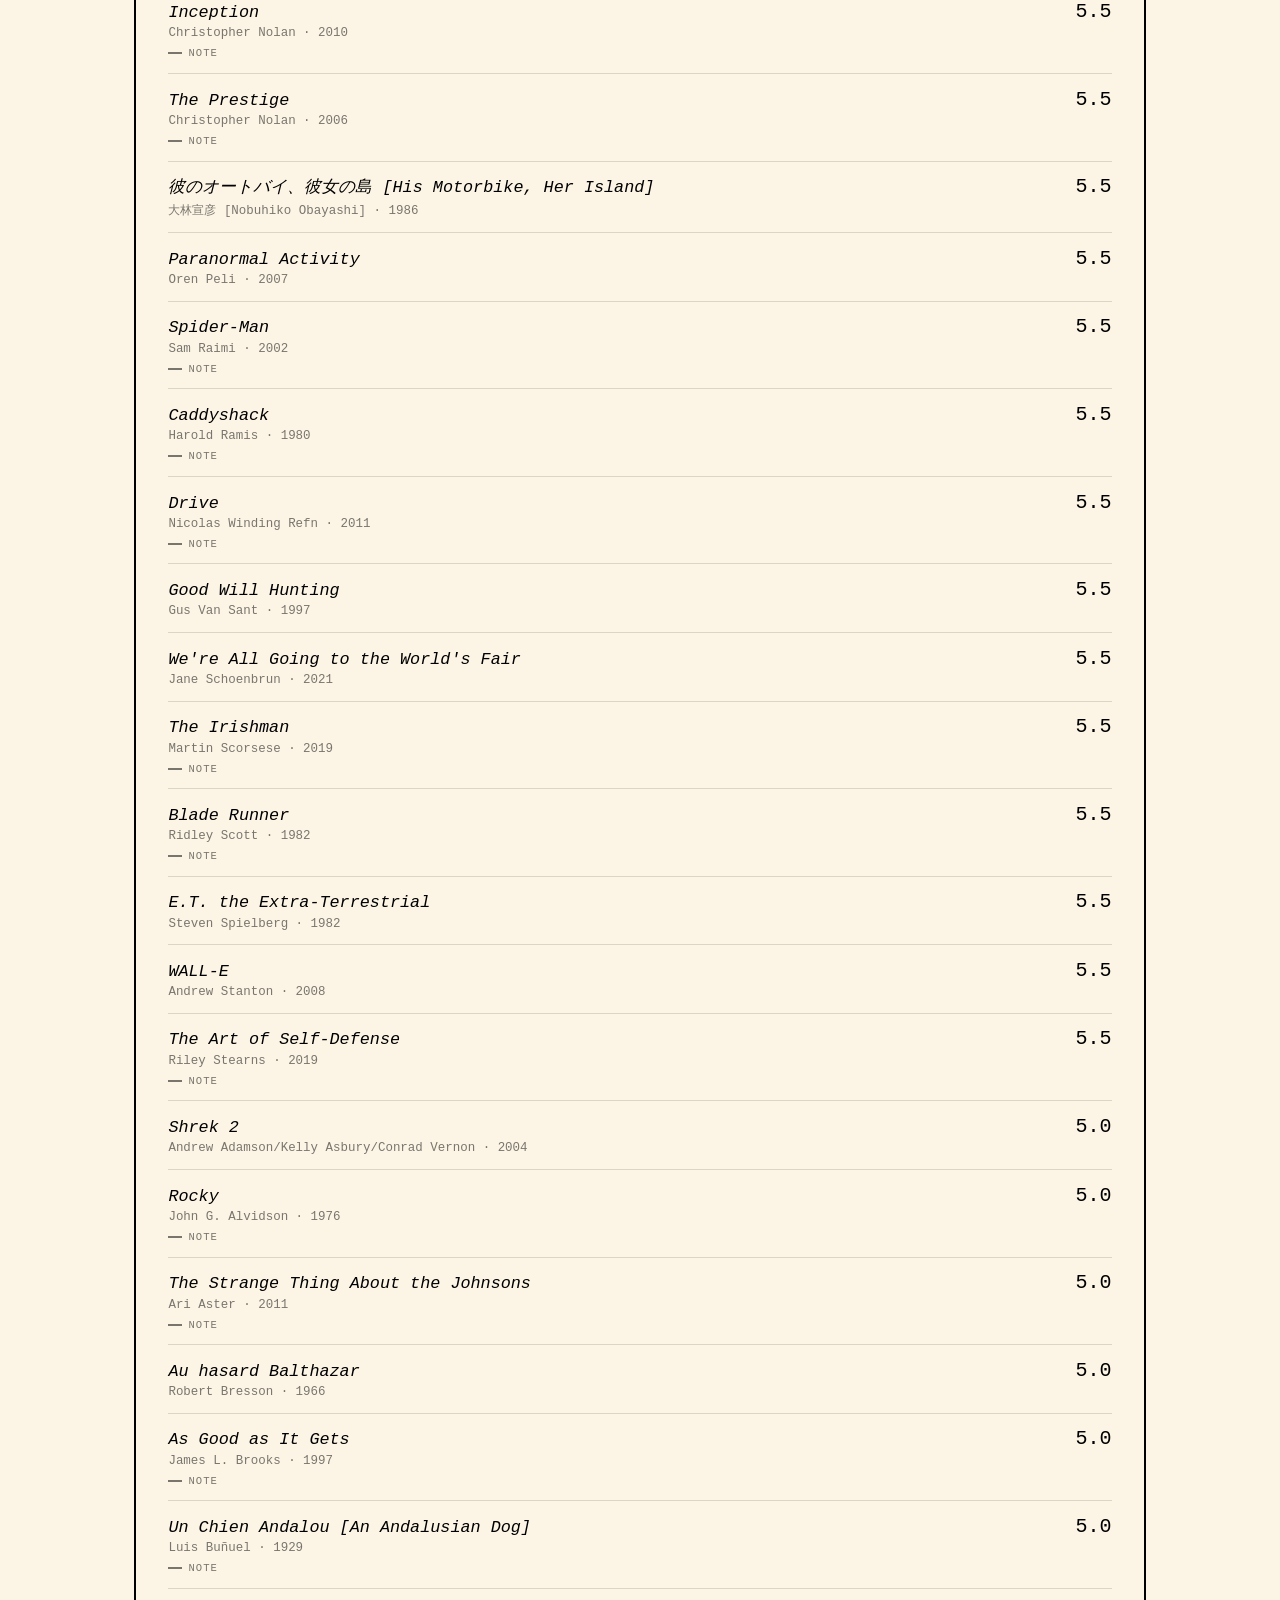
==== commit 0ff6239c: "Testing reviews." ====
--- a/Reviews/ratings.html
+++ b/Reviews/ratings.html
@@ -9,7 +9,7 @@
     </head>
 <link rel="icon" type="image/x-icon" href="../resources/fortier.webp">
 <style>
-  /* These rules mirror your style.css (Courier, cream + black, bordered
+  /* These rules mirror style.css (Courier, cream + black, bordered
      boxes) so this page matches the rest of the site. Colours run through a
      few CSS variables to keep future restyling in one place. */
   :root{
@@ -45,7 +45,7 @@
   .navbar a{color:inherit}
   .navbar a[aria-current="page"]{font-weight:bold;text-decoration:none}
 
-  /* ---- the catalogue box (your .box, a little wider for a data view) --- */
+  /* ---- the catalogue box (the .box, a little wider for a data view) --- */
   .catalogue{
     margin:1.6rem 0;
     border:2px solid var(--fg);
@@ -174,7 +174,7 @@
     </header>
 
     <section class="catalogue" aria-label="Ratings and reviews">
-      <p class="lede">A record of my taste: films, books, and records, graded on a ten&#8209;point scale and here and there annotated. <span id="masthead-counts"></span></p>
+      <p class="lede"> <span id="masthead-counts"></span></p>
 
       <div class="controls">
         <div class="filters" role="group" aria-label="Filter by medium">
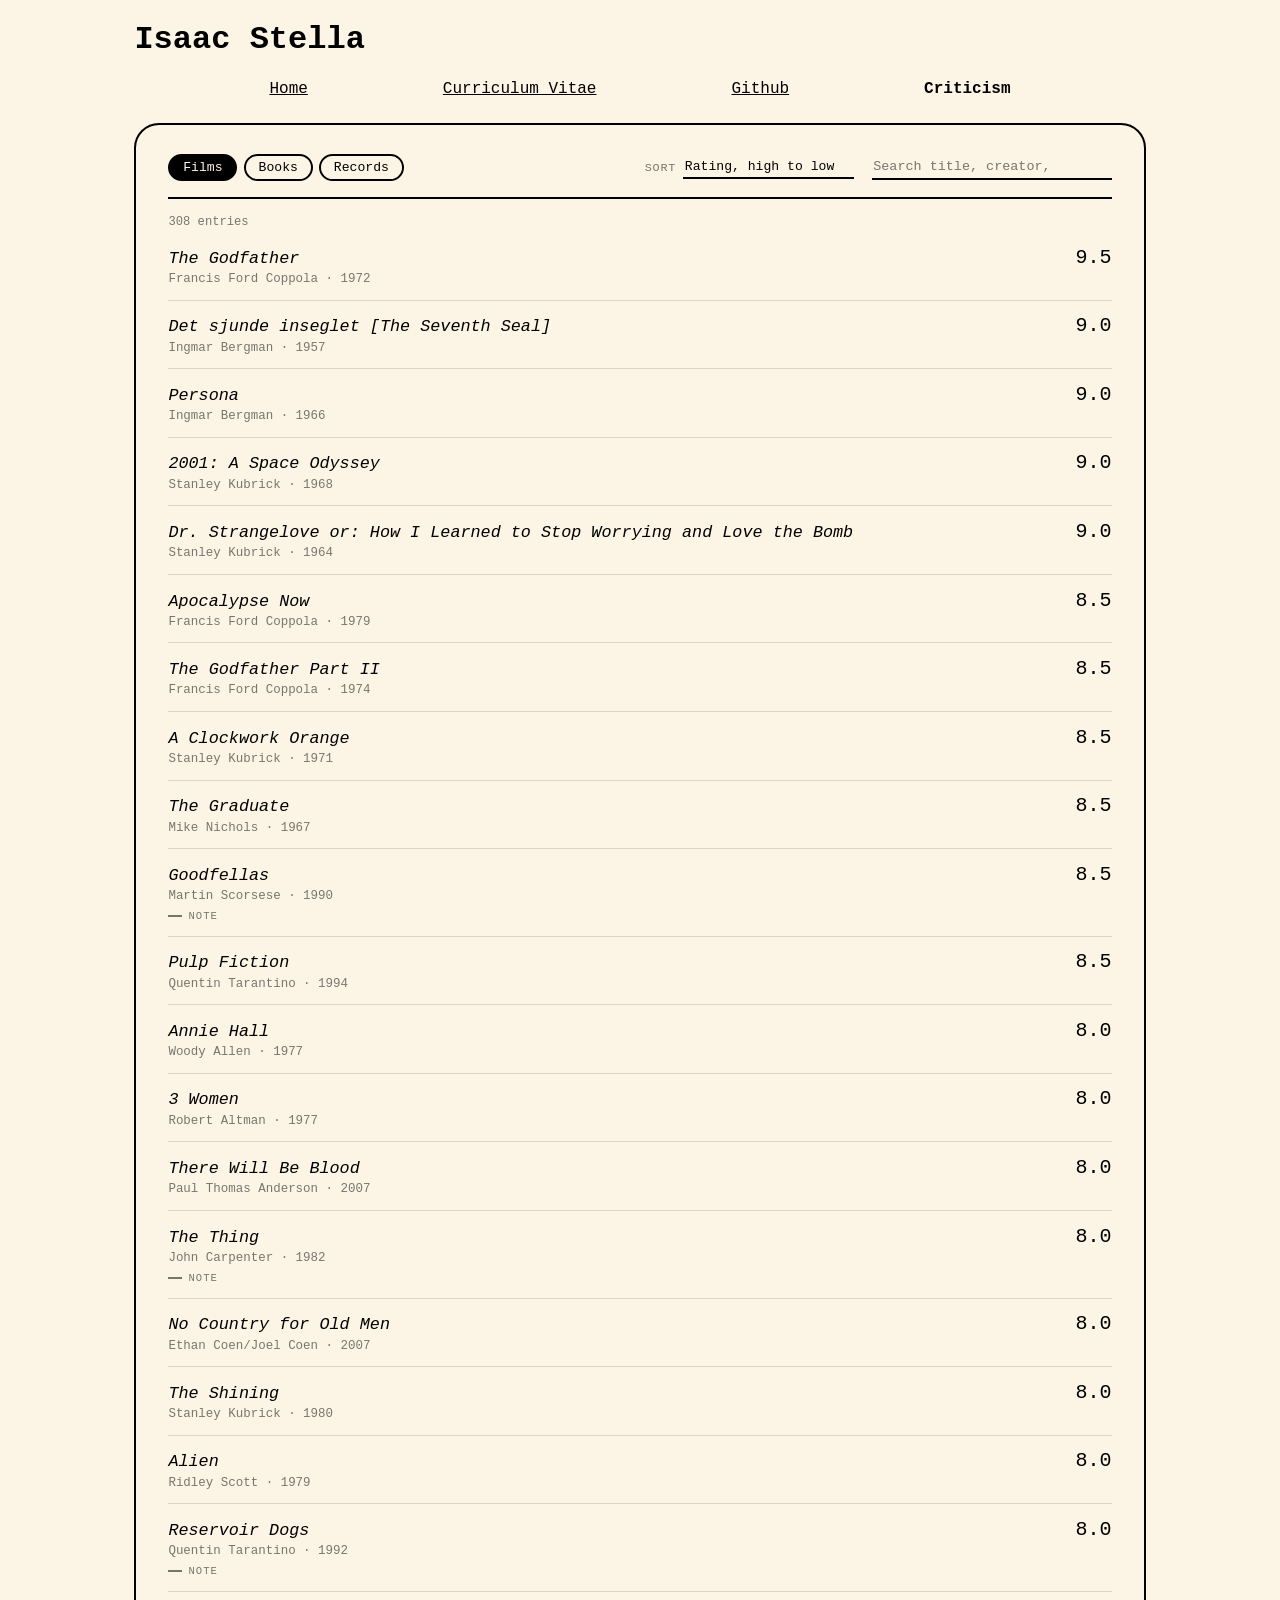
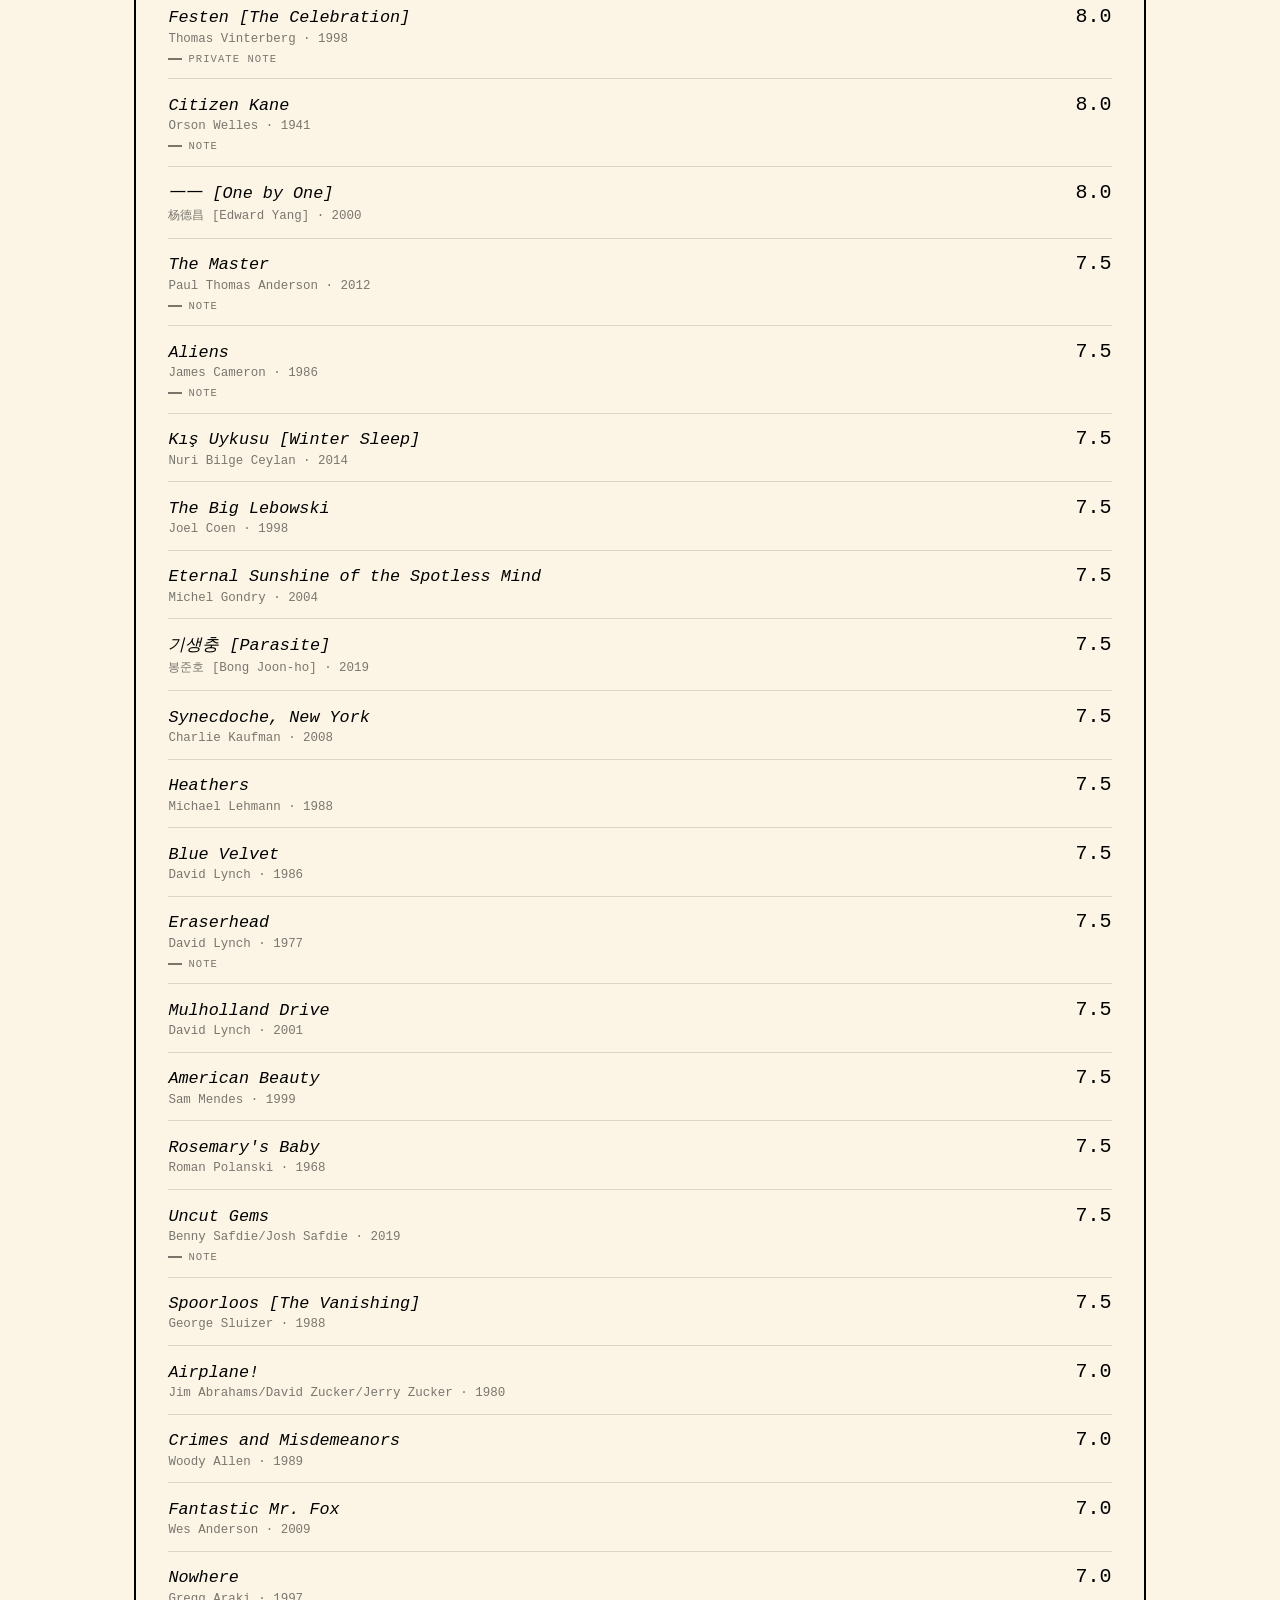
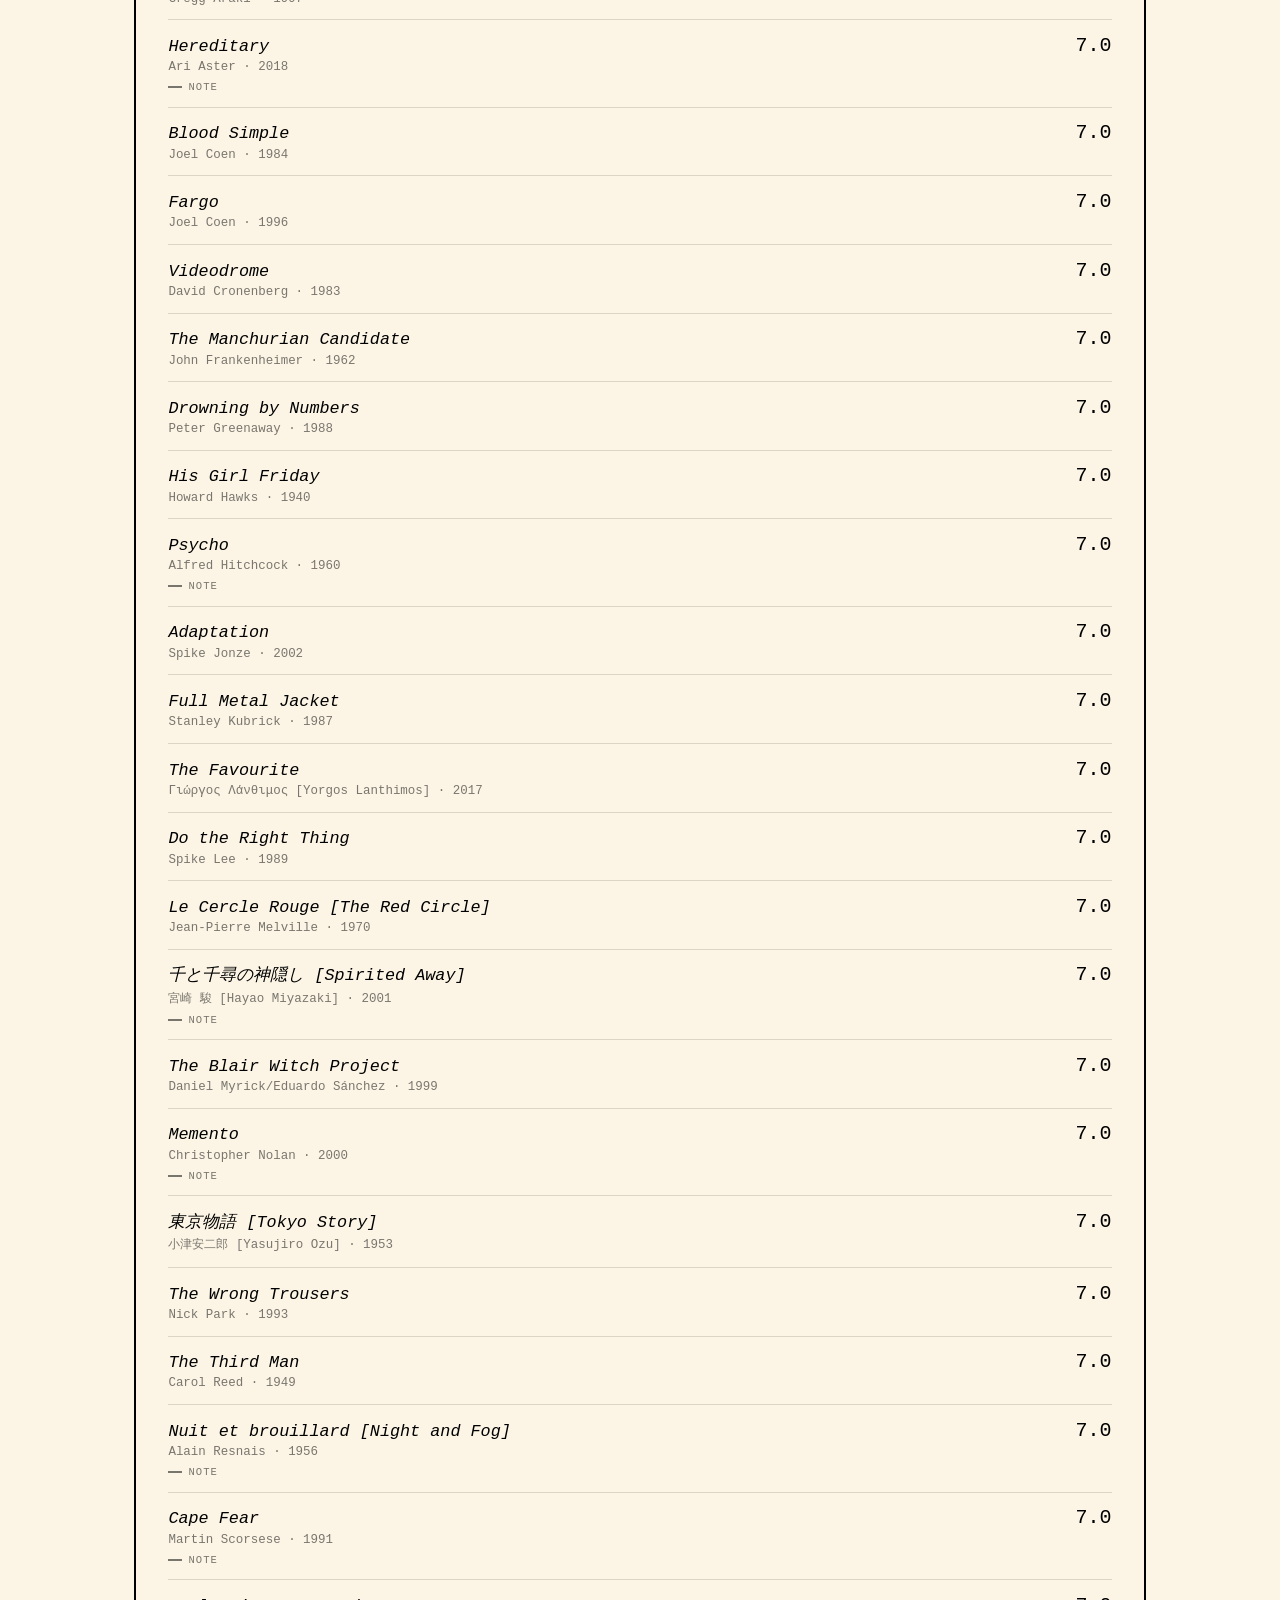
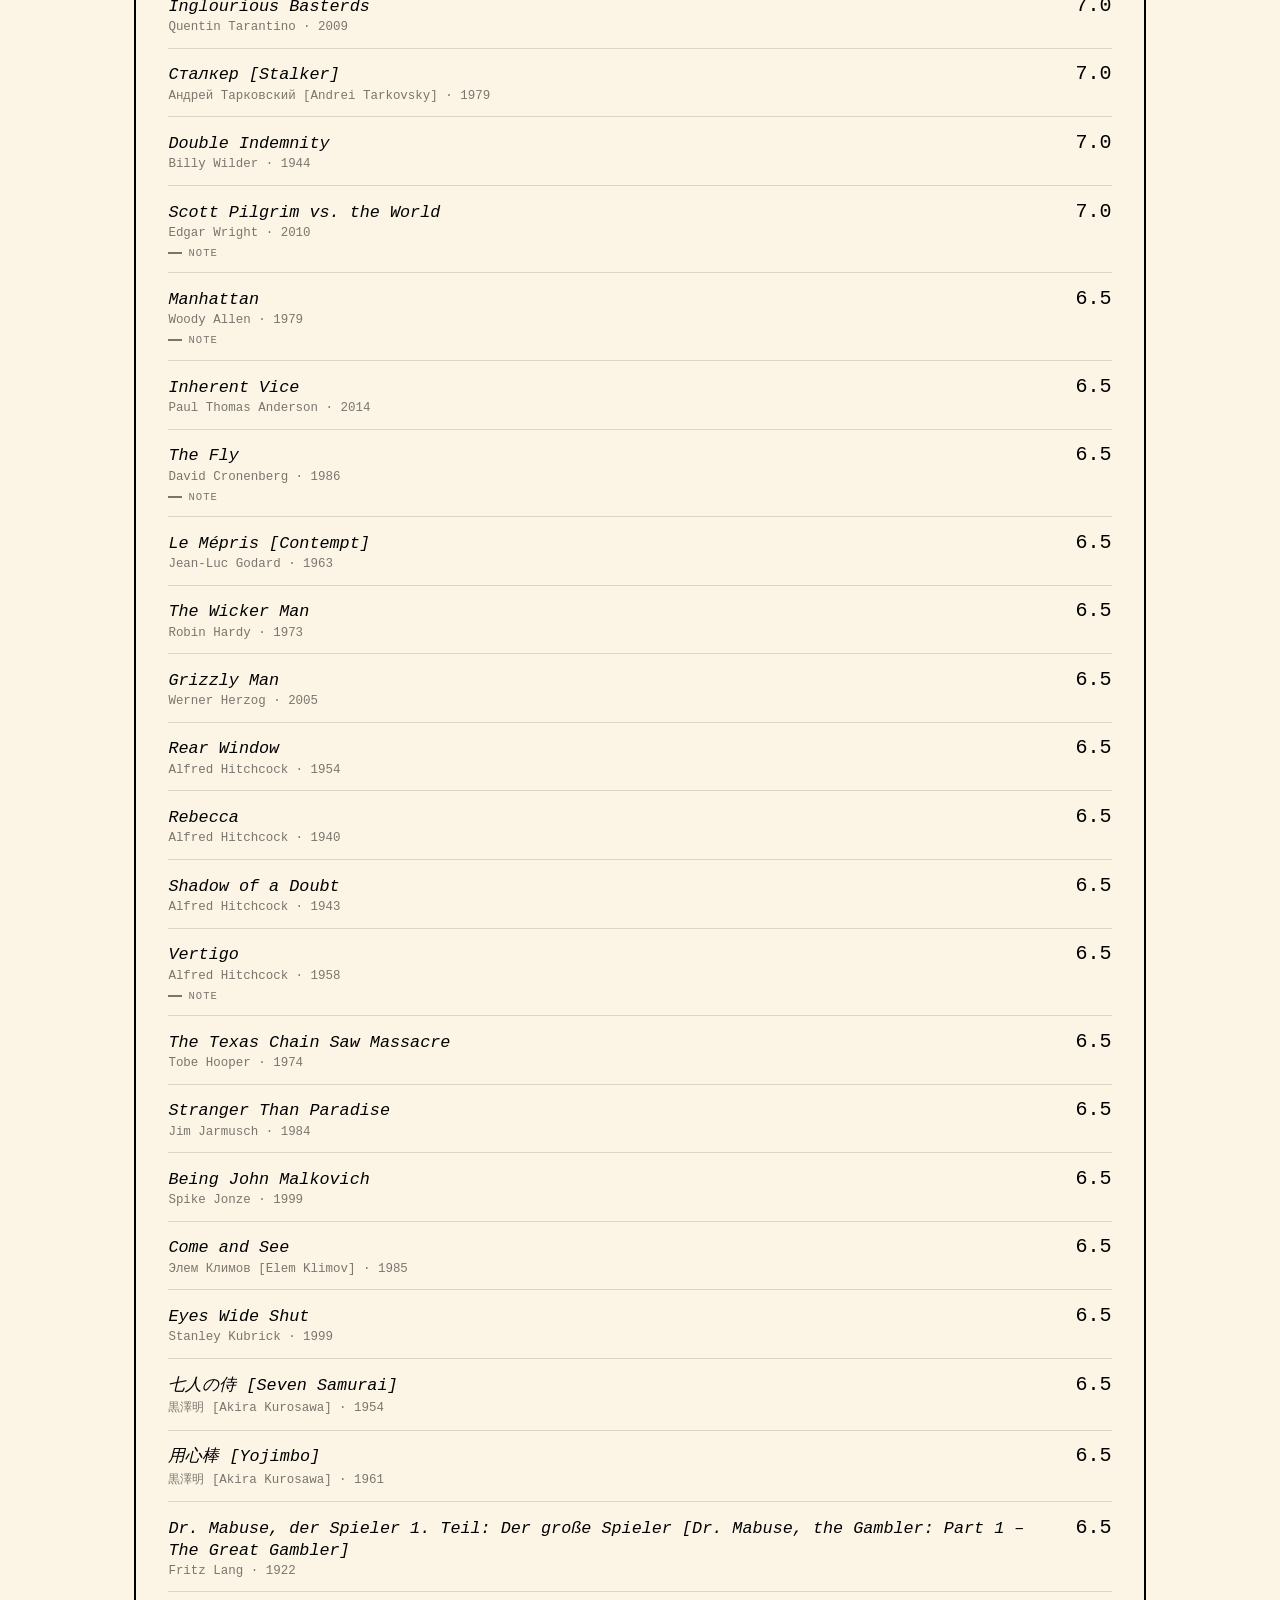
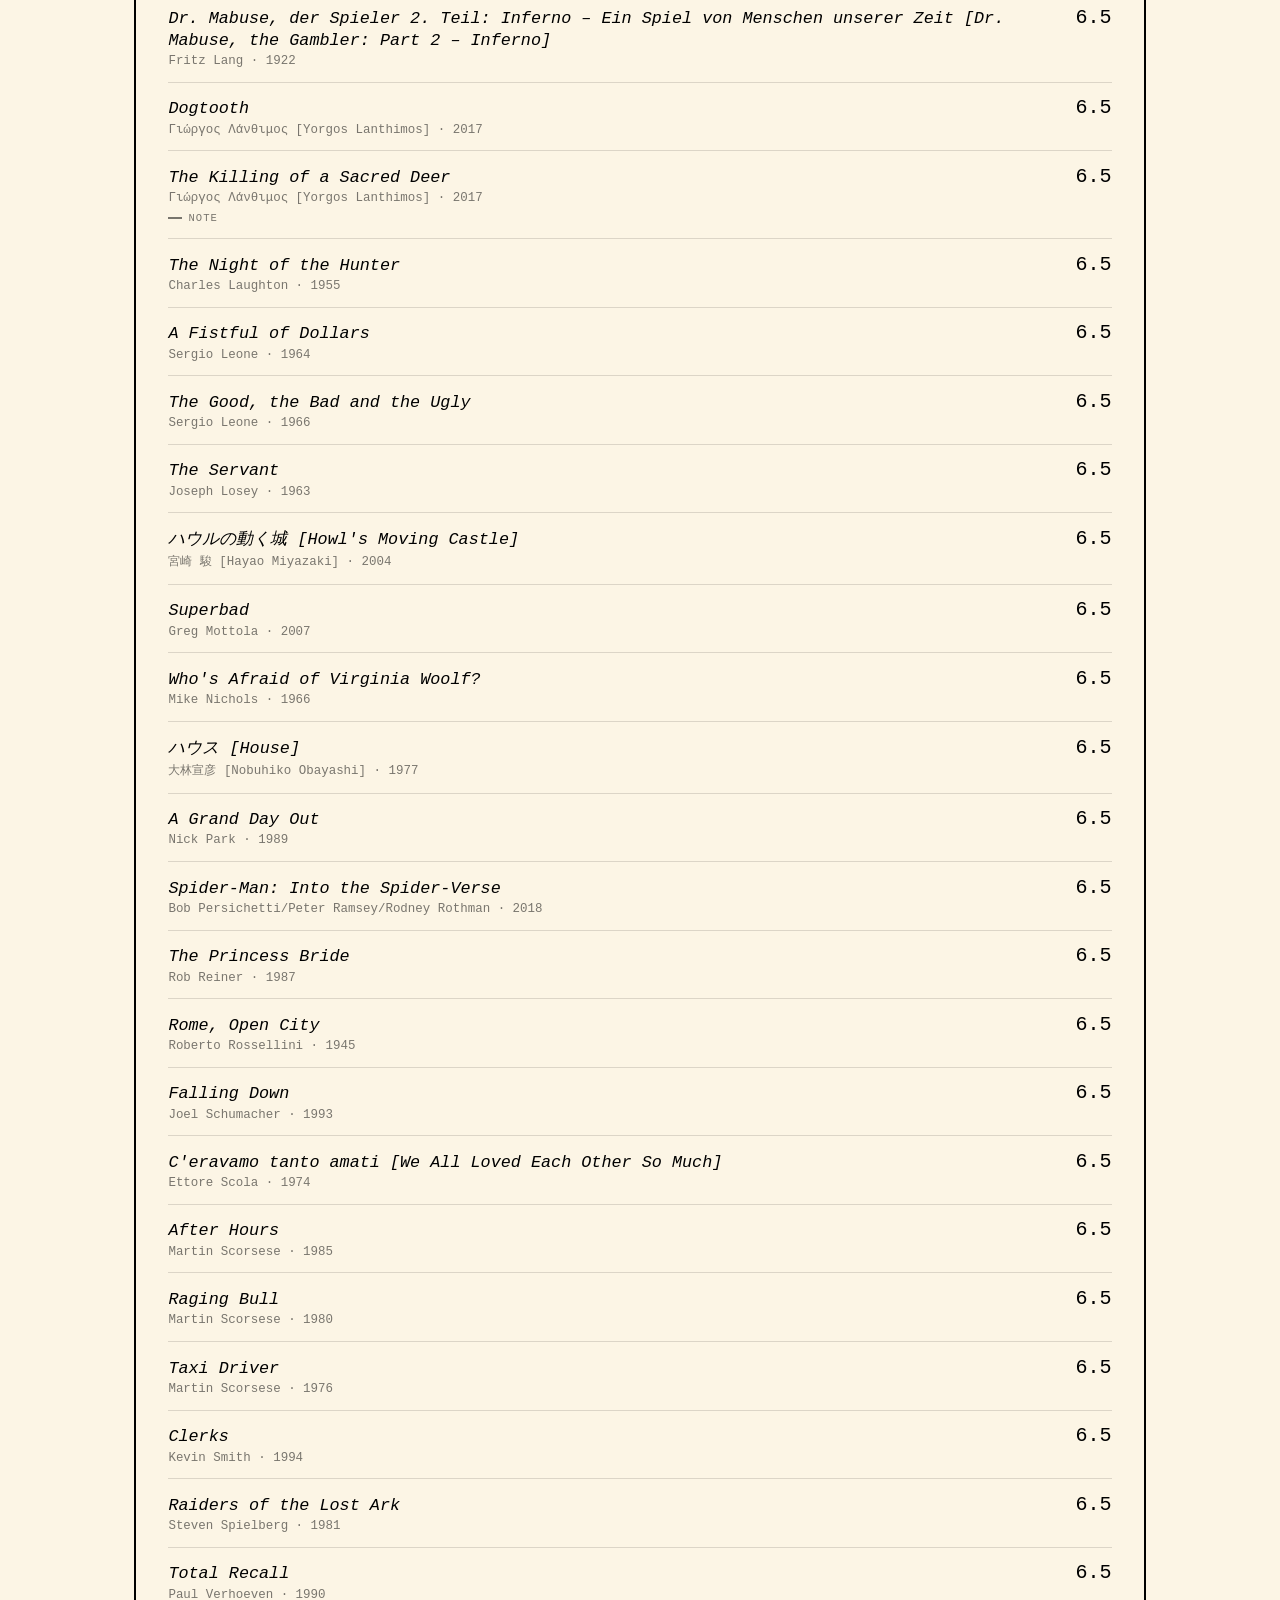
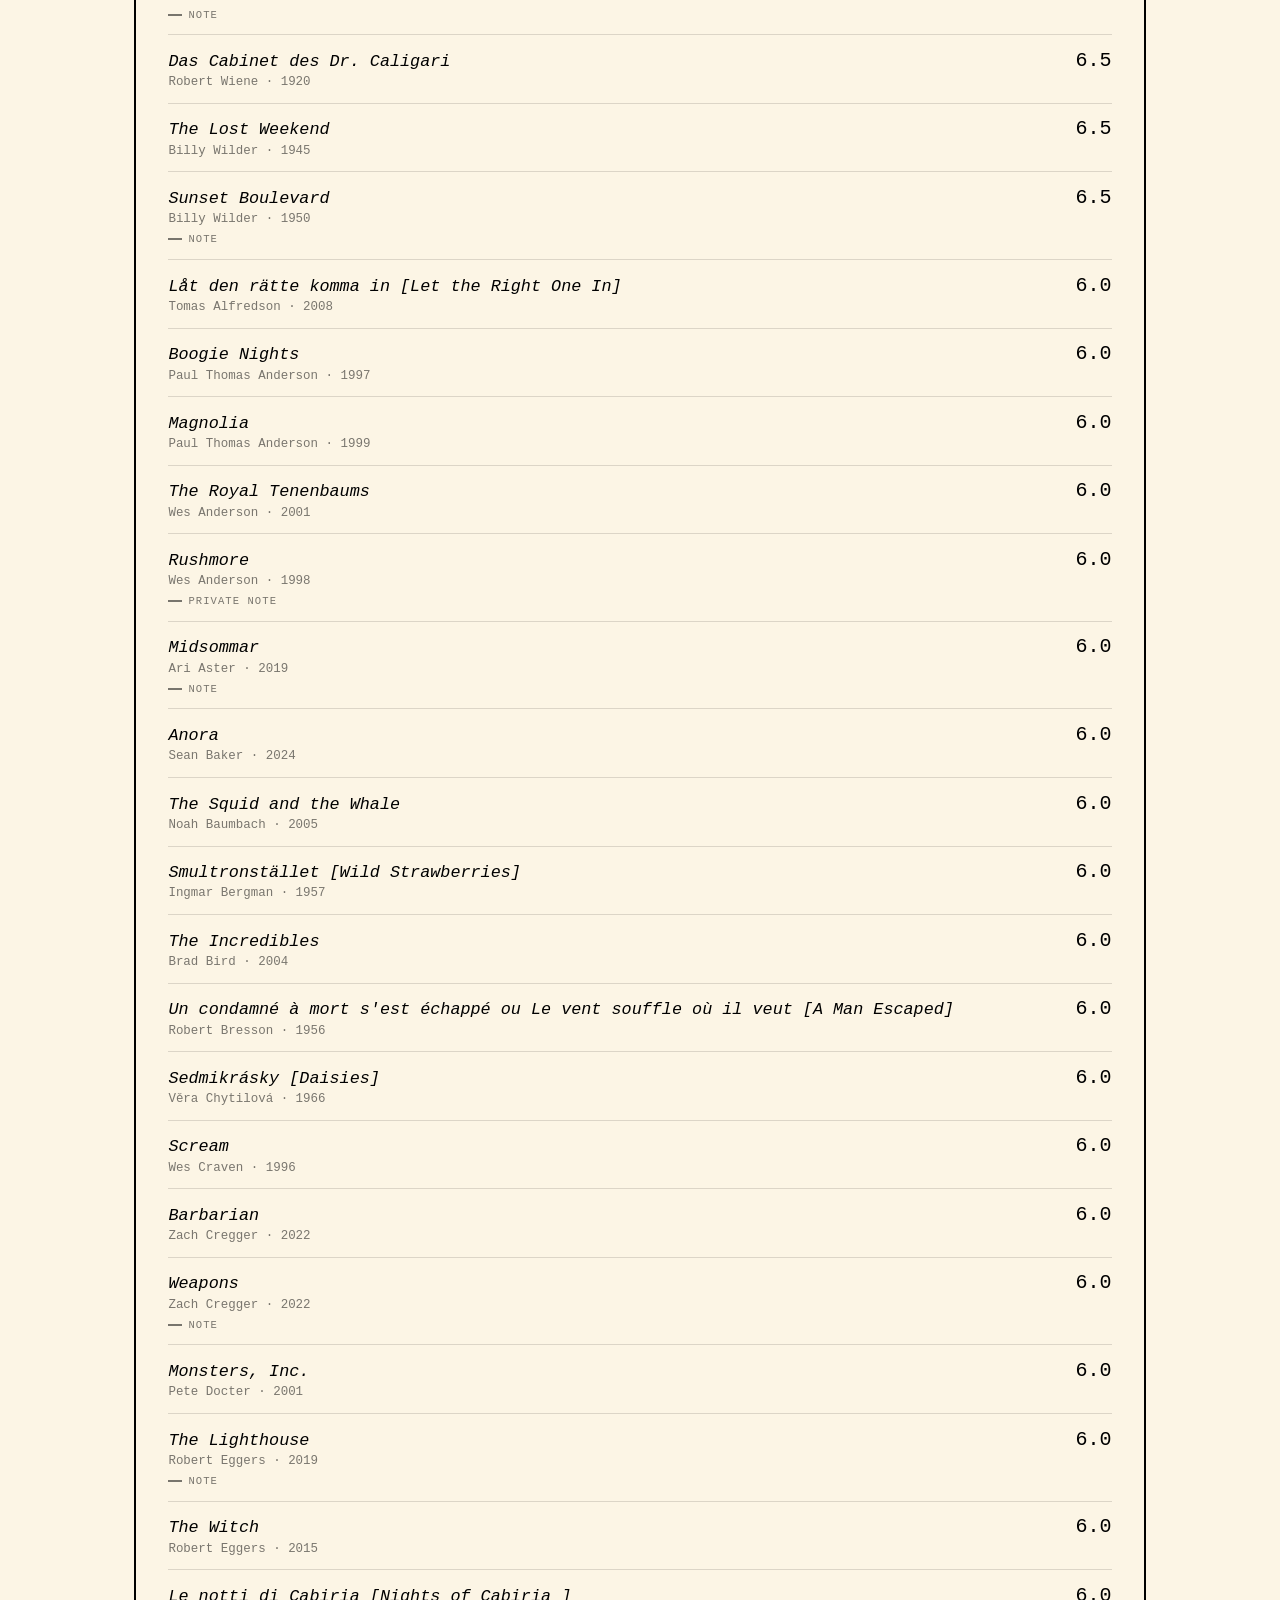
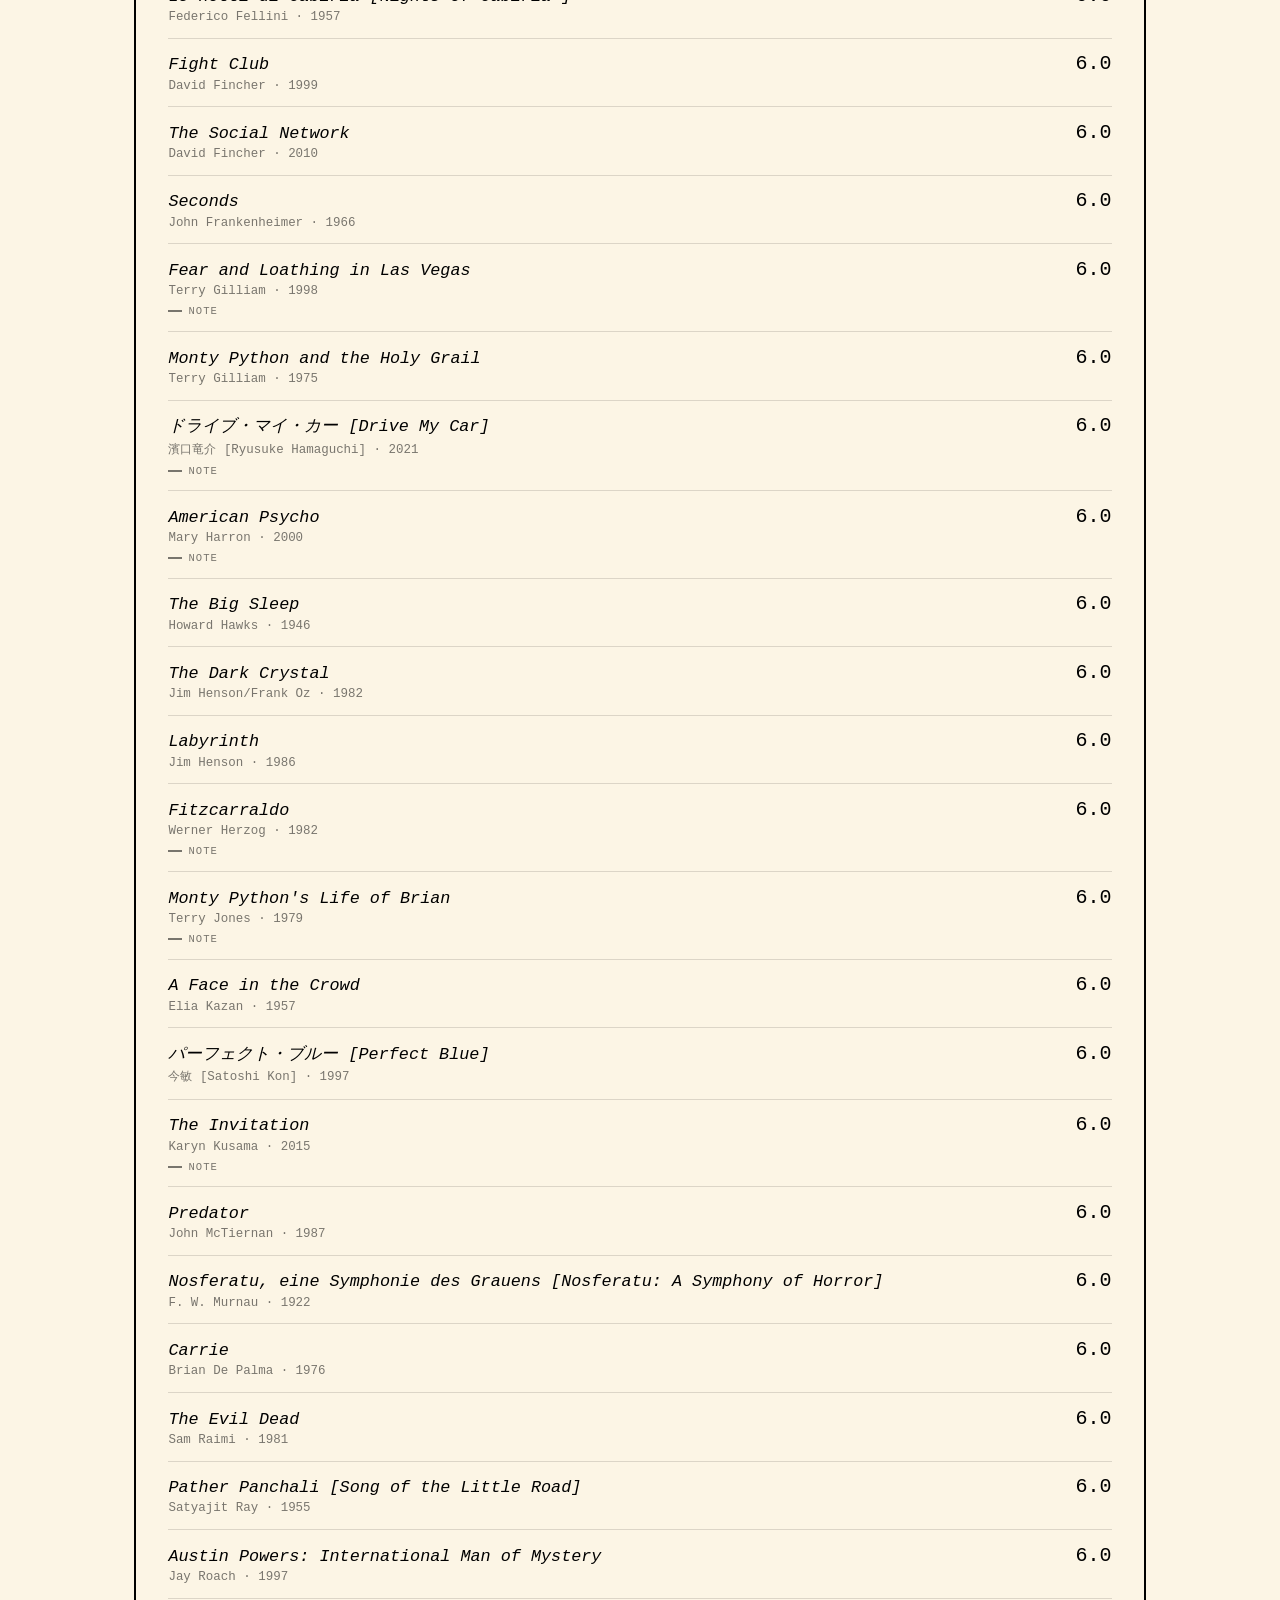
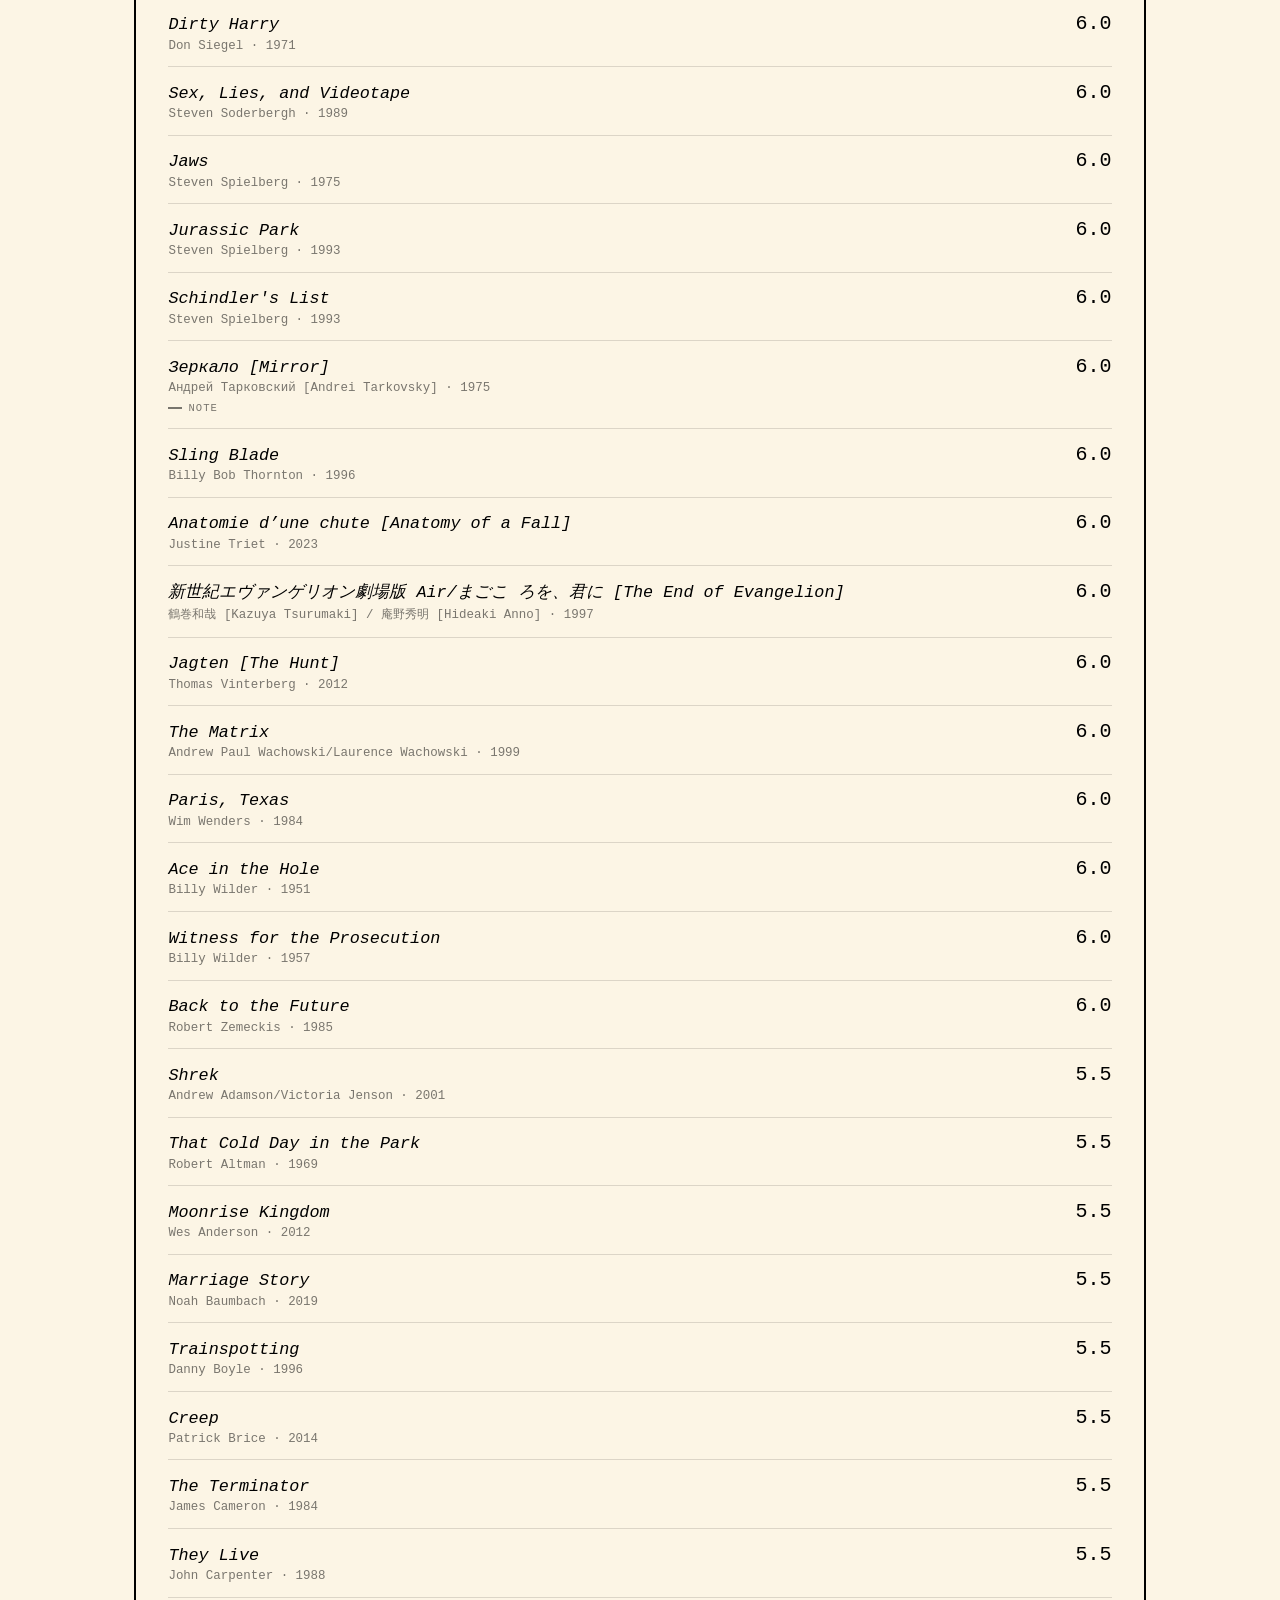
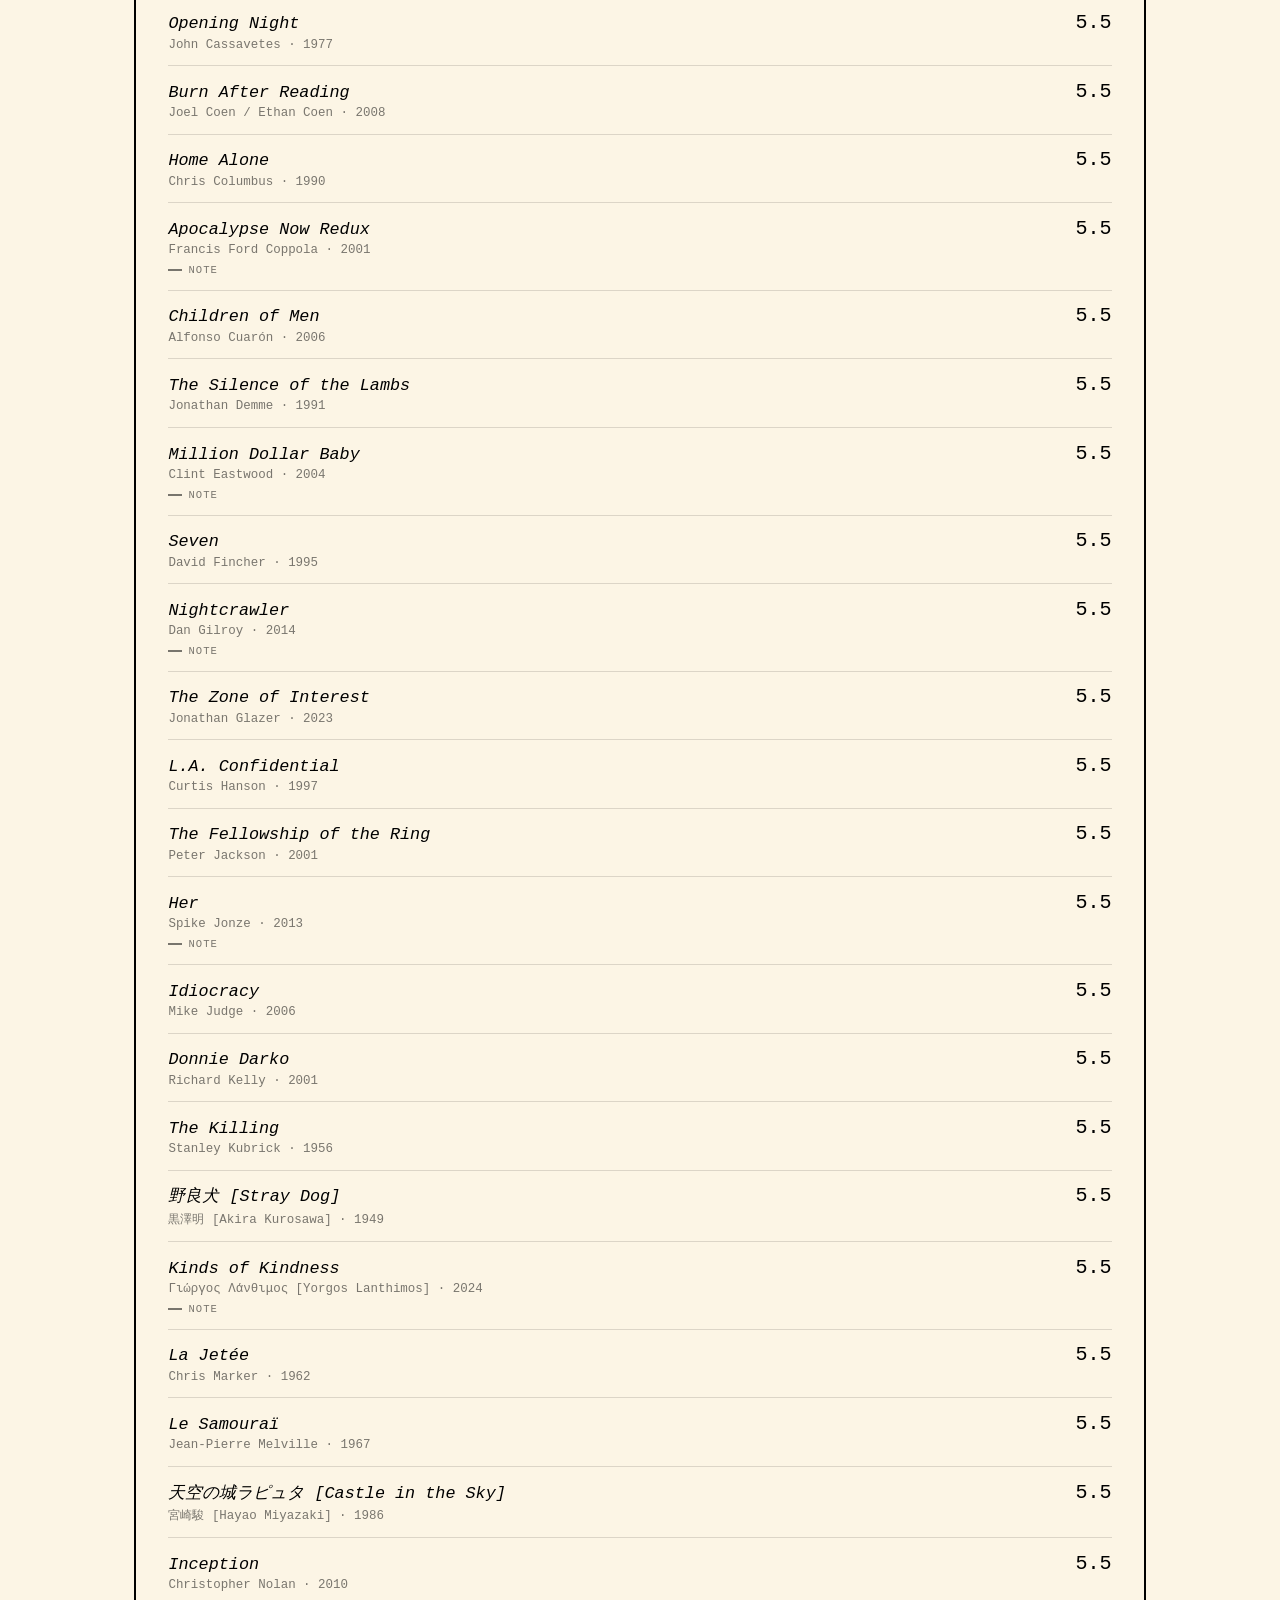
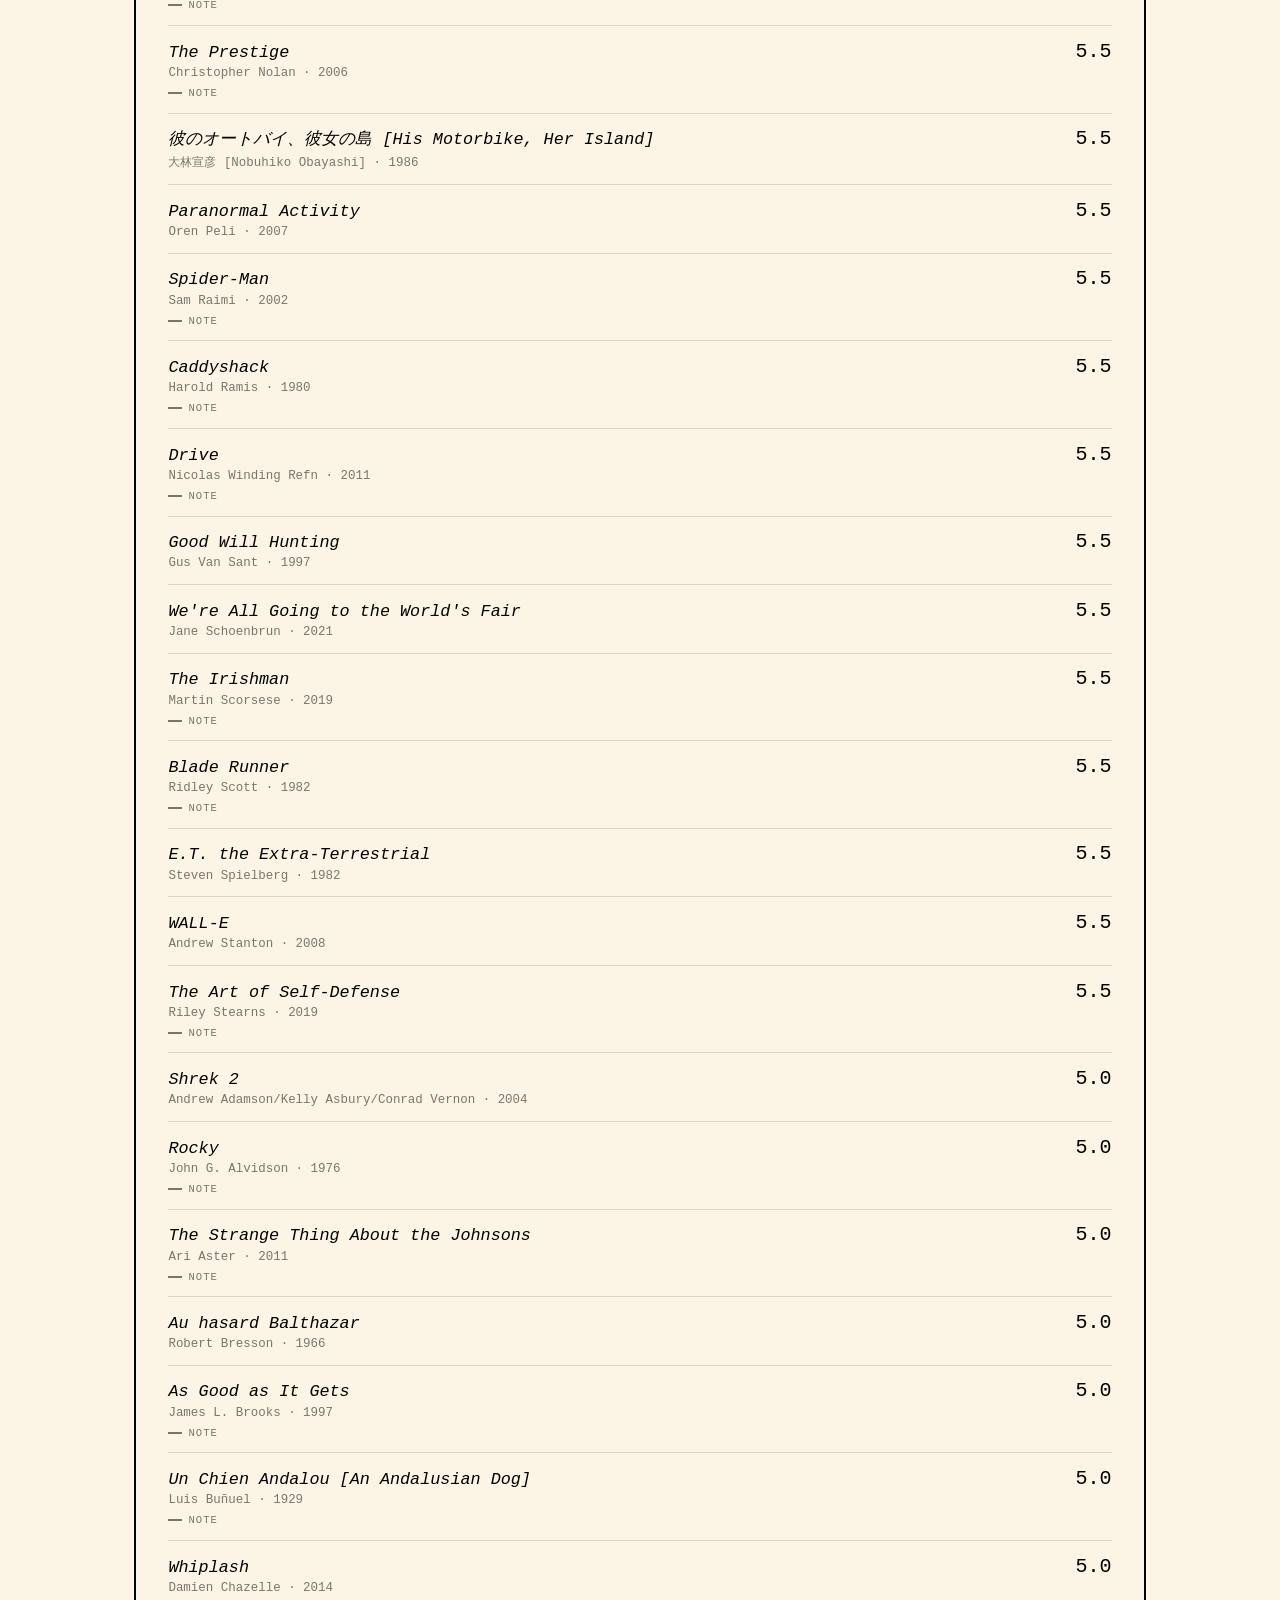
==== commit a2f85b5f: "Changed heading of reviews" ====
--- a/Reviews/ratings.html
+++ b/Reviews/ratings.html
@@ -174,7 +174,6 @@
     </header>
 
     <section class="catalogue" aria-label="Ratings and reviews">
-      <p class="lede"> <span id="masthead-counts"></span></p>
 
       <div class="controls">
         <div class="filters" role="group" aria-label="Filter by medium">
@@ -454,7 +453,7 @@
       }
       const total=DATA.length, n=rows.length;
       const noun = n===1 ? 'entry' : 'entries';
-      countEl.textContent = (n===total) ? (total+' '+noun) : (n+' of '+total+' '+noun);
+      countEl.textContent = (n===total) ? (total+' '+noun) : (n+' '+noun);
     }
 
     /* ---- controls ------------------------------------------------------ */
@@ -485,16 +484,9 @@
     /* ---- boot ---------------------------------------------------------- */
     loadData().then(data=>{
       DATA = Array.isArray(data) ? data : [];
-      const c = DATA.reduce((m,x)=>{m[x.medium]=(m[x.medium]||0)+1;return m;},{});
       const parts=[];
-      if(c.film) parts.push(c.film+' films');
-      if(c.book) parts.push(c.book+' books');
-      if(c.music) parts.push(c.music+' records');
-      const mc=document.getElementById('masthead-counts');
-      if(mc) mc.textContent='('+parts.join(' \u00b7 ')+')';
       const reviewed = DATA.filter(x=>x.review).length;
       const col=document.getElementById('colophon-line');
-      if(col) col.textContent = DATA.length+' entries catalogued, '+reviewed+' with notes.';
       render();
     });
   })();
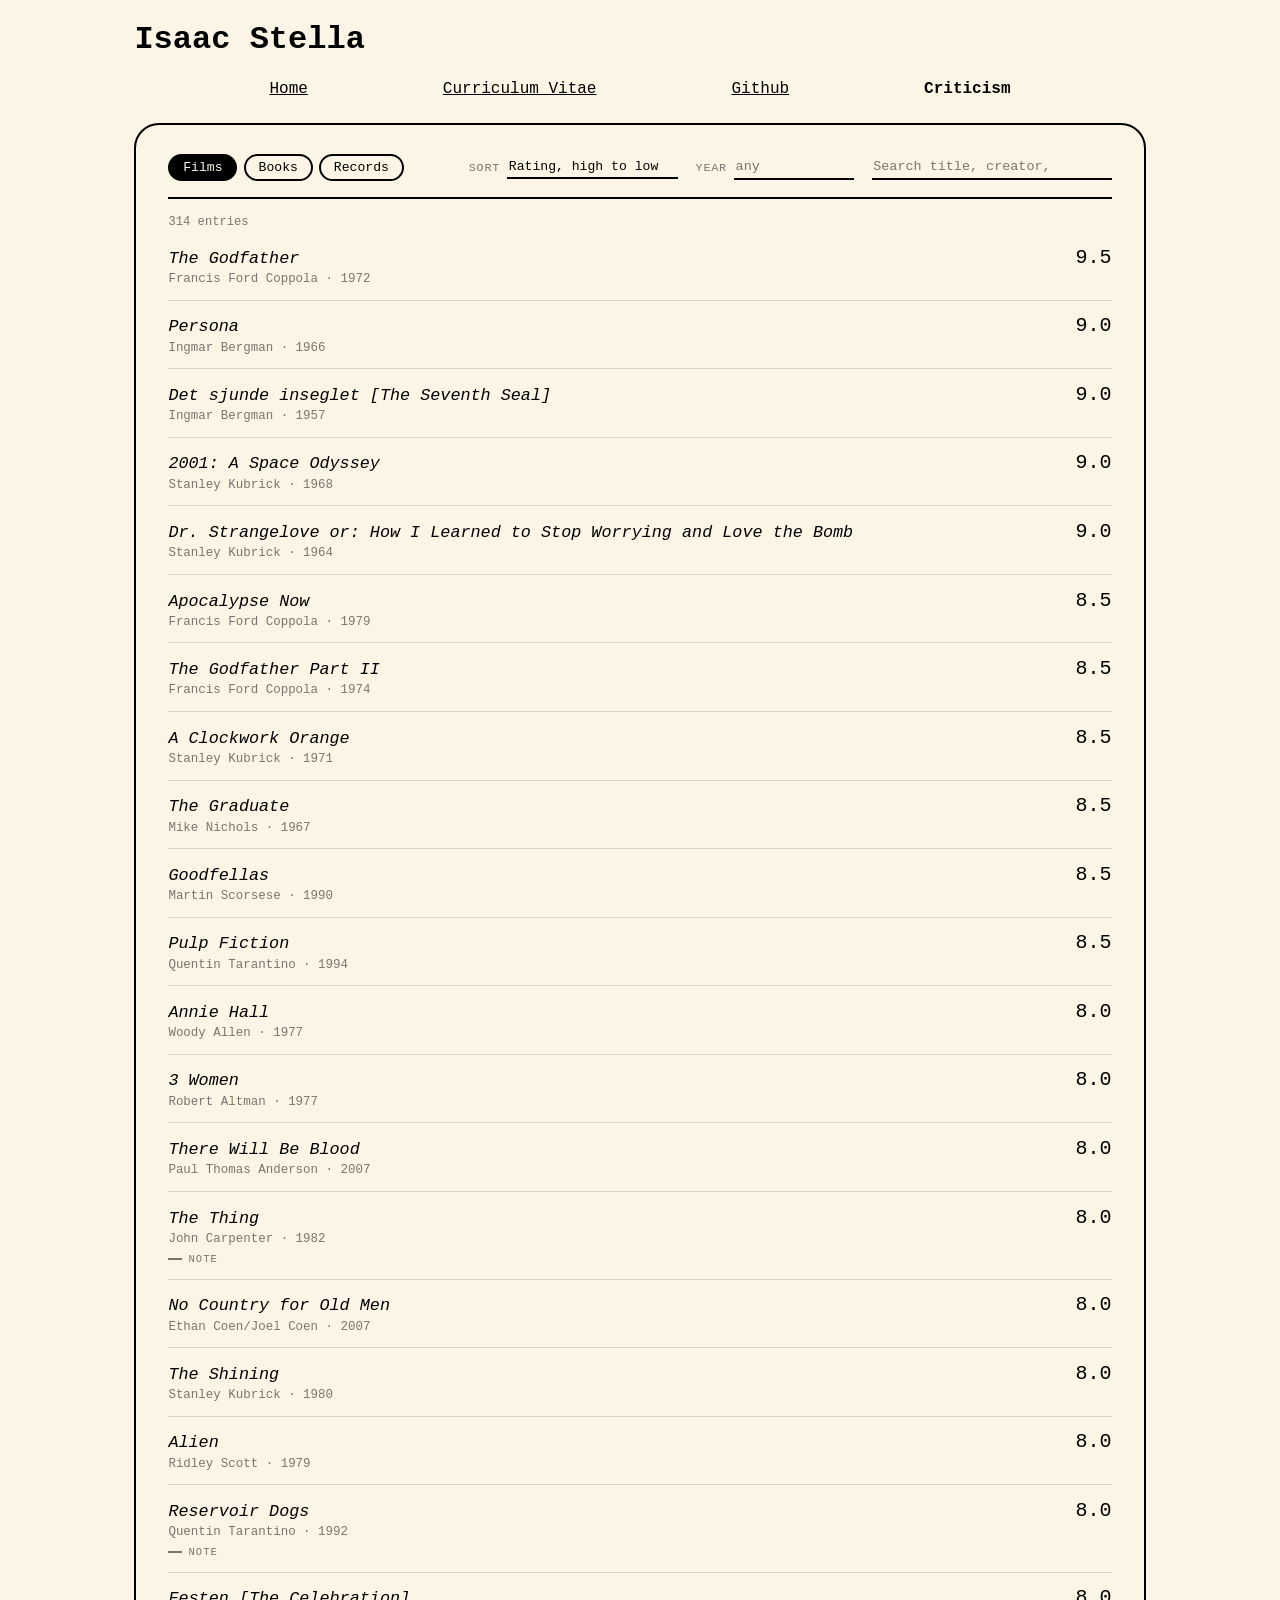
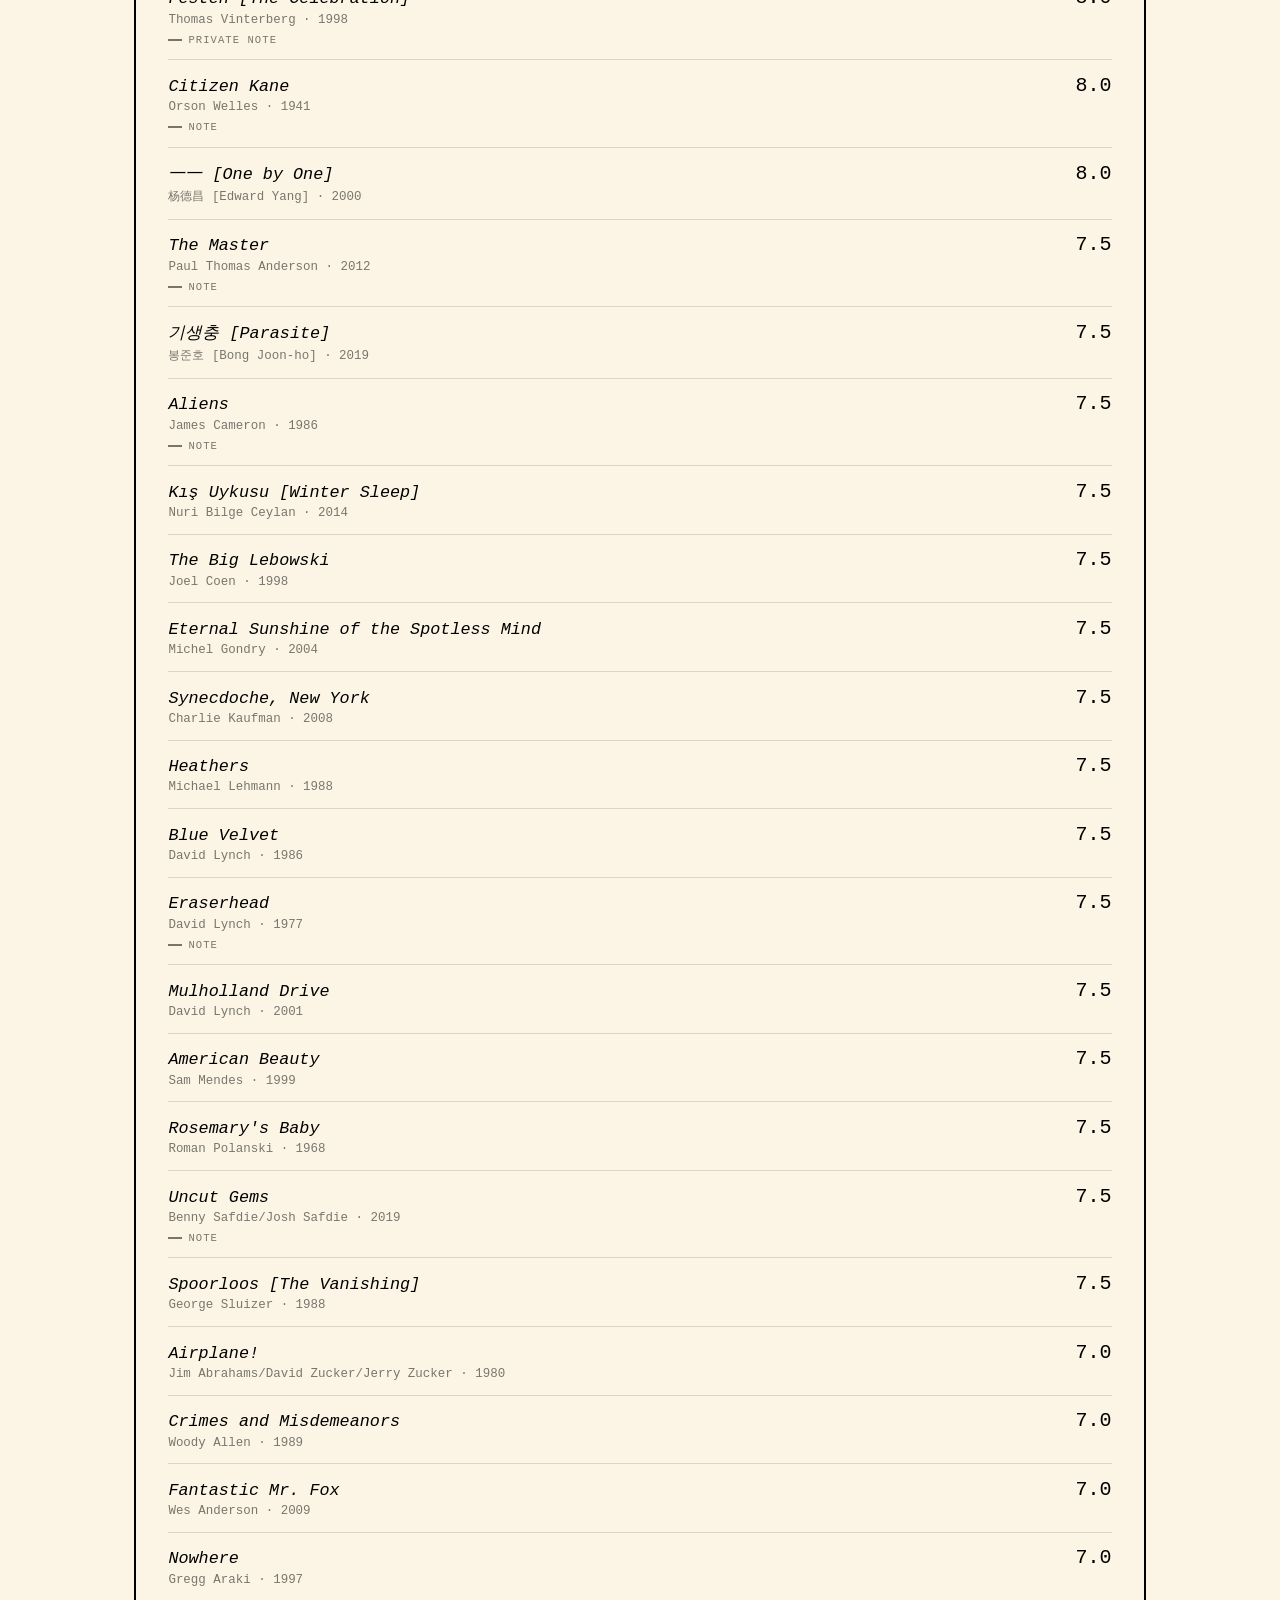
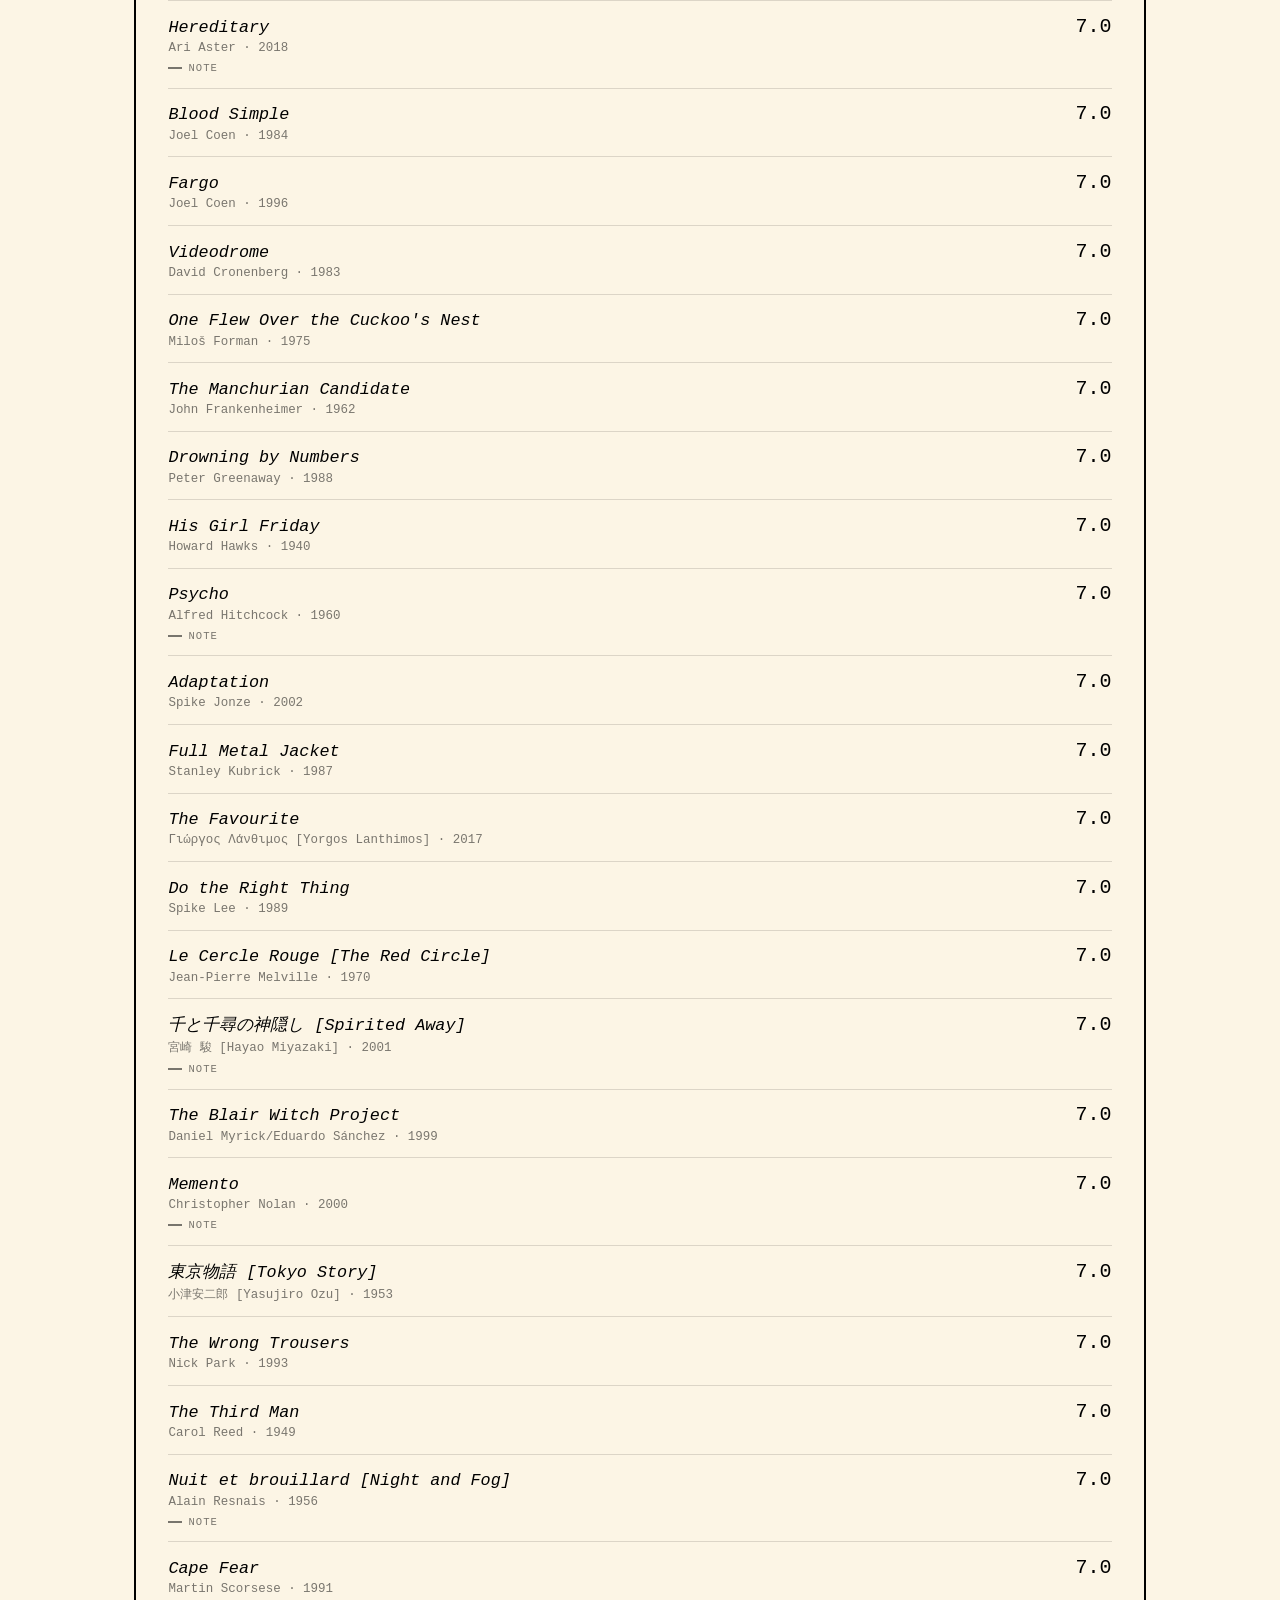
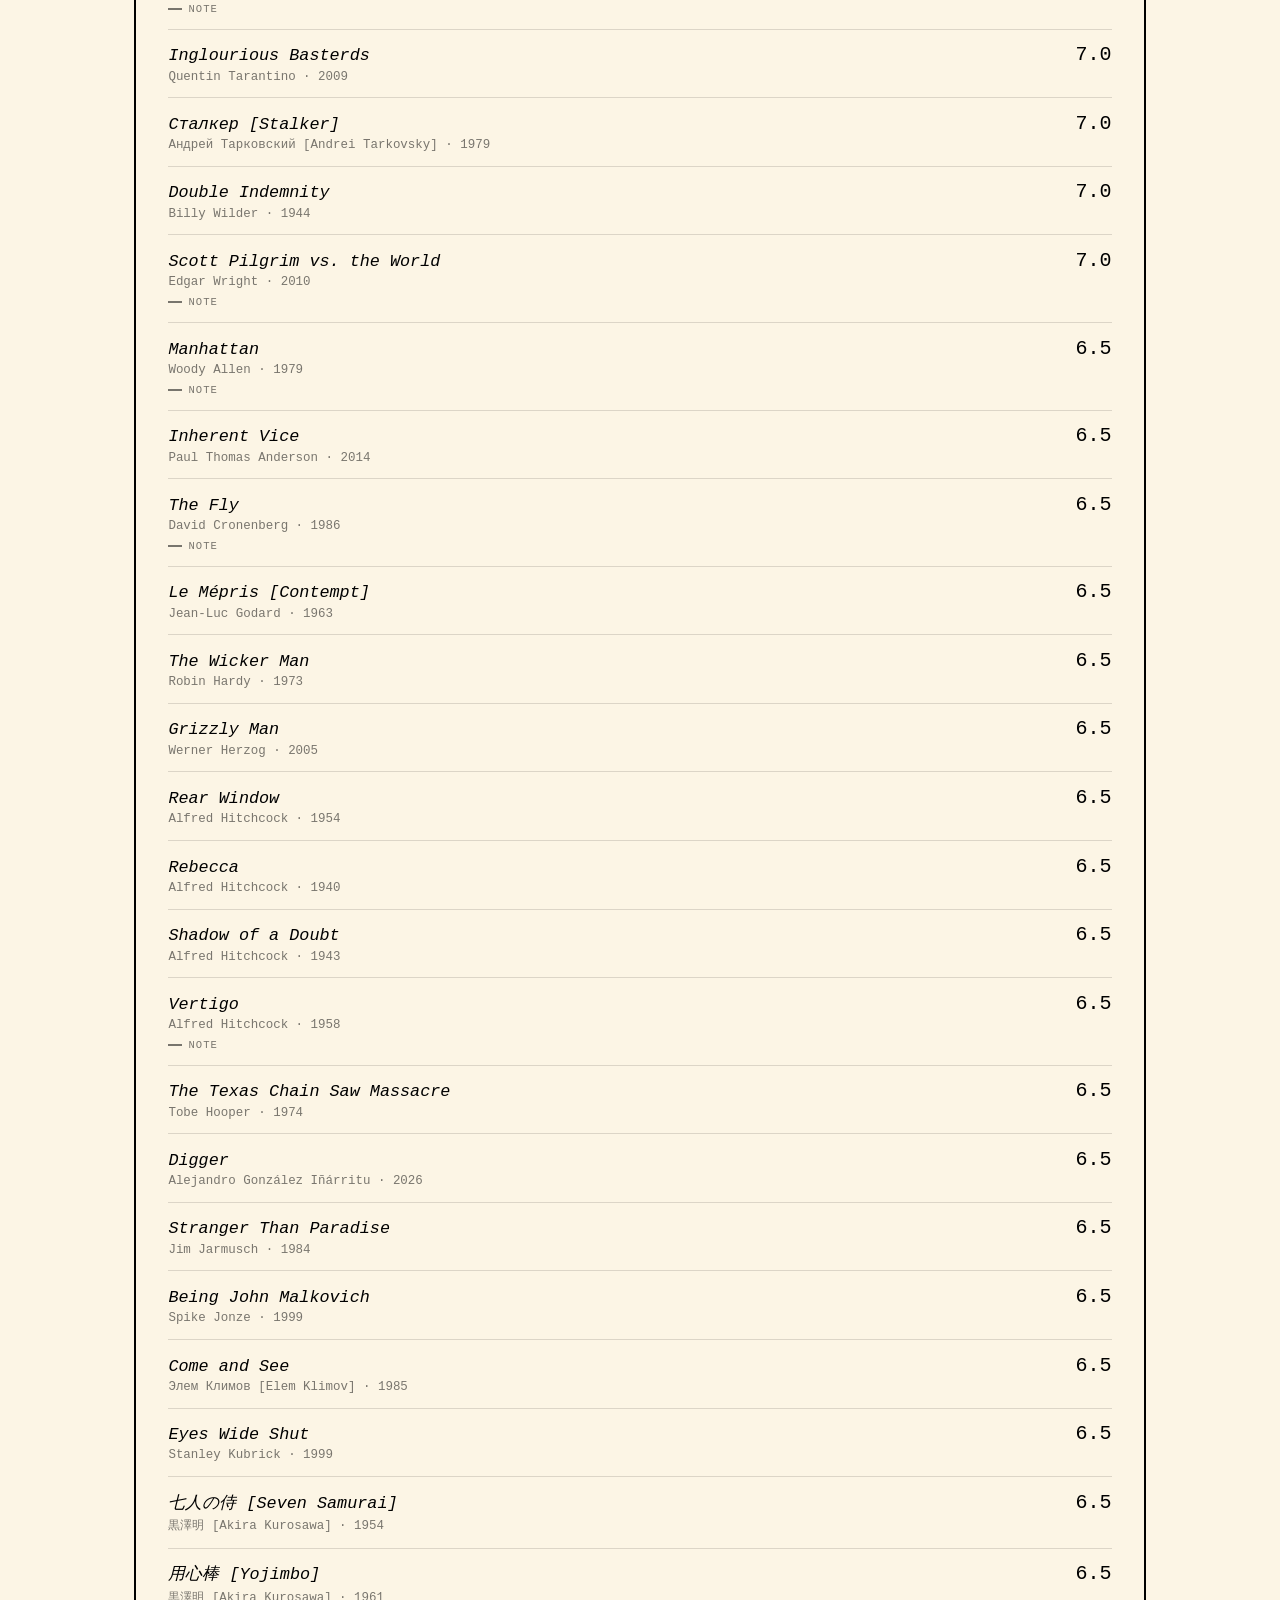
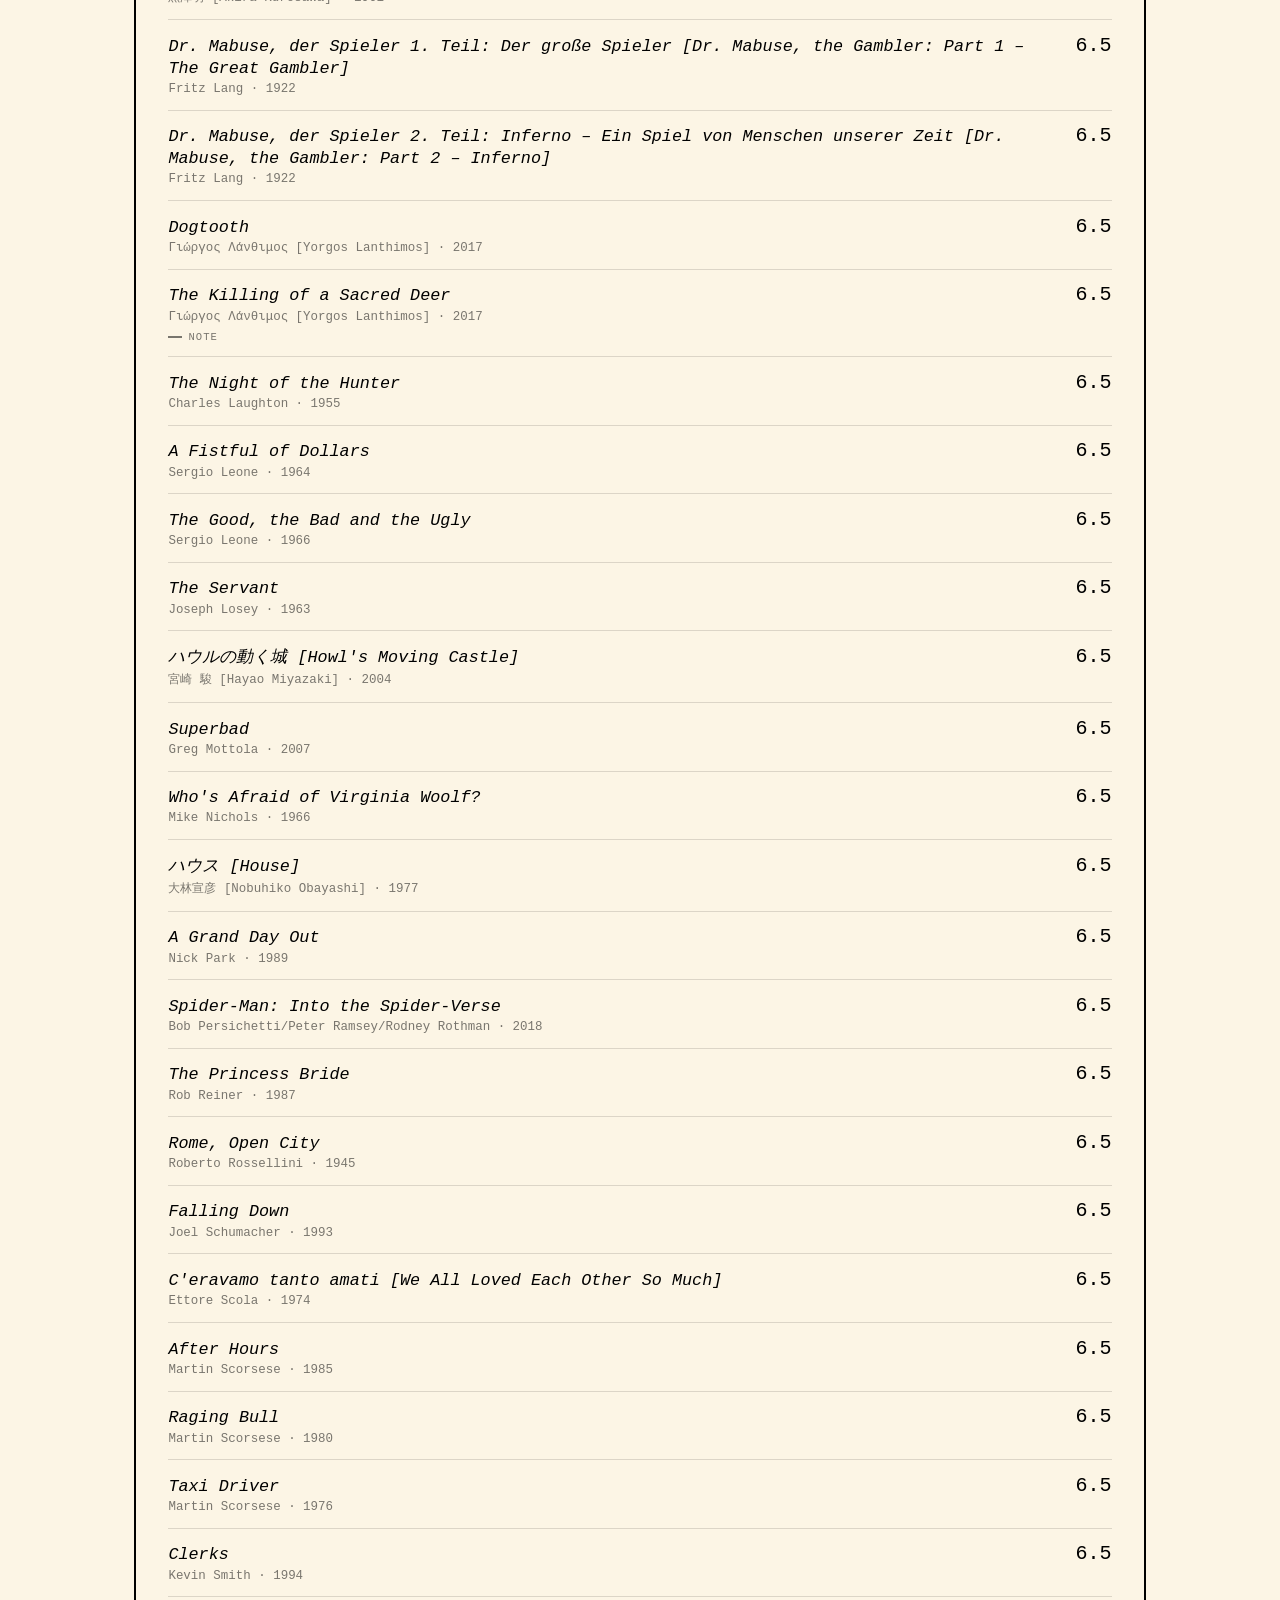
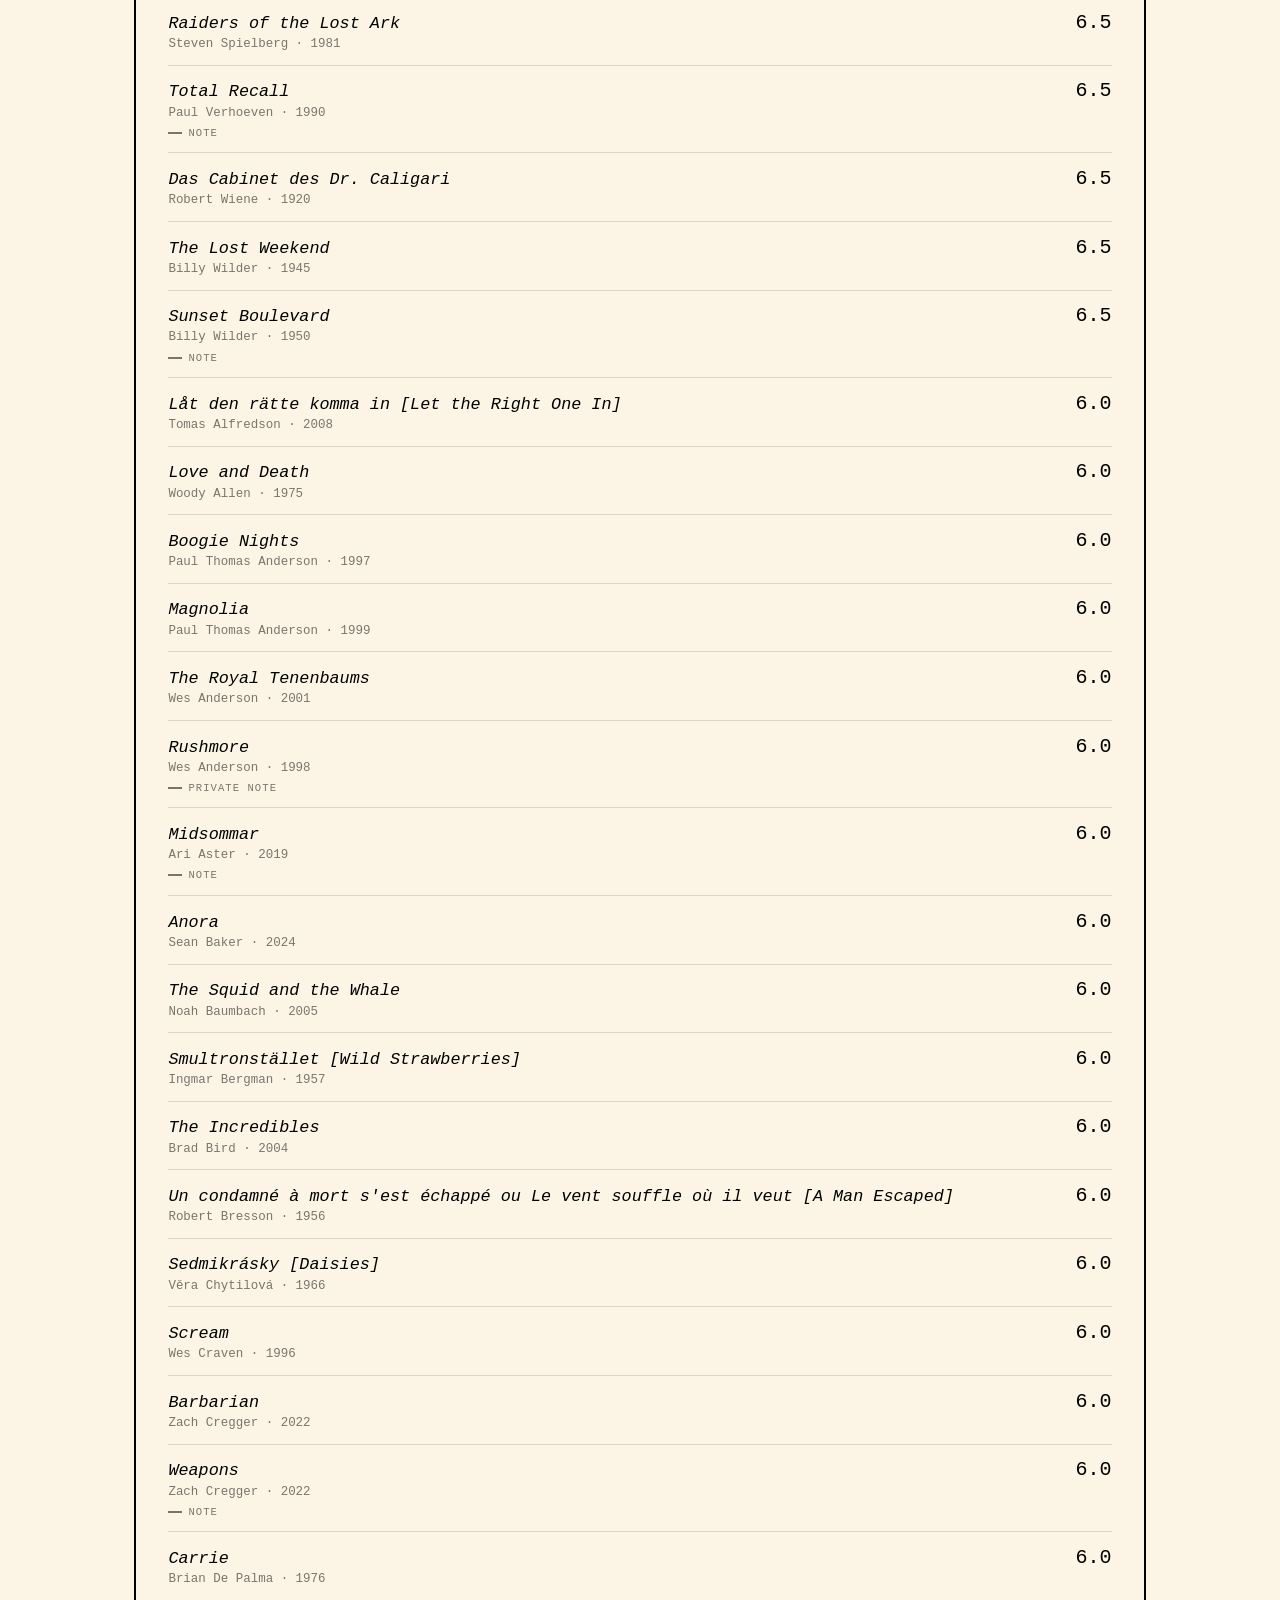
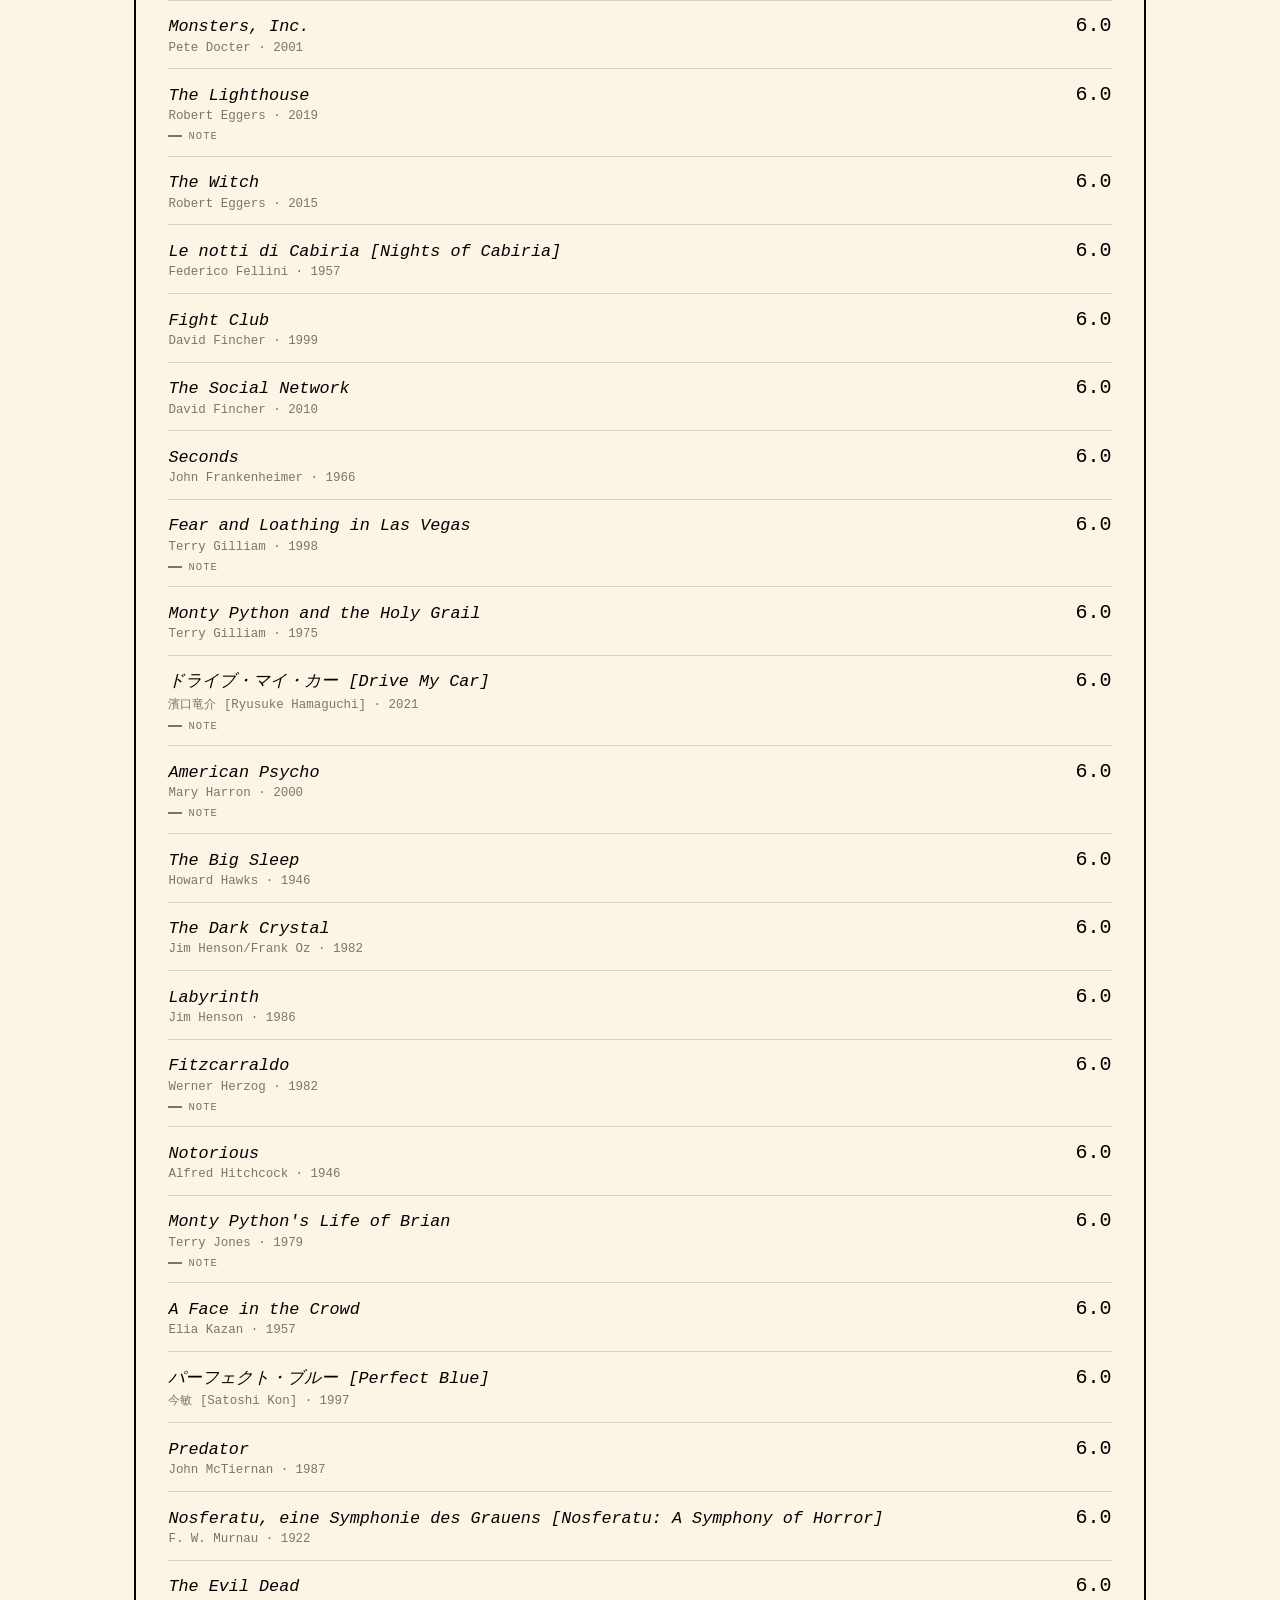
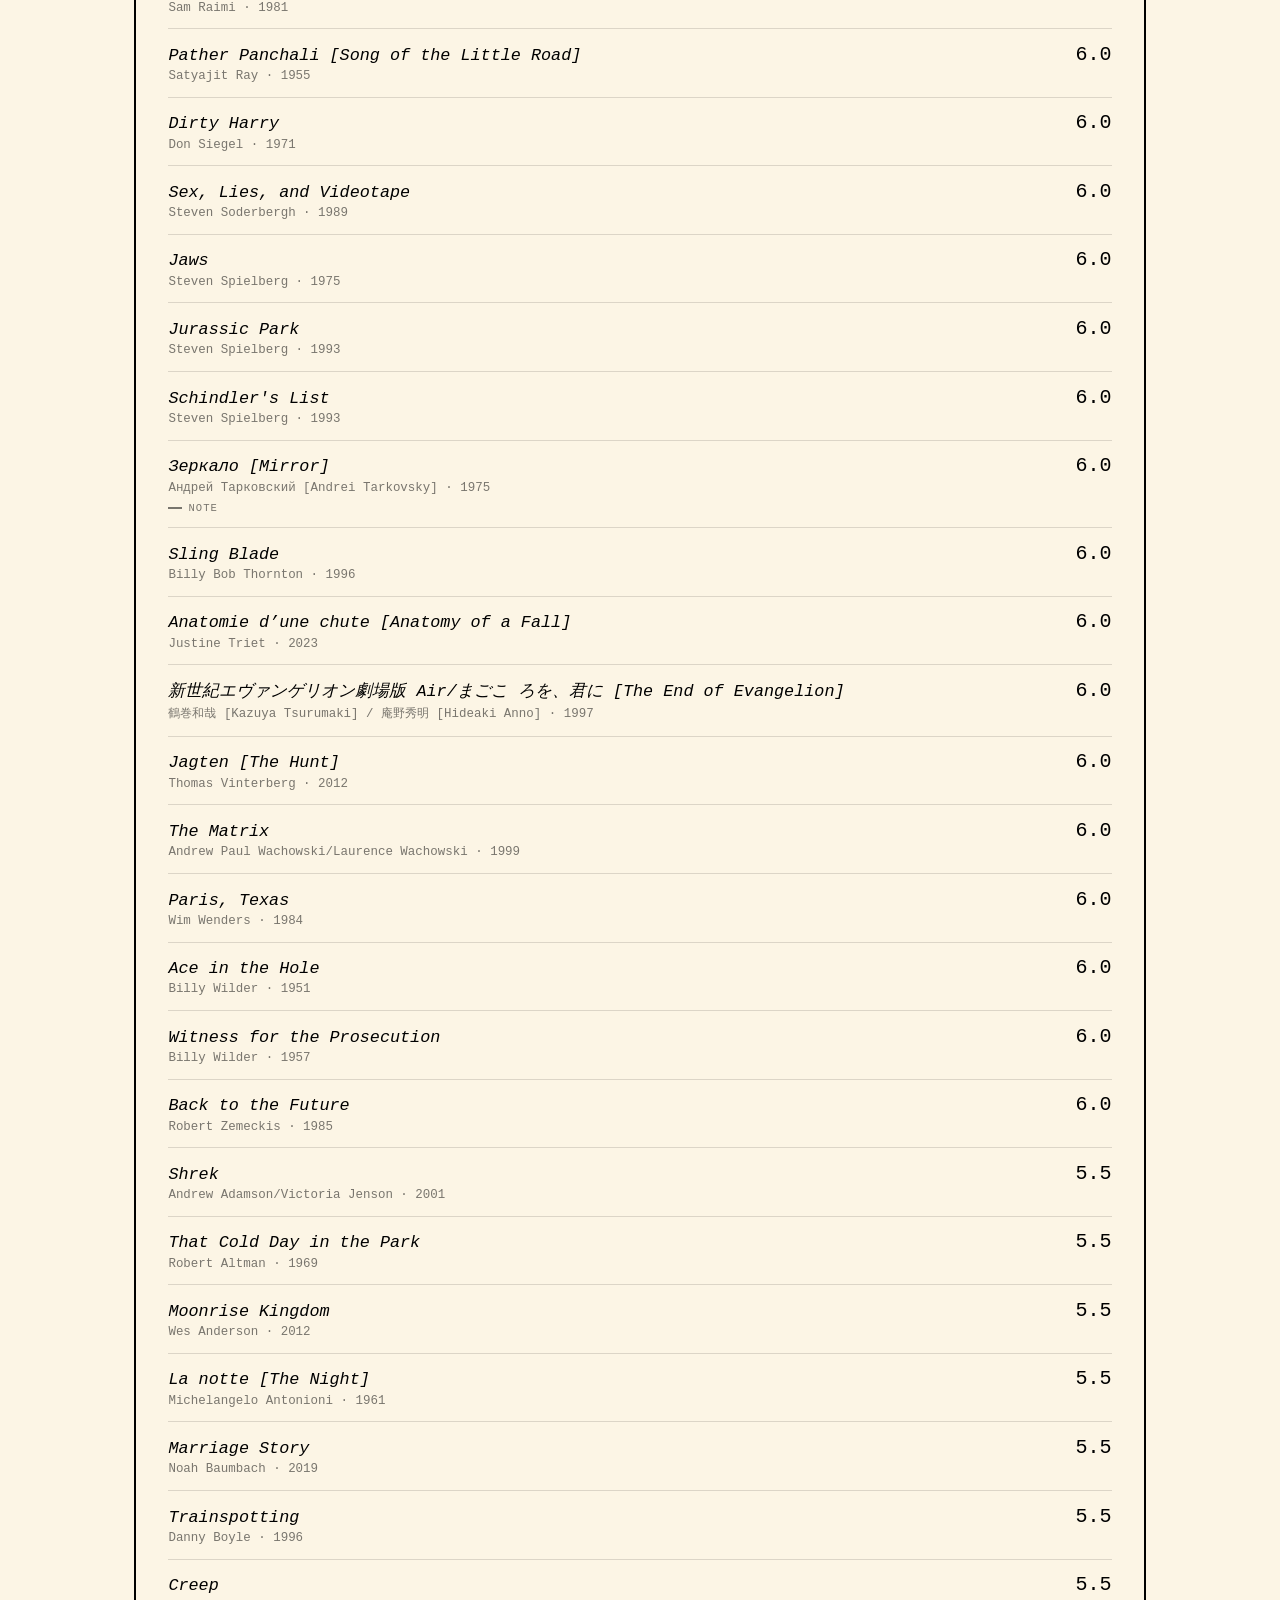
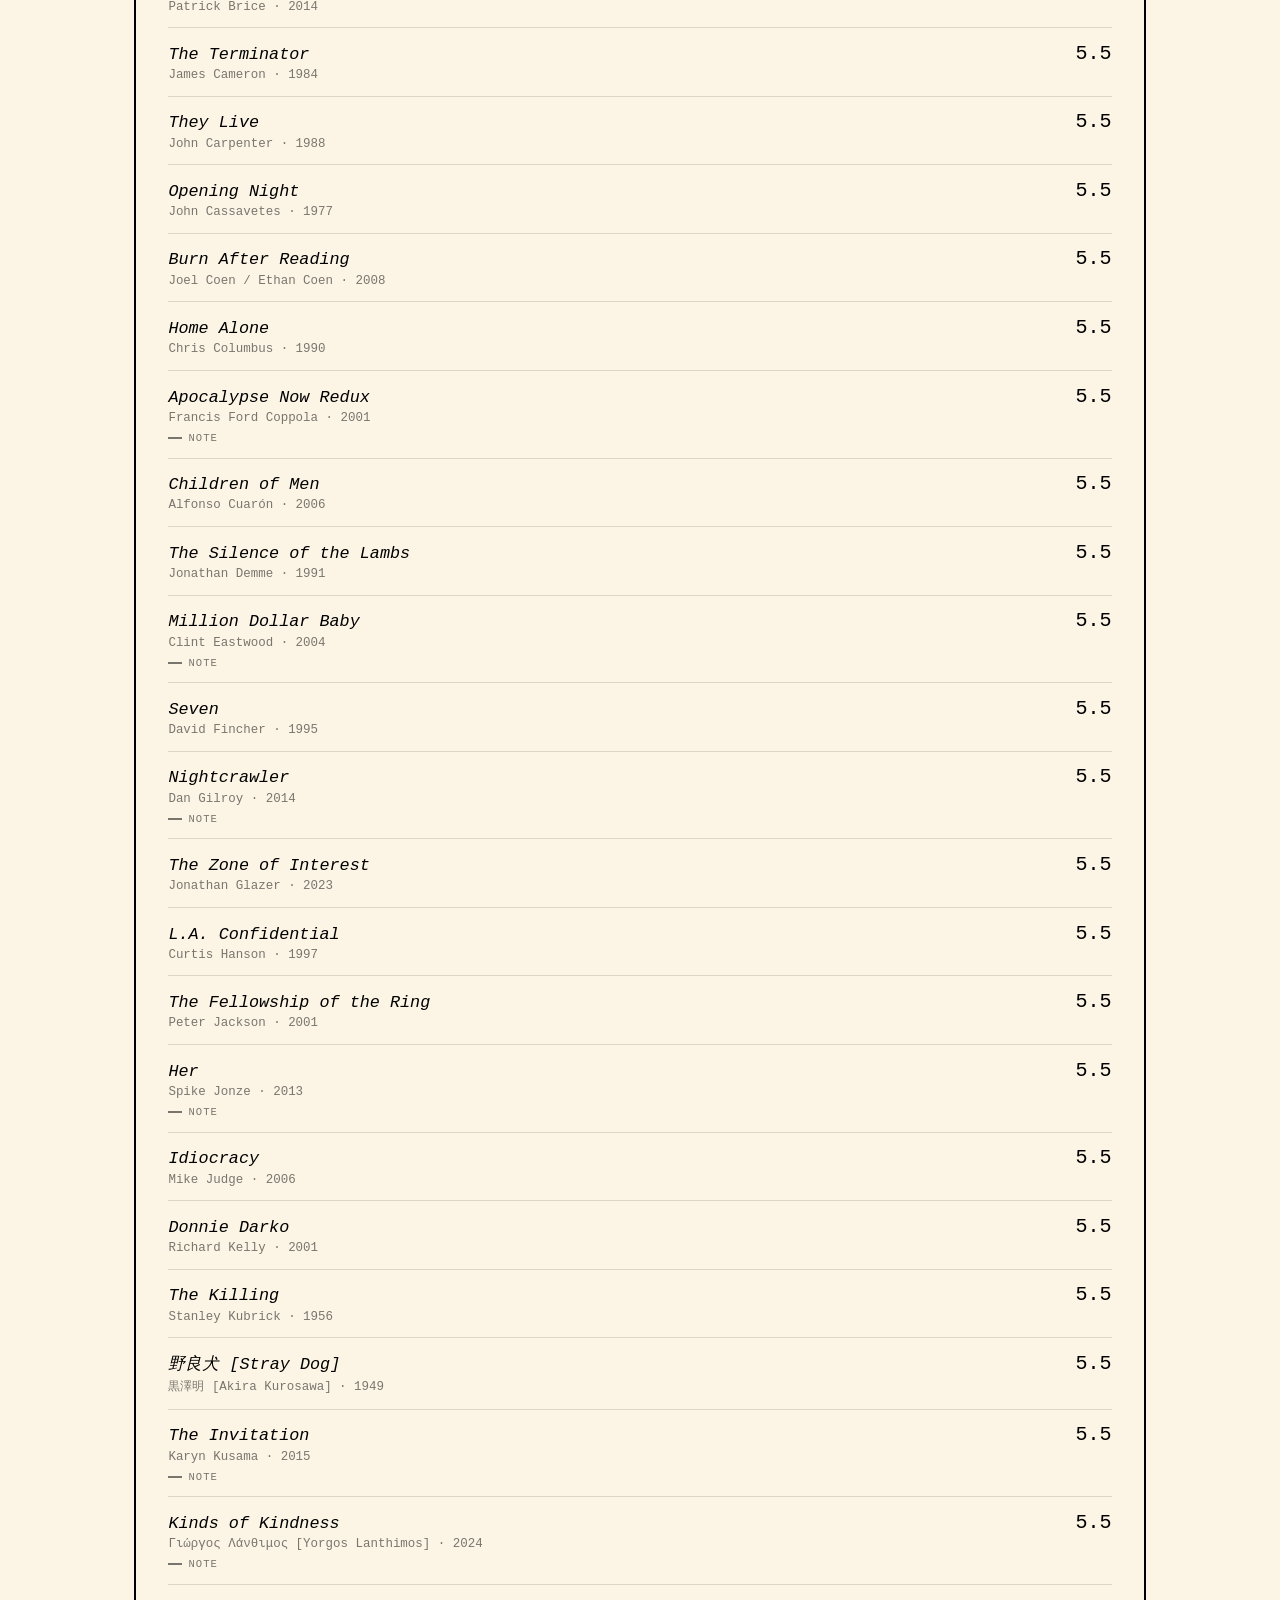
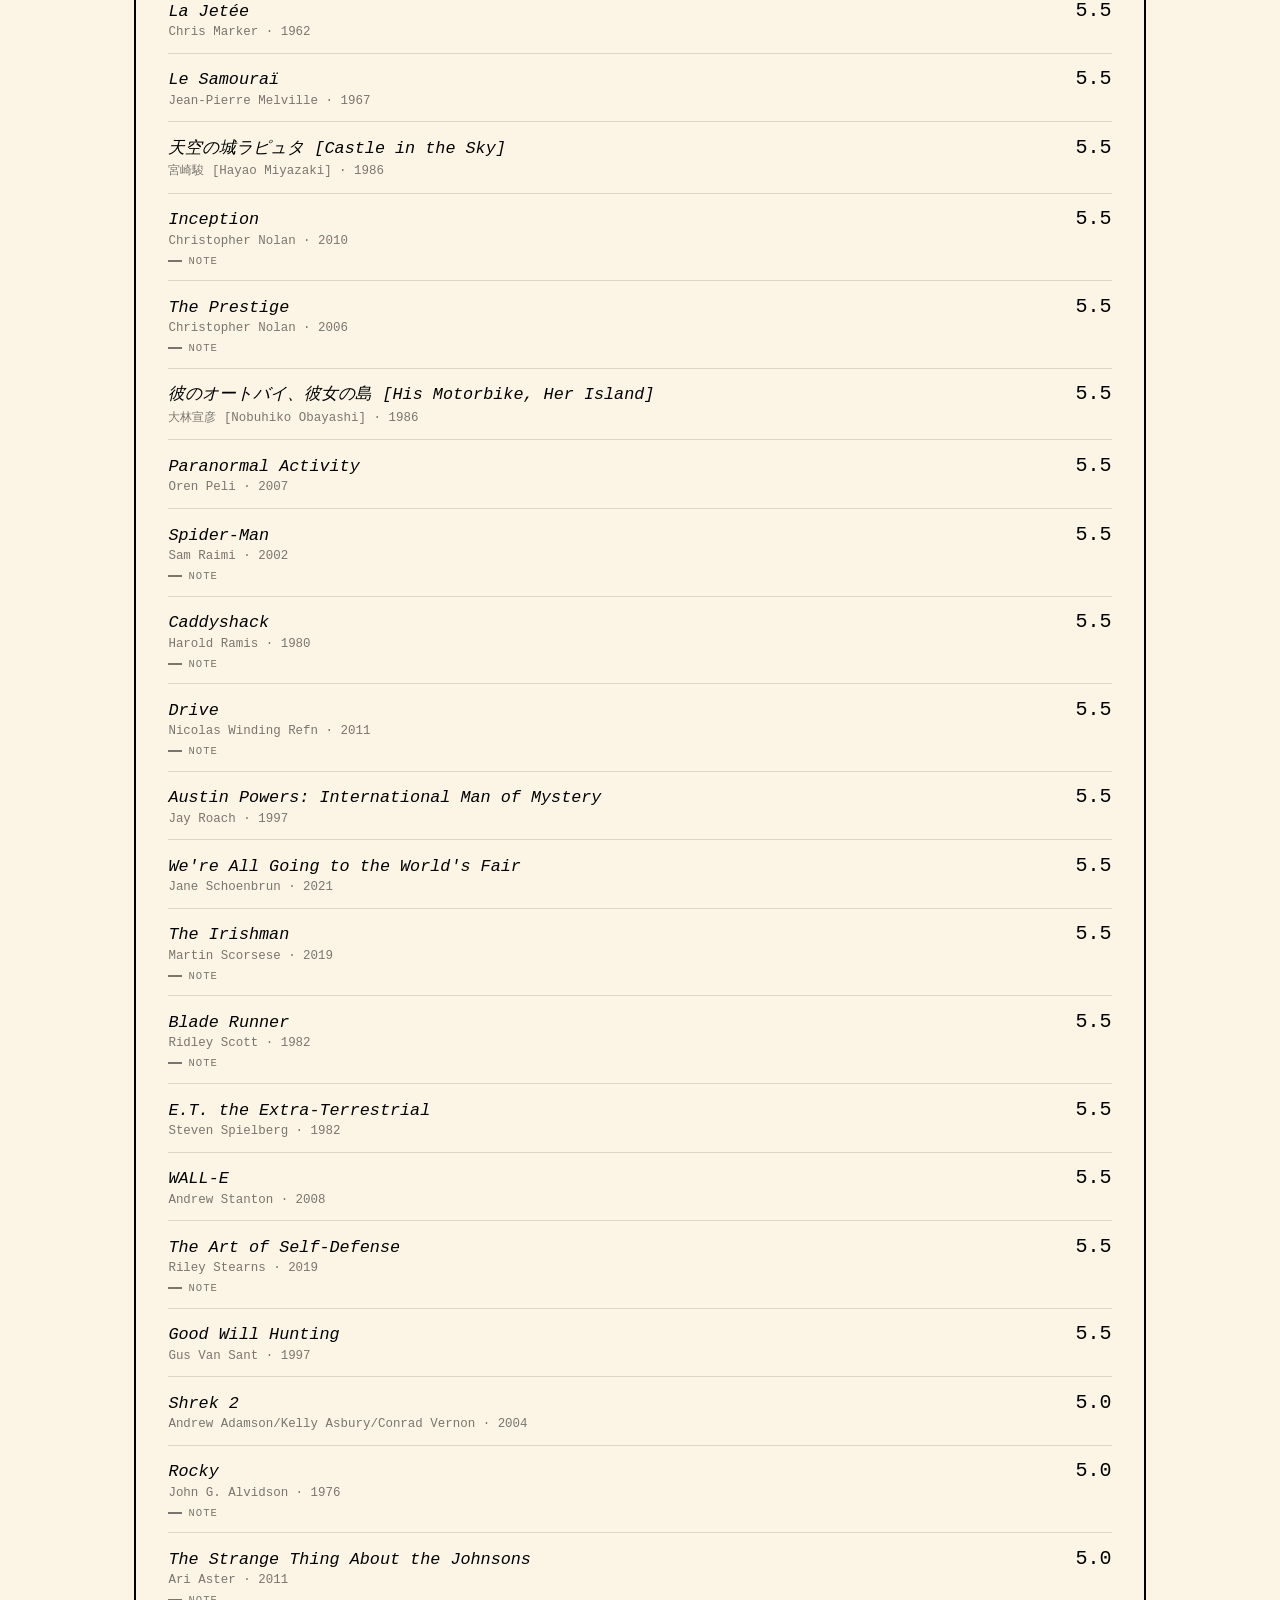
==== commit 07068540: "Edited colophon" ====
--- a/Reviews/ratings.html
+++ b/Reviews/ratings.html
@@ -159,6 +159,38 @@
   .colophon{margin-top:2.2rem;padding-top:1.1rem;border-top:2px solid var(--fg);font-size:.76rem;line-height:1.7;color:var(--faint)}
   .colophon p{margin:.2rem 0}
   .tmdb-credit a{color:inherit;text-decoration:underline}
+
+  /* ---- year filter: the same underlined field as search --------------- */
+  .year{display:flex;align-items:center;gap:.45rem}
+  input#year{
+    font-family:inherit;font-size:.84rem;color:var(--fg);
+    background:transparent;border:none;border-bottom:2px solid var(--fg);
+    border-radius:0;padding:.25rem .1rem;width:7.5rem;
+    -webkit-appearance:none;appearance:none;
+  }
+  input#year::placeholder{color:var(--faint)}
+  input#year:focus{outline:none}
+  input#year[aria-invalid="true"]{border-bottom-style:dashed}
+  input#search:focus-visible,input#year:focus-visible{box-shadow:0 2px 0 var(--fg)}
+  .vh{position:absolute;width:1px;height:1px;margin:-1px;padding:0;border:0;overflow:hidden;clip:rect(0 0 0 0);white-space:nowrap}
+
+  /* ---- letter dividers in the A–Z sorts --------------------------------- */
+  .letter{font-weight:bold;font-size:.95rem;padding:1.5rem 0 .35rem;border-bottom:1px solid var(--rule)}
+  .letter:first-child{padding-top:.4rem}
+
+  /* ---- translations and recordings -------------------------------------- */
+  .entry-version{font-size:.78rem;color:var(--faint)}
+  .versions{list-style:none;margin:0;padding:0}
+  .version + .version{margin-top:1.15rem}
+  .version-head{
+    display:flex;justify-content:space-between;align-items:baseline;gap:1.2rem;
+    font-size:.86rem;line-height:1.45;
+    padding-left:1rem;border-left:2px solid var(--fg);
+  }
+  .version-head + p{margin-top:.5rem}
+  .version-name{max-width:70ch}
+  .version-grade{white-space:nowrap}
+  .version-grade .grade-num{font-size:.95rem}
 </style>
 </head>
 <body>
@@ -191,6 +223,11 @@
               <option value="creator">Creator, A–Z</option>
             </select>
           </label>
+            <label class="year">
+              <span class="sort-label">Year</span>
+              <input id="year" type="text" inputmode="text" autocomplete="off" spellcheck="false" placeholder="any" aria-describedby="year-help">
+            </label>
+            <span id="year-help" class="vh">A single year, a decade such as 1960s, or a range such as 1950–75</span>
           <div class="search">
             <input id="search" type="search" inputmode="search" autocomplete="off" placeholder="Search title, creator, note" aria-label="Search entries">
             <button id="clear" class="clear" type="button" hidden>Clear</button>
@@ -205,7 +242,6 @@
 
       <footer class="colophon">
         <p id="colophon-line"></p>
-        <p>A few notes are kept private; the rest expand when you tap an entry. On a desktop, hovering an entry with cover art shows it. Records are placeholders until the music export is wired in.</p>
         <p class="tmdb-credit">Film posters and data from <a href="https://www.themoviedb.org/">The Movie Database (TMDb)</a>. This product uses the TMDb API but is not endorsed or certified by TMDb.</p>
       </footer>
     </section>
@@ -222,273 +258,746 @@
 
   <script>
   (function(){
-    'use strict';
-
-    /* ---- data loading -------------------------------------------------- */
-    async function loadData(){
-      try{
-        const res = await fetch('./public-ratings.json', {cache:'no-store'});
-        if(res.ok){ return await res.json(); }
-      }catch(e){ /* file:// or not published yet — use embedded snapshot */ }
-      return JSON.parse(document.getElementById('ratings-data').textContent);
-    }
-
-    /* ---- display helpers ---------------------------------------------- */
-    const MEDIUM_LABEL = {film:'Film', book:'Book', music:'Record'};
-
-    function creatorLabel(it){
-      let c = it.creator || '';
-      if(c === 'u/k') c = 'Unknown';
-      if(it.medium === 'film' && c && c !== 'Unknown') return c;
-      return c;
-    }
-
-    // Sort key: Latin, lowercased, leading article dropped. Many titles and
-    // names are stored as "Original [Romanization]"; when the leading text is
-    // non-Latin we sort on the bracketed romanization so ordering matches what
-    // a reader scanning in English expects.
-    const NONLATIN = /[^\u0000-\u024F]/;
-    function latinKey(s){
-      if(!s) return '';
-      let out = s;
-      const b = s.indexOf('[');
-      if(b > -1){
-        const close = s.indexOf(']', b);
-        if(close > -1 && NONLATIN.test(s.slice(0,b))) out = s.slice(b+1, close);
+  'use strict';
+
+  /* ---- data loading -------------------------------------------------- */
+  async function loadData(){
+    try{
+      const res = await fetch('./public-ratings.json', {cache:'no-store'});
+      if(res.ok){ return await res.json(); }
+    }catch(e){ /* file:// or not published yet — use embedded snapshot */ }
+    return JSON.parse(document.getElementById('ratings-data').textContent);
+  }
+
+  /* ======================================================================
+     Filing: how titles and names are alphabetised
+     ----------------------------------------------------------------------
+     The rules follow library cataloguing practice (AACR2/RDA). Keys are
+     compared word by word, so "Van Sant" files before "Vanbrugh"; case and
+     accents are ignored; numbers compare as numbers ("3 Women" before
+     "24 Hour Party People" before "2001"). An entry's own title_sort or
+     creator_sort always wins, and a name that needs fixing everywhere can
+     go in FILE_AS below.
+     ====================================================================== */
+
+  const COLL = new Intl.Collator('en', {sensitivity: 'base', numeric: true});
+
+  // Apostrophes and full stops close up (O'Neill → oneill, Dr. → dr), other
+  // punctuation becomes a word break, and & reads as "and".
+  function norm(s){
+    return String(s == null ? '' : s).normalize('NFC')
+      .replace(/&/g, ' and ')
+      .replace(/['’ʼ‘`´.]/g, '')
+      .replace(/[^\p{L}\p{N}]+/gu, ' ')
+      .trim().toLowerCase();
+  }
+  // Lowercase with the accents taken off: for search and name lookups.
+  function fold(s){
+    return String(s == null ? '' : s).normalize('NFD').replace(/\p{M}+/gu, '').toLowerCase()
+      .replace(/ø/g, 'o').replace(/æ/g, 'ae').replace(/œ/g, 'oe').replace(/ß/g, 'ss')
+      .replace(/ł/g, 'l').replace(/đ/g, 'd').replace(/ı/g, 'i');
+  }
+  function cmpKeys(a, b){
+    for(let i = 0, n = Math.max(a.length, b.length); i < n; i++){
+      const d = COLL.compare(a[i] || '', b[i] || '');
+      if(d) return d;
+    }
+    return 0;
+  }
+  const list = v => Array.isArray(v) ? v.filter(Boolean).map(String) : (v ? [String(v)] : []);
+  const NON_LATIN = /(?!\p{Script=Latin})\p{L}/u;
+
+  // Titles and names are often stored as "Original [English]". This also
+  // copes with a missing or mistyped closing bracket.
+  function splitBracket(s){
+    s = String(s == null ? '' : s);
+    const b = s.indexOf('[');
+    if(b < 0) return {orig: s.trim(), alt: ''};
+    const rest = s.slice(b + 1);
+    let c = rest.indexOf(']');
+    if(c < 0) c = rest.indexOf(')');
+    return {orig: s.slice(0, b).trim(), alt: (c < 0 ? rest : rest.slice(0, c)).trim()};
+  }
+
+  /* ---- titles -----------------------------------------------------------
+     A leading article is skipped. A title with no bracketed rendering is
+     read as English, so "Die Hard" stays under D. A Latin-script original
+     with a rendering files under its own language's articles ("Le Mépris"
+     under M, "Det sjunde inseglet" under S); a non-Latin original files
+     under its rendering. */
+  const EN_ARTICLES = new Set(['the', 'a', 'an']);
+  const ARTICLES = new Set(('the le la les un une il lo gli una uno el los las unos unas ' +
+    'der die das dem den ein eine einen einem einer eines het een det ett eit ei ' +
+    'os um uma uns umas az egy').split(' '));
+  // Articles in one language, ordinary words in another (Danish "de" means
+  // "the", French "de" means "of"). Skipped only when the English rendering
+  // also opens with an article: "De Ansatte [The Employees]" files under A,
+  // "De l'amour [On Love]" under D.
+  const MAYBE_ARTICLES = new Set(['de', 'en', 'et', 'des', 'a', 'an', 'i', 'o', 'as']);
+  const ELIDED = /^(l|gl|un)['’]\s*(?=\p{L})/iu;              // L'Étranger
+
+  function skipArticle(s, foreign, rendering){
+    s = String(s || '').replace(/^[^\p{L}\p{N}]+/u, '');
+    if(foreign && ELIDED.test(s)) return s.replace(ELIDED, '');
+    const m = s.match(/^(\p{L}+)\s+(?=[\p{L}\p{N}])/u);
+    if(!m) return s;
+    const w = m[1].toLowerCase();
+    const skip = foreign
+      ? ARTICLES.has(w) || (MAYBE_ARTICLES.has(w) && /^[^\p{L}]*(the|a|an)\s/iu.test(rendering || ''))
+      : EN_ARTICLES.has(w);
+    return skip ? s.slice(m[0].length) : s;
+  }
+  function titleKey(it){
+    if(it.title_sort) return norm(it.title_sort);
+    const {orig, alt} = splitBracket(it.title);
+    if(!orig || NON_LATIN.test(orig)) return norm(skipArticle(alt || orig, false));
+    return norm(skipArticle(orig, !!alt, alt));
+  }
+
+  /* ---- names ------------------------------------------------------------
+     People file under the surname. Particles follow the national rule, and
+     the way a name is written already says which rule applies:
+       lowercase von, van, de, del, da, di … are set aside (German, Dutch,
+       Scandinavian, French, Spanish and Portuguese usage):
+         Goethe, Johann Wolfgang von · Beauvoir, Simone de · Toro, Guillermo del
+       capitalised particles belong to the surname (English, Belgian and
+       modern Italian usage): Van Sant, Gus · De Palma, Brian · Le Guin, Ursula K.
+       French articles stay with the surname even in lowercase:
+         du Maurier, Daphne · La Fontaine, Jean de
+     Korean names, and Chinese names given family name first, file as
+     written; Japanese names given in Western order are turned. Bands,
+     mononyms and stage names file as written, minus a leading "The". */
+
+  // Names the rules can't work out. Key: the name as the data has it (the
+  // bracketed rendering for non-Latin names). Value: how to file it, with a
+  // comma where the name turns; no comma files it exactly as written.
+  const FILE_AS = {
+    'Gabriel García Márquez': 'García Márquez, Gabriel',  // father's surname, then mother's
+    'Xu Chenggang':           'Xu, Chenggang',            // family name first
+    'Sun Tzu':                'Sun Tzu',
+    'Marcus Aurelius':        'Marcus Aurelius',          // known by the whole name
+    'Dante Alighieri':        'Dante Alighieri',
+    'Hildegard von Bingen':   'Hildegard von Bingen',     // "von Bingen" is a byname
+    'Van Morrison':           'Morrison, Van',            // "Van" is his first name
+    'Ralph Vaughan Williams': 'Vaughan Williams, Ralph',  // double-barrelled without the hyphen
+    'Jay Z':                  'Jay Z',
+    'Cat Power':              'Cat Power',
+    // bands whose names start like a person's
+    'Art Bears': 'Art Bears',  'Art Zoyd': 'Art Zoyd',  'Booker T. & The M.G.\'s': 'Booker T. & The M.G.\'s',
+    'Don Caballero': 'Don Caballero',  'Franz Ferdinand': 'Franz Ferdinand',  'Harvey Danger': 'Harvey Danger',
+    'Henry Cow': 'Henry Cow',  'Jackie-O Motherfucker': 'Jackie-O Motherfucker',  'Josef K': 'Josef K',
+    'Modest Mouse': 'Modest Mouse',  'T. Rex': 'T. Rex',  'U.S. Maple': 'U.S. Maple'
+  };
+  const FILE_AS_KEYS = new Map(Object.entries(FILE_AS).map(([k, v]) => [norm(k), v.split(',').map(norm)]));
+
+  const SET_ASIDE = new Set(['von', 'van', 'der', 'den', 'de', 'del', 'da', 'das', 'do', 'dos', 'di',
+    'ten', 'ter', 'te', 'zu', 'af', 'av', 'op', "'t", '’t']);
+  const STAYS = new Set(['le', 'la', 'les', 'du', 'des', 'della', 'delle', 'dello', 'degli', 'dei',
+    'dal', 'dalla', 'dalle', 'dagli', 'dai', 'vom', 'zum', 'zur', 'am', 'im', 'los', 'las']);
+  const PREFIXES = new Set(['saint', 'st', 'sainte', 'san', 'santa', 'mac', 'mc', 'ó', 'ní', 'nic']);
+  const HONORIFIC = /^(sir|dame|lord|lady|dr|prof|professor|rev|reverend|saint|st|fr|father)\.?$/i;
+  const SUFFIX = /^(jr|sr|ii|iii|iv)\.?$/i;
+  const bare = w => w.toLowerCase().replace(/\.$/, '');
+  const isCap = w => /^\p{Lu}/u.test(w);
+  const isParticle = w => SET_ASIDE.has(bare(w)) || STAYS.has(bare(w)) || PREFIXES.has(bare(w));
+
+  // "Given [particles] Surname" → [surname, given names, set-aside particles, suffix, honorific]
+  function invert(name){
+    const t = name.split(' ');
+    let honorific = '', suffix = '';
+    if(t.length > 2 && HONORIFIC.test(t[0])) honorific = t.shift();      // Sir Arthur Conan Doyle
+    while(t.length > 2 && SUFFIX.test(t[t.length - 1])) suffix = t.pop() + (suffix && ' ' + suffix);
+    let core = t.length - 1;
+    if(t.length >= 4 && /^(y|i)$/.test(t[core - 1])) core -= 2;          // Ortega y Gasset
+    let start = core;
+    while(start > 1 && isParticle(t[start - 1])) start--;               // never the first word: Van Morrison
+    const run = t.slice(start, core);
+    let k = run.length;                                                  // run[k…] stays with the surname
+    for(let j = 0; j < run.length; j++){
+      const afterSetAside = j > 0 && !isCap(run[j - 1]) && !STAYS.has(bare(run[j - 1]));
+      if(isCap(run[j]) || (STAYS.has(bare(run[j])) && !afterSetAside)){ k = j; break; }
+    }
+    const surname = run.slice(k).concat(t.slice(core));
+    const aside = run.slice(0, k);
+    if(/^d['’](?=\p{L})/u.test(surname[0])){                             // Alembert, Jean le Rond d'
+      aside.push(surname[0].slice(0, 2)); surname[0] = surname[0].slice(2);
+    }
+    return [norm(surname.join(' ')), norm(t.slice(0, start).join(' ')),
+            norm(aside.join(' ')), norm(suffix), norm(honorific)];
+  }
+
+  const HANGUL = /\p{Script=Hangul}/u, HAN = /\p{Script=Han}/u;
+  const KANA = /[\p{Script=Hiragana}\p{Script=Katakana}]/u;
+  const ZH_SURNAMES = new Set((
+    'wang li zhang liu chen yang huang zhao wu zhou xu sun ma zhu hu guo he lin gao luo zheng ' +
+    'liang xie song tang han feng deng cao peng zeng xiao tian dong pan yuan cai jiang yu du ye ' +
+    'cheng wei su lu ding ren yao shen zhong cui tan fan liao shi jin jia xia fu fang zou xiong ' +
+    'bai meng qin qiu hou yin xue yan duan lei long tao mao hao gu gong shao wan qian lai hong mo ' +
+    'kong ning bi ou ouyang situ sima zhuge kang yi qi xing geng niu wen ji chang chao chou hsu ' +
+    'hsieh hsiao kuo lee lim lau leung cheung chan wong ho ng tsui hui kwan lam chow to tse yip ' +
+    'fung kwok yuen tsang mak tsai chiang chung tseng teng tu kao lo ko kung yeh tai pai chien ' +
+    'chin chu chuang shih yen tung yau siu tam lui mok choi choy szeto au kam koo ku kwong hung ' +
+    'fong ching chiu ngai poon pang tong wai').split(' '));
+  // Korean names, and Chinese names romanised family name first ("Wong
+  // Kar-wai", but not "Edward Yang"), stay in the order given.
+  function familyFirst(orig, name){
+    if(HANGUL.test(orig)) return true;
+    return HAN.test(orig) && !KANA.test(orig) && ZH_SURNAMES.has(fold(name.split(' ')[0]));
+  }
+
+  /* ---- records: person or band? -------------------------------------------
+     Word order can't tell King Crimson from John Coltrane, so a record
+     artist is turned only when the name starts with a recognisable given
+     name or an initial, or is the composer of a classical work. Names with
+     "of", "&", "and the" and the like are bands; "Duke Ellington and His
+     Orchestra" and "John Coltrane Quartet" file under the leader. Anything
+     this gets wrong is one line in FILE_AS. */
+  const GIVEN = new Set(`
+    aaron abe abraham adam adrian al alan albert alec alex alexander alexis alfie alfred allan allen
+    alvin amos andre andrew andy angus anthony antony archie arlo arnold art arthur austin barney barry bart
+    ben benjamin benny bernard bernie bert bill billy bix blake bob bobby brad bradley brandon branford
+    brendan brent brett brian bruce bryan bud buddy burt byron cal calvin cameron cannonball carl carlos
+    carter casey cecil cedric chad charles charley charlie chase chester chet chick chris christian
+    christopher chuck clarence claude clay clem cliff clifford clint clyde cody coleman colin conor conrad
+    cornelius count craig curt curtis cyril dale damian damien dan daniel danny darius darren dave davey
+    david dean dennis denny denzel derek desmond devin dewey dexter dick dirk dizzy django dom dominic don
+    donald donny doug douglas duane dudley duke dustin dwight earl ed eddie eddy edgar edmund edward edwin
+    eli elias elijah elliot elliott ellis elmer elmore elton elvin elvis emil emmett eric erik ernest
+    ernie ethan eugene evan everett ezra fats felix floyd francis frank frankie franklin fred freddie
+    freddy frederick gabe gabriel gary gavin gene geoff geoffrey george gerald gerard gerry gigi gil
+    gilbert ginger glen glenn gordon graham grant greg gregg gregory gus guy hal hampton hank hans harlan
+    harold harrison harry harvey hector henry herb herbie herbert herman homer horace howard howie hugh
+    hugo ian idris ira irving isaac isaiah ivan jack jackie jackson jaco jacob jake james jamie jared
+    jason jasper jeff jeffrey jelly jeremy jerome jerry jesse jim jimi jimmie jimmy joe joel joey john
+    johnnie johnny jon jonah jonathan jonny jordan joseph josh joshua jules julian julius junior justin
+    kamasi kanye karl keith ken kendrick kenneth kenny kevin kirk kris kurt kyle lalo lance larry
+    laurence lawrence lee len lennie leo leon leonard leroy les leslie lester levi lewis liam lincoln
+    lionel lloyd lonnie lou louie louis lowell lucas luke luther lyle mac makaya mal malcolm marc marcel
+    marco marcus mario mark marshall martin marty marvin mason matt matthew maurice max maxwell mccoy mel
+    melvin merle michael mick mickey mike miles milo milt milton mitch mitchell moe monty morgan morris
+    morton moses muddy murray nat nate nathan nathaniel neal ned neil nelson nicholas nick nicky nico
+    noah noel norman oliver ollie omar ornette orville oscar otis otto owen pat patrick paul percy pete
+    peter pharoah phil philip phillip philly pierce porter quentin quincy rahsaan ralph randall randy
+    raphael ray raymond reggie richard richie rick ricky rob robbie robert robin rod rodney roger roland
+    ron ronald ronnie ronny rory roscoe ross roy ruben rudy rufus rupert russ russell rusty ry ryan sal
+    sam sammy samuel scott sean seth shabaka shane shawn sid sidney simon skip smokey solomon sonny
+    spencer stan stanley stephen sterling steve steven stevie stewart stu stuart sufjan ted teddy
+    terence terry theo theodore thelonious thom thomas tim timothy tobias toby todd tom tommy tony
+    townes travis trevor troy ty tyler vance vaughn vernon victor vince vincent virgil wade walker
+    wallace walt walter wardell warren wayne wendell wes wesley wilbur will willard willie william
+    willis wilson woody wyatt wynton yusef zach zachary zack zoot
+    abby abigail ada adele adrienne agnes aimee alanis alice alicia alison allison amanda amber amelia
+    amy ana anastasia andrea angel angela angelica angie anita ann anna annabel anne annette annie anya
+    april aretha ariana ashley astrid audrey ava barbara beatrice becky bella bernadette beth bethany
+    betsy betty beverly bianca billie bonnie brenda bridget brigitte britney brittany brooke caitlin
+    camille candace cara carina carla carly carmen carol carole caroline carrie cassandra catherine
+    cathy cecilia celeste celia celine chaka charlotte chelsea cheryl chloe christina christine cindy
+    claire clara claudia colleen connie constance cora courtney cynthia dana danielle daphne dawn
+    debbie deborah debra delia denise diana diane dinah dionne dolly dolores donna dora doris dorothy
+    edie edith eileen elaine eleanor elena eliane elisabeth eliza elizabeth ella ellen ellie eloise elsa
+    elsie emily emma emmylou erica erin erykah esperanza esther ethel etta eunice eva evelyn faith fanny
+    faye felicia fiona flora florence frances francesca gabriella gail gal galina gayle georgia
+    geraldine gia gillian gina gladys gloria grace greta gretchen gwen hannah harriet hayley hazel
+    heather heidi helen helena hilary holly ida ingrid irene iris isabel isabella isabelle ivy
+    jacqueline jan jane janet janice janis jasmine jean jeanette jeanne jenna jennifer jenny jessica
+    jessie jill jo joan joanna joanne jodi jody joni josephine joyce judith judy julia julie juliet june
+    kaija kali karen karin kate katherine kathleen kathryn kathy katie katrina kay kelly kim kimberly
+    kirsten kristin lana laura lauren laurie lauryn leah leigh lena lila lily linda lindsay lisa liz
+    liza lizzie lois lola lorena lori lorna lorraine lotte louisa louise lucia lucinda lucy luisa lydia
+    lynn mabel madeleine madeline mae maggie mahalia mamie mandy marcia margaret margo maria mariah
+    marian marianne marie marilyn marion marisa marjorie martha mary maureen mavis maxine meg megan
+    melanie melissa mercedes meredith mia michelle mildred millie minnie miranda miriam missy molly
+    mona monica nadia nancy naomi natalia natalie nell nellie nicola nicole nina nora norah norma nubya
+    olga olivia pam pamela patricia patsy patti patty paula pauline peggy penelope penny petula phoebe
+    polly priscilla rachel rebecca regina rhiannon rita roberta robyn rosa rosalie rosanne rose
+    rosemary roxanne ruth sabrina sally samantha sandra sandy sara sarah selena shania shannon sharon
+    sheila shelby shirley sinead sofia sonia sophia sophie stella stephanie sue susan susanna susanne
+    suzanne suzi sylvia tamara tammy tanya tara teena teresa terri tess thelma theresa tierra tina toni
+    tori tracy ursula valerie vanessa vera veronica vicky victoria viola violet violeta virginia vivian
+    wanda wendy whitney willa yvonne zoe
+    agustin ahmad ahmed aleksander aleksandr alessandro alexandre alexei alfonso alfredo ali alois amir
+    anatol anatoly anders andreas andrei andres andrzej angelo anton antoine antonin antonio arne arturo
+    arvo astor augusto aurelio axel bela benedikt benoit bernd bjorn bohuslav boris bruno caetano carlo
+    cesar charly chico christoph christophe claudio constantin cornelis dario dieter dimitri dmitri
+    dmitry domenico edvard egberto egon einar elomar emile emilio enrico ennio erasmo ernesto ernst esa
+    esteban etienne eugen eugenio fabio fabrizio farid fatima federico fela felipe femi ferenc fernando
+    ferruccio filippo florian francesco franco francois frantisek franz frederic frederico friedrich
+    fritz gabor gaetano georg georges gerhard giacinto giacomo giancarlo gilberto gioachino giorgio
+    giovanni girolamo giulio giuseppe gonzalo gottfried guido guillaume gunter gustav gustavo gyorgy
+    hamza hanns hassan heiner heinrich heinz helmut henri henrik hermann hermeto hossein iannis ibrahim
+    igor ignacio ilya istvan ivo jacopo jacques jakob janos javier jens jerzy joachim joao joaquim
+    joaquin johann johannes jorge jose josef josep juan jurgen karel karim karlheinz kazimierz khaled
+    klaus krzysztof lajos lars laszlo leos leonid leopold lorenzo luca luciano ludovico ludwig luigi
+    luis lukas mahmoud manfred manuel marcello marcos markus mathieu matteo matthias mauricio maurizio
+    maxim michel miguel mikhail milos modest mohamed mohammed morten muhammad mulatu mustafa niccolo
+    nikolai nikolaus niels nils olivier oskar ottorino oumou paco paolo pascal pasquale pavel pedro per
+    pierluigi pierre pieter pietro piotr pyotr rainer ravi raul reinhold rene ricardo riccardo roberto
+    rodolfo rodrigo rolf rudolf ruggero salif salvador salvatore samir sandro santiago sebastian sergei
+    sergey sergio sigismund silvio stefan stefano steffen sven sviatoslav tadeusz thierry tomas toru
+    ulrich umberto vaclav valentin vasily viktor vincenzo vinicius vittorio vladimir walther werner
+    wilhelm willem witold wojciech wolfgang xavier yann youssef youssou yusuf yves yuri zakir zbigniew
+    zoltan anja annelies asha birgit cecile chantal christa elisabetta emmanuelle francoise gisela
+    hanna hedwig hilde hildegard irmgard juliette katarina katharina lata magda margarethe marguerite
+    martina mirella monika nathalie renata renee sabine silke simone solveig sylvie ulrike ute
+    veronique yvette
+    akiko akira anri ayumi chie eiko eri fumio fumiko hajime haruka haruki haruomi hideki hikaru hiro
+    hiroko hiroshi hisashi ichiko isao jun junko kaoru kazuki kazuko kazumi keiichi keiji keiko kenji
+    kiyoshi koji kyoko makoto mami mariko mariya masaaki masahiro masami masayoshi masayuki michiko
+    midori miho miki minako mitsuko nobuo nobuko noriko osamu reiko ryo ryoji ryuichi ryuji sachiko
+    satoko satoshi shigeru shinji shintaro shiro shoji susumu tadashi taeko takashi takeshi tatsuro
+    tetsu tetsuya tomoko toshiko toshiyuki yasuaki yasuo yoko yoshi yoshiko yoshinori yoshio yukari
+    yuki yukihiro yukio yumi yumiko yuko yusuke
+    avishai baden booker butch carolyn cat conlon devendra devon dylan eberhard elis elysia farrah
+    geordie horatiu iggy jaki jay jerskin jj jordaan julee kayla logan madison marek miroslav mj mort
+    nala nara nicolas nuno paddy pj rina serge takehisa tigran
+  `.split(/\s+/).filter(Boolean));
+  const ENSEMBLE = /^(orchestra|orchestre|orchester|orkestra|arkestra|ensemble|quartet|quintet|sextet|septet|octet|nonet|tentet|trio|combo|band|group|choir|chorus|singers|players|consort|collective|unit|experience|allstars|all-stars)$/i;
+  const GROUPISH = /(^|\s)(and|&|\+|of|for|to|at|in|on|from|with|is|are|was|my|your|our|their|no|not|vs|x)(\s|$)/i;
+  const CLASSICAL = /\b(op\.?\s*\d|opus\b|bwv|hwv|kv?\.?\s*\d|d\.\s*\d{2,}|rv\s*\d|hob\.|symphon|concert[oi]|sonat|quartet|quintet|suite|mass\b|missa|requiem|pr[eé]lude|fugue|nocturne|[ée]tudes?\b|variations|cantata|oratorio|overture|serenade|partita|mazurka|polonaise|ballade|scherzo|rhapsod|in [a-g](?:[- ](?:flat|sharp))?\s+(?:major|minor))/iu;
+
+  const NUMBER = /^(one|two|three|four|five|six|seven|eight|nine|ten|eleven|twelve|twenty|hundred|thousand|million)$/i;
+  const isClassical = it => list(it.performers).length > 0 || CLASSICAL.test(it.title || '');
+  function looksLikePerson(name, it){
+    const t = name.split(' ');
+    if(t.length < 2 || GROUPISH.test(name) || /\d/.test(name) || /['’]s(\s|$)/i.test(name)) return false;
+    if(NUMBER.test(t[t.length - 1])) return false;                          // Ben Folds Five
+    if(t.some(w => /^\p{Ll}/u.test(w) && !isParticle(w))) return false;   // "Thy catafalque"
+    const first = fold(t[0]).replace(/\.$/, '');
+    return isClassical(it) || /^(\p{Lu}\.)+$/u.test(t[0]) ||
+           GIVEN.has(first) || GIVEN.has(first.split('-')[0]);
+  }
+  // The person a record artist should file under, or null for a band.
+  function recordPerson(name, it){
+    const led = name.match(/^(.+?)\s+(?:and|&)\s+(?:his|her|their|the)\s/i);
+    if(led) return looksLikePerson(led[1], it) ? led[1] : null;
+    const t = name.split(' ');
+    if(t.length >= 3 && ENSEMBLE.test(t[t.length - 1])){
+      const leader = t.slice(0, -1).join(' ');
+      return looksLikePerson(leader, it) ? leader : null;
+    }
+    return looksLikePerson(name, it) ? name : null;
+  }
+
+  function nameKey(raw, it){
+    const {orig, alt} = splitBracket(raw);
+    // A non-Latin original files under its rendering, and so does a person's
+    // Latin name with an English form (Quintus Horatius Flaccus [Horace]); on
+    // a record artist a bracket is just a gloss (Il Balletto di Bronzo
+    // [The Bronze Ballet]).
+    const useAlt = !!alt && (!orig || NON_LATIN.test(orig) || it.medium !== 'music');
+    let name = (useAlt ? alt : orig)
+      .replace(/\([^)]*\)?/g, ' ')                              // Sun Tzu (traditionally)
+      .replace(/,\s*(jr|sr|ii|iii|iv)\.?\s*$/i, ' $1')           // King, Jr.
+      .replace(/\s+/g, ' ').trim();
+    if(!name) return null;
+    const fixed = FILE_AS_KEYS.get(norm(name));
+    if(fixed) return fixed;
+    if(alt && !useAlt) return [norm(skipArticle(name, true, alt))];
+    const lead = name.match(/^(the|a|an)\s+(\S.*)$/i);
+    if(lead) return [norm(lead[2])];                             // The Beach Boys
+    if(useAlt && familyFirst(orig, name)) return [norm(name)];
+    if(!name.includes(' ') || /^(le|la|les|el|los|las|il)\s/i.test(name)) return [norm(name)];
+    if(it.medium === 'music'){
+      const person = recordPerson(name, it);
+      if(!person) return [norm(name)];
+      name = person;
+    }
+    return invert(name);
+  }
+
+  const UNKNOWN = /^\s*(u\/k|unknown|anon(ymous|\.)?|various( artists)?|v\/?a|n\/a)?\s*$/i;
+  function creatorNames(raw){
+    const s = String(raw == null ? '' : raw).normalize('NFC');
+    if(UNKNOWN.test(s)) return [];
+    return s.replace(/\bet\s+al\b\.?/gi, ' ')
+      .split(/\s*[;\/]\s*|,\s+(?=[^,\s]+\s+[^,\s])/)
+      .map(x => x.trim()).filter(Boolean);
+  }
+  // Works by an unknown creator file under their title, as in a catalogue.
+  function creatorKey(it){
+    if(it.creator_sort) return String(it.creator_sort).split(',').map(norm);
+    const names = creatorNames(it.creator);
+    return (names.length && nameKey(names[0], it)) || [titleKey(it)];
+  }
+
+  /* ---- years ------------------------------------------------------------
+     The year box takes 1957, 1960s, 60s, 1800s, 19th century, 1950–1975,
+     1950–75, 1990–, –1900, before 1900, after 1990, 400 BCE, 500–300 BCE. */
+  const fmtYear = y => (typeof y === 'number' && y < 0) ? (-y) + ' BCE' : String(y);
+  const isBce = e => e === 'bc' || e === 'bce';
+
+  function parseYears(input){
+    const s = String(input == null ? '' : input).toLowerCase().replace(/\./g, '')
+      .replace(/[–—−]/g, '-').replace(/\s+(to|until|till)\s+/g, '-')
+      .replace(/\s+/g, ' ').trim();
+    if(!s) return null;
+    const ERA = '(?:\\s*(bce|bc|ce|ad))?';
+    const at = (n, e) => isBce(e) ? -n : n;
+    let m;
+    if((m = s.match(new RegExp('^(\\d{1,2})(?:st|nd|rd|th) ?c(?:ent(?:ury)?)?' + ERA + '$')))){
+      const c = +m[1];
+      return isBce(m[2]) ? {lo: -c * 100, hi: -(c - 1) * 100 - 1} : {lo: (c - 1) * 100, hi: (c - 1) * 100 + 99};
+    }
+    if((m = s.match(/^(\d{1,2})00s$/)) && +m[1] < 20) return {lo: +m[1] * 100, hi: +m[1] * 100 + 99};
+    if((m = s.match(/^(\d{2,3})0s$/))) return {lo: +m[1] * 10, hi: +m[1] * 10 + 9};
+    if((m = s.match(/^'?(\d)0s$/))) return {lo: 1900 + +m[1] * 10, hi: 1909 + +m[1] * 10};
+    if((m = s.match(new RegExp('^(\\d{1,4})' + ERA + ' ?- ?(\\d{1,4})' + ERA + '$')))){
+      let b = +m[3];
+      if(!m[2] && !m[4] && m[3].length < m[1].length) b = +(m[1].slice(0, m[1].length - m[3].length) + m[3]);
+      const A = at(+m[1], m[2] || (isBce(m[4]) ? m[4] : '')), B = at(b, m[4]);
+      return {lo: Math.min(A, B), hi: Math.max(A, B)};
+    }
+    if((m = s.match(new RegExp('^(\\d{1,4})' + ERA + ' ?(?:-|\\+|on|onwards?|or later|and later)$'))))
+      return {lo: at(+m[1], m[2]), hi: Infinity};
+    if((m = s.match(new RegExp('^(?:-|up to|until|till|to) ?(\\d{1,4})' + ERA + '$'))))
+      return {lo: -Infinity, hi: at(+m[1], m[2])};
+    if((m = s.match(new RegExp('^(?:<|before|pre) ?(\\d{1,4})' + ERA + '$'))))
+      return {lo: -Infinity, hi: at(+m[1], m[2]) - 1};
+    if((m = s.match(new RegExp('^(>|after|post|since|from) ?(\\d{1,4})' + ERA + '$')))){
+      const v = at(+m[2], m[3]);
+      return /^(>|after|post)/.test(m[1]) ? {lo: v + 1, hi: Infinity} : {lo: v, hi: Infinity};
+    }
+    if((m = s.match(new RegExp('^(?:c|ca|circa)? ?(\\d{1,4})' + ERA + '$')))){
+      const v = at(+m[1], m[2]); return {lo: v, hi: v};
+    }
+    return undefined;                                        // not understood
+  }
+  // For the empty-state message: "from 1957", "from the 1960s", "up to 1900"
+  function yearPhrase(r){
+    if(r.lo === -Infinity) return 'up to ' + fmtYear(r.hi);
+    if(r.hi === Infinity) return 'from ' + fmtYear(r.lo) + ' on';
+    if(r.lo === r.hi) return 'from ' + fmtYear(r.lo);
+    if(r.lo >= 0 && ((r.lo % 100 === 0 && r.hi === r.lo + 99) || (r.lo % 10 === 0 && r.hi === r.lo + 9)))
+      return 'from the ' + r.lo + 's';
+    return 'from ' + fmtYear(r.lo) + '\u2013' + fmtYear(r.hi);
+  }
+
+  /* ---- translations and recordings --------------------------------------
+     Books may carry translator, translated (the translation's year) and
+     edition; records may carry performers, recorded and label. Entries that
+     share a title and creator and name a translator, an edition or
+     performers are shown as one work, each version rated on its own. */
+  const isVersion = it => it.medium === 'book' ? !!(list(it.translator).length || it.edition)
+                        : it.medium === 'music' ? list(it.performers).length > 0 : false;
+  const listJoin = a => a.length < 3 ? a.join(' and ') : a.slice(0, -1).join(', ') + ' and ' + a[a.length - 1];
+  const MONTHS = 'Jan Feb Mar Apr May Jun Jul Aug Sep Oct Nov Dec'.split(' ');
+  function fmtDate(s){
+    const m = String(s).trim().match(/^(\d{4})(?:-(\d{1,2})(?:-(\d{1,2}))?)?$/);
+    if(!m) return null;
+    return [m[3] && +m[3], m[2] && MONTHS[+m[2] - 1], m[1]].filter(Boolean).join(' ');
+  }
+  // 1962-10-09 → 9 Oct 1962 · 1962-10/1963-03 → Oct 1962–Mar 1963 ·
+  // 1962-10/1962-11 → Oct–Nov 1962 · anything else is shown as written
+  function fmtRecorded(v){
+    const s = String(v).trim(), parts = s.split('/');
+    if(parts.length === 2){
+      const a = fmtDate(parts[0]), b = fmtDate(parts[1]);
+      if(a && b){
+        const y = parts[0].trim().slice(0, 4);
+        return (y === parts[1].trim().slice(0, 4) && a !== y ? a.slice(0, -5) : a) + '\u2013' + b;
       }
-      return out.toLowerCase().replace(/^(the|a|an)\s+/,'').trim();
-    }
-    function creatorKey(it){
-      if(it.creator_sort) return it.creator_sort.toLowerCase().trim();
-      let s = it.creator || '';
-      if(!s) return '';
-      const b = s.indexOf('[');
-      if(b > -1){
-        const close = s.indexOf(']', b);
-        if(close > -1 && NONLATIN.test(s.slice(0,b))) s = s.slice(b+1, close);
+    }
+    return fmtDate(s) || s;
+  }
+  function versionLine(it){
+    const bits = [];
+    if(it.medium === 'book'){
+      const tr = listJoin(list(it.translator));
+      if(tr) bits.push('tr. ' + tr + (it.translated ? ', ' + fmtYear(+it.translated || it.translated) : ''));
+      if(it.edition) bits.push(String(it.edition));
+    }else if(it.medium === 'music'){
+      const p = list(it.performers).join(', ');
+      if(p) bits.push(p);
+      if(it.recorded) bits.push('rec. ' + fmtRecorded(it.recorded));
+      if(it.label) bits.push(String(it.label));
+    }
+    return bits.join(' \u00b7 ');
+  }
+  function versionNoun(w){
+    if(w.medium === 'music') return 'recordings';
+    const tr = w.versions.filter(v => list(v.translator).length).length;
+    return tr === w.versions.length ? 'translations' : tr === 0 ? 'editions' : 'versions';
+  }
+
+  /* ---- display helpers ---------------------------------------------- */
+  function creatorLabel(it){
+    const c = it.creator || '';
+    return c === 'u/k' ? 'Unknown' : c;
+  }
+  function metaLine(it){
+    const bits = [];
+    const c = creatorLabel(it);
+    if(c) bits.push(c);
+    if(it.year != null && it.year !== '') bits.push(fmtYear(it.year));
+    return bits.join(' \u00b7 ');
+  }
+
+  /* ---- state --------------------------------------------------------- */
+  let DATA = [];
+  const state = { medium:'film', sort:'rating', query:'', years:null };
+
+  const listEl  = document.getElementById('list');
+  const emptyEl = document.getElementById('empty');
+  const countEl = document.getElementById('count');
+  const searchEl= document.getElementById('search');
+  const clearEl = document.getElementById('clear');
+  const yearEl  = document.getElementById('year');
+
+  // Sort and search keys are worked out once, when the data arrives.
+  function prepare(it){
+    it._title = titleKey(it);
+    it._creator = creatorKey(it);
+    it._hay = fold([it.title, it.creator, it.review, list(it.translator).join(' '), it.edition,
+                    list(it.performers).join(' '), it.recorded, it.label].filter(Boolean).join(' '));
+  }
+
+  /* ---- view ---------------------------------------------------------- */
+  const desc = v => (v == null || v === '') ? -Infinity : +v;      // missing values sort last
+  const asc  = v => (v == null || v === '') ?  Infinity : +v;
+  const SORTS = {
+    rating:  (a, b) => desc(b.rating) - desc(a.rating) || cmpKeys(a._creator, b._creator) || COLL.compare(a._title, b._title),
+    year:    (a, b) => desc(b.year) - desc(a.year) || cmpKeys(a._creator, b._creator) || COLL.compare(a._title, b._title),
+    creator: (a, b) => cmpKeys(a._creator, b._creator) || asc(a.year) - asc(b.year) || COLL.compare(a._title, b._title),
+    title:   (a, b) => COLL.compare(a._title, b._title) || cmpKeys(a._creator, b._creator) || asc(a.year) - asc(b.year)
+  };
+
+  // Translations or recordings of one work become a single row.
+  function groupVersions(rows){
+    const out = [], works = new Map();
+    for(const it of rows){
+      if(!isVersion(it)){ out.push(it); continue; }
+      const key = it.medium + '|' + it._title + '|' + it._creator.join(' ');
+      let w = works.get(key);
+      if(!w){ w = {versions: []}; works.set(key, w); out.push(w); }
+      w.versions.push(it);
+    }
+    return out.map(r => !r.versions ? r : r.versions.length === 1 ? r.versions[0] : makeWork(r.versions));
+  }
+  const versionYear = v => { const m = String(v.recorded || v.translated || '').match(/\d{3,4}/); return m ? +m[0] : Infinity; };
+  function makeWork(versions){
+    versions.sort((a, b) => desc(b.rating) - desc(a.rating) || versionYear(a) - versionYear(b));
+    const lead = versions[0];
+    const years = versions.map(v => v.year).filter(y => typeof y === 'number');
+    return {
+      versions, medium: lead.medium, title: lead.title, creator: lead.creator,
+      year: years.length ? Math.min(...years) : lead.year,
+      rating: lead.rating,                                        // the best of them
+      image: lead.image || (versions.find(v => v.image) || {}).image,
+      _title: lead._title, _creator: lead._creator
+    };
+  }
+
+  function currentView(){
+    const q = fold(state.query.trim());
+    let rows = DATA.filter(it => state.medium === 'all' || it.medium === state.medium);
+    if(state.years){
+      const {lo, hi} = state.years;
+      rows = rows.filter(it => it.year != null && it.year !== '' && +it.year >= lo && +it.year <= hi);
+    }
+    if(q) rows = rows.filter(it => it._hay.indexOf(q) !== -1);
+    rows = groupVersions(rows);
+    rows.sort(SORTS[state.sort] || SORTS.rating);
+    return rows;
+  }
+
+  /* ---- entry --------------------------------------------------------- */
+  function el(tag, cls, text){
+    const n = document.createElement(tag);
+    if(cls) n.className = cls;
+    if(text != null) n.textContent = text;
+    return n;
+  }
+  function grade(rating, cls){
+    const g = el('span', cls);
+    g.appendChild(rating == null ? el('span', 'grade-unrated', 'unrated')
+                                 : el('span', 'grade-num', (+rating).toFixed(1)));
+    return g;
+  }
+  function note(it){
+    if(it.review_withheld) return [el('p', 'withheld-note', 'This note is kept private.')];
+    return String(it.review || '').split(/\n+/).map(t => t.trim()).filter(Boolean).map(t => el('p', null, t));
+  }
+  // optional cover art (hover preview on desktop); vanishes if the file
+  // is missing so a broken image never shows
+  function addCover(li, src){
+    if(!src) return;
+    const cover = el('span', 'cover');
+    const img = el('img');
+    img.loading = 'lazy'; img.alt = '';
+    img.addEventListener('error', () => { cover.remove(); });
+    img.src = src;
+    cover.appendChild(img);
+    li.appendChild(cover);
+  }
+  let panels = 0;
+  function addPanel(li, head, nodes){
+    const id = 'rev-' + (++panels);
+    head.type = 'button';
+    head.setAttribute('aria-expanded', 'false');
+    head.setAttribute('aria-controls', id);
+    const rev = el('div', 'entry-rev');
+    rev.id = id;
+    rev.setAttribute('aria-hidden', 'true');
+    const inner = el('div', 'entry-rev-inner');
+    nodes.forEach(n => inner.appendChild(n));
+    rev.appendChild(inner);
+    li.appendChild(rev);
+    head.addEventListener('click', () => {
+      const open = head.getAttribute('aria-expanded') === 'true';
+      head.setAttribute('aria-expanded', String(!open));
+      rev.setAttribute('aria-hidden', String(open));
+      rev.classList.toggle('open', !open);
+    });
+  }
+  function makeHead(it, flag, expandable){
+    const head = el(expandable ? 'button' : 'div', 'entry-head' + (expandable ? '' : ' static'));
+    const main = el('span', 'entry-main');
+    main.appendChild(el('span', 'entry-title', it.title));
+    main.appendChild(el('span', 'entry-meta', metaLine(it)));
+    const v = it.versions ? '' : versionLine(it);
+    if(v) main.appendChild(el('span', 'entry-version', v));
+    if(flag) main.appendChild(flag);
+    head.appendChild(main);
+    head.appendChild(grade(it.rating, 'entry-grade'));
+    return head;
+  }
+  function makeEntry(it){
+    const li = el('li', 'entry');
+    const expandable = !!it.review || !!it.review_withheld;
+    const flag = expandable ? el('span', 'entry-flag' + (it.review_withheld ? ' withheld' : ''),
+                                 it.review_withheld ? 'private note' : 'note') : null;
+    const head = makeHead(it, flag, expandable);
+    li.appendChild(head);
+    addCover(li, it.image);
+    if(expandable) addPanel(li, head, note(it));
+    return li;
+  }
+  // One work in several translations or recordings: the row shows the best
+  // rating and opens onto each version, with its own rating and note.
+  function makeWorkEntry(w){
+    const li = el('li', 'entry entry-work');
+    const head = makeHead(w, el('span', 'entry-flag', w.versions.length + ' ' + versionNoun(w)), true);
+    li.appendChild(head);
+    addCover(li, w.image);
+    const ol = el('ol', 'versions');
+    w.versions.forEach(v => {
+      const item = el('li', 'version');
+      const vh = el('div', 'version-head');
+      vh.appendChild(el('span', 'version-name', versionLine(v)));
+      vh.appendChild(grade(v.rating, 'version-grade'));
+      item.appendChild(vh);
+      note(v).forEach(p => item.appendChild(p));
+      ol.appendChild(item);
+    });
+    addPanel(li, head, [ol]);
+    return li;
+  }
+
+  // first letter of a sort key, for the dividers in the A–Z sorts
+  function initial(k){
+    const ch = fold(String(k || '').charAt(0)).charAt(0);
+    if(/[0-9]/.test(ch)) return '0\u20139';
+    if(/[a-z]/.test(ch)) return ch.toUpperCase();
+    return ch ? '\u2026' : '';
+  }
+
+  /* ---- render -------------------------------------------------------- */
+  function render(){
+    const rows = currentView();
+    listEl.innerHTML = '';
+    const n = rows.reduce((s, r) => s + (r.versions ? r.versions.length : 1), 0);
+    if(rows.length === 0){
+      listEl.hidden = true;
+      emptyEl.hidden = false;
+      emptyEl.innerHTML = '';
+      const q = state.query.trim();
+      const when = state.years ? yearPhrase(state.years) : '';
+      emptyEl.appendChild(el('p', 'empty-msg',
+          q && when ? 'Nothing ' + when + ' matches \u201c' + q + '\u201d.'
+        : q         ? 'Nothing matches \u201c' + q + '\u201d.'
+        : when      ? 'Nothing ' + when + '.'
+        :             'Nothing here yet.'));
+      if(q || when){
+        const b = el('button', 'empty-clear', q && when ? 'Clear filters' : q ? 'Clear search' : 'Clear year');
+        b.type = 'button';
+        b.addEventListener('click', () => {
+          if(q) clearSearch();
+          if(when) clearYear();
+          render();
+          (q ? searchEl : yearEl).focus();
+        });
+        emptyEl.appendChild(b);
       }
-      s = s.toLowerCase()
-           .replace(/\([^)]*\)/g,' ')
-           .replace(/\bet\s+al\.?/g,' ')
-           .trim();
-      const art = s.match(/^(the|a|an)\s+(.*)$/);
-      if(art) return art[2].trim();
-      s = s.split(/[\/;,]/)[0].trim();
-      if(!s) return '';
-      const parts = s.split(/\s+/);
-      if(parts.length < 2) return s;
-      return (parts[parts.length-1] + ' ' + parts.slice(0,-1).join(' ')).trim();
-    }
-    const num = (v)=> (v==null ? -Infinity : v);
-
-    /* ---- state --------------------------------------------------------- */
-    let DATA = [];
-    const state = { medium:'film', sort:'rating', query:'' };
-
-    const listEl  = document.getElementById('list');
-    const emptyEl = document.getElementById('empty');
-    const countEl = document.getElementById('count');
-    const searchEl= document.getElementById('search');
-    const clearEl = document.getElementById('clear');
-
-    /* ---- view ---------------------------------------------------------- */
-    function currentView(){
-      const q = state.query.trim().toLowerCase();
-      let rows = DATA.filter(it => state.medium==='all' || it.medium===state.medium);
-      if(q){
-        rows = rows.filter(it=>{
-          const hay = (it.title+' '+(it.creator||'')+' '+(it.review||'')).toLowerCase();
-          return hay.indexOf(q) !== -1;
-        });
-      }
-      const s = state.sort;
-      rows.sort((a,b)=>{
-        if(s==='rating'){
-          const d = num(b.rating)-num(a.rating);
-          return d
-            || creatorKey(a).localeCompare(creatorKey(b))
-            || latinKey(a.title).localeCompare(latinKey(b.title));
+    }else{
+      emptyEl.hidden = true;
+      listEl.hidden = false;
+      const frag = document.createDocumentFragment();
+      const lettered = state.sort === 'title' || state.sort === 'creator';
+      let last = null;
+      rows.forEach(r => {
+        if(lettered){
+          const L = initial(state.sort === 'title' ? r._title : r._creator[0]);
+          if(L !== last){
+            const h = el('li', 'letter', L);
+            h.setAttribute('aria-hidden', 'true');
+            frag.appendChild(h);
+            last = L;
+          }
         }
-        if(s==='year'){
-          const d = num(b.year)-num(a.year);
-          return d
-            || latinKey(a.creator).localeCompare(latinKey(b.creator))
-            || latinKey(a.title).localeCompare(latinKey(b.title));
-        }
-        if(s==='creator'){
-          const d = latinKey(a.creator).localeCompare(latinKey(b.creator));
-          return d || num(a.year)-num(b.year);
-        }
-        return latinKey(a.title).localeCompare(latinKey(b.title));
+        frag.appendChild(r.versions ? makeWorkEntry(r) : makeEntry(r));
       });
-      return rows;
-    }
-
-    function metaLine(it){
-      const bits=[];
-      const c=creatorLabel(it);
-      if(c) bits.push(c);
-      if(it.year!=null) bits.push(String(it.year));
-      return bits.join(' \u00b7 ');
-    }
-
-    /* ---- entry --------------------------------------------------------- */
-    function makeEntry(it){
-      const li=document.createElement('li');
-      li.className='entry';
-
-      const expandable = !!it.review || !!it.review_withheld;
-      const head=document.createElement(expandable ? 'button' : 'div');
-      head.className='entry-head'+(expandable ? '' : ' static');
-      if(expandable){
-        head.type='button';
-        head.setAttribute('aria-expanded','false');
-        head.setAttribute('aria-controls','rev-'+it.id);
-      }
-
-      const main=document.createElement('span');
-      main.className='entry-main';
-
-      const title=document.createElement('span');
-      title.className='entry-title';
-      title.textContent=it.title;
-      main.appendChild(title);
-
-      const meta=document.createElement('span');
-      meta.className='entry-meta';
-      meta.textContent=metaLine(it);
-      main.appendChild(meta);
-
-      if(expandable){
-        const flag=document.createElement('span');
-        flag.className='entry-flag'+(it.review_withheld ? ' withheld' : '');
-        flag.textContent=it.review_withheld ? 'private note' : 'note';
-        main.appendChild(flag);
-      }
-      head.appendChild(main);
-
-      const grade=document.createElement('span');
-      grade.className='entry-grade';
-      if(it.rating==null){
-        grade.innerHTML='<span class="grade-unrated">unrated</span>';
-      }else{
-        grade.innerHTML='<span class="grade-num">'+it.rating.toFixed(1)+'</span>';
-      }
-      head.appendChild(grade);
-      li.appendChild(head);
-
-      // optional cover art (hover preview on desktop); vanishes if the file
-      // is missing so a broken image never shows
-      if(it.image){
-        const cover=document.createElement('span');
-        cover.className='cover';
-        const img=document.createElement('img');
-        img.loading='lazy'; img.alt='';
-        img.addEventListener('error', ()=>{ cover.remove(); });
-        img.src=it.image;
-        cover.appendChild(img);
-        li.appendChild(cover);
-      }
-
-      if(expandable){
-        const rev=document.createElement('div');
-        rev.className='entry-rev';
-        rev.id='rev-'+it.id;
-        rev.setAttribute('aria-hidden','true');
-        const inner=document.createElement('div');
-        inner.className='entry-rev-inner';
-        if(it.review_withheld){
-          const p=document.createElement('p');
-          p.className='withheld-note';
-          p.textContent='This note is kept private.';
-          inner.appendChild(p);
-        }else{
-          it.review.split(/\n+/).forEach(par=>{
-            const t=par.trim();
-            if(!t) return;
-            const p=document.createElement('p');
-            p.textContent=t;
-            inner.appendChild(p);
-          });
-        }
-        rev.appendChild(inner);
-        li.appendChild(rev);
-        head.addEventListener('click', ()=>{
-          const open = head.getAttribute('aria-expanded')==='true';
-          head.setAttribute('aria-expanded', String(!open));
-          rev.setAttribute('aria-hidden', String(open));
-          rev.classList.toggle('open', !open);
-        });
-      }
-      return li;
-    }
-
-    /* ---- render -------------------------------------------------------- */
-    function render(){
-      const rows=currentView();
-      listEl.innerHTML='';
-      if(rows.length===0){
-        listEl.hidden=true;
-        emptyEl.hidden=false;
-        emptyEl.innerHTML='';
-        const p=document.createElement('p');
-        p.className='empty-msg';
-        p.textContent = state.query
-          ? 'Nothing matches \u201c'+state.query.trim()+'\u201d.'
-          : 'Nothing here yet.';
-        emptyEl.appendChild(p);
-        if(state.query){
-          const b=document.createElement('button');
-          b.className='empty-clear';b.type='button';
-          b.textContent='Clear search';
-          b.addEventListener('click', clearSearch);
-          emptyEl.appendChild(b);
-        }
-      }else{
-        emptyEl.hidden=true;
-        listEl.hidden=false;
-        const frag=document.createDocumentFragment();
-        rows.forEach(it=> frag.appendChild(makeEntry(it)));
-        listEl.appendChild(frag);
-      }
-      const total=DATA.length, n=rows.length;
-      const noun = n===1 ? 'entry' : 'entries';
-      countEl.textContent = (n===total) ? (total+' '+noun) : (n+' '+noun);
-    }
-
-    /* ---- controls ------------------------------------------------------ */
-    function clearSearch(){
-      state.query=''; searchEl.value=''; clearEl.hidden=true;
-      render(); searchEl.focus();
-    }
-    document.querySelectorAll('.chip').forEach(chip=>{
-      chip.addEventListener('click', ()=>{
-        state.medium=chip.dataset.medium;
-        document.querySelectorAll('.chip').forEach(c=>
-          c.setAttribute('aria-pressed', String(c===chip)));
-        render();
-      });
-    });
-    document.getElementById('sort').addEventListener('change', e=>{
-      state.sort=e.target.value; render();
-    });
-    let t=null;
-    searchEl.addEventListener('input', e=>{
-      const v=e.target.value;
-      clearEl.hidden = v.length===0;
-      clearTimeout(t);
-      t=setTimeout(()=>{ state.query=v; render(); }, 90);
-    });
-    clearEl.addEventListener('click', clearSearch);
-
-    /* ---- boot ---------------------------------------------------------- */
-    loadData().then(data=>{
-      DATA = Array.isArray(data) ? data : [];
-      const parts=[];
-      const reviewed = DATA.filter(x=>x.review).length;
-      const col=document.getElementById('colophon-line');
+      listEl.appendChild(frag);
+    }
+    countEl.textContent = n + ' ' + (n === 1 ? 'entry' : 'entries');
+  }
+
+  /* ---- controls ------------------------------------------------------ */
+  function clearSearch(){ state.query = ''; searchEl.value = ''; clearEl.hidden = true; }
+  function clearYear(){ state.years = null; yearEl.value = ''; yearEl.removeAttribute('aria-invalid'); }
+
+  document.querySelectorAll('.chip').forEach(chip=>{
+    chip.addEventListener('click', ()=>{
+      state.medium=chip.dataset.medium;
+      document.querySelectorAll('.chip').forEach(c=>
+        c.setAttribute('aria-pressed', String(c===chip)));
       render();
     });
+  });
+  document.getElementById('sort').addEventListener('change', e=>{
+    state.sort=e.target.value; render();
+  });
+  let t=null;
+  searchEl.addEventListener('input', e=>{
+    const v=e.target.value;
+    clearEl.hidden = v.length===0;
+    clearTimeout(t);
+    t=setTimeout(()=>{ state.query=v; render(); }, 90);
+  });
+  clearEl.addEventListener('click', ()=>{ clearSearch(); render(); searchEl.focus(); });
+
+  // The year box waits for a pause in typing, so "1957" doesn't flash
+  // through 1, 19 and 195 on the way. Escape clears it.
+  let ty=null;
+  yearEl.addEventListener('input', ()=>{
+    clearTimeout(ty);
+    ty=setTimeout(()=>{
+      const r = parseYears(yearEl.value);
+      if(r === undefined) yearEl.setAttribute('aria-invalid', 'true');
+      else yearEl.removeAttribute('aria-invalid');
+      state.years = r || null;
+      render();
+    }, 300);
+  });
+  yearEl.addEventListener('keydown', e=>{
+    if(e.key === 'Escape' && yearEl.value){ clearTimeout(ty); clearYear(); render(); }
+  });
+
+  /* ---- boot ---------------------------------------------------------- */
+  loadData().then(data=>{
+    DATA = Array.isArray(data) ? data : [];
+    DATA.forEach(prepare);
+    render();
+  });
   })();
   </script>
 </body>
